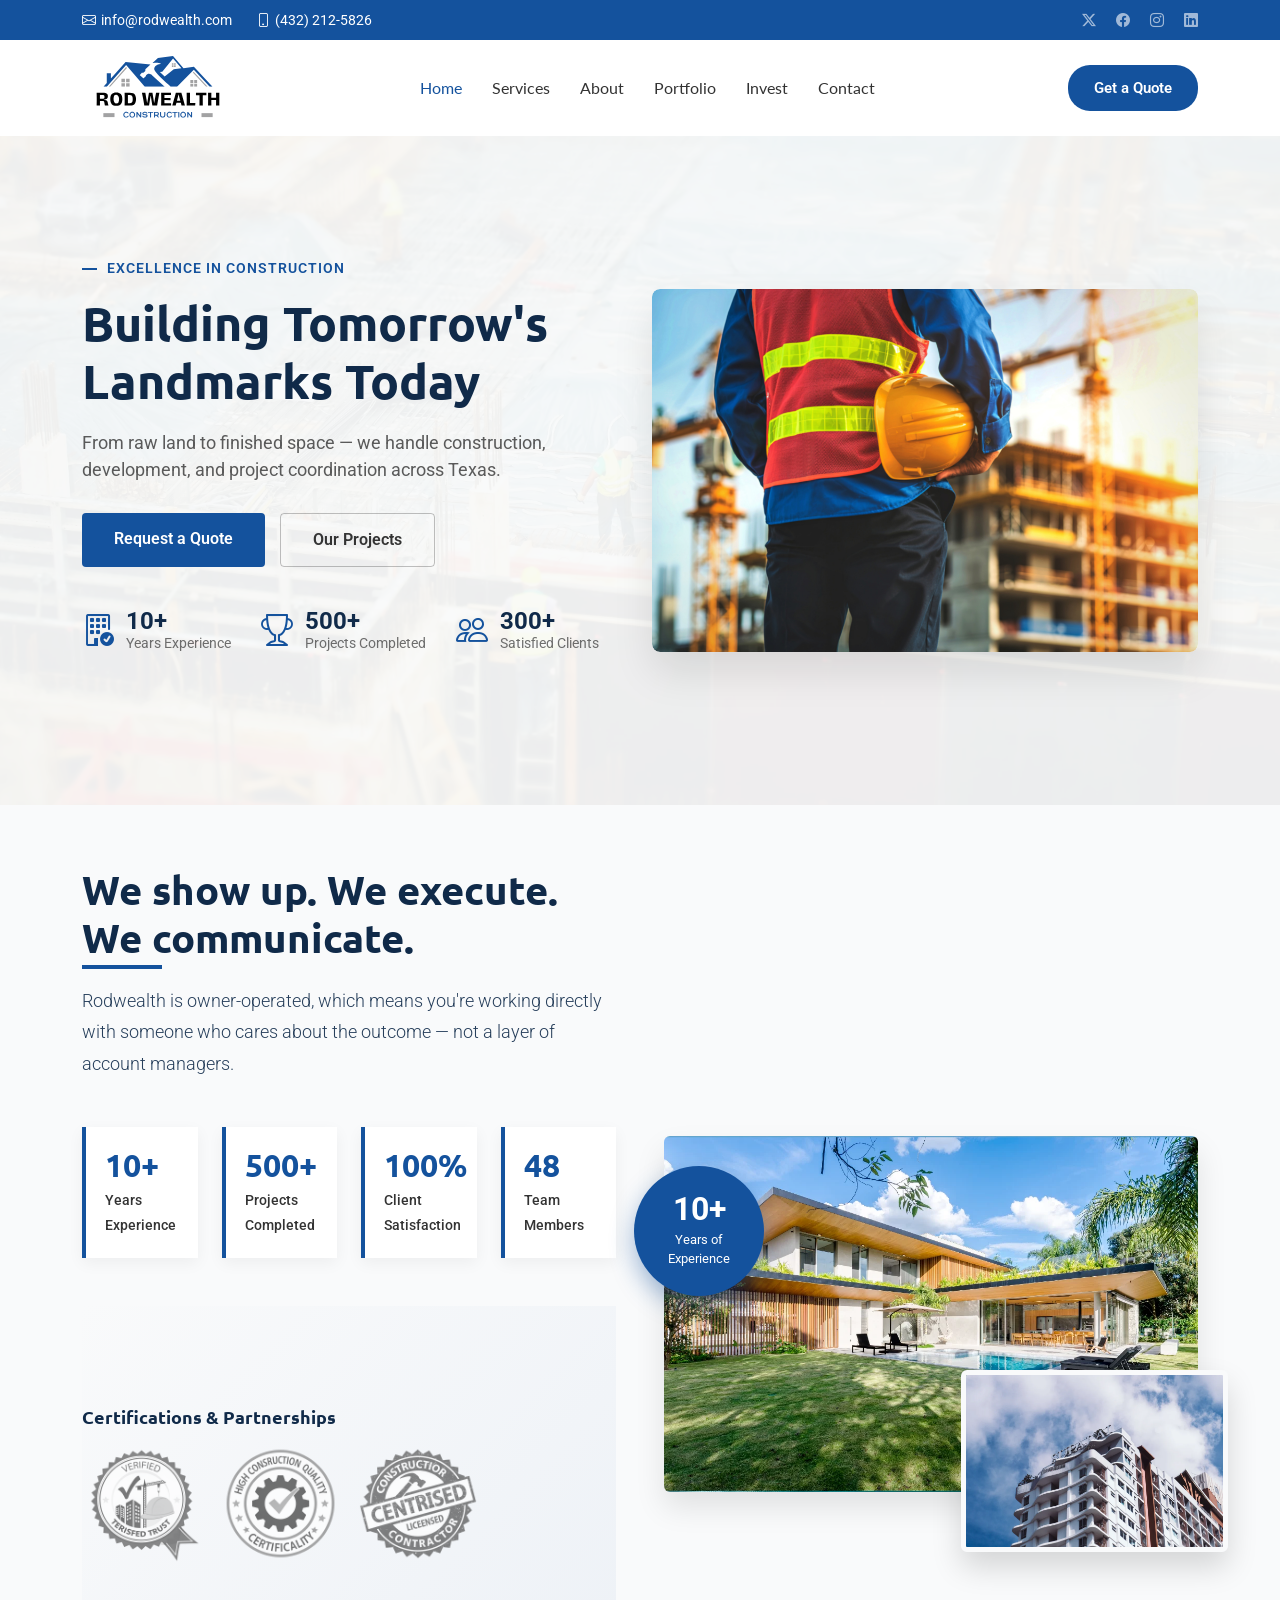
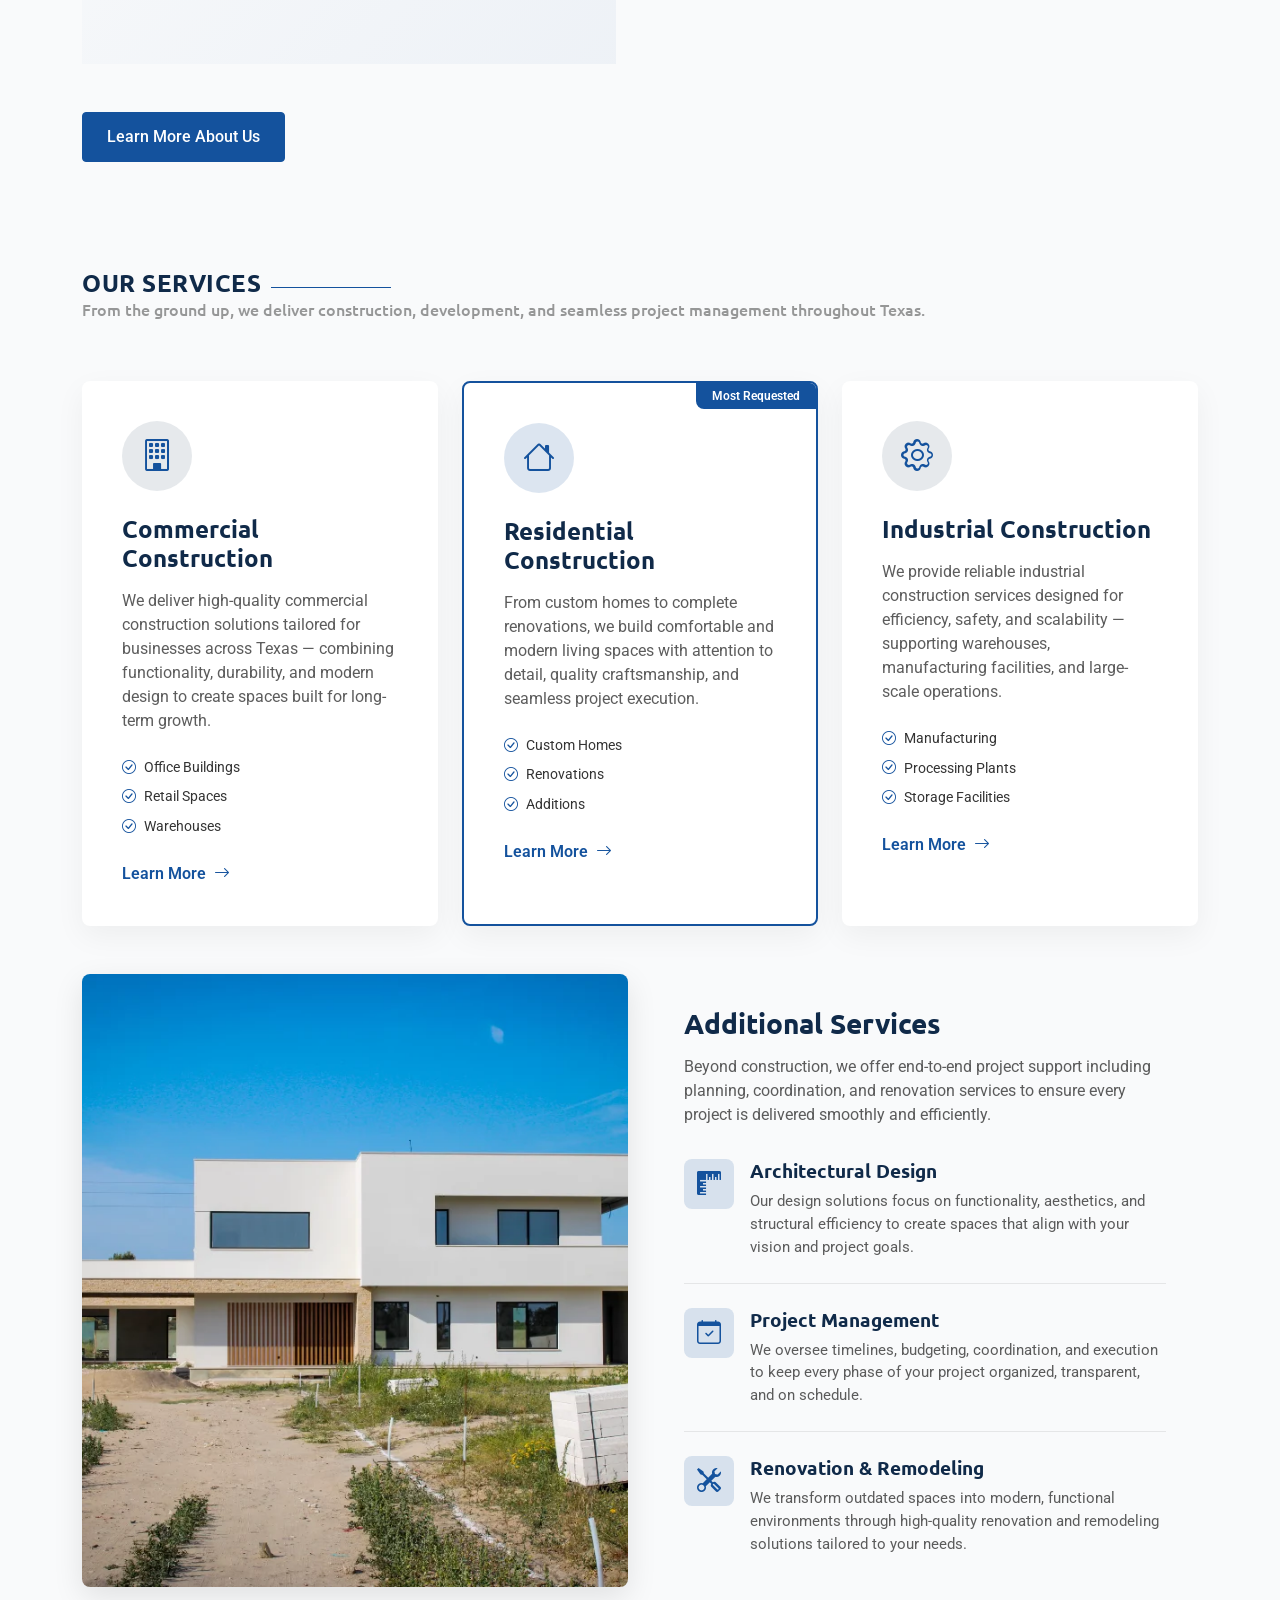
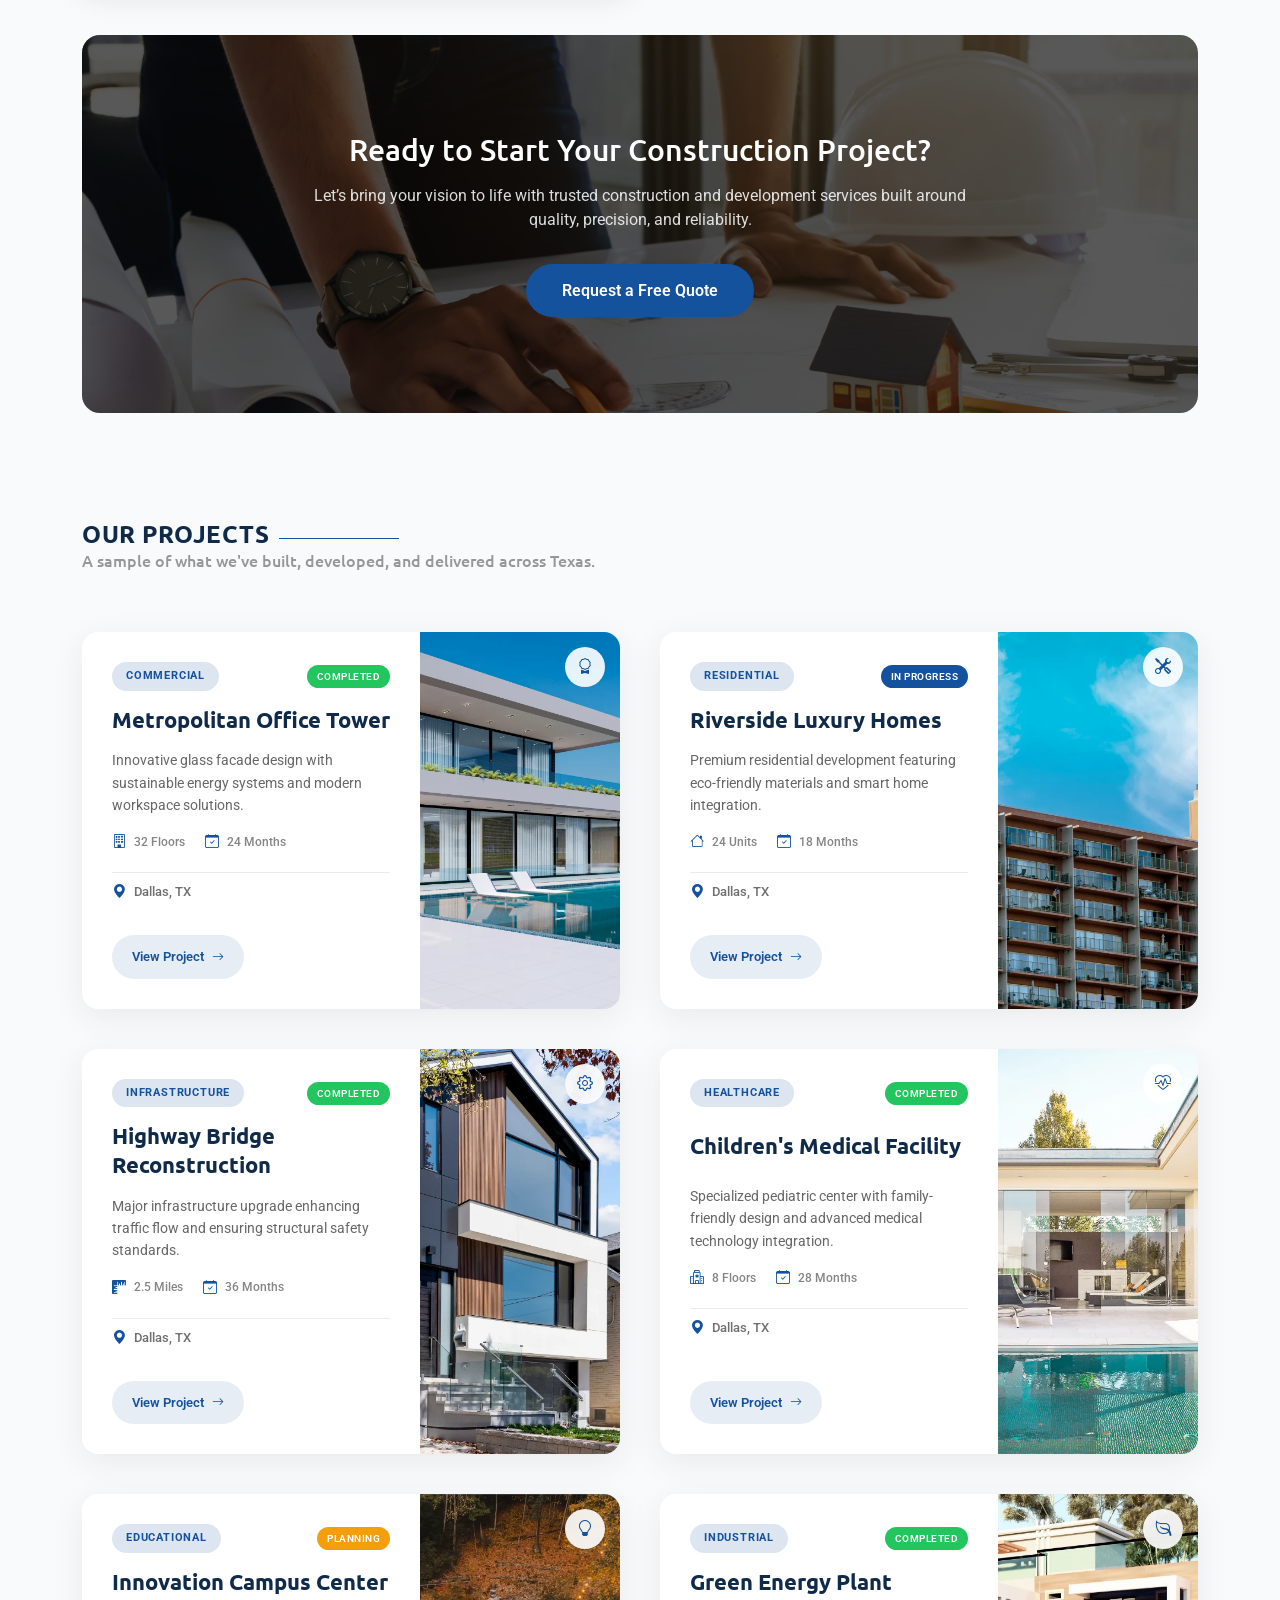
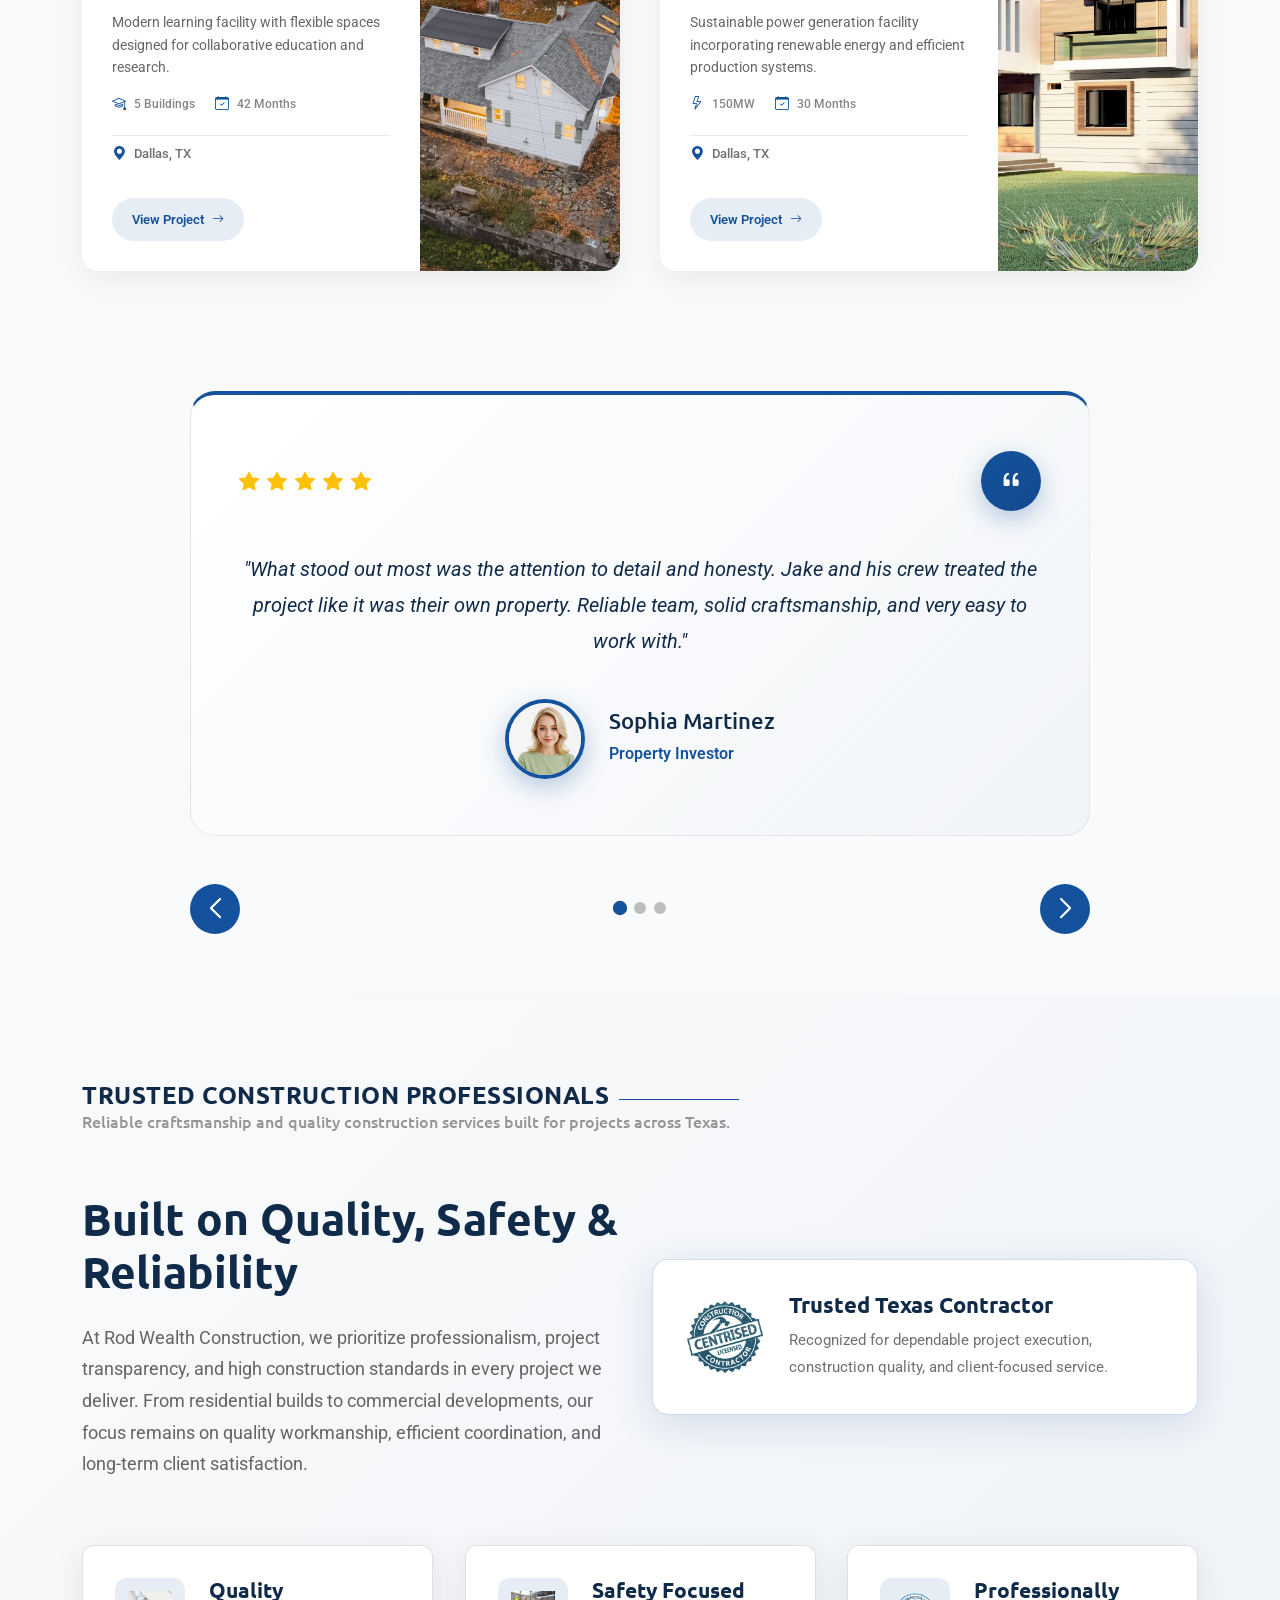
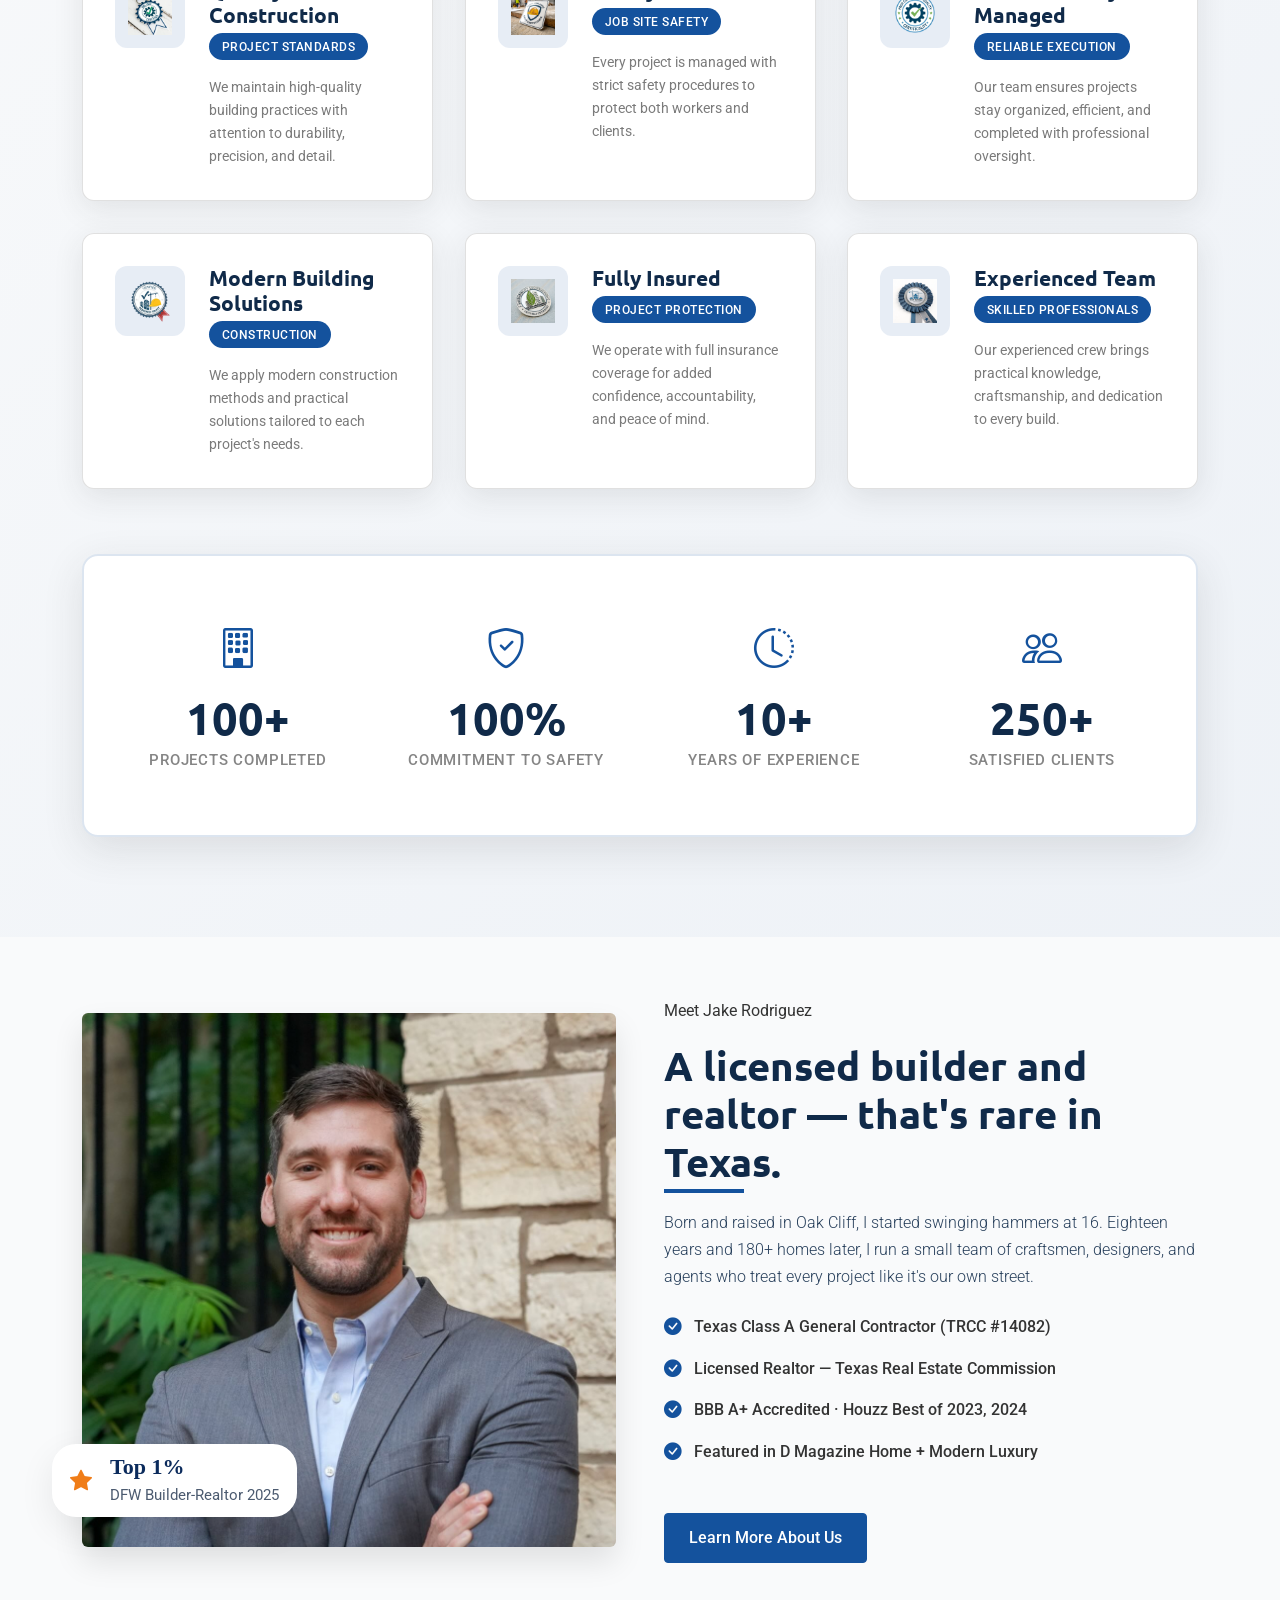
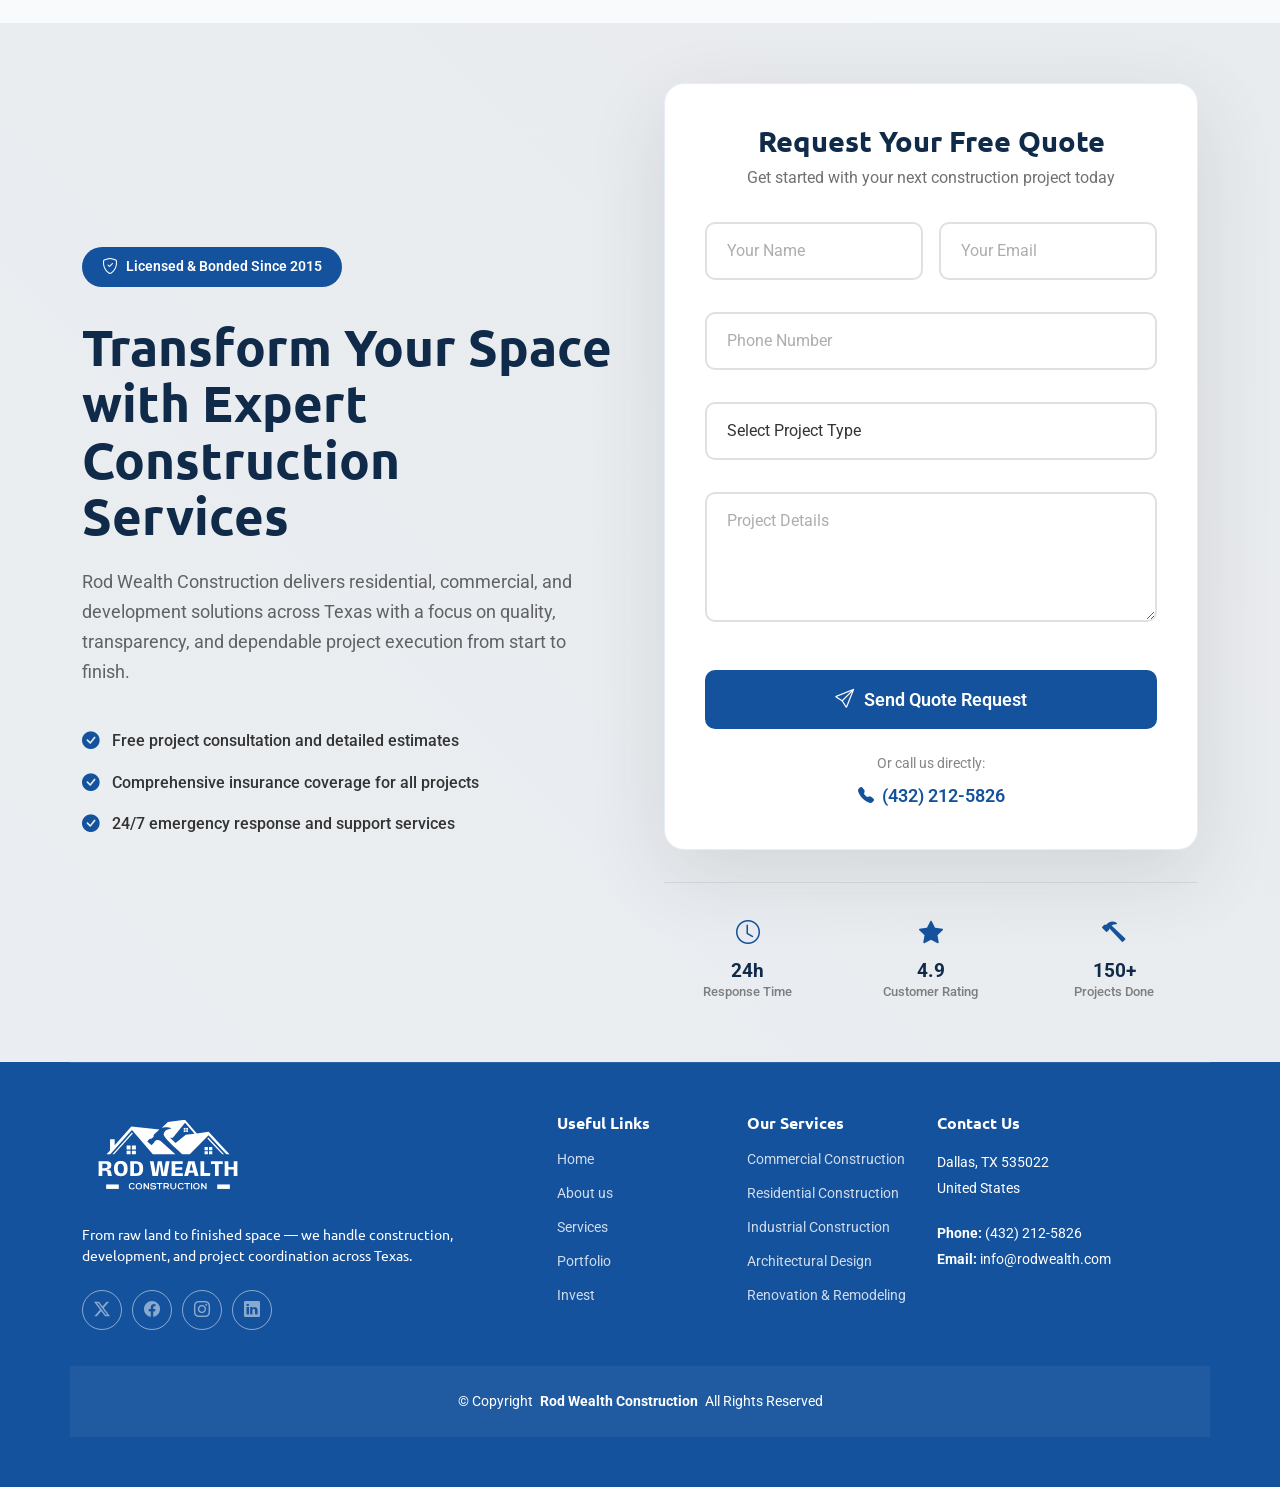
==== index.html @ e41c3160 "Initial Commit" ====
<!DOCTYPE html>
<html lang="en">

<head>
  <meta charset="utf-8">
  <meta content="width=device-width, initial-scale=1.0" name="viewport">
  <title>RodWealth - Construction & Development Texas</title>
  <meta name="description" content="">
  <meta name="keywords" content="">

  <!-- Favicons -->
  <link href="assets/img/RodWealth-Favicon.png" rel="icon">
  <link href="assets/img/RodWealth-Favicon.png" rel="apple-touch-icon">

  <!-- Fonts -->
  <link href="https://fonts.googleapis.com" rel="preconnect">
  <link href="https://fonts.gstatic.com" rel="preconnect" crossorigin>
  <link href="https://fonts.googleapis.com/css2?family=Roboto:ital,wght@0,100;0,300;0,400;0,500;0,700;0,900;1,100;1,300;1,400;1,500;1,700;1,900&family=Lato:ital,wght@0,100;0,300;0,400;0,700;0,900;1,100;1,300;1,400;1,700;1,900&family=Ubuntu:ital,wght@0,300;0,400;0,500;0,700;1,300;1,400;1,500;1,700&display=swap" rel="stylesheet">

  <!-- Vendor CSS Files -->
  <link href="assets/vendor/bootstrap/css/bootstrap.min.css" rel="stylesheet">
  <link href="assets/vendor/bootstrap-icons/bootstrap-icons.css" rel="stylesheet">
  <link href="assets/vendor/aos/aos.css" rel="stylesheet">
  <link href="assets/vendor/swiper/swiper-bundle.min.css" rel="stylesheet">
  <link href="assets/vendor/glightbox/css/glightbox.min.css" rel="stylesheet">

  <!-- Main CSS File -->
  <link href="assets/css/main.css" rel="stylesheet">

</head>

<body class="index-page">

  <header id="header" class="header sticky-top">

    <div class="topbar d-flex align-items-center dark-background">
      <div class="container d-flex justify-content-center justify-content-md-between">
        <div class="contact-info d-flex align-items-center">
          <i class="bi bi-envelope d-flex align-items-center"><a href="mailto:contact@example.com">info@rodwealth.com</a></i>
          <i class="bi bi-phone d-flex align-items-center ms-4"><span>(432) 212-5826</span></i>
        </div>
        <div class="social-links d-none d-md-flex align-items-center">
          <a href="#" class="twitter"><i class="bi bi-twitter-x"></i></a>
          <a href="#" class="facebook"><i class="bi bi-facebook"></i></a>
          <a href="#" class="instagram"><i class="bi bi-instagram"></i></a>
          <a href="#" class="linkedin"><i class="bi bi-linkedin"></i></a>
        </div>
      </div>
    </div><!-- End Top Bar -->

    <div class="branding d-flex align-items-center">

      <div class="container nav-wrapper">
        <a href="index.html" class="logo d-flex align-items-center">
          <!-- Uncomment the line below if you also wish to use an image logo -->
          <img src="assets/img/RodWealth-NavLogo.svg" alt="">
          <!-- <h1 class="sitename">Constructo</h1> -->
        </a>

        <nav id="navmenu" class="navmenu">
          <ul>
            <li><a href="index.html" class="active">Home</a></li>
            <li><a href="comingsoon.html">Services</a></li>
            <li><a href="comingsoon.html">About</a></li>
            <li><a href="comingsoon.html">Portfolio</a></li>
            <li><a href="comingsoon.html">Invest</a></li>
            <li><a href="comingsoon.html">Contact</a></li>
          </ul>
          <i class="mobile-nav-toggle d-xl-none bi bi-list"></i>
        </nav>

        <div class="quote-wrapper">
          <a href="#cta-container" class="btn-get-quote">Get a Quote</a>
        </div>

      </div>

    </div>

  </header>

  <main class="main">

    <!-- Hero Section -->
    <section id="hero" class="hero section">

      <div class="container" data-aos="fade-up" data-aos-delay="100">

        <div class="row align-items-center">
          <div class="col-lg-6">
            <div class="hero-content" data-aos="fade-right" data-aos-delay="200">
              <span class="subtitle">Excellence in Construction</span>
              <h1>Building Tomorrow's Landmarks Today</h1>
              <p>From raw land to finished space — we handle construction, development, and project coordination across Texas.</p>

              <div class="hero-buttons">
                <a href="#" class="btn-primary">Request a Quote</a>
                <a href="#" class="btn-secondary">Our Projects</a>
              </div>

              <div class="trust-badges">
                <div class="badge-item">
                  <i class="bi bi-building-check"></i>
                  <div class="badge-text">
                    <span class="count">10+</span>
                    <span class="label">Years Experience</span>
                  </div>
                </div>
                <div class="badge-item">
                  <i class="bi bi-trophy"></i>
                  <div class="badge-text">
                    <span class="count">500+</span>
                    <span class="label">Projects Completed</span>
                  </div>
                </div>
                <div class="badge-item">
                  <i class="bi bi-people"></i>
                  <div class="badge-text">
                    <span class="count">300+</span>
                    <span class="label">Satisfied Clients</span>
                  </div>
                </div>
              </div>
            </div>
          </div>

          <div class="col-lg-6" data-aos="fade-left" data-aos-delay="300">
            <div class="hero-image">
              <img src="assets/img/construction/hero-img.png" alt="Construction Project" class="img-fluid">
             <!--  <div class="image-badge">
                <span>100%</span>
                <p>Owner Operated</p>
              </div> -->
            </div>
          </div>
        </div>

      </div>

    </section><!-- /Hero Section -->

    <!-- About Section -->
    <section id="about" class="about section">

      <div class="container" data-aos="fade-up" data-aos-delay="100">

        <div class="row align-items-center g-5">
          <div class="col-lg-6">
            <div class="about-content" data-aos="fade-right" data-aos-delay="200">
              <h2>We show up. We execute. We communicate.</h2>
              <p class="lead">Rodwealth is owner-operated, which means you're working directly with someone who cares about the outcome — not a layer of account managers.</p>

              <div class="achievement-boxes row g-4 mt-4">
                <div class="col-6 col-md-3" data-aos="fade-up" data-aos-delay="300">
                  <div class="achievement-box">
                    <h3>10+</h3>
                    <p>Years Experience</p>
                  </div>
                </div>
                <div class="col-6 col-md-3" data-aos="fade-up" data-aos-delay="400">
                  <div class="achievement-box">
                    <h3>500+</h3>
                    <p>Projects Completed</p>
                  </div>
                </div>
                <div class="col-6 col-md-3" data-aos="fade-up" data-aos-delay="500">
                  <div class="achievement-box">
                    <h3>100%</h3>
                    <p>Client Satisfaction</p>
                  </div>
                </div>
                <div class="col-6 col-md-3" data-aos="fade-up" data-aos-delay="600">
                  <div class="achievement-box">
                    <h3>48</h3>
                    <p>Team Members</p>
                  </div>
                </div>
              </div>

              <div class="certifications mt-5" data-aos="fade-up" data-aos-delay="700">
                <h5>Certifications &amp; Partnerships</h5>
                <div class="row g-3 align-items-center">
                  <div class="col-4 col-md-3">
                    <img src="assets/img/construction/badge-4.webp" alt="Certification" class="img-fluid">
                  </div>
                  <div class="col-4 col-md-3">
                    <img src="assets/img/construction/badge-3.webp" alt="Certification" class="img-fluid">
                  </div>
                  <div class="col-4 col-md-3">
                    <img src="assets/img/construction/badge-5.webp" alt="Certification" class="img-fluid">
                  </div>
                </div>
              </div>

              <div class="cta-container mt-5" data-aos="fade-up" data-aos-delay="800">
                <a href="comingsoon.html" class="btn btn-primary">Learn More About Us</a>
              </div>
            </div>
          </div>

          <div class="col-lg-6">
            <div class="about-image position-relative" data-aos="fade-left" data-aos-delay="200">
              <img src="assets/img/construction/project-3.webp" alt="Construction Team" class="img-fluid main-image rounded">
              <div class="image-overlay">
                <img src="assets/img/construction/project-7.webp" alt="Construction Project" class="img-fluid rounded">
              </div>
              <div class="experience-badge" data-aos="zoom-in" data-aos-delay="500">
                <span>10+</span>
                <p>Years of Experience</p>
              </div>
            </div>
          </div>
        </div>

      </div>

    </section><!-- /About Section -->

    <!-- Services Section -->
    <section id="services" class="services section">

      <!-- Section Title -->
      <div class="container section-title">
        <h2>Our Services</h2>
        <p>From the ground up, we deliver construction, development, and seamless project management throughout Texas.</p>
      </div><!-- End Section Title -->

      <div class="container" data-aos="fade-up" data-aos-delay="100">

        <div class="row gy-4">
          <div class="col-lg-4" data-aos="fade-up" data-aos-delay="200">
            <div class="service-card">
              <div class="service-icon">
                <i class="bi bi-building"></i>
              </div>
              <h3>Commercial Construction</h3>
              <p>We deliver high-quality commercial construction solutions tailored for businesses across Texas — combining functionality, durability, and modern design to create spaces built for long-term growth.</p>
              <div class="service-features">
                <span><i class="bi bi-check-circle"></i> Office Buildings</span>
                <span><i class="bi bi-check-circle"></i> Retail Spaces</span>
                <span><i class="bi bi-check-circle"></i> Warehouses</span>
              </div>
              <a href="comingsoon.html" class="service-link">Learn More <i class="bi bi-arrow-right"></i></a>
            </div>
          </div><!-- End Service Item -->

          <div class="col-lg-4" data-aos="fade-up" data-aos-delay="300">
            <div class="service-card featured">
              <div class="service-badge">Most Requested</div>
              <div class="service-icon">
                <i class="bi bi-house"></i>
              </div>
              <h3>Residential Construction</h3>
              <p>From custom homes to complete renovations, we build comfortable and modern living spaces with attention to detail, quality craftsmanship, and seamless project execution.</p>
              <div class="service-features">
                <span><i class="bi bi-check-circle"></i> Custom Homes</span>
                <span><i class="bi bi-check-circle"></i> Renovations</span>
                <span><i class="bi bi-check-circle"></i> Additions</span>
              </div>
              <a href="comingsoon.html" class="service-link">Learn More <i class="bi bi-arrow-right"></i></a>
            </div>
          </div><!-- End Service Item -->

          <div class="col-lg-4" data-aos="fade-up" data-aos-delay="400">
            <div class="service-card">
              <div class="service-icon">
                <i class="bi bi-gear"></i>
              </div>
              <h3>Industrial Construction</h3>
              <p>We provide reliable industrial construction services designed for efficiency, safety, and scalability — supporting warehouses, manufacturing facilities, and large-scale operations.</p>
              <div class="service-features">
                <span><i class="bi bi-check-circle"></i> Manufacturing</span>
                <span><i class="bi bi-check-circle"></i> Processing Plants</span>
                <span><i class="bi bi-check-circle"></i> Storage Facilities</span>
              </div>
              <a href="comingsoon.html" class="service-link">Learn More <i class="bi bi-arrow-right"></i></a>
            </div>
          </div><!-- End Service Item -->
        </div>

        <div class="row mt-5">
          <div class="col-lg-6" data-aos="fade-up" data-aos-delay="100">
            <div class="service-image-block">
              <img src="assets/img/construction/project-1.webp" alt="Construction Services" class="img-fluid">
            </div>
          </div>

          <div class="col-lg-6" data-aos="fade-up" data-aos-delay="200">
            <div class="service-list-block">
              <h3>Additional Services</h3>
              <p>Beyond construction, we offer end-to-end project support including planning, coordination, and renovation services to ensure every project is delivered smoothly and efficiently.</p>

              <div class="service-list">
                <div class="service-list-item" data-aos="fade-up" data-aos-delay="100">
                  <div class="service-list-icon">
                    <i class="bi bi-rulers"></i>
                  </div>
                  <div class="service-list-content">
                    <h4>Architectural Design</h4>
                    <p>Our design solutions focus on functionality, aesthetics, and structural efficiency to create spaces that align with your vision and project goals.</p>
                  </div>
                </div><!-- End Service List Item -->

                <div class="service-list-item" data-aos="fade-up" data-aos-delay="200">
                  <div class="service-list-icon">
                    <i class="bi bi-calendar-check"></i>
                  </div>
                  <div class="service-list-content">
                    <h4>Project Management</h4>
                    <p>We oversee timelines, budgeting, coordination, and execution to keep every phase of your project organized, transparent, and on schedule.</p>
                  </div>
                </div><!-- End Service List Item -->

                <div class="service-list-item" data-aos="fade-up" data-aos-delay="300">
                  <div class="service-list-icon">
                    <i class="bi bi-tools"></i>
                  </div>
                  <div class="service-list-content">
                    <h4>Renovation &amp; Remodeling</h4>
                    <p>We transform outdated spaces into modern, functional environments through high-quality renovation and remodeling solutions tailored to your needs.</p>
                  </div>
                </div><!-- End Service List Item -->
              </div>
            </div>
          </div>
        </div>

        <div class="cta-container text-center mt-5" data-aos="fade-up" data-aos-delay="300">
          <h3>Ready to Start Your Construction Project?</h3>
          <p>Let’s bring your vision to life with trusted construction and development services built around quality, precision, and reliability.</p>
          <a href="#" class="btn btn-cta">Request a Free Quote</a>
        </div>

      </div>

    </section><!-- /Services Section -->

    <!-- Projects Section -->
    <section id="projects" class="projects section">

      <!-- Section Title -->
      <div class="container section-title">
        <h2>Our Projects</h2>
        <p>A sample of what we've built, developed, and delivered across Texas.</p>
      </div><!-- End Section Title -->

      <div class="container" data-aos="fade-up" data-aos-delay="100">

        <div class="projects-grid">

          <div class="project-item" data-aos="zoom-in" data-aos-delay="100">
            <div class="project-content">
              <div class="project-header">
                <span class="project-category">Commercial</span>
                <span class="project-status completed">Completed</span>
              </div>
              <h3 class="project-title">Metropolitan Office Tower</h3>
              <div class="project-details">
                <div class="project-info">
                  <p>Innovative glass facade design with sustainable energy systems and modern workspace solutions.</p>
                  <div class="project-specs">
                    <span class="spec-item">
                      <i class="bi bi-building"></i>
                      32 Floors
                    </span>
                    <span class="spec-item">
                      <i class="bi bi-calendar-check"></i>
                      24 Months
                    </span>
                  </div>
                </div>
                <div class="project-location">
                  <i class="bi bi-geo-alt-fill"></i>
                  <span>Dallas, TX</span>
                </div>
              </div>
              <a href="project-details.html" class="project-link">
                <span>View Project</span>
                <i class="bi bi-arrow-right"></i>
              </a>
            </div>
            <div class="project-visual">
              <img src="assets/img/construction/project-2.webp" alt="Metropolitan Office Tower" class="img-fluid">
              <div class="project-badge">
                <i class="bi bi-award"></i>
              </div>
            </div>
          </div><!-- End Project Item -->

          <div class="project-item" data-aos="zoom-in" data-aos-delay="200">
            <div class="project-content">
              <div class="project-header">
                <span class="project-category">Residential</span>
                <span class="project-status in-progress">In Progress</span>
              </div>
              <h3 class="project-title">Riverside Luxury Homes</h3>
              <div class="project-details">
                <div class="project-info">
                  <p>Premium residential development featuring eco-friendly materials and smart home integration.</p>
                  <div class="project-specs">
                    <span class="spec-item">
                      <i class="bi bi-house"></i>
                      24 Units
                    </span>
                    <span class="spec-item">
                      <i class="bi bi-calendar-check"></i>
                      18 Months
                    </span>
                  </div>
                </div>
                <div class="project-location">
                  <i class="bi bi-geo-alt-fill"></i>
                  <span>Dallas, TX</span>
                </div>
              </div>
              <a href="project-details.html" class="project-link">
                <span>View Project</span>
                <i class="bi bi-arrow-right"></i>
              </a>
            </div>
            <div class="project-visual">
              <img src="assets/img/construction/project-6.webp" alt="Riverside Luxury Homes" class="img-fluid">
              <div class="project-badge">
                <i class="bi bi-tools"></i>
              </div>
            </div>
          </div><!-- End Project Item -->

          <div class="project-item" data-aos="zoom-in" data-aos-delay="300">
            <div class="project-content">
              <div class="project-header">
                <span class="project-category">Infrastructure</span>
                <span class="project-status completed">Completed</span>
              </div>
              <h3 class="project-title">Highway Bridge Reconstruction</h3>
              <div class="project-details">
                <div class="project-info">
                  <p>Major infrastructure upgrade enhancing traffic flow and ensuring structural safety standards.</p>
                  <div class="project-specs">
                    <span class="spec-item">
                      <i class="bi bi-rulers"></i>
                      2.5 Miles
                    </span>
                    <span class="spec-item">
                      <i class="bi bi-calendar-check"></i>
                      36 Months
                    </span>
                  </div>
                </div>
                <div class="project-location">
                  <i class="bi bi-geo-alt-fill"></i>
                  <span>Dallas, TX</span>
                </div>
              </div>
              <a href="project-details.html" class="project-link">
                <span>View Project</span>
                <i class="bi bi-arrow-right"></i>
              </a>
            </div>
            <div class="project-visual">
              <img src="assets/img/construction/project-10.webp" alt="Highway Bridge Reconstruction" class="img-fluid">
              <div class="project-badge">
                <i class="bi bi-gear"></i>
              </div>
            </div>
          </div><!-- End Project Item -->

          <div class="project-item" data-aos="zoom-in" data-aos-delay="100">
            <div class="project-content">
              <div class="project-header">
                <span class="project-category">Healthcare</span>
                <span class="project-status completed">Completed</span>
              </div>
              <h3 class="project-title">Children's Medical Facility</h3>
              <div class="project-details">
                <div class="project-info">
                  <p>Specialized pediatric center with family-friendly design and advanced medical technology integration.</p>
                  <div class="project-specs">
                    <span class="spec-item">
                      <i class="bi bi-hospital"></i>
                      8 Floors
                    </span>
                    <span class="spec-item">
                      <i class="bi bi-calendar-check"></i>
                      28 Months
                    </span>
                  </div>
                </div>
                <div class="project-location">
                  <i class="bi bi-geo-alt-fill"></i>
                  <span>Dallas, TX</span>
                </div>
              </div>
              <a href="project-details.html" class="project-link">
                <span>View Project</span>
                <i class="bi bi-arrow-right"></i>
              </a>
            </div>
            <div class="project-visual">
              <img src="assets/img/construction/project-4.webp" alt="Children's Medical Facility" class="img-fluid">
              <div class="project-badge">
                <i class="bi bi-heart-pulse"></i>
              </div>
            </div>
          </div><!-- End Project Item -->

          <div class="project-item" data-aos="zoom-in" data-aos-delay="200">
            <div class="project-content">
              <div class="project-header">
                <span class="project-category">Educational</span>
                <span class="project-status planning">Planning</span>
              </div>
              <h3 class="project-title">Innovation Campus Center</h3>
              <div class="project-details">
                <div class="project-info">
                  <p>Modern learning facility with flexible spaces designed for collaborative education and research.</p>
                  <div class="project-specs">
                    <span class="spec-item">
                      <i class="bi bi-mortarboard"></i>
                      5 Buildings
                    </span>
                    <span class="spec-item">
                      <i class="bi bi-calendar-check"></i>
                      42 Months
                    </span>
                  </div>
                </div>
                <div class="project-location">
                  <i class="bi bi-geo-alt-fill"></i>
                  <span>Dallas, TX</span>
                </div>
              </div>
              <a href="project-details.html" class="project-link">
                <span>View Project</span>
                <i class="bi bi-arrow-right"></i>
              </a>
            </div>
            <div class="project-visual">
              <img src="assets/img/construction/project-8.webp" alt="Innovation Campus Center" class="img-fluid">
              <div class="project-badge">
                <i class="bi bi-lightbulb"></i>
              </div>
            </div>
          </div><!-- End Project Item -->

          <div class="project-item" data-aos="zoom-in" data-aos-delay="300">
            <div class="project-content">
              <div class="project-header">
                <span class="project-category">Industrial</span>
                <span class="project-status completed">Completed</span>
              </div>
              <h3 class="project-title">Green Energy Plant</h3>
              <div class="project-details">
                <div class="project-info">
                  <p>Sustainable power generation facility incorporating renewable energy and efficient production systems.</p>
                  <div class="project-specs">
                    <span class="spec-item">
                      <i class="bi bi-lightning"></i>
                      150MW
                    </span>
                    <span class="spec-item">
                      <i class="bi bi-calendar-check"></i>
                      30 Months
                    </span>
                  </div>
                </div>
                <div class="project-location">
                  <i class="bi bi-geo-alt-fill"></i>
                  <span>Dallas, TX</span>
                </div>
              </div>
              <a href="project-details.html" class="project-link">
                <span>View Project</span>
                <i class="bi bi-arrow-right"></i>
              </a>
            </div>
            <div class="project-visual">
              <img src="assets/img/construction/project-12.webp" alt="Green Energy Plant" class="img-fluid">
              <div class="project-badge">
                <i class="bi bi-leaf"></i>
              </div>
            </div>
          </div><!-- End Project Item -->

        </div>

      </div>

    </section><!-- /Projects Section -->

    <!-- Testimonials Section -->
    <section id="testimonials" class="testimonials section">

      <div class="container" data-aos="fade-up" data-aos-delay="100">

        <div class="testimonials-slider swiper init-swiper">
          <script type="application/json" class="swiper-config">
            {
              "loop": true,
              "speed": 600,
              "autoplay": {
                "delay": 5000
              },
              "slidesPerView": 1,
              "spaceBetween": 30,
              "pagination": {
                "el": ".swiper-pagination",
                "type": "bullets",
                "clickable": true
              },
              "navigation": {
                "nextEl": ".swiper-button-next",
                "prevEl": ".swiper-button-prev"
              }
            }
          </script>
          <div class="swiper-wrapper">

            <div class="swiper-slide">
              <div class="testimonial-slide" data-aos="fade-up" data-aos-delay="200">
                <div class="testimonial-header">
                  <div class="stars-rating">
                    <i class="bi bi-star-fill"></i>
                    <i class="bi bi-star-fill"></i>
                    <i class="bi bi-star-fill"></i>
                    <i class="bi bi-star-fill"></i>
                    <i class="bi bi-star-fill"></i>
                  </div>
                  <div class="quote-icon">
                    <i class="bi bi-quote"></i>
                  </div>
                </div>
                <div class="testimonial-body">
                  <p>"What stood out most was the attention to detail and honesty. Jake and his crew treated the project like it was their own property. Reliable team, solid craftsmanship, and very easy to work with."</p>
                </div>
                <div class="testimonial-footer">
                  <div class="author-info">
                    <img src="assets/img/person/person-f-12.webp" alt="Author" class="author-avatar">
                    <div class="author-details">
                      <h4>Sophia Martinez</h4>
                      <span class="role">Property Investor</span>
                    </div>
                  </div>
                </div>
              </div>
            </div>

            <div class="swiper-slide">
              <div class="testimonial-slide" data-aos="fade-up" data-aos-delay="300">
                <div class="testimonial-header">
                  <div class="stars-rating">
                    <i class="bi bi-star-fill"></i>
                    <i class="bi bi-star-fill"></i>
                    <i class="bi bi-star-fill"></i>
                    <i class="bi bi-star-fill"></i>
                    <i class="bi bi-star-fill"></i>
                  </div>
                  <div class="quote-icon">
                    <i class="bi bi-quote"></i>
                  </div>
                </div>
                <div class="testimonial-body">
                  <p>"Jake and the Rod Wealth Construction team made the entire process smooth from start to finish. Communication was clear, timelines were respected, and the final result honestly exceeded our expectations."</p>
                </div>
                <div class="testimonial-footer">
                  <div class="author-info">
                    <img src="assets/img/person/person-m-14.webp" alt="Author" class="author-avatar">
                    <div class="author-details">
                      <h4>Michael Anderson</h4>
                      <span class="role">Homeowner</span>
                    </div>
                  </div>
                </div>
              </div>
            </div>

            <div class="swiper-slide">
              <div class="testimonial-slide" data-aos="fade-up" data-aos-delay="400">
                <div class="testimonial-header">
                  <div class="stars-rating">
                    <i class="bi bi-star-fill"></i>
                    <i class="bi bi-star-fill"></i>
                    <i class="bi bi-star-fill"></i>
                    <i class="bi bi-star-fill"></i>
                    <i class="bi bi-star-fill"></i>
                  </div>
                  <div class="quote-icon">
                    <i class="bi bi-quote"></i>
                  </div>
                </div>
                <div class="testimonial-body">
                  <p>"We hired Rod Wealth Construction for a commercial renovation project in Texas, and the professionalism throughout the project was outstanding. Jake stayed involved, kept us updated, and delivered quality work on time."</p>
                </div>
                <div class="testimonial-footer">
                  <div class="author-info">
                    <img src="assets/img/person/person-f-11.webp" alt="Author" class="author-avatar">
                    <div class="author-details">
                      <h4>Jennifer Wilson</h4>
                      <span class="role">Business Owner</span>
                    </div>
                  </div>
                </div>
              </div>
            </div>

          </div>

          <div class="swiper-navigation-wrapper">
            <div class="swiper-button-prev"></div>
            <div class="swiper-pagination"></div>
            <div class="swiper-button-next"></div>
          </div>

        </div>

      </div>

    </section><!-- /Testimonials Section -->

    <!-- Certifications Section -->
    <!-- Certifications Section -->
<section id="certifications" class="certifications section">

  <!-- Section Title -->
  <div class="container section-title">
    <h2>Trusted Construction Professionals</h2>
    <p>Reliable craftsmanship and quality construction services built for projects across Texas.</p>
  </div><!-- End Section Title -->

  <div class="container" data-aos="fade-up" data-aos-delay="100">

    <div class="row align-items-center mb-5 content">
      <div class="col-lg-6" data-aos="fade-right" data-aos-delay="200">
        <h2>Built on Quality, Safety & Reliability</h2>
        <p>At Rod Wealth Construction, we prioritize professionalism, project transparency, and high construction standards in every project we deliver. From residential builds to commercial developments, our focus remains on quality workmanship, efficient coordination, and long-term client satisfaction.</p>
      </div>

      <div class="col-lg-6" data-aos="fade-left" data-aos-delay="300">
        <div class="badge-highlight">
          <img src="assets/img/construction/badge-5.webp" alt="Quality Excellence Badge" class="img-fluid">
          <div class="badge-content">
            <h4>Trusted Texas Contractor</h4>
            <p>Recognized for dependable project execution, construction quality, and client-focused service.</p>
          </div>
        </div>
      </div>
    </div>

    <div class="certification-grid" data-aos="fade-up" data-aos-delay="400">

      <div class="cert-card" data-aos="flip-left" data-aos-delay="100">
        <div class="cert-icon">
          <img src="assets/img/construction/badge-1.webp" alt="Quality Construction" class="img-fluid">
        </div>
        <div class="cert-details">
          <h5>Quality Construction</h5>
          <span class="cert-category">Project Standards</span>
          <p>We maintain high-quality building practices with attention to durability, precision, and detail.</p>
        </div>
      </div>

      <div class="cert-card" data-aos="flip-left" data-aos-delay="200">
        <div class="cert-icon">
          <img src="assets/img/construction/badge-2.webp" alt="Safety First" class="img-fluid">
        </div>
        <div class="cert-details">
          <h5>Safety Focused</h5>
          <span class="cert-category">Job Site Safety</span>
          <p>Every project is managed with strict safety procedures to protect both workers and clients.</p>
        </div>
      </div>

      <div class="cert-card" data-aos="flip-left" data-aos-delay="300">
        <div class="cert-icon">
          <img src="assets/img/construction/badge-3.webp" alt="Licensed Contractor" class="img-fluid">
        </div>
        <div class="cert-details">
          <h5>Professionally Managed</h5>
          <span class="cert-category">Reliable Execution</span>
          <p>Our team ensures projects stay organized, efficient, and completed with professional oversight.</p>
        </div>
      </div>

      <div class="cert-card" data-aos="flip-left" data-aos-delay="400">
        <div class="cert-icon">
          <img src="assets/img/construction/badge-4.webp" alt="Modern Solutions" class="img-fluid">
        </div>
        <div class="cert-details">
          <h5>Modern Building Solutions</h5>
          <span class="cert-category">Construction</span>
          <p>We apply modern construction methods and practical solutions tailored to each project's needs.</p>
        </div>
      </div>

      <div class="cert-card" data-aos="flip-left" data-aos-delay="500">
        <div class="cert-icon">
          <img src="assets/img/construction/badge-6.webp" alt="Fully Insured" class="img-fluid">
        </div>
        <div class="cert-details">
          <h5>Fully Insured</h5>
          <span class="cert-category">Project Protection</span>
          <p>We operate with full insurance coverage for added confidence, accountability, and peace of mind.</p>
        </div>
      </div>

      <div class="cert-card" data-aos="flip-left" data-aos-delay="600">
        <div class="cert-icon">
          <img src="assets/img/construction/badge-7.webp" alt="Experienced Team" class="img-fluid">
        </div>
        <div class="cert-details">
          <h5>Experienced Team</h5>
          <span class="cert-category">Skilled Professionals</span>
          <p>Our experienced crew brings practical knowledge, craftsmanship, and dedication to every build.</p>
        </div>
      </div>

    </div>

    <div class="achievements-banner" data-aos="zoom-in" data-aos-delay="700">
      <div class="row text-center">

        <div class="col-lg-3 col-sm-6">
          <div class="achievement-item">
            <i class="bi bi-building"></i>
            <h3>100+</h3>
            <p>Projects Completed</p>
          </div>
        </div>

        <div class="col-lg-3 col-sm-6">
          <div class="achievement-item">
            <i class="bi bi-shield-check"></i>
            <h3>100%</h3>
            <p>Commitment to Safety</p>
          </div>
        </div>

        <div class="col-lg-3 col-sm-6">
          <div class="achievement-item">
            <i class="bi bi-clock-history"></i>
            <h3>10+</h3>
            <p>Years of Experience</p>
          </div>
        </div>

        <div class="col-lg-3 col-sm-6">
          <div class="achievement-item">
            <i class="bi bi-people"></i>
            <h3>250+</h3>
            <p>Satisfied Clients</p>
          </div>
        </div>

      </div>
    </div>

  </div>

</section><!-- /Certifications Section -->
<!-- About Section -->
    <section id="about" class="about section">

      <div class="container" data-aos="fade-up" data-aos-delay="100">

        <div class="row align-items-center g-5">

          <div class="col-lg-6">
            <div class="about-image position-relative" data-aos="fade-left" data-aos-delay="200">
              <img src="assets/img/468243831_849362040722139_1659241121507608264_n.jpg" alt="Construction Team" class="img-fluid main-image rounded">
              <div class="experience-badge2" data-aos="zoom-in" data-aos-delay="500">
                <div class="badge-content">
                  <span>Top 1%</span>
                  <p>DFW Builder-Realtor 2025</p>
                </div>
              </div>
            </div>
          </div>

          <div class="col-lg-6">
            <div class="about-content" data-aos="fade-right" data-aos-delay="200">
              <p>Meet Jake Rodriguez</p>
              <h2>A licensed builder and realtor — that's rare in Texas.</h2>
              <p class="lead" style="font-size: 16px;">Born and raised in Oak Cliff, I started swinging hammers at 16. Eighteen years and 180+ homes later, I run a small team of craftsmen, designers, and agents who treat every project like it's our own street.</p>

              <div class="feature-highlights">
                <div class="highlight-item">
                  <i class="bi bi-check-circle-fill"></i>
                  <span>Texas Class A General Contractor (TRCC #14082)</span>
                </div>
                <div class="highlight-item">
                  <i class="bi bi-check-circle-fill"></i>
                  <span>Licensed Realtor — Texas Real Estate Commission</span>
                </div>
                <div class="highlight-item">
                  <i class="bi bi-check-circle-fill"></i>
                  <span>BBB A+ Accredited · Houzz Best of 2023, 2024</span>
                </div>
                <div class="highlight-item">
                  <i class="bi bi-check-circle-fill"></i>
                  <span>Featured in D Magazine Home + Modern Luxury</span>
                </div>
              </div>

              

              <div class="cta-container mt-5" data-aos="fade-up" data-aos-delay="800">
                <a href="about.html" class="btn btn-primary">Learn More About Us</a>
              </div>
            </div>
          </div>

          
        </div>

      </div>

    </section><!-- /About Section -->

    <!-- Call To Action Section -->
    <section id="call-to-action" class="call-to-action section light-background">

      <div class="container" data-aos="fade-up" data-aos-delay="100">

        <div class="row g-5 align-items-center">

          <div class="col-lg-6">
            <div class="cta-hero-content" data-aos="fade-right" data-aos-delay="200">
              <div class="badge-wrapper">
                <span class="cta-badge">
                  <i class="bi bi-shield-check"></i>
                  Licensed &amp; Bonded Since 2015
                </span>
              </div>

              <h2>Transform Your Space with Expert Construction Services</h2>
              <p>Rod Wealth Construction delivers residential, commercial, and development solutions across Texas with a focus on quality, transparency, and dependable project execution from start to finish.</p>

              <div class="feature-highlights">
                <div class="highlight-item">
                  <i class="bi bi-check-circle-fill"></i>
                  <span>Free project consultation and detailed estimates</span>
                </div>
                <div class="highlight-item">
                  <i class="bi bi-check-circle-fill"></i>
                  <span>Comprehensive insurance coverage for all projects</span>
                </div>
                <div class="highlight-item">
                  <i class="bi bi-check-circle-fill"></i>
                  <span>24/7 emergency response and support services</span>
                </div>
              </div>
            </div>
          </div>

          <div class="col-lg-6">
            <div class="cta-form-section" data-aos="fade-left" data-aos-delay="300">
              <div class="form-container">
                <div class="form-header">
                  <h3>Request Your Free Quote</h3>
                  <p>Get started with your next construction project today</p>
                </div>

                <form action="forms/get-a-quote.php" method="post" class="php-email-form">
                  <div class="row g-3">
                    <div class="col-md-6">
                      <div class="form-group">
                        <input type="text" name="name" class="form-control" placeholder="Your Name" required="">
                      </div>
                    </div>
                    <div class="col-md-6">
                      <div class="form-group">
                        <input type="email" name="email" class="form-control" placeholder="Your Email" required="">
                      </div>
                    </div>
                    <div class="col-12">
                      <div class="form-group">
                        <input type="tel" name="phone" class="form-control" placeholder="Phone Number" required="">
                      </div>
                    </div>
                    <div class="col-12">
                      <div class="form-group">
                        <select name="type" class="form-control" required="">
                          <option value="">Select Project Type</option>
                          <option value="residential">Residential Construction</option>
                          <option value="commercial">Commercial Building</option>
                          <option value="renovation">Renovation &amp; Remodeling</option>
                          <option value="industrial">Industrial Projects</option>
                          <option value="other">Other</option>
                        </select>
                      </div>
                    </div>
                    <div class="col-12">
                      <div class="form-group">
                        <textarea name="message" class="form-control" rows="4" placeholder="Project Details" required=""></textarea>
                      </div>
                    </div>
                  </div>

                  <div class="loading">Loading</div>
                  <div class="error-message"></div>
                  <div class="sent-message">Your quote request has been sent. Thank you!</div>

                  <div class="form-actions">
                    <button type="submit" class="btn btn-primary">
                      <i class="bi bi-send"></i>
                      Send Quote Request
                    </button>

                    <div class="contact-alternative">
                      <span>Or call us directly:</span>
                      <a href="tel:+15558921567" class="phone-link">
                        <i class="bi bi-telephone-fill"></i>
                        (432) 212-5826
                      </a>
                    </div>
                  </div>
                </form>
              </div>

              <div class="trust-indicators" data-aos="fade-up" data-aos-delay="400">
                <div class="row g-3">
                  <div class="col-4">
                    <div class="trust-item">
                      <div class="trust-icon">
                        <i class="bi bi-clock"></i>
                      </div>
                      <div class="trust-content">
                        <span class="trust-number">24h</span>
                        <span class="trust-label">Response Time</span>
                      </div>
                    </div>
                  </div>
                  <div class="col-4">
                    <div class="trust-item">
                      <div class="trust-icon">
                        <i class="bi bi-star-fill"></i>
                      </div>
                      <div class="trust-content">
                        <span class="trust-number">4.9</span>
                        <span class="trust-label">Customer Rating</span>
                      </div>
                    </div>
                  </div>
                  <div class="col-4">
                    <div class="trust-item">
                      <div class="trust-icon">
                        <i class="bi bi-hammer"></i>
                      </div>
                      <div class="trust-content">
                        <span class="trust-number">150+</span>
                        <span class="trust-label">Projects Done</span>
                      </div>
                    </div>
                  </div>
                </div>
              </div>
            </div>
          </div>

        </div>

      </div>

    </section><!-- /Call To Action Section -->

  </main>

  <footer id="footer" class="footer dark-background">

    <div class="container footer-top">
      <div class="row gy-4">
        <div class="col-lg-5 col-md-12 footer-about">
          <a href="index.html" class="logo d-flex align-items-center">
            <!-- <span class="sitename">MyWebsite</span> -->
            <img src="assets/img/RodWealth-FooterLogo.svg" alt="" style="max-height: 86px;">

          </a>
          <p>From raw land to finished space — we handle construction, development, and project coordination across Texas.</p>
          <div class="social-links d-flex mt-4">
            <a href=""><i class="bi bi-twitter-x"></i></a>
            <a href=""><i class="bi bi-facebook"></i></a>
            <a href=""><i class="bi bi-instagram"></i></a>
            <a href=""><i class="bi bi-linkedin"></i></a>
          </div>
        </div>

        <div class="col-lg-2 col-6 footer-links">
          <h4>Useful Links</h4>
          <ul>
            <li><a href="#">Home</a></li>
            <li><a href="#">About us</a></li>
            <li><a href="#">Services</a></li>
            <li><a href="#">Portfolio</a></li>
            <li><a href="#">Invest</a></li>
          </ul>
        </div>

        <div class="col-lg-2 col-6 footer-links">
          <h4>Our Services</h4>
          <ul>
            <li><a href="#">Commercial Construction</a></li>
            <li><a href="#">Residential Construction</a></li>
            <li><a href="#">Industrial Construction</a></li>
            <li><a href="#">Architectural Design</a></li>
            <li><a href="#">Renovation & Remodeling</a></li>
          </ul>
        </div>

        <div class="col-lg-3 col-md-12 footer-contact text-center text-md-start">
          <h4>Contact Us</h4>
          <p>Dallas, TX 535022</p>
          <p>United States</p>
          <p class="mt-4"><strong>Phone:</strong> <span>(432) 212-5826</span></p>
          <p><strong>Email:</strong> <span>info@rodwealth.com</span></p>
        </div>

      </div>
    </div>

    <div class="container copyright text-center mt-4">
      <p>© <span>Copyright</span> <strong class="px-1 sitename">Rod Wealth Construction</strong> <span>All Rights Reserved</span></p>
    </div>

  </footer>

  <!-- Scroll Top -->
  <a href="#" id="scroll-top" class="scroll-top d-flex align-items-center justify-content-center"><i class="bi bi-arrow-up-short"></i></a>

  <!-- Preloader -->
  <!-- <div id="preloader"></div> -->

  <!-- Vendor JS Files -->
  <script src="assets/vendor/bootstrap/js/bootstrap.bundle.min.js"></script>
  <script src="assets/vendor/php-email-form/validate.js"></script>
  <script src="assets/vendor/aos/aos.js"></script>
  <script src="assets/vendor/swiper/swiper-bundle.min.js"></script>
  <script src="assets/vendor/glightbox/js/glightbox.min.js"></script>

  <!-- Main JS File -->
  <script src="assets/js/main.js"></script>

</body>

</html>
---- assets/css/main.css ----
@charset "UTF-8";

/*--------------------------------------------------------------
# Font & Color Variables
# Help: https://bootstrapmade.com/color-system/
--------------------------------------------------------------*/
/* Fonts */
:root {
  --default-font: "Roboto",  system-ui, -apple-system, "Segoe UI", Roboto, "Helvetica Neue", Arial, "Noto Sans", "Liberation Sans", sans-serif, "Apple Color Emoji", "Segoe UI Emoji", "Segoe UI Symbol", "Noto Color Emoji";
  --heading-font: "Ubuntu",  sans-serif;
  --nav-font: "Lato",  sans-serif;
}

/* Global Colors - The following color variables are used throughout the website. Updating them here will change the color scheme of the entire website */
:root { 
  --background-color: #f9fafb; /* Background color for the entire website, including individual sections */
  --default-color: #333333; /* Default color used for the majority of the text content across the entire website */
  --heading-color: #102a49; /* Color for headings, subheadings and title throughout the website */
  --accent-color: #14529d; /* Accent color that represents your brand on the website. It's used for buttons, links, and other elements that need to stand out */
  --surface-color: #ffffff; /* The surface color is used as a background of boxed elements within sections, such as cards, icon boxes, or other elements that require a visual separation from the global background. */
  --contrast-color: #ffffff; /* Contrast color for text, ensuring readability against backgrounds of accent, heading, or default colors. */
}

/* Nav Menu Colors - The following color variables are used specifically for the navigation menu. They are separate from the global colors to allow for more customization options */
:root {
  --nav-color: #333333;  /* The default color of the main navmenu links */
  --nav-hover-color: #14529d; /* Applied to main navmenu links when they are hovered over or active */
  --nav-mobile-background-color: #ffffff; /* Used as the background color for mobile navigation menu */
  --nav-dropdown-background-color: #ffffff; /* Used as the background color for dropdown items that appear when hovering over primary navigation items */
  --nav-dropdown-color: #333333; /* Used for navigation links of the dropdown items in the navigation menu. */
  --nav-dropdown-hover-color: #14529d; /* Similar to --nav-hover-color, this color is applied to dropdown navigation links when they are hovered over. */
}

/* Color Presets - These classes override global colors when applied to any section or element, providing reuse of the sam color scheme. */

.light-background {
  --background-color: #eff1f3;
  --surface-color: #ffffff;
}

.dark-background {
  --background-color: #14529d;
  --default-color: #ffffff;
  --heading-color: #ffffff;
  --accent-color: #ffffff;
  --surface-color: #252525;
  --contrast-color: #ffffff;
}

/* Smooth scroll */
:root {
  scroll-behavior: smooth;
}

/*--------------------------------------------------------------
# General Styling & Shared Classes
--------------------------------------------------------------*/
body {
  color: var(--default-color);
  background-color: var(--background-color);
  font-family: var(--default-font);
}

a {
  color: var(--accent-color);
  text-decoration: none;
  transition: 0.3s;
}

a:hover {
  color: color-mix(in srgb, var(--accent-color), transparent 25%);
  text-decoration: none;
}

h1,
h2,
h3,
h4,
h5,
h6 {
  color: var(--heading-color);
  font-family: var(--heading-font);
}

/* PHP Email Form Messages
------------------------------*/
.php-email-form .error-message {
  display: none;
  background: #df1529;
  color: #ffffff;
  text-align: left;
  padding: 15px;
  margin-bottom: 24px;
  font-weight: 600;
}

.php-email-form .sent-message {
  display: none;
  color: #ffffff;
  background: #059652;
  text-align: center;
  padding: 15px;
  margin-bottom: 24px;
  font-weight: 600;
}

.php-email-form .loading {
  display: none;
  background: var(--surface-color);
  text-align: center;
  padding: 15px;
  margin-bottom: 24px;
}

.php-email-form .loading:before {
  content: "";
  display: inline-block;
  border-radius: 50%;
  width: 24px;
  height: 24px;
  margin: 0 10px -6px 0;
  border: 3px solid var(--accent-color);
  border-top-color: var(--surface-color);
  animation: php-email-form-loading 1s linear infinite;
}

@keyframes php-email-form-loading {
  0% {
    transform: rotate(0deg);
  }

  100% {
    transform: rotate(360deg);
  }
}

/*--------------------------------------------------------------
# Global Header
--------------------------------------------------------------*/
.header {
  --background-color: #ffffff;
  color: var(--default-color);
  transition: all 0.5s;
  z-index: 997;
  background-color: var(--background-color);
}

.header .topbar {
  background-color: var(--background-color);
  height: 40px;
  padding: 0;
  font-size: 14px;
  transition: all 0.5s;
}

.header .topbar .contact-info i {
  font-style: normal;
  color: var(--contrast-color);
}

.header .topbar .contact-info i a,
.header .topbar .contact-info i span {
  padding-left: 5px;
  color: var(--contrast-color);
}

@media (max-width: 575px) {

  .header .topbar .contact-info i a,
  .header .topbar .contact-info i span {
    font-size: 13px;
  }
}

.header .topbar .contact-info i a {
  line-height: 0;
  transition: 0.3s;
}

.header .topbar .contact-info i a:hover {
  color: var(--contrast-color);
  text-decoration: underline;
}

.header .topbar .social-links a {
  color: color-mix(in srgb, var(--contrast-color), transparent 40%);
  line-height: 0;
  transition: 0.3s;
  margin-left: 20px;
}

.header .topbar .social-links a:hover {
  color: var(--contrast-color);
}

.header .branding {
  min-height: 60px;
  padding: 10px 0;
}

.logo {
  line-height: 1;
}

.logo img {
  max-height: 76px;
  margin-right: 8px;
}

.logo h1 {
  font-size: 30px;
  margin: 0;
  font-weight: 700;
  color: var(--heading-color);
}

.scrolled .header {
  box-shadow: 0px 0 18px rgba(0, 0, 0, 0.1);
}

.scrolled .header .topbar {
  height: 0;
  visibility: hidden;
  overflow: hidden;
}
.btn-get-quote {
  display: inline-block;
  padding: 12px 26px;
  background-color: var(--accent-color);
  color: var(--contrast-color);
  border-radius: 22px;
  font-weight: 600;
  transition: all 0.3s ease;
  font-size: 15px !important;
}

.btn-get-quote:hover {
  background-color: color-mix(in srgb, var(--accent-color), black 15%);
  transform: translateY(-3px);
  box-shadow: 0 10px 20px rgba(0, 0, 0, 0.1);
  color: #fff;
}
/*--------------------------------------------------------------
# Navigation Menu
--------------------------------------------------------------*/
/* Navmenu - Desktop */
@media (min-width: 1200px) {
  .navmenu {
    padding: 0;
  }

  .navmenu ul {
    margin: 0;
    padding: 0;
    display: flex;
    list-style: none;
    align-items: center;
  }

  .navmenu li {
    position: relative;
  }

  .navmenu a,
  .navmenu a:focus {
    color: var(--nav-color);
    padding: 18px 15px;
    font-size: 16px;
    font-family: var(--nav-font);
    font-weight: 400;
    display: flex;
    align-items: center;
    justify-content: space-between;
    white-space: nowrap;
    transition: 0.3s;
  }

  .navmenu a i,
  .navmenu a:focus i {
    font-size: 12px;
    line-height: 0;
    margin-left: 5px;
    transition: 0.3s;
  }

  .navmenu li:last-child a {
    padding-right: 0;
  }

  .navmenu li:hover>a,
  .navmenu .active,
  .navmenu .active:focus {
    color: var(--nav-hover-color);
  }

  .navmenu .dropdown ul {
    margin: 0;
    padding: 10px 0;
    background: var(--nav-dropdown-background-color);
    display: block;
    position: absolute;
    visibility: hidden;
    left: 14px;
    top: 130%;
    opacity: 0;
    transition: 0.3s;
    border-radius: 4px;
    z-index: 99;
    box-shadow: 0px 0px 30px rgba(0, 0, 0, 0.1);
  }

  .navmenu .dropdown ul li {
    min-width: 200px;
  }

  .navmenu .dropdown ul a {
    padding: 10px 20px;
    font-size: 15px;
    text-transform: none;
    color: var(--nav-dropdown-color);
  }

  .navmenu .dropdown ul a i {
    font-size: 12px;
  }

  .navmenu .dropdown ul a:hover,
  .navmenu .dropdown ul .active:hover,
  .navmenu .dropdown ul li:hover>a {
    color: var(--nav-dropdown-hover-color);
  }

  .navmenu .dropdown:hover>ul {
    opacity: 1;
    top: 100%;
    visibility: visible;
  }

  .navmenu .dropdown .dropdown ul {
    top: 0;
    left: -90%;
    visibility: hidden;
  }

  .navmenu .dropdown .dropdown:hover>ul {
    opacity: 1;
    top: 0;
    left: -100%;
    visibility: visible;
  }
}

/* Navmenu - Mobile */
@media (max-width: 1199px) {
  .mobile-nav-toggle {
    color: var(--nav-color);
    font-size: 28px;
    line-height: 0;
    margin-right: 10px;
    cursor: pointer;
    transition: color 0.3s;
  }

  .navmenu {
    padding: 0;
    z-index: 9997;
  }

  .navmenu ul {
    display: none;
    list-style: none;
    position: absolute;
    inset: 60px 20px 20px 20px;
    padding: 10px 0;
    margin: 0;
    border-radius: 6px;
    background-color: var(--nav-mobile-background-color);
    overflow-y: auto;
    transition: 0.3s;
    z-index: 9998;
    box-shadow: 0px 0px 30px rgba(0, 0, 0, 0.1);
  }

  .navmenu a,
  .navmenu a:focus {
    color: var(--nav-dropdown-color);
    padding: 10px 20px;
    font-family: var(--nav-font);
    font-size: 17px;
    font-weight: 500;
    display: flex;
    align-items: center;
    justify-content: space-between;
    white-space: nowrap;
    transition: 0.3s;
  }

  .navmenu a i,
  .navmenu a:focus i {
    font-size: 12px;
    line-height: 0;
    margin-left: 5px;
    width: 30px;
    height: 30px;
    display: flex;
    align-items: center;
    justify-content: center;
    border-radius: 50%;
    transition: 0.3s;
    background-color: color-mix(in srgb, var(--accent-color), transparent 90%);
  }

  .navmenu a i:hover,
  .navmenu a:focus i:hover {
    background-color: var(--accent-color);
    color: var(--contrast-color);
  }

  .navmenu a:hover,
  .navmenu .active,
  .navmenu .active:focus {
    color: var(--nav-dropdown-hover-color);
  }

  .navmenu .active i,
  .navmenu .active:focus i {
    background-color: var(--accent-color);
    color: var(--contrast-color);
    transform: rotate(180deg);
  }

  .navmenu .dropdown ul {
    position: static;
    display: none;
    z-index: 99;
    padding: 10px 0;
    margin: 10px 20px;
    background-color: var(--nav-dropdown-background-color);
    border: 1px solid color-mix(in srgb, var(--default-color), transparent 90%);
    box-shadow: none;
    transition: all 0.5s ease-in-out;
  }

  .navmenu .dropdown ul ul {
    background-color: rgba(33, 37, 41, 0.1);
  }

  .navmenu .dropdown>.dropdown-active {
    display: block;
    background-color: rgba(33, 37, 41, 0.03);
  }

  .mobile-nav-active {
    overflow: hidden;
  }

  .mobile-nav-active .mobile-nav-toggle {
    color: #fff;
    position: absolute;
    font-size: 32px;
    top: 15px;
    right: 15px;
    margin-right: 0;
    z-index: 9999;
  }

  .mobile-nav-active .navmenu {
    position: fixed;
    overflow: hidden;
    inset: 0;
    background: rgba(33, 37, 41, 0.8);
    transition: 0.3s;
  }

  .mobile-nav-active .navmenu>ul {
    display: block;
  }
}
.nav-wrapper {
  display: flex;
  align-items: center;
}

/* Left */
.nav-wrapper .logo {
  flex: 1;
}

/* Center */
.nav-wrapper .navmenu {
  flex: 1;
  display: flex;
  justify-content: center;
}

/* Right */
.quote-wrapper {
  flex: 1;
  display: flex;
  justify-content: flex-end;
}
/*--------------------------------------------------------------
# Global Footer
--------------------------------------------------------------*/
.footer {
  color: var(--default-color);
  background-color: var(--background-color);
  font-size: 14px;
  padding-bottom: 50px;
  position: relative;
}

.footer .footer-top {
  padding-top: 50px;
  border-top: 1px solid color-mix(in srgb, var(--default-color), transparent 90%);
}

.footer .footer-about .logo {
  line-height: 1;
  margin-bottom: 25px;
}

.footer .footer-about .logo img {
  max-height: 40px;
  margin-right: 6px;
}

.footer .footer-about .logo span {
  color: var(--heading-color);
  font-size: 30px;
  font-weight: 700;
  letter-spacing: 1px;
  font-family: var(--heading-font);
}

.footer .footer-about p {
  font-size: 14px;
  font-family: var(--heading-font);
}

.footer .social-links a {
  display: flex;
  align-items: center;
  justify-content: center;
  width: 40px;
  height: 40px;
  border-radius: 50%;
  border: 1px solid color-mix(in srgb, var(--default-color), transparent 50%);
  font-size: 16px;
  color: color-mix(in srgb, var(--default-color), transparent 50%);
  margin-right: 10px;
  transition: 0.3s;
}

.footer .social-links a:hover {
  color: var(--accent-color);
  border-color: var(--accent-color);
}

.footer h4 {
  font-size: 16px;
  font-weight: bold;
  position: relative;
  padding-bottom: 12px;
}

.footer .footer-links {
  margin-bottom: 30px;
}

.footer .footer-links ul {
  list-style: none;
  padding: 0;
  margin: 0;
}

.footer .footer-links ul i {
  padding-right: 2px;
  font-size: 12px;
  line-height: 0;
}

.footer .footer-links ul li {
  padding: 10px 0;
  display: flex;
  align-items: center;
}

.footer .footer-links ul li:first-child {
  padding-top: 0;
}

.footer .footer-links ul a {
  color: color-mix(in srgb, var(--default-color), transparent 20%);
  display: inline-block;
  line-height: 1;
}

.footer .footer-links ul a:hover {
  color: var(--accent-color);
}

.footer .footer-contact p {
  margin-bottom: 5px;
}

.footer .copyright {
  padding-top: 25px;
  padding-bottom: 25px;
  background-color: color-mix(in srgb, var(--default-color), transparent 95%);
}

.footer .copyright p {
  margin-bottom: 0;
}

.footer .credits {
  margin-top: 6px;
  font-size: 13px;
}

/*--------------------------------------------------------------
# Preloader
--------------------------------------------------------------*/
#preloader {
  position: fixed;
  inset: 0;
  z-index: 999999;
  overflow: hidden;
  background: var(--background-color);
  transition: all 0.6s ease-out;
}

#preloader:before {
  content: "";
  position: fixed;
  top: calc(50% - 30px);
  left: calc(50% - 30px);
  border: 6px solid #ffffff;
  border-color: var(--accent-color) transparent var(--accent-color) transparent;
  border-radius: 50%;
  width: 60px;
  height: 60px;
  animation: animate-preloader 1.5s linear infinite;
}

@keyframes animate-preloader {
  0% {
    transform: rotate(0deg);
  }

  100% {
    transform: rotate(360deg);
  }
}

/*--------------------------------------------------------------
# Scroll Top Button
--------------------------------------------------------------*/
.scroll-top {
  position: fixed;
  visibility: hidden;
  opacity: 0;
  right: 15px;
  bottom: 15px;
  z-index: 99999;
  background-color: var(--accent-color);
  width: 40px;
  height: 40px;
  border-radius: 4px;
  transition: all 0.4s;
}

.scroll-top i {
  font-size: 24px;
  color: var(--contrast-color);
  line-height: 0;
}

.scroll-top:hover {
  background-color: color-mix(in srgb, var(--accent-color), transparent 20%);
  color: var(--contrast-color);
}

.scroll-top.active {
  visibility: visible;
  opacity: 1;
}

/*--------------------------------------------------------------
# Disable aos animation delay on mobile devices
--------------------------------------------------------------*/
@media screen and (max-width: 768px) {
  [data-aos-delay] {
    transition-delay: 0 !important;
  }
}

/*--------------------------------------------------------------
# Global Page Titles & Breadcrumbs
--------------------------------------------------------------*/
.page-title {
  color: var(--default-color);
  background-color: var(--background-color);
  padding: 25px 0;
  position: relative;
}

.page-title h1 {
  font-size: 24px;
  font-weight: 700;
}

.page-title .breadcrumbs ol {
  display: flex;
  flex-wrap: wrap;
  list-style: none;
  padding: 0;
  margin: 0;
  font-size: 14px;
  font-weight: 400;
}

.page-title .breadcrumbs ol li+li {
  padding-left: 10px;
}

.page-title .breadcrumbs ol li+li::before {
  content: "/";
  display: inline-block;
  padding-right: 10px;
  color: color-mix(in srgb, var(--default-color), transparent 70%);
}

/*--------------------------------------------------------------
# Global Sections
--------------------------------------------------------------*/
section,
.section {
  color: var(--default-color);
  background-color: var(--background-color);
  padding: 60px 0;
  scroll-margin-top: 90px;
  overflow: clip;
}

@media (max-width: 1199px) {

  section,
  .section {
    scroll-margin-top: 66px;
  }
}

/*--------------------------------------------------------------
# Global Section Titles
--------------------------------------------------------------*/
.section-title {
  padding-bottom: 60px;
  position: relative;
}

.section-title h2 {
  font-size: 24px;
  font-weight: 700;
  padding: 0;
  line-height: 1px;
  margin: 0;
  letter-spacing: 0.5px;
  text-transform: uppercase;
  position: relative;
}

.section-title h2::after {
  content: "";
  width: 120px;
  height: 1px;
  display: inline-block;
  background: var(--accent-color);
  margin: 4px 10px;
}

.section-title p {
  color: color-mix(in srgb, var(--default-color), transparent 50%);
  margin: 5px 0 0 0;
  font-size: 16px;
  font-weight: 500;
  font-family: var(--heading-font);
}

/*--------------------------------------------------------------
# Hero Section
--------------------------------------------------------------*/
.hero {
  position: relative;
  padding: 120px 0;
  background-color: var(--background-color);
  overflow: hidden;
}

.hero::before {
  content: "";
  position: absolute;
  top: 0;
  left: 0;
  width: 100%;
  height: 100%;
  background-image: url("../img/construction/showcase-5.webp");
  background-size: cover;
  background-position: center;
  opacity: 0.05;
  z-index: 0;
}

.hero .container {
  position: relative;
  z-index: 1;
}

.hero .hero-content {
  margin-bottom: 30px;
}

.hero .hero-content .subtitle {
  display: inline-block;
  font-weight: 600;
  font-size: 14px;
  text-transform: uppercase;
  color: var(--accent-color);
  margin-bottom: 15px;
  letter-spacing: 1px;
  position: relative;
  padding-left: 25px;
}

.hero .hero-content .subtitle::before {
  content: "";
  position: absolute;
  left: 0;
  top: 50%;
  width: 15px;
  height: 2px;
  background-color: var(--accent-color);
  transform: translateY(-50%);
}

.hero .hero-content h1 {
  font-size: 48px;
  font-weight: 700;
  margin-bottom: 20px;
  line-height: 1.2;
}

@media (max-width: 992px) {
  .hero .hero-content h1 {
    font-size: 36px;
  }
}

@media (max-width: 768px) {
  .hero .hero-content h1 {
    font-size: 32px;
  }
}

.hero .hero-content p {
  font-size: 18px;
  margin-bottom: 30px;
  color: color-mix(in srgb, var(--default-color), transparent 20%);
}

.hero .hero-buttons {
  display: flex;
  gap: 15px;
  margin-bottom: 40px;
}

@media (max-width: 576px) {
  .hero .hero-buttons {
    flex-direction: column;
    gap: 10px;
  }
}

.hero .hero-buttons .btn-primary {
  display: inline-block;
  padding: 14px 32px;
  background-color: var(--accent-color);
  color: var(--contrast-color);
  border-radius: 4px;
  font-weight: 600;
  transition: all 0.3s ease;
}

.hero .hero-buttons .btn-primary:hover {
  background-color: color-mix(in srgb, var(--accent-color), black 15%);
  transform: translateY(-3px);
  box-shadow: 0 10px 20px rgba(0, 0, 0, 0.1);
}

.hero .hero-buttons .btn-secondary {
  display: inline-block;
  padding: 14px 32px;
  background-color: transparent;
  color: var(--default-color);
  border: 1px solid color-mix(in srgb, var(--default-color), transparent 70%);
  border-radius: 4px;
  font-weight: 600;
  transition: all 0.3s ease;
}

.hero .hero-buttons .btn-secondary:hover {
  background-color: color-mix(in srgb, var(--default-color), transparent 95%);
  border-color: var(--default-color);
  transform: translateY(-3px);
}

.hero .trust-badges {
  display: flex;
  gap: 30px;
}

@media (max-width: 768px) {
  .hero .trust-badges {
    flex-wrap: wrap;
    gap: 20px;
  }
}

.hero .trust-badges .badge-item {
  display: flex;
  align-items: center;
  gap: 12px;
}

.hero .trust-badges .badge-item i {
  font-size: 32px;
  color: var(--accent-color);
}

.hero .trust-badges .badge-item .badge-text {
  display: flex;
  flex-direction: column;
}

.hero .trust-badges .badge-item .badge-text .count {
  font-size: 24px;
  font-weight: 700;
  color: var(--heading-color);
  line-height: 1;
}

.hero .trust-badges .badge-item .badge-text .label {
  font-size: 14px;
  color: color-mix(in srgb, var(--default-color), transparent 30%);
}

.hero .hero-image {
  position: relative;
  border-radius: 8px;
  overflow: hidden;
  box-shadow: 0 20px 40px rgba(0, 0, 0, 0.1);
}

.hero .hero-image img {
  width: 100%;
  height: auto;
  border-radius: 8px;
  transition: transform 0.5s ease;
}

.hero .hero-image:hover img {
  transform: scale(1.05);
}

.hero .hero-image .image-badge {
  position: absolute;
  bottom: 30px;
  left: 30px;
  background-color: var(--accent-color);
  color: var(--contrast-color);
  padding: 15px 20px;
  border-radius: 4px;
  box-shadow: 0 5px 15px rgba(0, 0, 0, 0.1);
}

.hero .hero-image .image-badge span {
  display: block;
  font-weight: 700;
  font-size: 18px;
}

.hero .hero-image .image-badge p {
  margin: 0;
  font-size: 14px;
  opacity: 0.9;
}

@media (max-width: 992px) {
  .hero {
    padding: 80px 0;
  }

  .hero .hero-content {
    margin-bottom: 50px;
  }
}

/*--------------------------------------------------------------
# About Section
--------------------------------------------------------------*/
.about {
  position: relative;
}

.about .about-content h2 {
  font-size: 2.5rem;
  font-weight: 700;
  margin-bottom: 1.5rem;
  position: relative;
}

.about .about-content h2:after {
  content: "";
  position: absolute;
  left: 0;
  bottom: -0.5rem;
  width: 80px;
  height: 4px;
  background-color: var(--accent-color);
}

.about .about-content .lead {
  font-size: 1.15rem;
  margin-bottom: 1.5rem;
  color: color-mix(in srgb, var(--heading-color), transparent 10%);
}

.about .about-content p {
  margin-bottom: 1rem;
  line-height: 1.7;
}

.about .achievement-boxes .achievement-box {
  background-color: var(--surface-color);
  border-left: 4px solid var(--accent-color);
  padding: 1.2rem;
  height: 100%;
  box-shadow: 0 5px 15px rgba(0, 0, 0, 0.05);
  transition: all 0.3s ease;
}

.about .achievement-boxes .achievement-box:hover {
  transform: translateY(-5px);
  box-shadow: 0 8px 20px rgba(0, 0, 0, 0.08);
}

.about .achievement-boxes .achievement-box h3 {
  font-size: 2rem;
  font-weight: 700;
  margin-bottom: 0.3rem;
  color: var(--accent-color);
}

.about .achievement-boxes .achievement-box p {
  margin-bottom: 0;
  font-size: 0.9rem;
  font-weight: 500;
}

.about .certifications h5 {
  font-size: 1.1rem;
  margin-bottom: 1rem;
  font-weight: 600;
}

.about .certifications img {
  transition: transform 0.3s ease;
  filter: grayscale(100%);
  opacity: 0.7;
}

.about .certifications img:hover {
  filter: grayscale(0);
  opacity: 1;
  transform: scale(1.05);
}

.about .cta-container .btn-primary {
  background-color: var(--accent-color);
  border-color: var(--accent-color);
  color: var(--contrast-color);
  padding: 0.75rem 1.5rem;
  font-weight: 500;
  border-radius: 4px;
  transition: all 0.3s ease;
}

.about .cta-container .btn-primary:hover {
  background-color: color-mix(in srgb, var(--accent-color), #000 10%);
  border-color: color-mix(in srgb, var(--accent-color), #000 10%);
  transform: translateY(-3px);
  box-shadow: 0 5px 15px color-mix(in srgb, var(--accent-color), transparent 70%);
}

.about .about-image {
  position: relative;
}

.about .about-image .main-image {
  border-radius: 8px;
  box-shadow: 0 15px 30px rgba(0, 0, 0, 0.1);
  width: 100%;
}

.about .about-image .image-overlay {
  position: absolute;
  bottom: -60px;
  right: -30px;
  width: 50%;
  z-index: 2;
  border-radius: 8px;
  box-shadow: 0 15px 30px rgba(0, 0, 0, 0.15);
}

.about .about-image .image-overlay img {
  border: 5px solid var(--background-color);
}

.about .about-image .experience-badge {
  position: absolute;
  top: 30px;
  left: -30px;
  background-color: var(--accent-color);
  color: var(--contrast-color);
  padding: 1.5rem;
  border-radius: 50%;
  width: 130px;
  height: 130px;
  display: flex;
  flex-direction: column;
  justify-content: center;
  align-items: center;
  text-align: center;
  box-shadow: 0 10px 25px color-mix(in srgb, var(--accent-color), transparent 60%);
}

.about .about-image .experience-badge span {
  font-size: 2rem;
  font-weight: 700;
  line-height: 1;
}

.about .about-image .experience-badge p {
  font-size: 0.8rem;
  margin-bottom: 0;
  margin-top: 0.3rem;
}

.about .about-image .experience-badge2 {
  position: absolute;
  bottom: 30px;
  left: -30px;
  background: #fff;
  padding: 12px 18px;
  border-radius: 24px;
  min-width: 140px;
  min-height: 70px;

  display: flex;
  flex-direction: row;
  align-items: center;
  gap: 18px;

  box-shadow: 0 12px 35px rgba(0, 0, 0, 0.08);
}

/* Icon */
.about .about-image .experience-badge2::before {
  content: "\F586";
  font-family: "bootstrap-icons";
  font-size: 22px;
  color: #f07d18;
  line-height: 1;
}

/* Text wrapper */
.about .about-image .experience-badge2 .badge-content {
  display: flex;
  flex-direction: column;
}

/* Top 1% */
.about .about-image .experience-badge2 span {
  font-size: 22px !important;
  font-weight: 700;
  line-height: 1;
  color: #0b2b5c;
  margin: 0;
  font-family: serif;
}

/* Subtitle */
.about .about-image .experience-badge2 p {
  font-size: 15px;
  color: #4c5b70;
  margin: 8px 0 0;
  line-height: 1.3;
}

@media (max-width: 991.98px) {
  .about .about-image {
    margin-top: 3rem;
  }

  .about .about-image .image-overlay {
    bottom: -40px;
    right: -20px;
  }

  .about .about-image .experience-badge {
    width: 100px;
    height: 100px;
    padding: 1rem;
    left: -20px;
  }

  .about .about-image .experience-badge span {
    font-size: 1.5rem;
  }

  .about .about-image .experience-badge p {
    font-size: 0.7rem;
  }
}

@media (max-width: 767.98px) {
  .about .achievement-boxes .achievement-box {
    padding: 1rem;
  }

  .about .achievement-boxes .achievement-box h3 {
    font-size: 1.8rem;
  }

  .about .achievement-boxes .achievement-box p {
    font-size: 0.8rem;
  }

  .about .about-image .image-overlay {
    bottom: -30px;
    right: 0;
    width: 40%;
  }
}

/*--------------------------------------------------------------
# Services Section
--------------------------------------------------------------*/
.services {
  position: relative;
}

.services .service-card {
  background-color: var(--surface-color);
  padding: 2.5rem;
  border-radius: 8px;
  box-shadow: 0 10px 30px rgba(0, 0, 0, 0.05);
  height: 100%;
  position: relative;
  transition: all 0.3s ease;
  overflow: hidden;
}

.services .service-card:hover {
  transform: translateY(-5px);
  box-shadow: 0 15px 35px rgba(0, 0, 0, 0.1);
}

.services .service-card.featured {
  border: 2px solid var(--accent-color);
}

.services .service-card.featured .service-icon {
  background-color: color-mix(in srgb, var(--accent-color), transparent 85%);
}

.services .service-card .service-badge {
  position: absolute;
  top: 0;
  right: 0;
  background-color: var(--accent-color);
  color: var(--contrast-color);
  font-size: 0.75rem;
  font-weight: 600;
  padding: 0.25rem 1rem;
  border-radius: 0 0 0 8px;
}

.services .service-card .service-icon {
  width: 70px;
  height: 70px;
  border-radius: 50%;
  display: flex;
  align-items: center;
  justify-content: center;
  margin-bottom: 1.5rem;
  background-color: color-mix(in srgb, var(--heading-color), transparent 90%);
  transition: all 0.3s ease;
}

.services .service-card .service-icon i {
  font-size: 2rem;
  color: var(--accent-color);
}

.services .service-card h3 {
  font-size: 1.5rem;
  margin-bottom: 1rem;
  font-weight: 700;
}

.services .service-card p {
  margin-bottom: 1.5rem;
  color: color-mix(in srgb, var(--default-color), transparent 20%);
}

.services .service-card .service-features {
  display: flex;
  flex-direction: column;
  gap: 0.5rem;
  margin-bottom: 1.5rem;
}

.services .service-card .service-features span {
  display: flex;
  align-items: center;
  gap: 0.5rem;
  font-size: 0.9rem;
}

.services .service-card .service-features span i {
  color: var(--accent-color);
}

.services .service-card .service-link {
  display: inline-flex;
  align-items: center;
  gap: 0.5rem;
  font-weight: 600;
  color: var(--accent-color);
  transition: all 0.3s ease;
}

.services .service-card .service-link:hover {
  gap: 0.75rem;
}

.services .service-image-block {
  height: 100%;
  border-radius: 8px;
  overflow: hidden;
  box-shadow: 0 10px 30px rgba(0, 0, 0, 0.1);
}

.services .service-image-block img {
  width: 100%;
  height: 100%;
  object-fit: cover;
}

.services .service-list-block {
  height: 100%;
  padding: 2rem;
  display: flex;
  flex-direction: column;
}

.services .service-list-block h3 {
  font-size: 1.75rem;
  margin-bottom: 1rem;
  font-weight: 700;
}

.services .service-list-block p {
  margin-bottom: 2rem;
  color: color-mix(in srgb, var(--default-color), transparent 20%);
}

.services .service-list {
  display: flex;
  flex-direction: column;
  gap: 1.5rem;
}

.services .service-list-item {
  display: flex;
  gap: 1rem;
  padding-bottom: 1.5rem;
  border-bottom: 1px solid color-mix(in srgb, var(--default-color), transparent 90%);
}

.services .service-list-item:last-child {
  border-bottom: none;
  padding-bottom: 0;
}

.services .service-list-item .service-list-icon {
  flex-shrink: 0;
  width: 50px;
  height: 50px;
  border-radius: 8px;
  display: flex;
  align-items: center;
  justify-content: center;
  background-color: color-mix(in srgb, var(--accent-color), transparent 85%);
}

.services .service-list-item .service-list-icon i {
  font-size: 1.5rem;
  color: var(--accent-color);
}

.services .service-list-item .service-list-content h4 {
  font-size: 1.2rem;
  margin-bottom: 0.5rem;
  font-weight: 600;
}

.services .service-list-item .service-list-content p {
  margin-bottom: 0;
  font-size: 0.95rem;
  color: color-mix(in srgb, var(--default-color), transparent 20%);
}

.services .cta-container {
  position: relative;
  margin-top: 5rem;
  padding: 6rem 3rem;
  border-radius: 18px;
  overflow: hidden;

  /* Updated background properties */
  background-image: url("../img/construction/cta-bg-img.png");
  background-size: 110%; /* Increased slightly to allow movement */
  background-position: center;
  background-repeat: no-repeat;
  
  /* Link the animation */
  animation: ambientDrift 5s ease-in-out infinite;
}

/* Dark Overlay (remains unchanged) */
.services .cta-container::before {
  content: "";
  position: absolute;
  inset: 0;
  background: rgba(0, 0, 0, 0.65);
  z-index: 1;
}

/* Keyframes for the ambient movement */
@keyframes ambientDrift {
  0% {
    background-position: 50% 50%;
  }
  25% {
    background-position: 55% 45%;
  }
  50% {
    background-position: 45% 55%;
  }
  75% {
    background-position: 52% 52%;
  }
  100% {
    background-position: 50% 50%;
  }
}

/* Keep content above overlay */
.services .cta-container h3,
.services .cta-container p,
.services .cta-container .btn-cta {
  position: relative;
  z-index: 2;
}

.services .cta-container h3 {
  font-size: 1.9rem;
  margin-bottom: 1rem;
  color: #fff;
}

.services .cta-container p {
  max-width: 700px;
  margin: 0 auto 2rem;
  color: rgba(255, 255, 255, 0.85);
}

.services .cta-container .btn-cta {
  background-color: var(--accent-color);
  color: var(--contrast-color);
  padding: 0.85rem 2.2rem;
  font-weight: 600;
  border-radius: 50px;
  transition: all 0.3s ease;
}

.services .cta-container .btn-cta:hover {
  background-color: color-mix(in srgb, var(--accent-color), #000 15%);
  transform: translateY(-3px);
}

@media (max-width: 992px) {
  .services .service-list-block {
    margin-top: 2rem;
  }

  .services .service-card {
    padding: 2rem;
  }

  .services .cta-container {
    padding: 2rem;
  }

  .services .cta-container h3 {
    font-size: 1.5rem;
  }
}

@media (max-width: 768px) {
  .services .service-list-item {
    flex-direction: column;
    gap: 1rem;
  }

  .services .service-list-item .service-list-icon {
    margin-bottom: 0.5rem;
  }
}

/*--------------------------------------------------------------
# Projects Section
--------------------------------------------------------------*/
.projects .projects-grid {
  display: grid;
  grid-template-columns: repeat(auto-fit, minmax(450px, 1fr));
  gap: 40px;
}

@media (max-width: 992px) {
  .projects .projects-grid {
    grid-template-columns: repeat(auto-fit, minmax(350px, 1fr));
    gap: 30px;
  }
}

@media (max-width: 576px) {
  .projects .projects-grid {
    grid-template-columns: 1fr;
    gap: 25px;
  }
}

.projects .project-item {
  display: flex;
  background: var(--surface-color);
  border-radius: 16px;
  overflow: hidden;
  box-shadow: 0 8px 32px color-mix(in srgb, var(--default-color), transparent 92%);
  transition: all 0.4s ease;
  min-height: 280px;
}

.projects .project-item:hover {
  transform: translateY(-5px);
  box-shadow: 0 20px 60px color-mix(in srgb, var(--default-color), transparent 85%);
}

.projects .project-item:hover .project-visual img {
  transform: scale(1.08);
}

.projects .project-item:hover .project-link {
  background: var(--accent-color);
  color: var(--contrast-color);
}

.projects .project-item:hover .project-link i {
  transform: translateX(5px);
}

@media (max-width: 768px) {
  .projects .project-item {
    flex-direction: column;
    min-height: auto;
  }
}

.projects .project-content {
  flex: 1;
  padding: 30px;
  display: flex;
  flex-direction: column;
  justify-content: space-between;
}

@media (max-width: 768px) {
  .projects .project-content {
    padding: 25px;
  }
}

.projects .project-header {
  display: flex;
  justify-content: space-between;
  align-items: center;
  margin-bottom: 15px;
}

.projects .project-category {
  background: color-mix(in srgb, var(--accent-color), transparent 85%);
  color: var(--accent-color);
  padding: 6px 14px;
  border-radius: 20px;
  font-size: 11px;
  font-weight: 700;
  text-transform: uppercase;
  letter-spacing: 0.8px;
}

.projects .project-status {
  padding: 4px 10px;
  border-radius: 12px;
  font-size: 10px;
  font-weight: 600;
  text-transform: uppercase;
  letter-spacing: 0.5px;
}

.projects .project-status.completed {
  background: #22c55e;
  color: #ffffff;
}

.projects .project-status.in-progress {
  background: var(--accent-color);
  color: #ffffff;
}

.projects .project-status.planning {
  background: #f59e0b;
  color: #ffffff;
}

.projects .project-title {
  font-size: 22px;
  font-weight: 700;
  color: var(--heading-color);
  margin-bottom: 15px;
  line-height: 1.3;
}

@media (max-width: 768px) {
  .projects .project-title {
    font-size: 20px;
  }
}

.projects .project-details {
  margin-bottom: 25px;
}

.projects .project-info {
  margin-bottom: 20px;
}

.projects .project-info p {
  color: color-mix(in srgb, var(--default-color), transparent 25%);
  font-size: 14px;
  line-height: 1.6;
  margin-bottom: 15px;
}

.projects .project-specs {
  display: flex;
  gap: 20px;
  margin-bottom: 15px;
}

@media (max-width: 576px) {
  .projects .project-specs {
    flex-direction: column;
    gap: 8px;
  }
}

.projects .spec-item {
  display: flex;
  align-items: center;
  gap: 8px;
  font-size: 12px;
  color: color-mix(in srgb, var(--default-color), transparent 40%);
  font-weight: 500;
}

.projects .spec-item i {
  color: var(--accent-color);
  font-size: 14px;
}

.projects .project-location {
  display: flex;
  align-items: center;
  gap: 8px;
  padding: 8px 0;
  border-top: 1px solid color-mix(in srgb, var(--default-color), transparent 90%);
}

.projects .project-location i {
  color: var(--accent-color);
  font-size: 14px;
}

.projects .project-location span {
  font-size: 13px;
  color: color-mix(in srgb, var(--default-color), transparent 30%);
  font-weight: 500;
}

.projects .project-link {
  display: inline-flex;
  align-items: center;
  gap: 8px;
  background: color-mix(in srgb, var(--accent-color), transparent 90%);
  color: var(--accent-color);
  padding: 12px 20px;
  border-radius: 25px;
  text-decoration: none;
  font-weight: 600;
  font-size: 13px;
  transition: all 0.3s ease;
  align-self: flex-start;
}

.projects .project-link i {
  font-size: 12px;
  transition: transform 0.3s ease;
}

.projects .project-visual {
  flex: 0 0 200px;
  position: relative;
  overflow: hidden;
}

@media (max-width: 768px) {
  .projects .project-visual {
    flex: none;
    height: 200px;
  }
}

.projects .project-visual img {
  width: 100%;
  height: 100%;
  object-fit: cover;
  transition: transform 0.4s ease;
}

.projects .project-badge {
  position: absolute;
  top: 15px;
  right: 15px;
  width: 40px;
  height: 40px;
  background: color-mix(in srgb, var(--surface-color), transparent 10%);
  border-radius: 50%;
  display: flex;
  align-items: center;
  justify-content: center;
  backdrop-filter: blur(10px);
}

.projects .project-badge i {
  color: var(--accent-color);
  font-size: 16px;
}

/*--------------------------------------------------------------
# Testimonials Section
--------------------------------------------------------------*/
.testimonials .testimonials-slider {
  max-width: 900px;
  margin: 0 auto;
  position: relative;
}

.testimonials .swiper-wrapper {
  height: auto !important;
}

.testimonials .testimonial-slide {
  padding: 3.5rem 3rem;
  text-align: center;
  position: relative;
  min-height: 400px;
  border-radius: 25px;
  background: linear-gradient(135deg, var(--surface-color), color-mix(in srgb, var(--accent-color), transparent 97%));
  border: 1px solid color-mix(in srgb, var(--default-color), transparent 90%);
  border-top: 4px solid var(--accent-color);
}

.testimonials .testimonial-header {
  display: flex;
  justify-content: space-between;
  align-items: center;
  margin-bottom: 2rem;
}

.testimonials .stars-rating {
  display: flex;
  gap: 0.5rem;
}

.testimonials .stars-rating i {
  color: #ffc107;
  font-size: 1.25rem;
}

.testimonials .quote-icon {
  width: 60px;
  height: 60px;
  background: linear-gradient(135deg, var(--accent-color), color-mix(in srgb, var(--accent-color), var(--heading-color) 20%));
  border-radius: 50%;
  display: flex;
  align-items: center;
  justify-content: center;
  box-shadow: 0 8px 25px color-mix(in srgb, var(--accent-color), transparent 70%);
}

.testimonials .quote-icon i {
  color: var(--contrast-color);
  font-size: 1.5rem;
}

.testimonials .testimonial-body {
  margin: 2.5rem 0;
}

.testimonials .testimonial-body p {
  font-size: 1.25rem;
  line-height: 1.8;
  font-style: italic;
  color: var(--heading-color);
  margin: 0;
  position: relative;
}

.testimonials .testimonial-footer {
  margin-top: 2.5rem;
}

.testimonials .author-info {
  display: flex;
  align-items: center;
  justify-content: center;
  gap: 1.5rem;
}

.testimonials .author-avatar {
  width: 80px;
  height: 80px;
  border-radius: 50%;
  object-fit: cover;
  border: 4px solid var(--accent-color);
  box-shadow: 0 8px 25px color-mix(in srgb, var(--accent-color), transparent 70%);
}

.testimonials .author-details {
  text-align: left;
}

.testimonials .author-details h4 {
  font-size: 1.375rem;
  margin-bottom: 0.5rem;
  color: var(--heading-color);
}

.testimonials .author-details .role {
  display: block;
  font-size: 1rem;
  color: var(--accent-color);
  font-weight: 600;
  margin-bottom: 0.25rem;
}

.testimonials .author-details .company {
  display: block;
  font-size: 0.9375rem;
  color: color-mix(in srgb, var(--heading-color), transparent 40%);
}

.testimonials .swiper-navigation-wrapper {
  display: flex;
  align-items: center;
  justify-content: center;
  gap: 2rem;
  margin-top: 3rem;
}

.testimonials .swiper-pagination {
  position: static !important;
  margin: 0;
}

.testimonials .swiper-pagination .swiper-pagination-bullet {
  width: 12px;
  height: 12px;
  background: color-mix(in srgb, var(--default-color), transparent 70%);
  opacity: 1;
  transition: all 0.3s ease;
}

.testimonials .swiper-pagination .swiper-pagination-bullet.swiper-pagination-bullet-active {
  background: var(--accent-color);
  transform: scale(1.2);
}

.testimonials .swiper-button-prev,
.testimonials .swiper-button-next {
  position: static !important;
  width: 50px;
  height: 50px;
  margin: 0;
  flex-shrink: 0;
  border-radius: 50%;
  background: var(--accent-color);
  transition: all 0.3s ease;
}

.testimonials .swiper-button-prev:after,
.testimonials .swiper-button-next:after {
  font-size: 1.25rem;
  color: var(--contrast-color);
  font-weight: bold;
}

.testimonials .swiper-button-prev:hover,
.testimonials .swiper-button-next:hover {
  transform: translateY(-2px);
}

@media (max-width: 991.98px) {
  .testimonials .testimonial-slide {
    padding: 2.5rem 2rem;
    min-height: 350px;
  }

  .testimonials .testimonial-body p {
    font-size: 1.125rem;
  }

  .testimonials .author-avatar {
    width: 70px;
    height: 70px;
  }

  .testimonials .author-details h4 {
    font-size: 1.25rem;
  }

  .testimonials .quote-icon {
    width: 50px;
    height: 50px;
  }

  .testimonials .quote-icon i {
    font-size: 1.25rem;
  }

  .testimonials .swiper-button-prev,
  .testimonials .swiper-button-next {
    width: 45px;
    height: 45px;
  }

  .testimonials .swiper-button-prev:after,
  .testimonials .swiper-button-next:after {
    font-size: 1.125rem;
  }
}

@media (max-width: 767.98px) {
  .testimonials .testimonial-slide {
    padding: 2rem 1.5rem;
    min-height: 300px;
  }

  .testimonials .testimonial-header {
    flex-direction: column;
    gap: 1.5rem;
    margin-bottom: 1.5rem;
  }

  .testimonials .testimonial-body {
    margin: 2rem 0;
  }

  .testimonials .testimonial-body p {
    font-size: 1rem;
    line-height: 1.6;
  }

  .testimonials .author-info {
    flex-direction: column;
    gap: 1rem;
    text-align: center;
  }

  .testimonials .author-details {
    text-align: center;
  }

  .testimonials .author-details h4 {
    font-size: 1.125rem;
  }

  .testimonials .author-details .role {
    font-size: 0.9375rem;
  }

  .testimonials .author-details .company {
    font-size: 0.875rem;
  }

  .testimonials .swiper-navigation-wrapper {
    gap: 1.5rem;
    margin-top: 2rem;
  }

  .testimonials .swiper-pagination .swiper-pagination-bullet {
    width: 10px;
    height: 10px;
  }

  .testimonials .swiper-button-prev,
  .testimonials .swiper-button-next {
    width: 40px;
    height: 40px;
  }

  .testimonials .swiper-button-prev:after,
  .testimonials .swiper-button-next:after {
    font-size: 1rem;
  }
}

/*--------------------------------------------------------------
# Certifications Section
--------------------------------------------------------------*/
.certifications {
  padding: 100px 0;
  background: linear-gradient(135deg, var(--background-color) 0%, color-mix(in srgb, var(--accent-color), transparent 95%) 100%);
}

.certifications .content h2 {
  font-size: 2.75rem;
  font-weight: 600;
  margin-bottom: 1.5rem;
  color: var(--heading-color);
  line-height: 1.2;
}

.certifications .content p {
  font-size: 1.1rem;
  line-height: 1.8;
  color: color-mix(in srgb, var(--default-color), transparent 25%);
  margin-bottom: 0;
}

.certifications .badge-highlight {
  display: flex;
  align-items: center;
  background: var(--surface-color);
  padding: 2rem;
  border-radius: 16px;
  box-shadow: 0 10px 40px color-mix(in srgb, var(--accent-color), transparent 85%);
  border: 1px solid color-mix(in srgb, var(--accent-color), transparent 80%);
}

.certifications .badge-highlight img {
  width: 80px;
  height: 80px;
  object-fit: contain;
  margin-right: 1.5rem;
  flex-shrink: 0;
}

.certifications .badge-highlight .badge-content h4 {
  font-size: 1.4rem;
  font-weight: 600;
  color: var(--heading-color);
  margin-bottom: 0.5rem;
}

.certifications .badge-highlight .badge-content p {
  font-size: 0.95rem;
  margin-bottom: 0;
  color: color-mix(in srgb, var(--default-color), transparent 30%);
}

.certifications .certification-grid {
  display: grid;
  grid-template-columns: repeat(auto-fit, minmax(350px, 1fr));
  gap: 2rem;
  margin: 4rem 0;
}

.certifications .certification-grid .cert-card {
  background: var(--surface-color);
  border-radius: 12px;
  padding: 2rem;
  box-shadow: 0 8px 30px color-mix(in srgb, var(--default-color), transparent 90%);
  border: 1px solid color-mix(in srgb, var(--default-color), transparent 85%);
  display: flex;
  align-items: flex-start;
  gap: 1.5rem;
  transition: all 0.4s ease;
  position: relative;
  overflow: hidden;
}

.certifications .certification-grid .cert-card::before {
  content: "";
  position: absolute;
  top: 0;
  left: 0;
  width: 4px;
  height: 100%;
  background: var(--accent-color);
  transform: scaleY(0);
  transform-origin: bottom;
  transition: transform 0.4s ease;
}

.certifications .certification-grid .cert-card:hover {
  transform: translateY(-8px);
  box-shadow: 0 15px 50px color-mix(in srgb, var(--accent-color), transparent 75%);
}

.certifications .certification-grid .cert-card:hover::before {
  transform: scaleY(1);
}

.certifications .certification-grid .cert-card:hover .cert-icon img {
  transform: scale(1.1);
}

.certifications .certification-grid .cert-card .cert-icon {
  width: 70px;
  height: 70px;
  background: color-mix(in srgb, var(--accent-color), transparent 90%);
  border-radius: 12px;
  display: flex;
  align-items: center;
  justify-content: center;
  flex-shrink: 0;
  padding: 0.8rem;
}

.certifications .certification-grid .cert-card .cert-icon img {
  max-width: 100%;
  max-height: 100%;
  object-fit: contain;
  transition: transform 0.4s ease;
}

.certifications .certification-grid .cert-card .cert-details {
  flex: 1;
}

.certifications .certification-grid .cert-card .cert-details h5 {
  font-size: 1.3rem;
  font-weight: 600;
  color: var(--heading-color);
  margin-bottom: 0.3rem;
}

.certifications .certification-grid .cert-card .cert-details .cert-category {
  display: inline-block;
  background: var(--accent-color);
  color: var(--contrast-color);
  font-size: 0.75rem;
  padding: 0.3rem 0.8rem;
  border-radius: 20px;
  font-weight: 500;
  text-transform: uppercase;
  letter-spacing: 0.5px;
  margin-bottom: 1rem;
}

.certifications .certification-grid .cert-card .cert-details p {
  font-size: 0.9rem;
  line-height: 1.6;
  color: color-mix(in srgb, var(--default-color), transparent 35%);
  margin-bottom: 0;
}

.certifications .achievements-banner {
  background: var(--surface-color);
  border-radius: 16px;
  padding: 3rem 2rem;
  box-shadow: 0 12px 40px color-mix(in srgb, var(--default-color), transparent 88%);
  border: 2px solid color-mix(in srgb, var(--accent-color), transparent 85%);
  margin-top: 3rem;
}

.certifications .achievements-banner .achievement-item {
  padding: 1rem;
}

.certifications .achievements-banner .achievement-item i {
  font-size: 2.5rem;
  color: var(--accent-color);
  margin-bottom: 1rem;
  display: block;
}

.certifications .achievements-banner .achievement-item h3 {
  font-size: 2.8rem;
  font-weight: 700;
  color: var(--heading-color);
  margin-bottom: 0.5rem;
  line-height: 1;
}

.certifications .achievements-banner .achievement-item p {
  font-size: 0.95rem;
  color: color-mix(in srgb, var(--default-color), transparent 40%);
  margin-bottom: 0;
  text-transform: uppercase;
  letter-spacing: 0.8px;
  font-weight: 500;
}

@media (max-width: 992px) {
  .certifications .certification-grid {
    grid-template-columns: 1fr;
    gap: 1.5rem;
  }

  .certifications .certification-grid .cert-card {
    padding: 1.5rem;
    gap: 1rem;
  }

  .certifications .certification-grid .cert-card .cert-icon {
    width: 60px;
    height: 60px;
  }
}

@media (max-width: 768px) {
  .certifications {
    padding: 80px 0;
  }

  .certifications h2 {
    font-size: 2.2rem;
  }

  .certifications .badge-highlight {
    flex-direction: column;
    text-align: center;
    padding: 1.5rem;
  }

  .certifications .badge-highlight img {
    margin-right: 0;
    margin-bottom: 1rem;
  }

  .certifications .cert-card {
    flex-direction: column;
    text-align: center;
  }

  .certifications .cert-card .cert-icon {
    margin: 0 auto;
  }

  .certifications .achievements-banner {
    padding: 2rem 1rem;
  }

  .certifications .achievements-banner .achievement-item {
    margin-bottom: 2rem;
  }

  .certifications .achievements-banner .achievement-item:last-child {
    margin-bottom: 0;
  }

  .certifications .achievements-banner .achievement-item h3 {
    font-size: 2.2rem;
  }
}

/*--------------------------------------------------------------
# Team Section
--------------------------------------------------------------*/
.team .team-card {
  background: var(--surface-color);
  border-radius: 15px;
  overflow: hidden;
  box-shadow: 0 5px 25px color-mix(in srgb, var(--default-color), transparent 92%);
  transition: all 0.4s ease-in-out;
  height: 100%;
}

.team .team-card:hover {
  transform: translateY(-8px);
  box-shadow: 0 15px 40px color-mix(in srgb, var(--default-color), transparent 85%);
}

.team .team-card.featured .team-header {
  display: flex;
  padding: 30px;
  gap: 25px;
  align-items: flex-start;
}

.team .team-card.featured .team-header .team-image {
  position: relative;
  flex-shrink: 0;
}

.team .team-card.featured .team-header .team-image img {
  width: 120px;
  height: 120px;
  object-fit: cover;
  border-radius: 15px;
}

.team .team-card.featured .team-header .team-image .experience-badge {
  position: absolute;
  top: -10px;
  right: -10px;
  background: var(--accent-color);
  color: var(--contrast-color);
  font-size: 12px;
  font-weight: 600;
  padding: 5px 10px;
  border-radius: 20px;
  white-space: nowrap;
}

.team .team-card.featured .team-header .team-info {
  flex: 1;
}

.team .team-card.featured .team-header .team-info h4 {
  color: var(--heading-color);
  font-size: 24px;
  font-weight: 700;
  margin: 0 0 8px 0;
}

.team .team-card.featured .team-header .team-info .position {
  color: var(--accent-color);
  font-size: 16px;
  font-weight: 600;
  display: block;
  margin-bottom: 15px;
  text-transform: uppercase;
  letter-spacing: 0.5px;
}

.team .team-card.featured .team-header .team-info .contact-info {
  display: flex;
  flex-direction: column;
  gap: 8px;
}

.team .team-card.featured .team-header .team-info .contact-info a {
  color: var(--default-color);
  font-size: 14px;
  text-decoration: none;
  display: flex;
  align-items: center;
  gap: 8px;
  transition: all 0.3s ease;
}

.team .team-card.featured .team-header .team-info .contact-info a i {
  color: var(--accent-color);
  font-size: 16px;
}

.team .team-card.featured .team-header .team-info .contact-info a:hover {
  color: var(--accent-color);
}

.team .team-card.featured .team-details {
  padding: 0 30px 30px 30px;
}

.team .team-card.featured .team-details p {
  color: var(--default-color);
  font-size: 15px;
  line-height: 1.6;
  margin-bottom: 20px;
}

.team .team-card.featured .team-details .credentials {
  display: flex;
  gap: 15px;
  margin-bottom: 20px;
  flex-wrap: wrap;
}

.team .team-card.featured .team-details .credentials .cred-item {
  display: flex;
  align-items: center;
  gap: 8px;
  background: color-mix(in srgb, var(--accent-color), transparent 90%);
  padding: 8px 15px;
  border-radius: 25px;
  border: 1px solid color-mix(in srgb, var(--accent-color), transparent 80%);
}

.team .team-card.featured .team-details .credentials .cred-item i {
  color: var(--accent-color);
  font-size: 14px;
}

.team .team-card.featured .team-details .credentials .cred-item span {
  color: var(--accent-color);
  font-size: 13px;
  font-weight: 500;
}

.team .team-card.featured .team-details .social-links {
  display: flex;
  gap: 12px;
}

.team .team-card.featured .team-details .social-links a {
  background: color-mix(in srgb, var(--default-color), transparent 90%);
  color: var(--default-color);
  width: 40px;
  height: 40px;
  border-radius: 50%;
  display: flex;
  align-items: center;
  justify-content: center;
  font-size: 16px;
  transition: all 0.3s ease-in-out;
  text-decoration: none;
}

.team .team-card.featured .team-details .social-links a:hover {
  background: var(--accent-color);
  color: var(--contrast-color);
  transform: translateY(-2px);
}

.team .team-card.compact .member-photo {
  position: relative;
  overflow: hidden;
}

.team .team-card.compact .member-photo img {
  width: 100%;
  height: 220px;
  object-fit: cover;
  transition: all 0.4s ease-in-out;
}

.team .team-card.compact .member-photo .hover-overlay {
  position: absolute;
  top: 0;
  left: 0;
  width: 100%;
  height: 100%;
  background: linear-gradient(135deg, color-mix(in srgb, var(--accent-color), transparent 10%) 0%, color-mix(in srgb, var(--heading-color), transparent 20%) 100%);
  opacity: 0;
  transition: all 0.4s ease-in-out;
  display: flex;
  align-items: center;
  justify-content: center;
}

.team .team-card.compact .member-photo .hover-overlay .overlay-content {
  text-align: center;
  color: var(--contrast-color);
  transform: translateY(20px);
  transition: all 0.4s ease-in-out;
}

.team .team-card.compact .member-photo .hover-overlay .overlay-content h5 {
  font-size: 20px;
  font-weight: 700;
  margin: 0 0 5px 0;
  color: var(--contrast-color);
}

.team .team-card.compact .member-photo .hover-overlay .overlay-content span {
  font-size: 14px;
  margin-bottom: 15px;
  display: block;
  text-transform: uppercase;
  letter-spacing: 0.5px;
}

.team .team-card.compact .member-photo .hover-overlay .overlay-content .quick-contact {
  display: flex;
  gap: 10px;
  justify-content: center;
}

.team .team-card.compact .member-photo .hover-overlay .overlay-content .quick-contact a {
  background: var(--contrast-color);
  color: var(--accent-color);
  width: 35px;
  height: 35px;
  border-radius: 50%;
  display: flex;
  align-items: center;
  justify-content: center;
  font-size: 14px;
  transition: all 0.3s ease;
  text-decoration: none;
}

.team .team-card.compact .member-photo .hover-overlay .overlay-content .quick-contact a:hover {
  transform: scale(1.1);
  background: color-mix(in srgb, var(--contrast-color), transparent 10%);
}

.team .team-card.compact .member-photo:hover .hover-overlay {
  opacity: 1;
}

.team .team-card.compact .member-photo:hover .hover-overlay .overlay-content {
  transform: translateY(0);
}

.team .team-card.compact .member-photo:hover img {
  transform: scale(1.05);
}

.team .team-card.compact .member-summary {
  padding: 20px;
  text-align: center;
}

.team .team-card.compact .member-summary h5 {
  color: var(--heading-color);
  font-size: 18px;
  font-weight: 600;
  margin: 0 0 5px 0;
}

.team .team-card.compact .member-summary span {
  color: var(--accent-color);
  font-size: 14px;
  font-weight: 500;
  text-transform: uppercase;
  letter-spacing: 0.5px;
  margin-bottom: 15px;
  display: block;
}

.team .team-card.compact .member-summary .skills {
  display: flex;
  gap: 8px;
  justify-content: center;
  flex-wrap: wrap;
}

.team .team-card.compact .member-summary .skills .skill-tag {
  background: color-mix(in srgb, var(--accent-color), transparent 88%);
  color: var(--accent-color);
  font-size: 11px;
  font-weight: 500;
  padding: 4px 10px;
  border-radius: 12px;
  text-transform: none;
  letter-spacing: 0;
  margin: 0;
  border: 1px solid color-mix(in srgb, var(--accent-color), transparent 75%);
}

@media (max-width: 992px) {
  .team .team-card.featured .team-header {
    flex-direction: column;
    text-align: center;
    gap: 20px;
  }

  .team .team-card.featured .team-header .team-image {
    align-self: center;
  }
}

@media (max-width: 768px) {
  .team .team-card.featured .team-header {
    padding: 25px 20px;
  }

  .team .team-card.featured .team-header .team-image img {
    width: 100px;
    height: 100px;
  }

  .team .team-card.featured .team-header .team-info h4 {
    font-size: 20px;
  }

  .team .team-card.featured .team-header .team-info .contact-info a {
    font-size: 13px;
  }

  .team .team-card.featured .team-details {
    padding: 0 20px 25px 20px;
  }

  .team .team-card.featured .team-details .credentials {
    justify-content: center;
  }

  .team .team-card.featured .team-details .credentials .cred-item {
    font-size: 12px;
    padding: 6px 12px;
  }

  .team .team-card.featured .team-details .social-links {
    justify-content: center;
  }

  .team .team-card.featured .team-details .social-links a {
    width: 36px;
    height: 36px;
    font-size: 14px;
  }

  .team .team-card.compact .member-photo img {
    height: 200px;
  }

  .team .team-card.compact .member-photo .hover-overlay .overlay-content h5 {
    font-size: 18px;
  }

  .team .team-card.compact .member-photo .hover-overlay .overlay-content .quick-contact a {
    width: 32px;
    height: 32px;
    font-size: 13px;
  }

  .team .team-card.compact .member-summary {
    padding: 15px;
  }

  .team .team-card.compact .member-summary h5 {
    font-size: 16px;
  }

  .team .team-card.compact .member-summary .skills .skill-tag {
    font-size: 10px;
    padding: 3px 8px;
  }
}

/*--------------------------------------------------------------
# Call To Action Section
--------------------------------------------------------------*/
.call-to-action {
  position: relative;
}

.call-to-action::before {
  content: "";
  position: absolute;
  top: 0;
  left: 0;
  right: 0;
  bottom: 0;
  background: linear-gradient(45deg, color-mix(in srgb, var(--accent-color), transparent 98%) 0%, color-mix(in srgb, var(--heading-color), transparent 97%) 100%);
  z-index: 1;
}

.call-to-action .container {
  position: relative;
  z-index: 2;
}

.call-to-action .cta-hero-content .badge-wrapper {
  margin-bottom: 2rem;
}

.call-to-action .cta-hero-content .badge-wrapper .cta-badge {
  display: inline-flex;
  align-items: center;
  gap: 8px;
  background: var(--accent-color);
  color: var(--contrast-color);
  padding: 8px 20px;
  border-radius: 25px;
  font-size: 0.9rem;
  font-weight: 600;
}

.call-to-action .cta-hero-content .badge-wrapper .cta-badge i {
  font-size: 1rem;
}

.call-to-action .cta-hero-content h2 {
  font-size: 3.2rem;
  font-weight: 800;
  line-height: 1.1;
  margin-bottom: 1.5rem;
  color: var(--heading-color);
}

@media (max-width: 992px) {
  .call-to-action .cta-hero-content h2 {
    font-size: 2.8rem;
  }
}

@media (max-width: 768px) {
  .call-to-action .cta-hero-content h2 {
    font-size: 2.2rem;
  }
}

.call-to-action .cta-hero-content p {
  font-size: 1.1rem;
  line-height: 1.7;
  color: color-mix(in srgb, var(--default-color), transparent 25%);
  margin-bottom: 2.5rem;
}

.feature-highlights {
  display: flex;
  flex-direction: column;
  gap: 15px;
}

.feature-highlights .highlight-item {
  display: flex;
  align-items: center;
  gap: 12px;
}

.feature-highlights .highlight-item i {
  color: var(--accent-color);
  font-size: 1.1rem;
  flex-shrink: 0;
}

.feature-highlights .highlight-item span {
  font-size: 1rem;
  color: var(--default-color);
  font-weight: 500;
}

.call-to-action .cta-form-section .form-container {
  background: var(--surface-color);
  border-radius: 20px;
  padding: 40px;
  box-shadow: 0 25px 80px color-mix(in srgb, var(--default-color), transparent 88%);
  border: 1px solid color-mix(in srgb, var(--accent-color), transparent 90%);
}

@media (max-width: 768px) {
  .call-to-action .cta-form-section .form-container {
    padding: 30px 25px;
  }
}

.call-to-action .cta-form-section .form-header {
  text-align: center;
  margin-bottom: 2rem;
}

.call-to-action .cta-form-section .form-header h3 {
  font-size: 1.8rem;
  font-weight: 700;
  color: var(--heading-color);
  margin-bottom: 0.5rem;
}

.call-to-action .cta-form-section .form-header p {
  color: color-mix(in srgb, var(--default-color), transparent 30%);
  font-size: 1rem;
  margin: 0;
}

.call-to-action .cta-form-section .form-group {
  margin-bottom: 1rem;
}

.call-to-action .cta-form-section .form-group input,
.call-to-action .cta-form-section .form-group select,
.call-to-action .cta-form-section .form-group textarea {
  width: 100%;
  padding: 15px 20px;
  border: 2px solid color-mix(in srgb, var(--default-color), transparent 85%);
  border-radius: 10px;
  font-size: 1rem;
  transition: all 0.3s ease;
  color: var(--default-color);
  background-color: var(--surface-color);
}

.call-to-action .cta-form-section .form-group input:focus,
.call-to-action .cta-form-section .form-group select:focus,
.call-to-action .cta-form-section .form-group textarea:focus {
  outline: none;
  border-color: var(--accent-color);
  box-shadow: 0 0 0 3px color-mix(in srgb, var(--accent-color), transparent 90%);
}

.call-to-action .cta-form-section .form-group input::placeholder,
.call-to-action .cta-form-section .form-group select::placeholder,
.call-to-action .cta-form-section .form-group textarea::placeholder {
  color: color-mix(in srgb, var(--default-color), transparent 60%);
}

.call-to-action .cta-form-section .form-group select {
  cursor: pointer;
}

.call-to-action .cta-form-section .form-group textarea {
  resize: vertical;
  min-height: 100px;
}

.call-to-action .cta-form-section .form-actions {
  margin-top: 2rem;
  text-align: center;
}

.call-to-action .cta-form-section .form-actions .btn-primary {
  display: inline-flex;
  align-items: center;
  gap: 10px;
  background: var(--accent-color);
  color: var(--contrast-color);
  border: none;
  padding: 15px 35px;
  border-radius: 10px;
  font-size: 1.1rem;
  font-weight: 600;
  transition: all 0.3s ease;
  text-decoration: none;
  width: 100%;
  justify-content: center;
  margin-bottom: 1.5rem;
}

.call-to-action .cta-form-section .form-actions .btn-primary:hover {
  background: color-mix(in srgb, var(--accent-color), black 15%);
  transform: translateY(-2px);
  box-shadow: 0 8px 25px color-mix(in srgb, var(--accent-color), transparent 60%);
}

.call-to-action .cta-form-section .form-actions .btn-primary i {
  font-size: 1.2rem;
}

.call-to-action .cta-form-section .form-actions .contact-alternative {
  display: flex;
  flex-direction: column;
  align-items: center;
  gap: 8px;
}

.call-to-action .cta-form-section .form-actions .contact-alternative span {
  font-size: 0.9rem;
  color: color-mix(in srgb, var(--default-color), transparent 40%);
}

.call-to-action .cta-form-section .form-actions .contact-alternative .phone-link {
  display: flex;
  align-items: center;
  gap: 8px;
  color: var(--accent-color);
  font-weight: 600;
  font-size: 1.1rem;
  text-decoration: none;
  transition: all 0.3s ease;
}

.call-to-action .cta-form-section .form-actions .contact-alternative .phone-link:hover {
  color: color-mix(in srgb, var(--accent-color), black 15%);
}

.call-to-action .cta-form-section .form-actions .contact-alternative .phone-link i {
  font-size: 1rem;
}

.call-to-action .cta-form-section .trust-indicators {
  margin-top: 2rem;
  padding-top: 2rem;
  border-top: 1px solid color-mix(in srgb, var(--default-color), transparent 90%);
}

.call-to-action .cta-form-section .trust-indicators .trust-item {
  text-align: center;
}

.call-to-action .cta-form-section .trust-indicators .trust-item .trust-icon {
  margin-bottom: 10px;
}

.call-to-action .cta-form-section .trust-indicators .trust-item .trust-icon i {
  font-size: 1.5rem;
  color: var(--accent-color);
}

.call-to-action .cta-form-section .trust-indicators .trust-item .trust-content {
  display: flex;
  flex-direction: column;
  gap: 2px;
}

.call-to-action .cta-form-section .trust-indicators .trust-item .trust-content .trust-number {
  font-size: 1.2rem;
  font-weight: 700;
  color: var(--heading-color);
  line-height: 1;
}

.call-to-action .cta-form-section .trust-indicators .trust-item .trust-content .trust-label {
  font-size: 0.8rem;
  color: color-mix(in srgb, var(--default-color), transparent 40%);
  font-weight: 500;
}

@media (max-width: 992px) {
  .call-to-action .cta-hero-content {
    margin-bottom: 3rem;
    text-align: center;
  }
}

/*--------------------------------------------------------------
# Service Details Section
--------------------------------------------------------------*/
.service-details .service-sidebar {
  position: sticky;
  top: 120px;
}

.service-details .service-sidebar .service-overview-card,
.service-details .service-sidebar .quick-info-card,
.service-details .service-sidebar .contact-action-card {
  background-color: var(--surface-color);
  border-radius: 15px;
  padding: 2rem;
  margin-bottom: 2rem;
  box-shadow: 0 10px 40px rgba(0, 0, 0, 0.08);
  border: 1px solid color-mix(in srgb, var(--default-color), transparent 95%);
}

.service-details .service-sidebar .service-overview-card {
  text-align: center;
}

.service-details .service-sidebar .service-overview-card .service-icon {
  width: 80px;
  height: 80px;
  background: linear-gradient(135deg, var(--accent-color), color-mix(in srgb, var(--accent-color), black 20%));
  border-radius: 50%;
  display: flex;
  align-items: center;
  justify-content: center;
  margin: 0 auto 1.5rem;
}

.service-details .service-sidebar .service-overview-card .service-icon i {
  font-size: 2rem;
  color: var(--contrast-color);
}

.service-details .service-sidebar .service-overview-card h3 {
  color: var(--heading-color);
  font-size: 1.5rem;
  font-weight: 700;
  margin-bottom: 1rem;
}

.service-details .service-sidebar .service-overview-card p {
  color: var(--default-color);
  font-size: 0.95rem;
  line-height: 1.6;
  margin-bottom: 2rem;
}

.service-details .service-sidebar .service-overview-card .service-stats {
  display: grid;
  grid-template-columns: 1fr 1fr;
  gap: 1.5rem;
}

.service-details .service-sidebar .service-overview-card .service-stats .stat-item {
  text-align: center;
}

.service-details .service-sidebar .service-overview-card .service-stats .stat-item .stat-number {
  display: block;
  font-size: 1.8rem;
  font-weight: 700;
  color: var(--accent-color);
  line-height: 1;
}

.service-details .service-sidebar .service-overview-card .service-stats .stat-item .stat-label {
  font-size: 0.85rem;
  color: color-mix(in srgb, var(--default-color), transparent 30%);
  margin-top: 0.5rem;
}

.service-details .service-sidebar .quick-info-card h4 {
  color: var(--heading-color);
  font-size: 1.3rem;
  font-weight: 600;
  margin-bottom: 1.5rem;
}

.service-details .service-sidebar .quick-info-card .info-grid .info-row {
  display: flex;
  justify-content: space-between;
  align-items: center;
  padding: 1rem 0;
  border-bottom: 1px solid color-mix(in srgb, var(--default-color), transparent 92%);
}

.service-details .service-sidebar .quick-info-card .info-grid .info-row:last-child {
  border-bottom: none;
}

.service-details .service-sidebar .quick-info-card .info-grid .info-row .label {
  color: var(--default-color);
  font-weight: 500;
  font-size: 0.95rem;
}

.service-details .service-sidebar .quick-info-card .info-grid .info-row .value {
  color: var(--accent-color);
  font-weight: 600;
  font-size: 0.95rem;
}

.service-details .service-sidebar .contact-action-card h4 {
  color: var(--heading-color);
  font-size: 1.3rem;
  font-weight: 600;
  margin-bottom: 1rem;
}

.service-details .service-sidebar .contact-action-card .contact-text {
  color: var(--default-color);
  font-size: 0.95rem;
  line-height: 1.6;
  margin-bottom: 1.5rem;
}

.service-details .service-sidebar .contact-action-card .contact-methods {
  display: grid;
  grid-template-columns: 1fr 1fr;
  gap: 1rem;
  margin-bottom: 1.5rem;
}

.service-details .service-sidebar .contact-action-card .contact-methods .contact-btn {
  display: flex;
  flex-direction: column;
  align-items: center;
  padding: 1rem;
  background-color: color-mix(in srgb, var(--accent-color), transparent 95%);
  border-radius: 10px;
  text-decoration: none;
  transition: all 0.3s ease;
}

.service-details .service-sidebar .contact-action-card .contact-methods .contact-btn i {
  font-size: 1.5rem;
  color: var(--accent-color);
  margin-bottom: 0.5rem;
}

.service-details .service-sidebar .contact-action-card .contact-methods .contact-btn span {
  color: var(--default-color);
  font-weight: 500;
  font-size: 0.9rem;
}

.service-details .service-sidebar .contact-action-card .contact-methods .contact-btn:hover {
  background-color: var(--accent-color);
  transform: translateY(-2px);
}

.service-details .service-sidebar .contact-action-card .contact-methods .contact-btn:hover i,
.service-details .service-sidebar .contact-action-card .contact-methods .contact-btn:hover span {
  color: var(--contrast-color);
}

.service-details .service-sidebar .contact-action-card .btn {
  background-color: var(--accent-color);
  border-color: var(--accent-color);
  color: var(--contrast-color);
  font-weight: 600;
  padding: 0.8rem 1.5rem;
  border-radius: 10px;
  transition: all 0.3s ease;
}

.service-details .service-sidebar .contact-action-card .btn:hover {
  background-color: color-mix(in srgb, var(--accent-color), black 15%);
  border-color: color-mix(in srgb, var(--accent-color), black 15%);
  transform: translateY(-2px);
}

.service-details .service-main-content .hero-section {
  position: relative;
  border-radius: 20px;
  overflow: hidden;
  margin-bottom: 3rem;
}

.service-details .service-main-content .hero-section img {
  width: 100%;
  height: 350px;
  object-fit: cover;
}

.service-details .service-main-content .hero-section .hero-overlay {
  position: absolute;
  top: 0;
  left: 0;
  right: 0;
  bottom: 0;
  background: linear-gradient(135deg, rgba(0, 0, 0, 0.3), rgba(0, 0, 0, 0.1));
  display: flex;
  align-items: flex-end;
  padding: 2rem;
}

.service-details .service-main-content .hero-section .hero-overlay .hero-badge {
  background-color: var(--accent-color);
  color: var(--contrast-color);
  padding: 0.75rem 1.5rem;
  border-radius: 50px;
  display: flex;
  align-items: center;
  gap: 0.5rem;
  font-weight: 600;
}

.service-details .service-main-content .hero-section .hero-overlay .hero-badge i {
  font-size: 1.1rem;
}

.service-details .service-main-content .content-section {
  margin-bottom: 3rem;
}

.service-details .service-main-content .content-section h1 {
  color: var(--heading-color);
  font-size: 2.5rem;
  font-weight: 700;
  margin-bottom: 2rem;
  line-height: 1.2;
}

.service-details .service-main-content .content-section .content-intro p {
  font-size: 1.1rem;
  line-height: 1.8;
  color: var(--default-color);
  margin-bottom: 1.5rem;
}

.service-details .service-main-content .content-section .content-intro p:last-child {
  margin-bottom: 0;
}

.service-details .service-main-content .capabilities-grid {
  margin-bottom: 4rem;
}

.service-details .service-main-content .capabilities-grid h2 {
  color: var(--heading-color);
  font-size: 2rem;
  font-weight: 600;
  margin-bottom: 2.5rem;
  text-align: center;
}

.service-details .service-main-content .capabilities-grid .capability-card {
  background-color: var(--surface-color);
  padding: 2rem;
  border-radius: 15px;
  text-align: center;
  height: 100%;
  box-shadow: 0 5px 25px rgba(0, 0, 0, 0.08);
  border: 1px solid color-mix(in srgb, var(--default-color), transparent 95%);
  transition: all 0.3s ease;
}

.service-details .service-main-content .capabilities-grid .capability-card:hover {
  transform: translateY(-5px);
  box-shadow: 0 15px 35px rgba(0, 0, 0, 0.12);
}

.service-details .service-main-content .capabilities-grid .capability-card .capability-icon {
  width: 70px;
  height: 70px;
  background: linear-gradient(135deg, var(--accent-color), color-mix(in srgb, var(--accent-color), black 20%));
  border-radius: 50%;
  display: flex;
  align-items: center;
  justify-content: center;
  margin: 0 auto 1.5rem;
}

.service-details .service-main-content .capabilities-grid .capability-card .capability-icon i {
  font-size: 1.8rem;
  color: var(--contrast-color);
}

.service-details .service-main-content .capabilities-grid .capability-card h4 {
  color: var(--heading-color);
  font-size: 1.3rem;
  font-weight: 600;
  margin-bottom: 1rem;
}

.service-details .service-main-content .capabilities-grid .capability-card p {
  color: var(--default-color);
  font-size: 0.95rem;
  line-height: 1.6;
  margin: 0;
}

.service-details .service-main-content .methodology-section h2 {
  color: var(--heading-color);
  font-size: 2rem;
  font-weight: 600;
  margin-bottom: 3rem;
  text-align: center;
}

.service-details .service-main-content .methodology-section .methodology-timeline {
  position: relative;
}

.service-details .service-main-content .methodology-section .methodology-timeline::before {
  content: "";
  position: absolute;
  left: 40px;
  top: 0;
  bottom: 0;
  width: 2px;
  background: linear-gradient(to bottom, var(--accent-color), color-mix(in srgb, var(--accent-color), transparent 50%));
}

.service-details .service-main-content .methodology-section .methodology-timeline .timeline-item {
  position: relative;
  padding-left: 120px;
  margin-bottom: 3rem;
}

.service-details .service-main-content .methodology-section .methodology-timeline .timeline-item:last-child {
  margin-bottom: 0;
}

.service-details .service-main-content .methodology-section .methodology-timeline .timeline-item .timeline-marker {
  position: absolute;
  left: 0;
  top: 0;
  width: 80px;
  height: 80px;
  background: linear-gradient(135deg, var(--accent-color), color-mix(in srgb, var(--accent-color), black 20%));
  border-radius: 50%;
  display: flex;
  align-items: center;
  justify-content: center;
  box-shadow: 0 5px 20px rgba(0, 0, 0, 0.15);
}

.service-details .service-main-content .methodology-section .methodology-timeline .timeline-item .timeline-marker .phase-number {
  color: var(--contrast-color);
  font-size: 1.5rem;
  font-weight: 700;
}

.service-details .service-main-content .methodology-section .methodology-timeline .timeline-item .timeline-content {
  background-color: var(--surface-color);
  padding: 2rem;
  border-radius: 15px;
  box-shadow: 0 5px 25px rgba(0, 0, 0, 0.08);
  border: 1px solid color-mix(in srgb, var(--default-color), transparent 95%);
}

.service-details .service-main-content .methodology-section .methodology-timeline .timeline-item .timeline-content h4 {
  color: var(--heading-color);
  font-size: 1.4rem;
  font-weight: 600;
  margin-bottom: 1rem;
}

.service-details .service-main-content .methodology-section .methodology-timeline .timeline-item .timeline-content p {
  color: var(--default-color);
  font-size: 1rem;
  line-height: 1.7;
  margin-bottom: 1.5rem;
}

.service-details .service-main-content .methodology-section .methodology-timeline .timeline-item .timeline-content .phase-features {
  list-style: none;
  padding: 0;
  margin: 0;
}

.service-details .service-main-content .methodology-section .methodology-timeline .timeline-item .timeline-content .phase-features li {
  color: var(--default-color);
  font-size: 0.95rem;
  padding: 0.4rem 0;
  position: relative;
  padding-left: 1.5rem;
}

.service-details .service-main-content .methodology-section .methodology-timeline .timeline-item .timeline-content .phase-features li::before {
  content: "✓";
  position: absolute;
  left: 0;
  color: var(--accent-color);
  font-weight: 600;
}

.service-details .portfolio-showcase .showcase-header {
  margin-bottom: 2rem;
}

.service-details .portfolio-showcase .showcase-header h2 {
  color: var(--heading-color);
  font-size: 2rem;
  font-weight: 600;
  margin-bottom: 1rem;
}

.service-details .portfolio-showcase .showcase-header p {
  color: var(--default-color);
  font-size: 1.1rem;
  max-width: 600px;
  margin: 0 auto;
}

.service-details .portfolio-showcase .project-showcase-item {
  position: relative;
  border-radius: 15px;
  overflow: hidden;
  height: 100%;
}

.service-details .portfolio-showcase .project-showcase-item .project-image {
  position: relative;
  height: 100%;
  min-height: 250px;
}

.service-details .portfolio-showcase .project-showcase-item .project-image img {
  width: 100%;
  height: 100%;
  object-fit: cover;
  transition: transform 0.3s ease;
}

.service-details .portfolio-showcase .project-showcase-item .project-image .project-overlay {
  position: absolute;
  top: 0;
  left: 0;
  right: 0;
  bottom: 0;
  background: linear-gradient(135deg, rgba(0, 0, 0, 0.7), rgba(0, 0, 0, 0.4));
  opacity: 0;
  transition: opacity 0.3s ease;
  display: flex;
  align-items: center;
  justify-content: center;
}

.service-details .portfolio-showcase .project-showcase-item .project-image .project-overlay .project-info {
  text-align: center;
  color: var(--contrast-color);
  padding: 1.5rem;
}

.service-details .portfolio-showcase .project-showcase-item .project-image .project-overlay .project-info h4 {
  font-size: 1.3rem;
  font-weight: 600;
  margin-bottom: 0.5rem;
}

.service-details .portfolio-showcase .project-showcase-item .project-image .project-overlay .project-info p {
  font-size: 0.95rem;
  opacity: 0.9;
  margin-bottom: 1.5rem;
}

.service-details .portfolio-showcase .project-showcase-item .project-image .project-overlay .project-info .view-btn {
  display: inline-flex;
  align-items: center;
  justify-content: center;
  width: 50px;
  height: 50px;
  background-color: var(--accent-color);
  color: var(--contrast-color);
  border-radius: 50%;
  text-decoration: none;
  transition: all 0.3s ease;
}

.service-details .portfolio-showcase .project-showcase-item .project-image .project-overlay .project-info .view-btn i {
  font-size: 1.2rem;
}

.service-details .portfolio-showcase .project-showcase-item .project-image .project-overlay .project-info .view-btn:hover {
  background-color: color-mix(in srgb, var(--accent-color), white 20%);
  transform: scale(1.1);
}

.service-details .portfolio-showcase .project-showcase-item:hover .project-image img {
  transform: scale(1.05);
}

.service-details .portfolio-showcase .project-showcase-item:hover .project-image .project-overlay {
  opacity: 1;
}

@media (max-width: 992px) {
  .service-details .service-sidebar {
    position: static;
    margin-top: 3rem;
  }

  .service-details .service-main-content .content-section h1 {
    font-size: 2rem;
  }

  .service-details .service-main-content .methodology-section .methodology-timeline::before {
    left: 30px;
  }

  .service-details .service-main-content .methodology-section .methodology-timeline .timeline-item {
    padding-left: 100px;
  }

  .service-details .service-main-content .methodology-section .methodology-timeline .timeline-item .timeline-marker {
    width: 60px;
    height: 60px;
  }

  .service-details .service-main-content .methodology-section .methodology-timeline .timeline-item .timeline-marker .phase-number {
    font-size: 1.2rem;
  }
}

@media (max-width: 768px) {
  .service-details .service-sidebar .contact-action-card .contact-methods {
    grid-template-columns: 1fr;
  }

  .service-details .service-main-content .hero-section img {
    height: 250px;
  }

  .service-details .service-main-content .hero-section .hero-overlay {
    padding: 1.5rem;
  }

  .service-details .service-main-content .capabilities-grid .row {
    --bs-gutter-y: 2rem;
  }

  .service-details .service-main-content .methodology-section .methodology-timeline::before {
    display: none;
  }

  .service-details .service-main-content .methodology-section .methodology-timeline .timeline-item {
    padding-left: 0;
    text-align: center;
  }

  .service-details .service-main-content .methodology-section .methodology-timeline .timeline-item .timeline-marker {
    position: relative;
    margin: 0 auto 1.5rem;
  }
}

/*--------------------------------------------------------------
# Project Details Section
--------------------------------------------------------------*/
.project-details .project-header {
  margin-bottom: 60px;
}

.project-details .project-header .project-banner {
  position: relative;
  border-radius: 12px;
  overflow: hidden;
  box-shadow: 0 15px 35px color-mix(in srgb, var(--default-color), transparent 85%);
}

.project-details .project-header .project-banner img {
  width: 100%;
  height: 450px;
  object-fit: cover;
}

.project-details .project-header .project-banner .banner-badge {
  position: absolute;
  top: 25px;
  left: 25px;
}

.project-details .project-header .project-banner .banner-badge .status-indicator {
  background: linear-gradient(135deg, var(--accent-color), color-mix(in srgb, var(--accent-color), #1e40af 30%));
  color: var(--contrast-color);
  padding: 10px 24px;
  border-radius: 25px;
  font-size: 13px;
  font-weight: 600;
  text-transform: uppercase;
  letter-spacing: 1px;
  box-shadow: 0 4px 15px color-mix(in srgb, var(--accent-color), transparent 60%);
}

.project-details .project-header .project-summary {
  padding-left: 50px;
}

.project-details .project-header .project-summary .project-tags {
  display: flex;
  gap: 15px;
  margin-bottom: 25px;
}

.project-details .project-header .project-summary .project-tags .tag {
  background: color-mix(in srgb, var(--accent-color), transparent 90%);
  color: var(--accent-color);
  padding: 6px 16px;
  border-radius: 15px;
  font-size: 13px;
  font-weight: 500;
  text-transform: uppercase;
  letter-spacing: 0.5px;
}

.project-details .project-header .project-summary .main-title {
  font-size: 2.8rem;
  font-weight: 200;
  line-height: 1.2;
  margin-bottom: 30px;
  color: var(--heading-color);
}

.project-details .project-header .project-summary .summary-text {
  font-size: 17px;
  line-height: 1.7;
  color: color-mix(in srgb, var(--default-color), transparent 25%);
  margin-bottom: 45px;
}

.project-details .project-header .project-summary .key-metrics .metric-row {
  display: flex;
  gap: 40px;
  margin-bottom: 20px;
}

.project-details .project-header .project-summary .key-metrics .metric-row:last-child {
  margin-bottom: 0;
}

.project-details .project-header .project-summary .key-metrics .metric {
  flex: 1;
  padding: 20px;
  background: var(--surface-color);
  border-radius: 8px;
  border-left: 4px solid var(--accent-color);
}

.project-details .project-header .project-summary .key-metrics .metric .metric-title {
  display: block;
  color: color-mix(in srgb, var(--default-color), transparent 50%);
  font-size: 13px;
  font-weight: 500;
  text-transform: uppercase;
  letter-spacing: 0.5px;
  margin-bottom: 8px;
}

.project-details .project-header .project-summary .key-metrics .metric .metric-data {
  display: block;
  color: var(--heading-color);
  font-size: 18px;
  font-weight: 700;
}

@media (max-width: 992px) {
  .project-details .project-header .project-summary {
    padding-left: 0;
    margin-top: 40px;
  }

  .project-details .project-header .project-banner img {
    height: 350px;
  }

  .project-details .project-header .main-title {
    font-size: 2.2rem;
  }

  .project-details .project-header .key-metrics .metric-row {
    flex-direction: column;
    gap: 15px;
  }
}

@media (max-width: 768px) {
  .project-details .project-header .project-tags {
    flex-wrap: wrap;
  }
}

.project-details .visual-showcase {
  margin-bottom: 80px;
}

.project-details .visual-showcase .showcase-grid {
  display: grid;
  grid-template-columns: 2fr 1fr 1fr;
  grid-template-rows: repeat(2, 250px);
  gap: 20px;
}

.project-details .visual-showcase .showcase-grid .showcase-item {
  position: relative;
  border-radius: 10px;
  overflow: hidden;
  transition: all 0.4s ease;
}

.project-details .visual-showcase .showcase-grid .showcase-item:hover {
  transform: scale(1.02);
  box-shadow: 0 20px 40px color-mix(in srgb, var(--default-color), transparent 80%);
}

.project-details .visual-showcase .showcase-grid .showcase-item.large {
  grid-row: span 2;
}

.project-details .visual-showcase .showcase-grid .showcase-item.tall {
  grid-row: span 2;
}

.project-details .visual-showcase .showcase-grid .showcase-item img {
  width: 100%;
  height: 100%;
  object-fit: cover;
  transition: all 0.4s ease;
}

.project-details .visual-showcase .showcase-grid .showcase-item .item-overlay {
  position: absolute;
  bottom: 0;
  left: 0;
  right: 0;
  background: linear-gradient(transparent, rgba(0, 0, 0, 0.3));
  padding: 30px 20px 20px;
}

.project-details .visual-showcase .showcase-grid .showcase-item .item-overlay .overlay-label {
  color: var(--contrast-color);
  font-size: 14px;
  font-weight: 600;
  text-transform: uppercase;
  letter-spacing: 0.5px;
}

@media (max-width: 768px) {
  .project-details .visual-showcase .showcase-grid {
    grid-template-columns: 1fr;
    grid-template-rows: repeat(4, 200px);
  }

  .project-details .visual-showcase .showcase-grid .showcase-item.large,
  .project-details .visual-showcase .showcase-grid .showcase-item.tall {
    grid-row: span 1;
  }
}

.project-details .detailed-breakdown {
  margin-bottom: 80px;
}

.project-details .detailed-breakdown .breakdown-content h3 {
  font-size: 1.9rem;
  font-weight: 300;
  margin-bottom: 25px;
  color: var(--heading-color);
}

.project-details .detailed-breakdown .breakdown-content p {
  font-size: 16px;
  line-height: 1.8;
  color: color-mix(in srgb, var(--default-color), transparent 20%);
  margin-bottom: 25px;
}

.project-details .detailed-breakdown .breakdown-content .achievement-list {
  margin-top: 40px;
}

.project-details .detailed-breakdown .breakdown-content .achievement-list .achievement-point {
  display: flex;
  align-items: flex-start;
  margin-bottom: 35px;
}

.project-details .detailed-breakdown .breakdown-content .achievement-list .achievement-point:last-child {
  margin-bottom: 0;
}

.project-details .detailed-breakdown .breakdown-content .achievement-list .achievement-point .achievement-marker {
  width: 45px;
  height: 45px;
  background: color-mix(in srgb, var(--accent-color), transparent 90%);
  border-radius: 50%;
  display: flex;
  align-items: center;
  justify-content: center;
  margin-right: 20px;
  flex-shrink: 0;
}

.project-details .detailed-breakdown .breakdown-content .achievement-list .achievement-point .achievement-marker i {
  color: var(--accent-color);
  font-size: 18px;
}

.project-details .detailed-breakdown .breakdown-content .achievement-list .achievement-point .achievement-details h5 {
  font-size: 1.2rem;
  font-weight: 600;
  margin-bottom: 10px;
  color: var(--heading-color);
}

.project-details .detailed-breakdown .breakdown-content .achievement-list .achievement-point .achievement-details p {
  margin-bottom: 0;
  color: color-mix(in srgb, var(--default-color), transparent 30%);
  font-size: 15px;
}

.project-details .detailed-breakdown .specifications-panel {
  background: var(--surface-color);
  padding: 40px;
  border-radius: 15px;
  border: 1px solid color-mix(in srgb, var(--default-color), transparent 90%);
}

.project-details .detailed-breakdown .specifications-panel h4 {
  font-size: 1.4rem;
  font-weight: 600;
  margin-bottom: 30px;
  color: var(--heading-color);
}

.project-details .detailed-breakdown .specifications-panel .spec-table {
  margin-bottom: 40px;
}

.project-details .detailed-breakdown .specifications-panel .spec-table .spec-row {
  display: flex;
  justify-content: space-between;
  align-items: center;
  padding: 15px 0;
  border-bottom: 1px solid color-mix(in srgb, var(--default-color), transparent 92%);
}

.project-details .detailed-breakdown .specifications-panel .spec-table .spec-row:last-child {
  border-bottom: none;
}

.project-details .detailed-breakdown .specifications-panel .spec-table .spec-row .spec-name {
  color: color-mix(in srgb, var(--default-color), transparent 40%);
  font-weight: 500;
  font-size: 14px;
}

.project-details .detailed-breakdown .specifications-panel .spec-table .spec-row .spec-detail {
  color: var(--heading-color);
  font-weight: 600;
  font-size: 14px;
}

.project-details .detailed-breakdown .specifications-panel .progress-indicator .progress-header {
  display: flex;
  justify-content: space-between;
  align-items: center;
  margin-bottom: 15px;
}

.project-details .detailed-breakdown .specifications-panel .progress-indicator .progress-header .progress-label {
  color: var(--heading-color);
  font-weight: 600;
  font-size: 15px;
}

.project-details .detailed-breakdown .specifications-panel .progress-indicator .progress-header .progress-percentage {
  color: var(--accent-color);
  font-weight: 700;
  font-size: 16px;
}

.project-details .detailed-breakdown .specifications-panel .progress-indicator .progress-bar-container {
  height: 8px;
  background: color-mix(in srgb, var(--default-color), transparent 90%);
  border-radius: 4px;
  overflow: hidden;
}

.project-details .detailed-breakdown .specifications-panel .progress-indicator .progress-bar-container .progress-bar {
  height: 100%;
  background: linear-gradient(90deg, var(--accent-color), color-mix(in srgb, var(--accent-color), #10b981 40%));
  border-radius: 4px;
  transition: width 0.8s ease;
}

@media (max-width: 992px) {
  .project-details .detailed-breakdown .specifications-panel {
    margin-top: 50px;
  }
}

@media (max-width: 768px) {
  .project-details .detailed-breakdown .specifications-panel {
    padding: 30px 25px;
  }
}

.project-details .technical-gallery .gallery-header {
  text-align: center;
  margin-bottom: 50px;
}

.project-details .technical-gallery .gallery-header h3 {
  font-size: 1.9rem;
  font-weight: 300;
  margin-bottom: 15px;
  color: var(--heading-color);
}

.project-details .technical-gallery .gallery-header p {
  color: color-mix(in srgb, var(--default-color), transparent 30%);
  font-size: 16px;
  max-width: 600px;
  margin: 0 auto;
}

.project-details .technical-gallery .tech-item {
  position: relative;
  border-radius: 8px;
  overflow: hidden;
  transition: all 0.3s ease;
}

.project-details .technical-gallery .tech-item:hover {
  transform: translateY(-8px);
}

.project-details .technical-gallery .tech-item:hover .tech-caption {
  background: var(--accent-color);
}

.project-details .technical-gallery .tech-item img {
  width: 100%;
  height: 220px;
  object-fit: cover;
}

.project-details .technical-gallery .tech-item .tech-caption {
  position: absolute;
  bottom: 0;
  left: 0;
  right: 0;
  background: color-mix(in srgb, var(--default-color), transparent 15%);
  color: var(--contrast-color);
  padding: 15px 20px;
  font-size: 14px;
  font-weight: 600;
  text-align: center;
  transition: all 0.3s ease;
}

@media (max-width: 768px) {
  .project-details .technical-gallery .tech-item {
    margin-bottom: 20px;
  }

  .project-details .technical-gallery .tech-item img {
    height: 180px;
  }
}

/*--------------------------------------------------------------
# Quote Section
--------------------------------------------------------------*/
.quote .quote-form-container {
  background: var(--surface-color);
  border-radius: 15px;
  box-shadow: 0 15px 40px rgba(0, 0, 0, 0.1);
  overflow: hidden;
}

.quote .quote-info {
  background: linear-gradient(135deg, var(--accent-color) 0%, color-mix(in srgb, var(--accent-color), #000 20%) 100%);
  padding: 60px 40px;
  color: var(--contrast-color);
  display: flex;
  align-items: center;
  min-height: 100%;
}

@media (max-width: 992px) {
  .quote .quote-info {
    padding: 40px 30px;
  }
}

.quote .quote-info .quote-content {
  width: 100%;
}

.quote .quote-info h3 {
  color: var(--contrast-color);
  font-size: 28px;
  font-weight: 700;
  margin-bottom: 20px;
  line-height: 1.3;
}

.quote .quote-info>p {
  color: color-mix(in srgb, var(--contrast-color), transparent 15%);
  font-size: 16px;
  line-height: 1.6;
  margin-bottom: 30px;
}

.quote .contact-items {
  margin-bottom: 30px;
}

.quote .contact-item {
  display: flex;
  align-items: center;
  margin-bottom: 20px;
}

.quote .contact-item:last-child {
  margin-bottom: 0;
}

.quote .contact-item .contact-icon {
  width: 50px;
  height: 50px;
  background: color-mix(in srgb, var(--contrast-color), transparent 85%);
  border-radius: 10px;
  display: flex;
  align-items: center;
  justify-content: center;
  margin-right: 15px;
}

.quote .contact-item .contact-icon i {
  font-size: 20px;
  color: var(--contrast-color);
}

.quote .contact-item .contact-details h4 {
  color: var(--contrast-color);
  font-size: 16px;
  font-weight: 600;
  margin-bottom: 5px;
}

.quote .contact-item .contact-details p {
  color: color-mix(in srgb, var(--contrast-color), transparent 15%);
  font-size: 14px;
  margin: 0;
}

.quote .trust-badges {
  display: flex;
  flex-wrap: wrap;
  gap: 15px;
}

.quote .trust-badges .trust-badge {
  display: flex;
  align-items: center;
  background: color-mix(in srgb, var(--contrast-color), transparent 85%);
  padding: 10px 15px;
  border-radius: 25px;
}

.quote .trust-badges .trust-badge i {
  color: var(--contrast-color);
  font-size: 16px;
  margin-right: 8px;
}

.quote .trust-badges .trust-badge span {
  color: var(--contrast-color);
  font-size: 13px;
  font-weight: 600;
}

.quote .quote-form-wrapper {
  padding: 60px 40px;
}

@media (max-width: 992px) {
  .quote .quote-form-wrapper {
    padding: 40px 30px;
  }
}

.quote .form-header {
  margin-bottom: 30px;
}

.quote .form-header h4 {
  color: var(--heading-color);
  font-size: 24px;
  font-weight: 700;
  margin-bottom: 10px;
}

.quote .form-header p {
  color: color-mix(in srgb, var(--default-color), transparent 30%);
  font-size: 14px;
  margin: 0;
}

.quote .php-email-form .form-group {
  margin-bottom: 20px;
}

.quote .php-email-form input[type=text],
.quote .php-email-form input[type=email],
.quote .php-email-form input[type=tel],
.quote .php-email-form select,
.quote .php-email-form textarea {
  width: 100%;
  padding: 14px 18px;
  border: 1px solid color-mix(in srgb, var(--default-color), transparent 80%);
  border-radius: 8px;
  font-size: 14px;
  transition: all 0.3s ease;
  color: var(--default-color);
  background-color: var(--surface-color);
}

.quote .php-email-form input[type=text]:focus,
.quote .php-email-form input[type=email]:focus,
.quote .php-email-form input[type=tel]:focus,
.quote .php-email-form select:focus,
.quote .php-email-form textarea:focus {
  outline: none;
  border-color: var(--accent-color);
  box-shadow: 0 0 0 3px color-mix(in srgb, var(--accent-color), transparent 85%);
}

.quote .php-email-form input[type=text]::placeholder,
.quote .php-email-form input[type=email]::placeholder,
.quote .php-email-form input[type=tel]::placeholder,
.quote .php-email-form select::placeholder,
.quote .php-email-form textarea::placeholder {
  color: color-mix(in srgb, var(--default-color), transparent 50%);
}

.quote .php-email-form select {
  background-image: url("data:image/svg+xml;charset=UTF-8,%3csvg xmlns='http://www.w3.org/2000/svg' viewBox='0 0 24 24' fill='none' stroke='%23666' stroke-width='2' stroke-linecap='round' stroke-linejoin='round'%3e%3cpolyline points='6,9 12,15 18,9'%3e%3c/polyline%3e%3c/svg%3e");
  background-repeat: no-repeat;
  background-position: right 16px center;
  background-size: 16px;
  padding-right: 50px;
  appearance: none;
}

.quote .php-email-form textarea {
  resize: vertical;
  min-height: 120px;
}

.quote .php-email-form button[type=submit] {
  background: var(--accent-color);
  color: var(--contrast-color);
  padding: 14px 40px;
  border: none;
  border-radius: 8px;
  font-size: 16px;
  font-weight: 600;
  cursor: pointer;
  transition: all 0.3s ease;
}

.quote .php-email-form button[type=submit]:hover {
  background: color-mix(in srgb, var(--accent-color), #000 10%);
  transform: translateY(-2px);
  box-shadow: 0 8px 25px color-mix(in srgb, var(--accent-color), transparent 60%);
}

@media (max-width: 992px) {
  .quote .quote-info {
    text-align: center;
  }

  .quote .quote-info .contact-items {
    max-width: 400px;
    margin: 30px auto;
  }

  .quote .quote-info .trust-badges {
    justify-content: center;
  }
}

@media (max-width: 576px) {
  .quote .quote-form-container {
    border-radius: 10px;
  }

  .quote .quote-info {
    padding: 30px 20px;
  }

  .quote .quote-info h3 {
    font-size: 24px;
  }

  .quote .quote-form-wrapper {
    padding: 30px 20px;
  }

  .quote .form-header h4 {
    font-size: 20px;
  }
}

/*--------------------------------------------------------------
# Contact Section
--------------------------------------------------------------*/
.contact .container {
  max-width: 1280px;
}

.contact .contact-wrapper {
  display: grid;
  grid-template-columns: 1fr;
  gap: 40px;
}

@media (min-width: 992px) {
  .contact .contact-wrapper {
    grid-template-columns: 38% 62%;
    gap: 30px;
  }
}

.contact .contact-info-panel {
  background: linear-gradient(145deg, var(--accent-color), color-mix(in srgb, var(--accent-color), #1a4372 40%));
  color: var(--contrast-color);
  border-radius: 20px;
  padding: 40px 30px;
  height: 100%;
  display: flex;
  flex-direction: column;
  box-shadow: 0 15px 35px rgba(0, 0, 0, 0.1);
}

.contact .contact-info-panel .contact-info-header {
  margin-bottom: 30px;
}

.contact .contact-info-panel .contact-info-header h3 {
  font-size: 28px;
  font-weight: 700;
  margin-bottom: 15px;
  color: var(--contrast-color);
}

.contact .contact-info-panel .contact-info-header p {
  font-size: 15px;
  opacity: 0.85;
  line-height: 1.6;
}

.contact .contact-info-cards {
  display: grid;
  grid-template-columns: 1fr;
  gap: 20px;
  margin-bottom: auto;
}

@media (min-width: 576px) and (max-width: 991px) {
  .contact .contact-info-cards {
    grid-template-columns: repeat(2, 1fr);
  }
}

.contact .info-card {
  background-color: rgba(255, 255, 255, 0.1);
  border-radius: 12px;
  padding: 20px;
  display: flex;
  align-items: center;
  gap: 15px;
  backdrop-filter: blur(5px);
  transition: all 0.3s ease;
}

.contact .info-card:hover {
  background-color: rgba(255, 255, 255, 0.2);
  transform: translateY(-5px);
}

.contact .info-card .icon-container {
  width: 45px;
  height: 45px;
  flex-shrink: 0;
  background-color: rgba(255, 255, 255, 0.25);
  border-radius: 50%;
  display: flex;
  align-items: center;
  justify-content: center;
}

.contact .info-card .icon-container i {
  font-size: 20px;
  color: var(--contrast-color);
}

.contact .info-card .card-content h4 {
  font-size: 16px;
  font-weight: 600;
  margin-bottom: 5px;
  color: var(--contrast-color);
}

.contact .info-card .card-content p {
  font-size: 14px;
  margin-bottom: 0;
  opacity: 0.8;
}

.contact .social-links-panel {
  margin-top: 35px;
}

.contact .social-links-panel h5 {
  font-size: 18px;
  font-weight: 600;
  margin-bottom: 15px;
  color: var(--contrast-color);
}

.contact .social-links-panel .social-icons {
  display: flex;
  gap: 12px;
}

.contact .social-links-panel .social-icons a {
  display: flex;
  align-items: center;
  justify-content: center;
  width: 42px;
  height: 42px;
  border-radius: 50%;
  background-color: rgba(255, 255, 255, 0.15);
  color: var(--contrast-color);
  font-size: 18px;
  transition: all 0.3s ease;
}

.contact .social-links-panel .social-icons a:hover {
  background-color: rgba(255, 255, 255, 0.3);
  transform: translateY(-5px);
}

.contact .contact-form-panel {
  display: flex;
  flex-direction: column;
  gap: 30px;
}

.contact .map-container {
  width: 100%;
  height: 280px;
  border-radius: 15px;
  overflow: hidden;
  box-shadow: 0 5px 20px rgba(0, 0, 0, 0.08);
}

.contact .form-container {
  background-color: var(--surface-color);
  border-radius: 20px;
  padding: 35px;
  box-shadow: 0 5px 25px rgba(0, 0, 0, 0.06);
}

.contact .form-container h3 {
  font-size: 26px;
  font-weight: 700;
  margin-bottom: 15px;
  color: var(--heading-color);
  background: linear-gradient(120deg, var(--heading-color), color-mix(in srgb, var(--heading-color), var(--accent-color) 30%));
  -webkit-background-clip: text;
  -webkit-text-fill-color: transparent;
  background-clip: text;
  text-fill-color: transparent;
}

.contact .form-container p {
  font-size: 15px;
  color: color-mix(in srgb, var(--default-color), transparent 15%);
  margin-bottom: 25px;
}

.contact .form-container .form-floating {
  margin-bottom: 20px;
}

.contact .form-container .form-floating .form-control {
  border-radius: 12px;
  border: 1px solid color-mix(in srgb, var(--default-color), transparent 80%);
  padding: 24px 20px 8px 20px;
  height: calc(3.5rem + 3px);
  background-color: var(--surface-color);
  color: var(--default-color);
  transition: all 0.3s ease;
}

.contact .form-container .form-floating .form-control:focus {
  box-shadow: 0 0 0 4px color-mix(in srgb, var(--accent-color), transparent 85%);
  border-color: color-mix(in srgb, var(--accent-color), transparent 40%);
  background-color: var(--surface-color);
}

.contact .form-container .form-floating .form-control::placeholder {
  color: transparent;
}

.contact .form-container .form-floating label {
  color: color-mix(in srgb, var(--default-color), transparent 40%);
  padding: 1rem 1.25rem 2.5rem 1.25rem;
}

.contact .form-container .form-floating label::after {
  background-color: transparent;
}

.contact .form-container .btn-submit {
  background: linear-gradient(145deg, var(--accent-color), color-mix(in srgb, var(--accent-color), #1a4372 30%));
  color: var(--contrast-color);
  border: none;
  padding: 15px 25px;
  border-radius: 12px;
  font-weight: 600;
  font-size: 16px;
  transition: all 0.3s ease;
  display: flex;
  align-items: center;
  justify-content: center;
}

.contact .form-container .btn-submit:hover {
  transform: translateY(-3px);
  box-shadow: 0 10px 20px color-mix(in srgb, var(--accent-color), transparent 75%);
}

.contact .form-container .btn-submit i {
  transition: transform 0.3s ease;
}

.contact .form-container .btn-submit:hover i {
  transform: translateX(5px);
}

@media (max-width: 768px) {
  .contact .contact-info-panel {
    padding: 30px 25px;
  }

  .contact .form-container {
    padding: 30px 25px;
  }
}

@media (max-width: 576px) {
  .contact .social-links-panel .social-icons {
    flex-wrap: wrap;
  }
}

/*--------------------------------------------------------------
# Terms Of Service Section
--------------------------------------------------------------*/
.terms-of-service .tos-header {
  margin-bottom: 60px;
}

.terms-of-service .tos-header .last-updated {
  display: inline-block;
  padding: 8px 20px;
  background-color: color-mix(in srgb, var(--accent-color), transparent 90%);
  border-radius: 30px;
  color: var(--accent-color);
  font-size: 0.95rem;
  margin-bottom: 20px;
}

.terms-of-service .tos-header h2 {
  font-size: 2.5rem;
  margin-bottom: 15px;
}

.terms-of-service .tos-header p {
  color: color-mix(in srgb, var(--default-color), transparent 30%);
  font-size: 1.1rem;
  max-width: 700px;
  margin: 0 auto;
}

.terms-of-service .tos-content .content-section {
  margin-bottom: 50px;
  scroll-margin-top: 100px;
}

.terms-of-service .tos-content .content-section:last-child {
  margin-bottom: 0;
}

.terms-of-service .tos-content .content-section h3 {
  font-size: 1.8rem;
  margin-bottom: 20px;
  color: var(--heading-color);
}

.terms-of-service .tos-content .content-section p {
  color: color-mix(in srgb, var(--default-color), transparent 20%);
  line-height: 1.7;
  margin-bottom: 20px;
}

.terms-of-service .tos-content .content-section p:last-child {
  margin-bottom: 0;
}

.terms-of-service .tos-content .content-section .info-box {
  display: flex;
  align-items: flex-start;
  gap: 15px;
  padding: 20px;
  background-color: color-mix(in srgb, var(--accent-color), transparent 95%);
  border-radius: 15px;
  margin-top: 20px;
}

.terms-of-service .tos-content .content-section .info-box i {
  font-size: 1.5rem;
  color: var(--accent-color);
  flex-shrink: 0;
}

.terms-of-service .tos-content .content-section .info-box p {
  margin: 0;
  font-size: 0.95rem;
}

.terms-of-service .tos-content .content-section .list-items {
  list-style: none;
  padding: 0;
  margin: 20px 0;
}

.terms-of-service .tos-content .content-section .list-items li {
  position: relative;
  padding-left: 25px;
  margin-bottom: 12px;
  color: color-mix(in srgb, var(--default-color), transparent 20%);
}

.terms-of-service .tos-content .content-section .list-items li:last-child {
  margin-bottom: 0;
}

.terms-of-service .tos-content .content-section .list-items li::before {
  content: "";
  position: absolute;
  left: 0;
  top: 10px;
  width: 6px;
  height: 6px;
  border-radius: 50%;
  background-color: var(--accent-color);
}

.terms-of-service .tos-content .content-section .alert-box {
  display: flex;
  gap: 20px;
  padding: 25px;
  background-color: var(--surface-color);
  border-radius: 15px;
  border-left: 4px solid var(--accent-color);
  margin-top: 20px;
}

.terms-of-service .tos-content .content-section .alert-box i {
  font-size: 2rem;
  color: var(--accent-color);
  flex-shrink: 0;
}

.terms-of-service .tos-content .content-section .alert-box .alert-content h5 {
  font-size: 1.1rem;
  margin-bottom: 8px;
}

.terms-of-service .tos-content .content-section .alert-box .alert-content p {
  margin: 0;
  font-size: 0.95rem;
}

.terms-of-service .tos-content .content-section .prohibited-list {
  display: grid;
  grid-template-columns: repeat(2, 1fr);
  gap: 20px;
  margin-top: 20px;
}

@media (max-width: 576px) {
  .terms-of-service .tos-content .content-section .prohibited-list {
    grid-template-columns: 1fr;
  }
}

.terms-of-service .tos-content .content-section .prohibited-list .prohibited-item {
  display: flex;
  align-items: center;
  gap: 12px;
  padding: 15px;
  background-color: var(--surface-color);
  border-radius: 12px;
}

.terms-of-service .tos-content .content-section .prohibited-list .prohibited-item i {
  color: #dc3545;
  font-size: 1.2rem;
}

.terms-of-service .tos-content .content-section .prohibited-list .prohibited-item span {
  font-size: 0.95rem;
  color: color-mix(in srgb, var(--default-color), transparent 20%);
}

.terms-of-service .tos-content .content-section .disclaimer-box {
  background-color: var(--surface-color);
  padding: 25px;
  border-radius: 15px;
  margin-top: 20px;
}

.terms-of-service .tos-content .content-section .disclaimer-box p {
  margin-bottom: 15px;
  font-weight: 500;
}

.terms-of-service .tos-content .content-section .disclaimer-box ul {
  list-style: none;
  padding: 0;
  margin: 0;
}

.terms-of-service .tos-content .content-section .disclaimer-box ul li {
  position: relative;
  padding-left: 25px;
  margin-bottom: 12px;
  color: color-mix(in srgb, var(--default-color), transparent 20%);
  font-size: 0.95rem;
}

.terms-of-service .tos-content .content-section .disclaimer-box ul li:last-child {
  margin-bottom: 0;
}

.terms-of-service .tos-content .content-section .disclaimer-box ul li::before {
  content: "•";
  position: absolute;
  left: 8px;
  color: var(--accent-color);
}

.terms-of-service .tos-content .content-section .notice-box {
  display: flex;
  align-items: center;
  gap: 15px;
  padding: 20px;
  background-color: color-mix(in srgb, var(--accent-color), transparent 95%);
  border-radius: 15px;
  margin-top: 20px;
}

.terms-of-service .tos-content .content-section .notice-box i {
  font-size: 1.5rem;
  color: var(--accent-color);
  flex-shrink: 0;
}

.terms-of-service .tos-content .content-section .notice-box p {
  margin: 0;
  font-size: 0.95rem;
}

.terms-of-service .tos-contact {
  margin-top: 60px;
}

.terms-of-service .tos-contact .contact-box {
  background: linear-gradient(135deg, color-mix(in srgb, var(--accent-color), transparent 95%) 0%, color-mix(in srgb, var(--accent-color), transparent 98%) 100%);
  border-radius: 20px;
  padding: 40px;
  display: flex;
  align-items: center;
  gap: 30px;
}

@media (max-width: 576px) {
  .terms-of-service .tos-contact .contact-box {
    flex-direction: column;
    text-align: center;
  }
}

.terms-of-service .tos-contact .contact-box .contact-icon {
  width: 60px;
  height: 60px;
  background-color: var(--accent-color);
  border-radius: 15px;
  display: flex;
  align-items: center;
  justify-content: center;
  flex-shrink: 0;
}

.terms-of-service .tos-contact .contact-box .contact-icon i {
  font-size: 1.8rem;
  color: var(--contrast-color);
}

.terms-of-service .tos-contact .contact-box .contact-content {
  flex: 1;
}

.terms-of-service .tos-contact .contact-box .contact-content h4 {
  font-size: 1.4rem;
  margin-bottom: 8px;
}

.terms-of-service .tos-contact .contact-box .contact-content p {
  color: color-mix(in srgb, var(--default-color), transparent 30%);
  margin-bottom: 15px;
}

.terms-of-service .tos-contact .contact-box .contact-content .contact-link {
  display: inline-flex;
  align-items: center;
  gap: 8px;
  padding: 12px 25px;
  background-color: var(--accent-color);
  color: var(--contrast-color);
  border-radius: 30px;
  text-decoration: none;
  font-weight: 500;
  transition: all 0.3s;
}

.terms-of-service .tos-contact .contact-box .contact-content .contact-link:hover {
  transform: translateY(-2px);
  box-shadow: 0 5px 15px rgba(0, 0, 0, 0.1);
}

@media print {
  .terms-of-service .tos-contact {
    display: none;
  }

  .terms-of-service .content-section {
    page-break-inside: avoid;
  }
}

/*--------------------------------------------------------------
# Privacy Section
--------------------------------------------------------------*/
.privacy {
  font-size: 1rem;
  line-height: 1.7;
}

.privacy .privacy-header {
  margin-bottom: 60px;
  text-align: center;
  border-bottom: 1px solid color-mix(in srgb, var(--default-color), transparent 90%);
  padding-bottom: 40px;
}

.privacy .privacy-header .header-content {
  max-width: 800px;
  margin: 0 auto;
}

.privacy .privacy-header .header-content .last-updated {
  font-size: 0.95rem;
  color: color-mix(in srgb, var(--default-color), transparent 40%);
  margin-bottom: 20px;
}

.privacy .privacy-header .header-content h1 {
  font-size: 2.8rem;
  color: var(--heading-color);
  margin-bottom: 20px;
  font-weight: 600;
}

.privacy .privacy-header .header-content .intro-text {
  font-size: 1.2rem;
  color: color-mix(in srgb, var(--default-color), transparent 20%);
  line-height: 1.6;
}

.privacy .privacy-content {
  margin: 0 auto 60px;
}

.privacy .privacy-content .content-section {
  margin-bottom: 50px;
}

.privacy .privacy-content .content-section:last-child {
  margin-bottom: 0;
}

.privacy .privacy-content .content-section h2 {
  font-size: 1.8rem;
  color: var(--heading-color);
  margin-bottom: 25px;
  font-weight: 600;
}

.privacy .privacy-content .content-section h3 {
  font-size: 1.4rem;
  color: var(--heading-color);
  margin: 30px 0 20px;
  font-weight: 500;
}

.privacy .privacy-content .content-section p {
  margin-bottom: 20px;
}

.privacy .privacy-content .content-section p:last-child {
  margin-bottom: 0;
}

.privacy .privacy-content .content-section ul {
  list-style: none;
  padding: 0;
  margin: 0 0 20px;
}

.privacy .privacy-content .content-section ul li {
  position: relative;
  padding-left: 25px;
  margin-bottom: 12px;
}

.privacy .privacy-content .content-section ul li:last-child {
  margin-bottom: 0;
}

.privacy .privacy-content .content-section ul li::before {
  content: "•";
  position: absolute;
  left: 8px;
  color: var(--accent-color);
}

.privacy .privacy-contact {
  max-width: 800px;
  margin: 0 auto;
  padding-top: 40px;
  border-top: 1px solid color-mix(in srgb, var(--default-color), transparent 90%);
}

.privacy .privacy-contact h2 {
  font-size: 1.8rem;
  color: var(--heading-color);
  margin-bottom: 20px;
  font-weight: 600;
}

.privacy .privacy-contact p {
  margin-bottom: 20px;
}

.privacy .privacy-contact .contact-details {
  background-color: var(--surface-color);
  padding: 25px;
  border-radius: 10px;
}

.privacy .privacy-contact .contact-details p {
  margin-bottom: 10px;
}

.privacy .privacy-contact .contact-details p:last-child {
  margin-bottom: 0;
}

.privacy .privacy-contact .contact-details p strong {
  color: var(--heading-color);
  font-weight: 600;
}

@media print {
  .privacy {
    font-size: 12pt;
    line-height: 1.5;
  }

  .privacy .privacy-header {
    text-align: left;
    border-bottom: 1pt solid #000;
    padding-bottom: 20pt;
    margin-bottom: 30pt;
  }

  .privacy h1 {
    font-size: 24pt;
  }

  .privacy h2 {
    font-size: 18pt;
    page-break-after: avoid;
  }

  .privacy h3 {
    font-size: 14pt;
    page-break-after: avoid;
  }

  .privacy p,
  .privacy ul {
    page-break-inside: avoid;
  }

  .privacy .contact-details {
    border: 1pt solid #000;
    padding: 15pt;
  }
}

@media (max-width: 767px) {
  .privacy .privacy-header {
    margin-bottom: 40px;
    padding-bottom: 30px;
  }

  .privacy .privacy-header .header-content h1 {
    font-size: 2.2rem;
  }

  .privacy .privacy-header .header-content .intro-text {
    font-size: 1.1rem;
  }

  .privacy .privacy-content .content-section {
    margin-bottom: 40px;
  }

  .privacy .privacy-content .content-section h2 {
    font-size: 1.6rem;
  }

  .privacy .privacy-content .content-section h3 {
    font-size: 1.3rem;
  }
}

/*--------------------------------------------------------------
# Error 404 Section
--------------------------------------------------------------*/
.error-404 {
  padding: 80px 0;
  margin: 0 auto;
}

.error-404 .error-icon {
  font-size: 5rem;
  color: color-mix(in srgb, var(--accent-color), transparent 15%);
}

.error-404 .error-code {
  font-size: clamp(6rem, 15vw, 12rem);
  font-weight: 800;
  color: color-mix(in srgb, var(--heading-color), transparent 10%);
  font-family: var(--heading-font);
  line-height: 1;
}

.error-404 .error-title {
  font-size: 2rem;
  color: var(--heading-color);
  font-weight: 600;
}

.error-404 .error-text {
  font-size: 1.1rem;
  color: color-mix(in srgb, var(--default-color), transparent 20%);
  max-width: 600px;
  margin: 0 auto;
}

.error-404 .search-box {
  max-width: 500px;
  margin: 0 auto;
}

.error-404 .search-box .input-group {
  border-radius: 50px;
  overflow: hidden;
  box-shadow: 0 5px 15px rgba(0, 0, 0, 0.05);
}

.error-404 .search-box .form-control {
  border: 1px solid color-mix(in srgb, var(--default-color), transparent 90%);
  padding: 0.75rem 1.5rem;
  font-size: 1rem;
  color: var(--default-color);
  background-color: var(--surface-color);
  border-radius: 50px;
}

.error-404 .search-box .form-control:focus {
  box-shadow: none;
  border-color: var(--accent-color);
}

.error-404 .search-box .form-control::placeholder {
  color: color-mix(in srgb, var(--default-color), transparent 60%);
}

.error-404 .search-box .search-btn {
  background-color: var(--accent-color);
  color: var(--contrast-color);
  border: none;
  padding: 0.75rem 1.5rem;
  transition: all 0.3s ease;
}

.error-404 .search-box .search-btn:hover {
  background-color: color-mix(in srgb, var(--accent-color), transparent 15%);
}

.error-404 .error-action .btn-primary {
  padding: 0.75rem 2rem;
  font-size: 1.1rem;
  background-color: var(--accent-color);
  border: none;
  color: var(--contrast-color);
  border-radius: 50px;
  transition: all 0.3s ease;
}

.error-404 .error-action .btn-primary:hover {
  background-color: color-mix(in srgb, var(--accent-color), transparent 15%);
  transform: translateY(-2px);
}

@media (max-width: 768px) {
  .error-404 {
    padding: 60px 0;
  }

  .error-404 .error-code {
    font-size: clamp(4rem, 12vw, 8rem);
  }

  .error-404 .error-title {
    font-size: 1.5rem;
  }

  .error-404 .error-text {
    font-size: 1rem;
    padding: 0 20px;
  }

  .error-404 .search-box {
    margin: 0 20px;
  }
}

/*--------------------------------------------------------------
# Starter Section Section
--------------------------------------------------------------*/
.starter-section {
  /* Add your styles here */
}
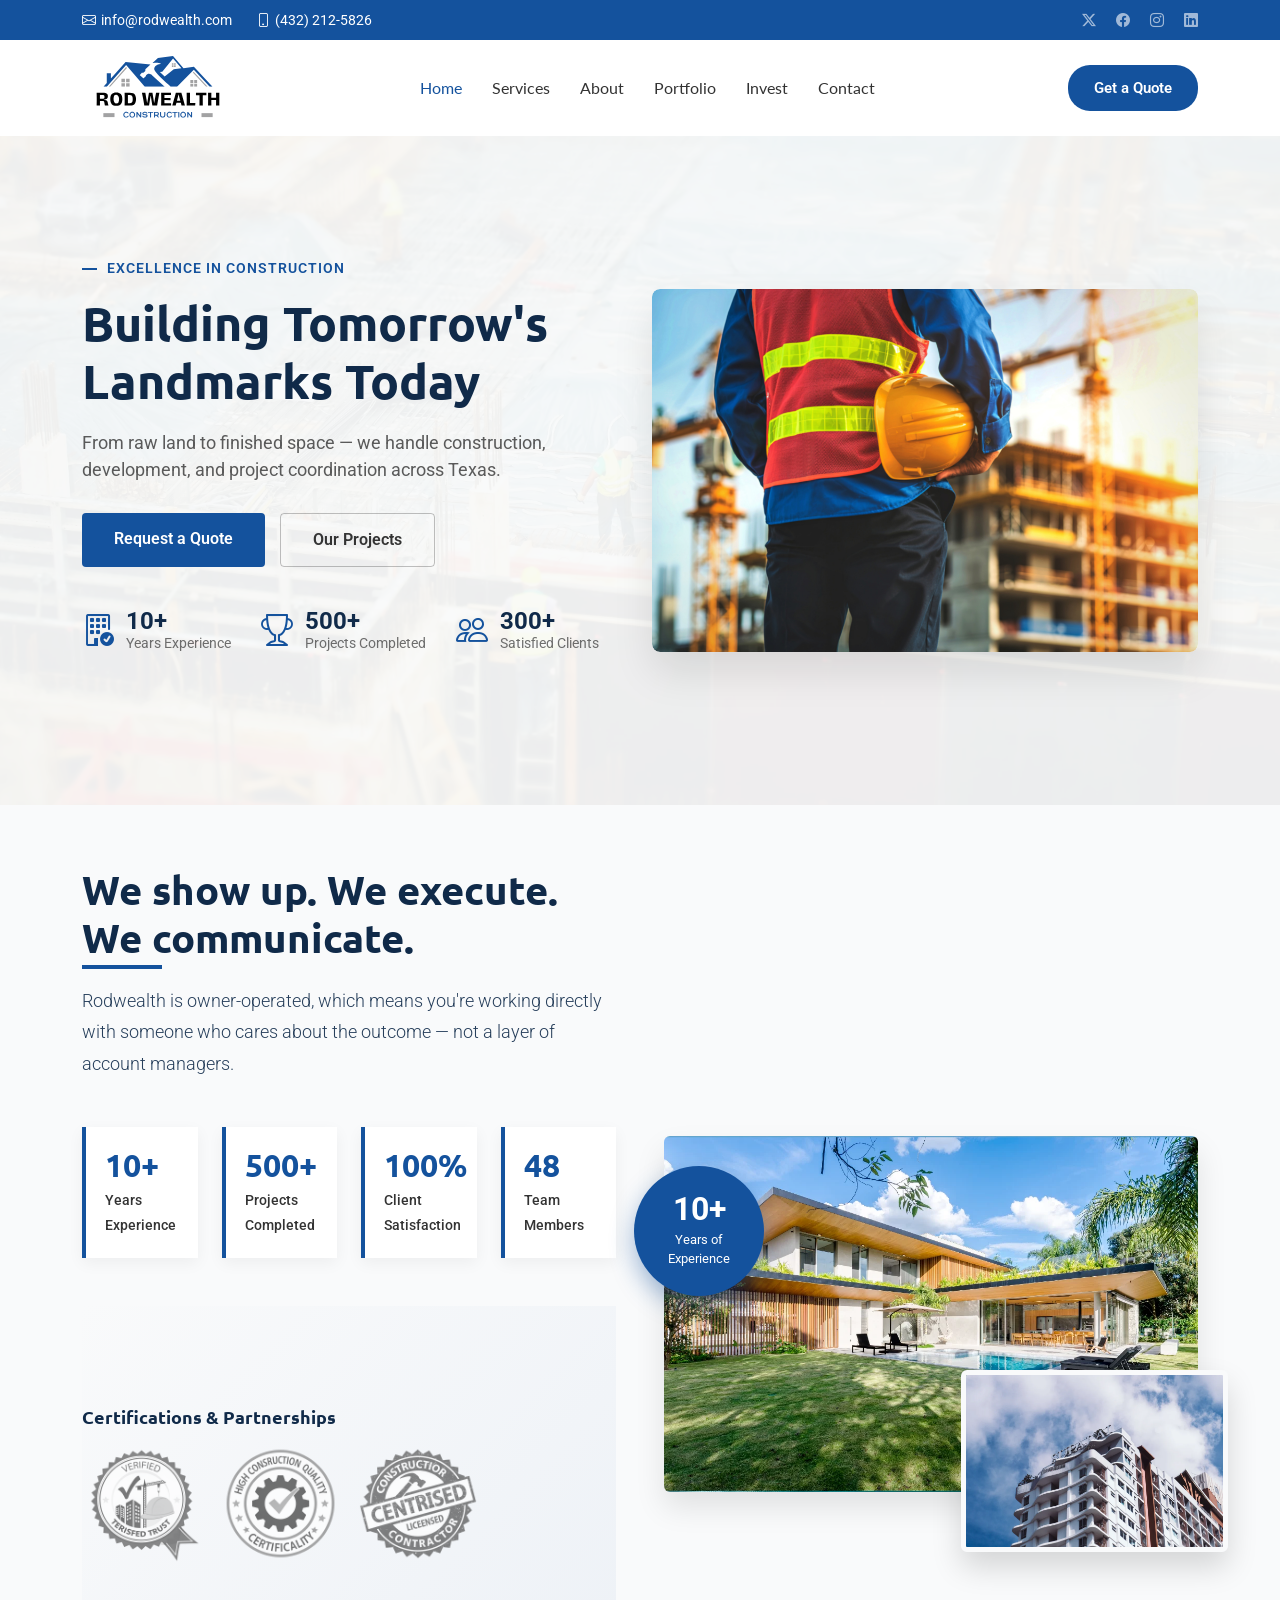
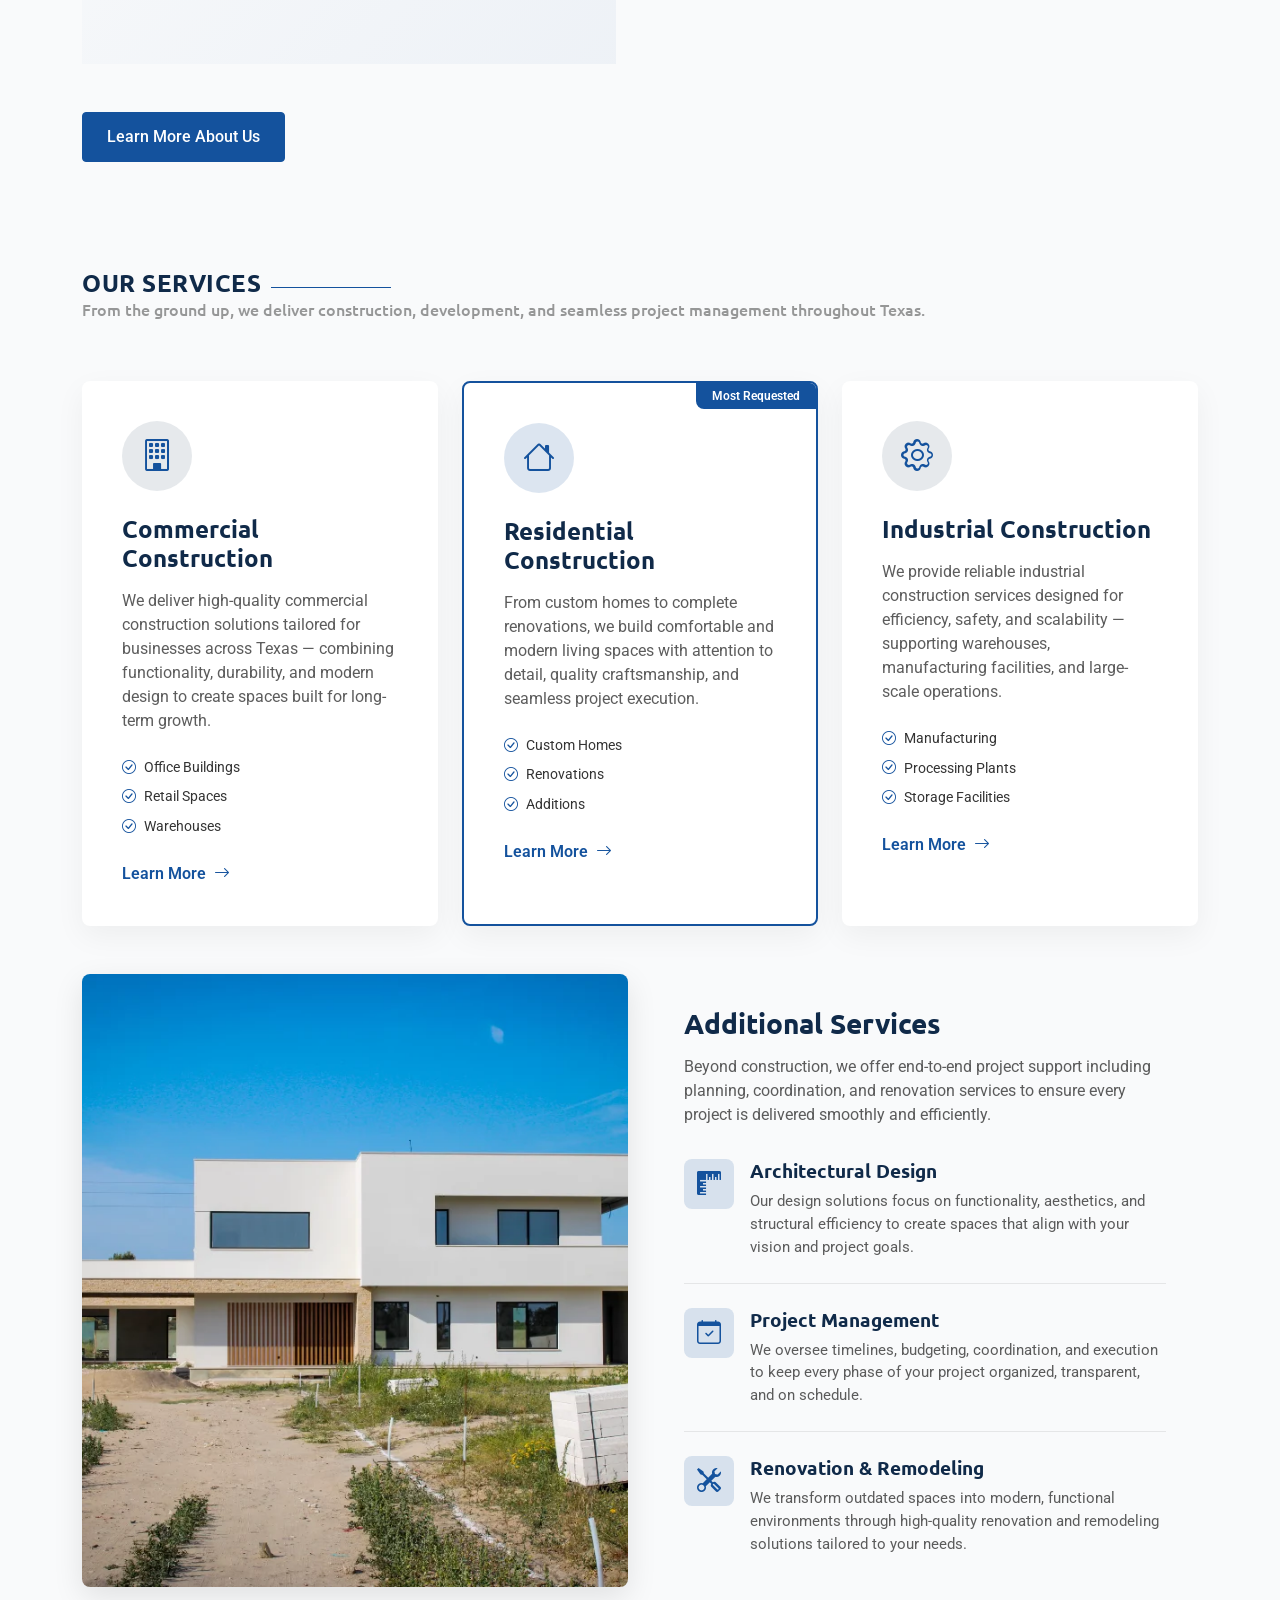
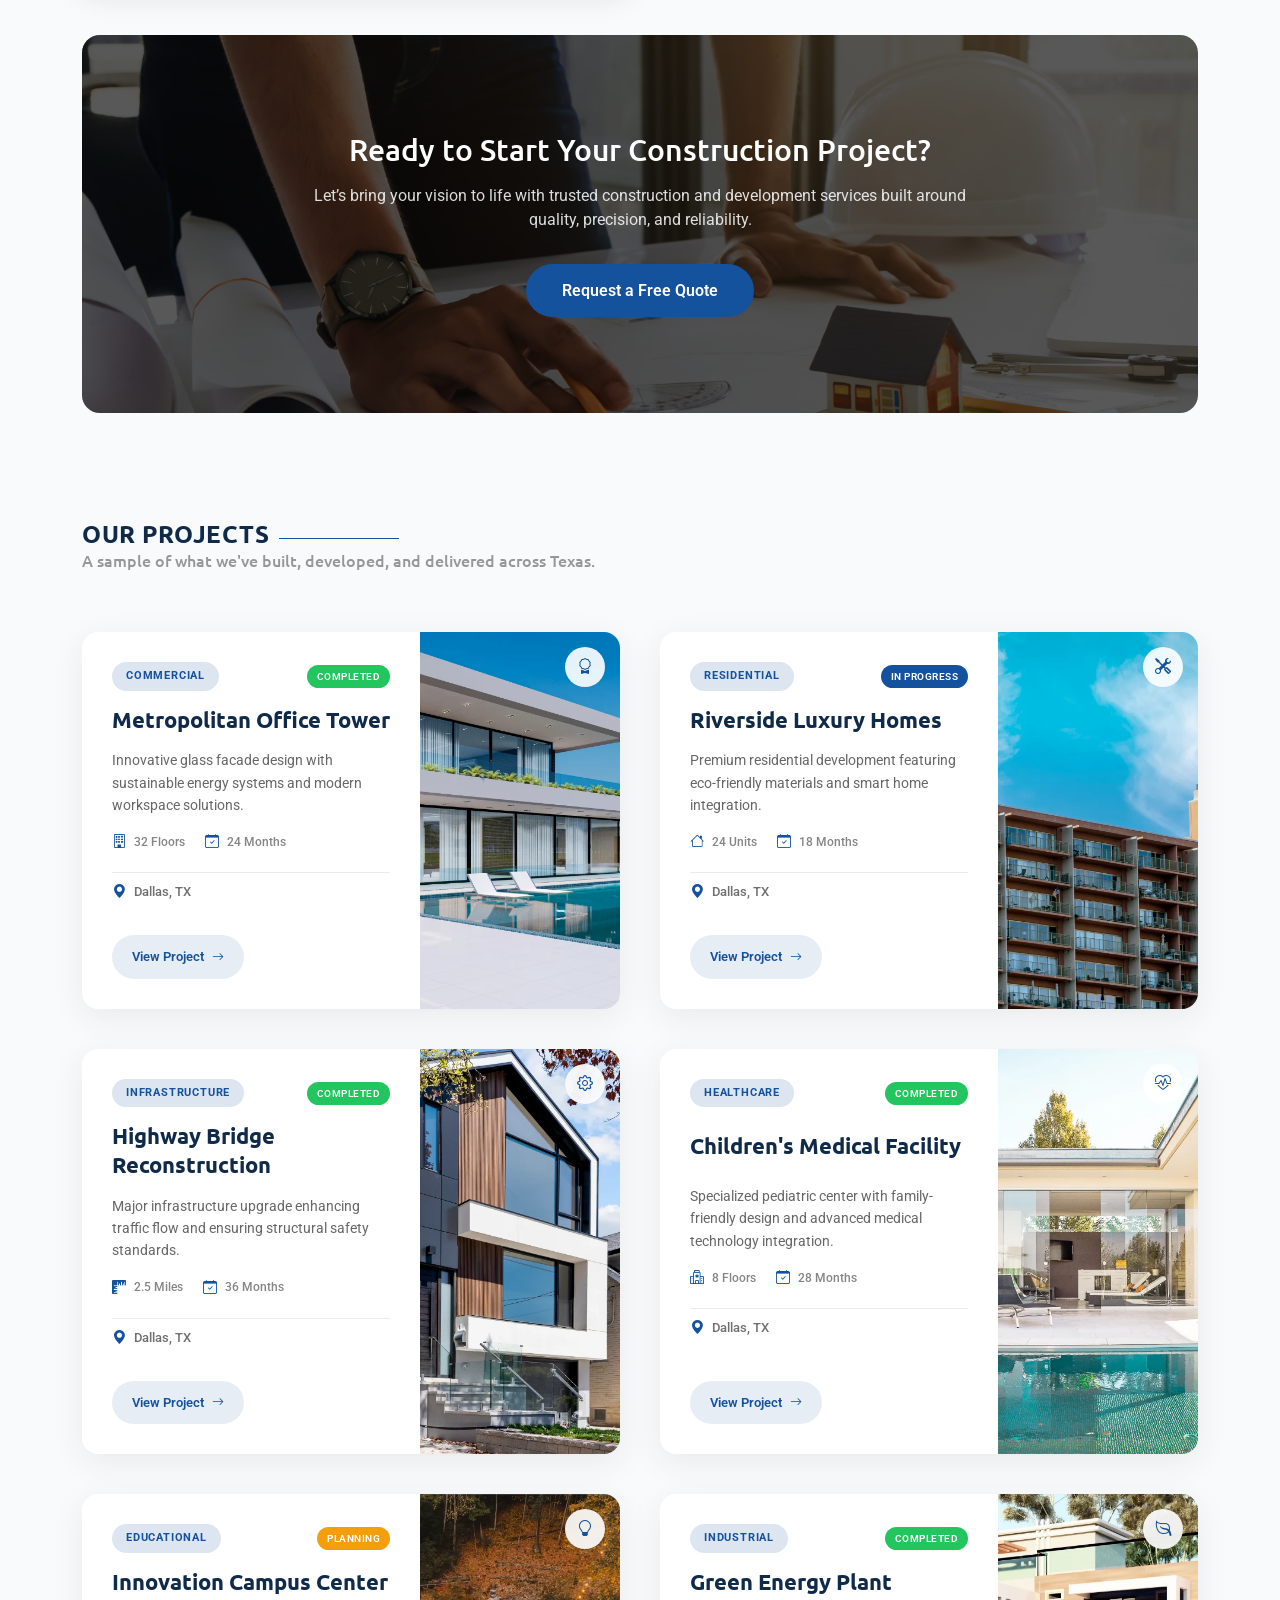
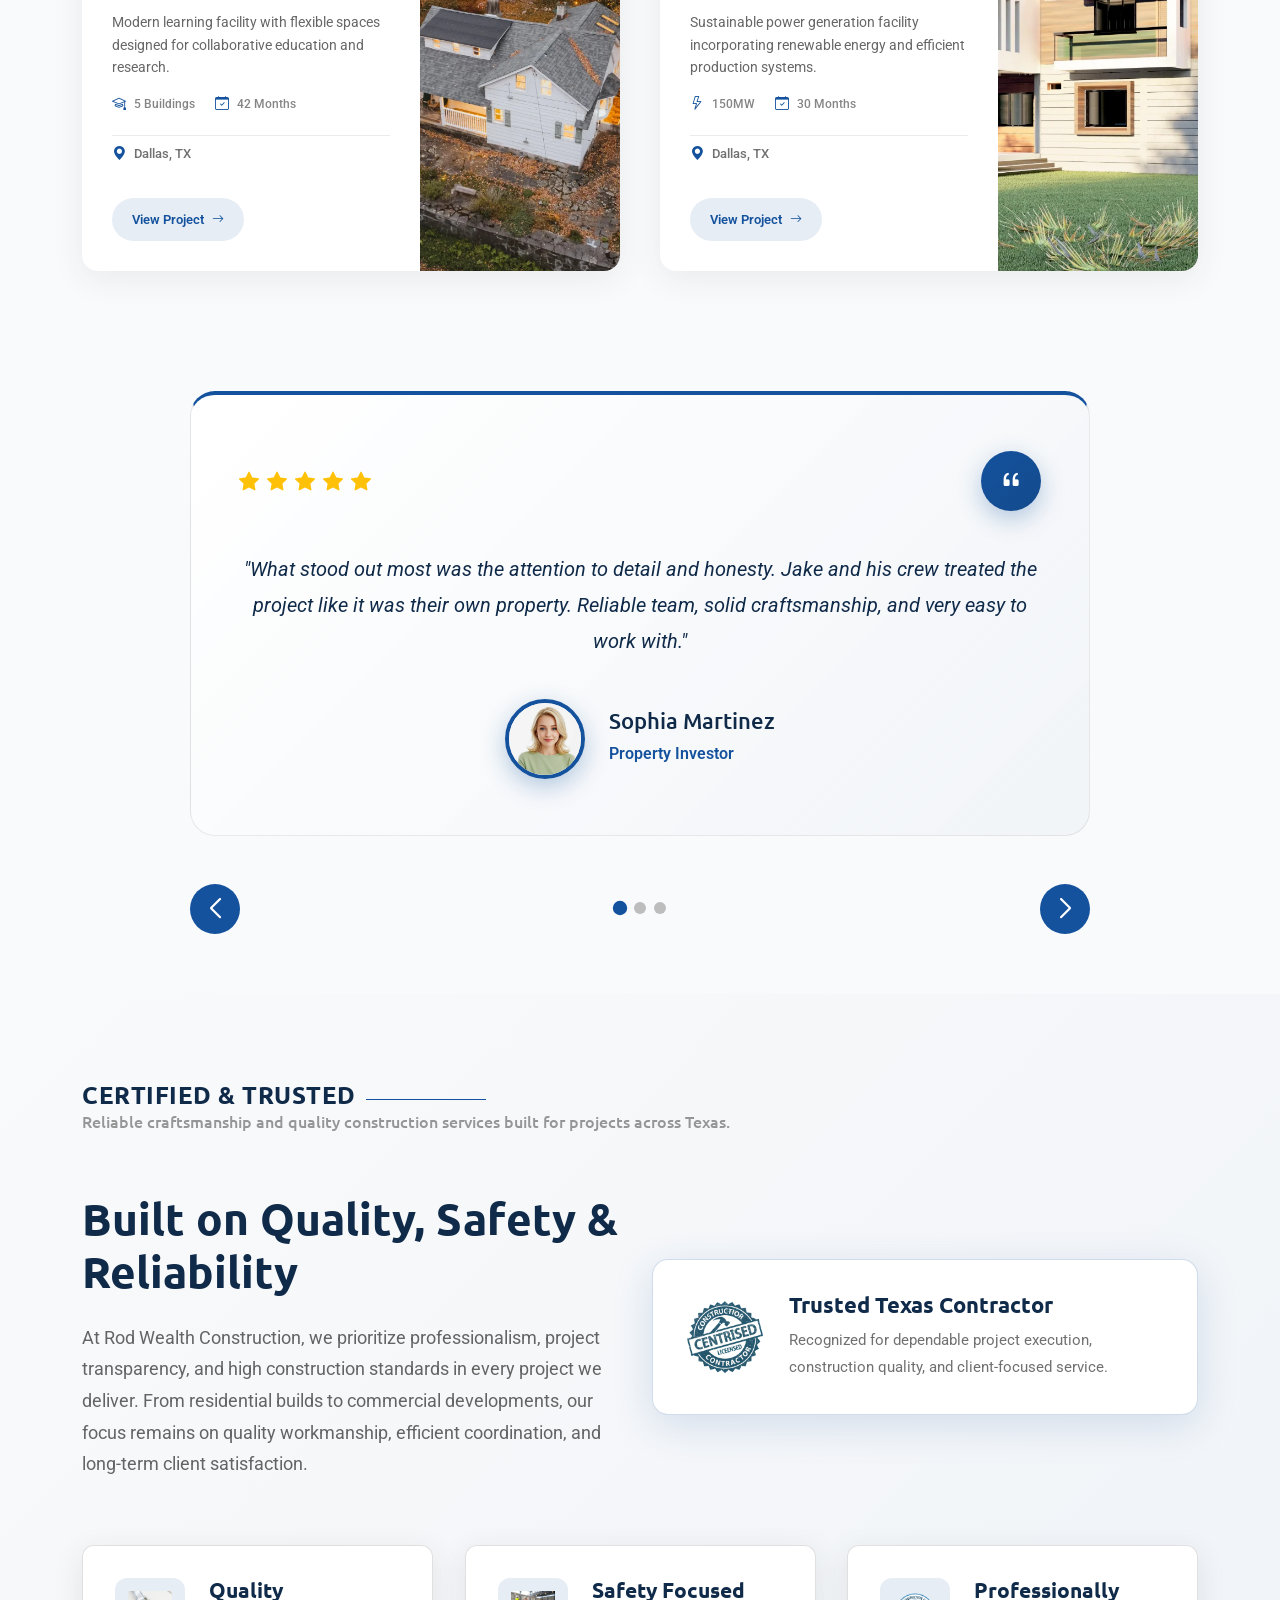
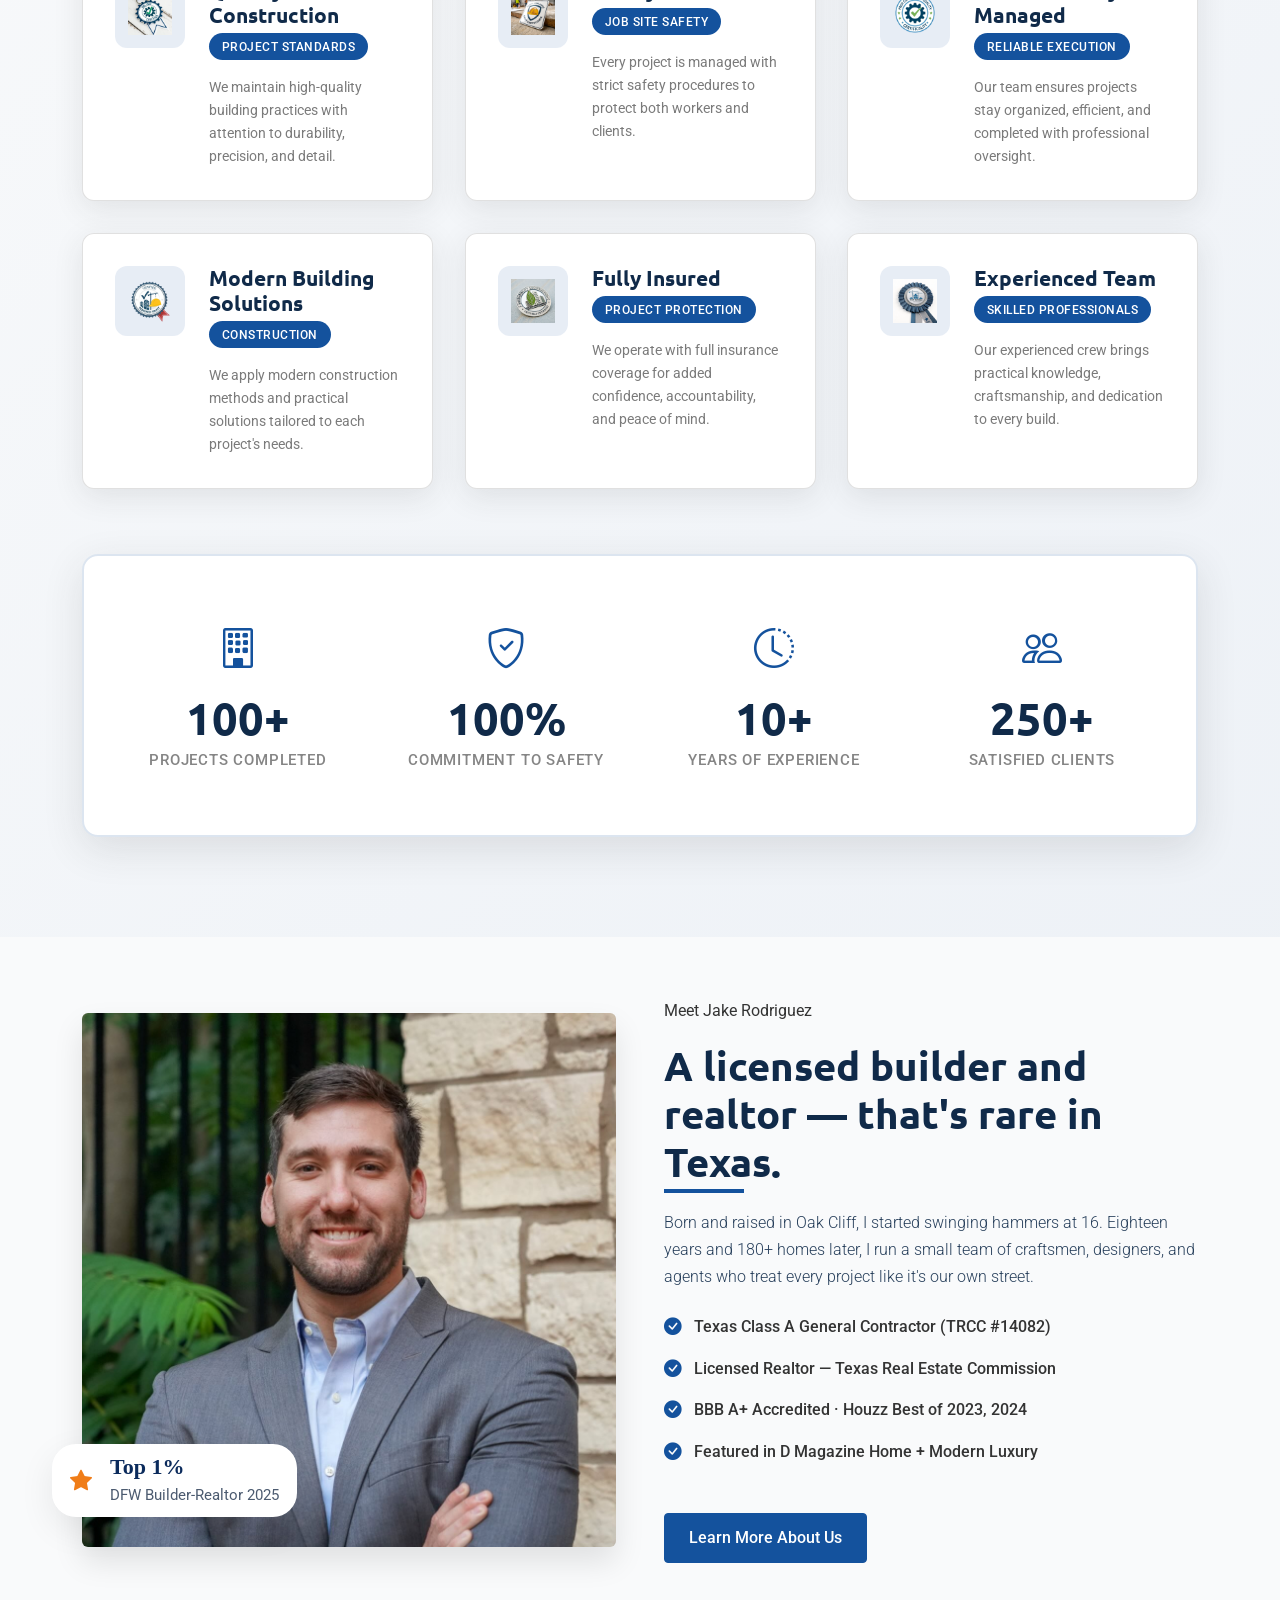
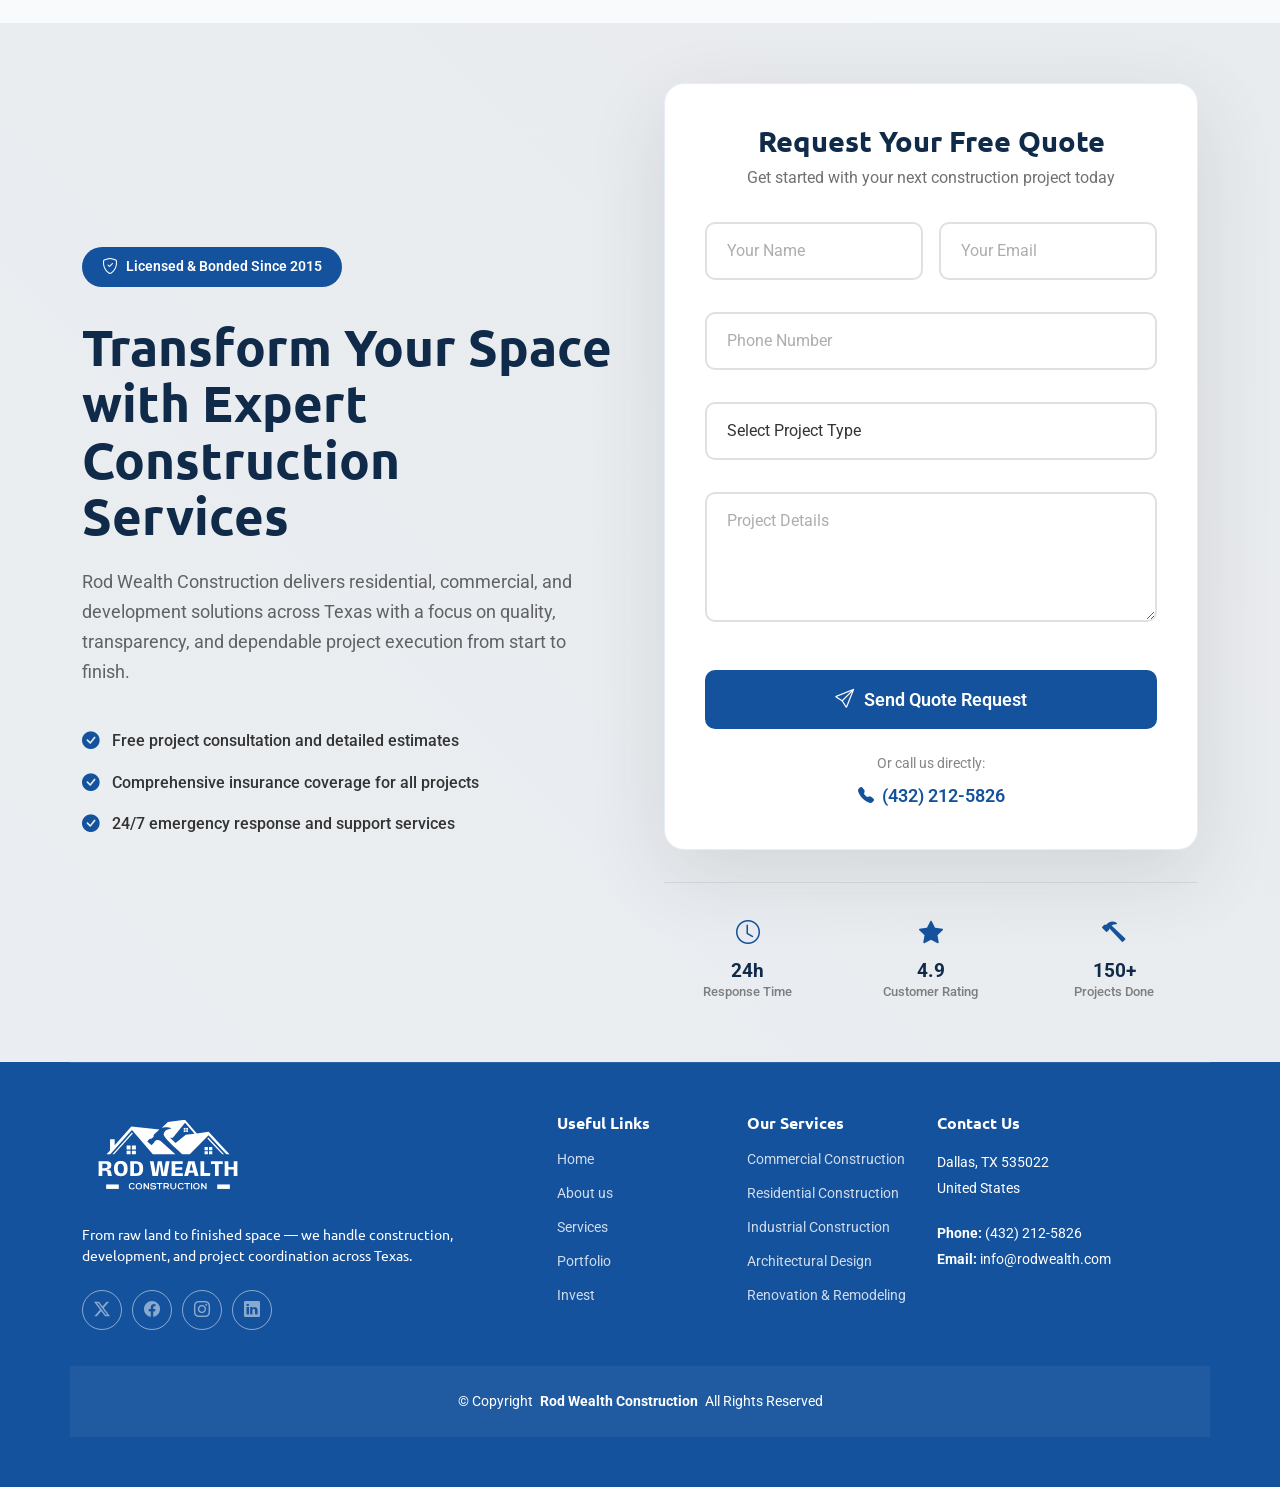
==== commit 657b5e48: "Second Commit" ====
--- a/index.html
+++ b/index.html
@@ -723,7 +723,7 @@
 
   <!-- Section Title -->
   <div class="container section-title">
-    <h2>Trusted Construction Professionals</h2>
+    <h2>Certified &amp; Trusted</h2>
     <p>Reliable craftsmanship and quality construction services built for projects across Texas.</p>
   </div><!-- End Section Title -->
 
--- a/assets/css/main.css
+++ b/assets/css/main.css
@@ -241,6 +241,12 @@
   transform: translateY(-3px);
   box-shadow: 0 10px 20px rgba(0, 0, 0, 0.1);
   color: #fff;
+}
+@media (max-width: 768px){
+  .btn-get-quote{
+    font-size: 11px !important;
+    padding: 8px 10px;
+  }
 }
 /*--------------------------------------------------------------
 # Navigation Menu
@@ -879,8 +885,8 @@
 
 @media (max-width: 576px) {
   .hero .hero-buttons {
-    flex-direction: column;
-    gap: 10px;
+    flex-direction: row;
+    gap: 8px;
   }
 }
 
@@ -921,7 +927,32 @@
   display: flex;
   gap: 30px;
 }
-
+/* Mobile Responsive Buttons */
+@media (max-width: 768px) {
+  .hero .hero-buttons {
+    display: flex;
+    flex-direction: row;
+    gap: 12px;
+    align-items: stretch;
+  }
+
+  .hero .hero-buttons .btn-primary,
+  .hero .hero-buttons .btn-secondary {
+    width: 100%;
+    text-align: center;
+    padding: 12px 20px;
+    font-size: 0.95rem;
+  }
+}
+
+/* Extra small screens */
+@media (max-width: 480px) {
+  .hero .hero-buttons .btn-primary,
+  .hero .hero-buttons .btn-secondary {
+    padding: 10px 18px;
+    font-size: 0.9rem;
+  }
+}
 @media (max-width: 768px) {
   .hero .trust-badges {
     flex-wrap: wrap;
@@ -1233,6 +1264,11 @@
 
   .about .about-image .experience-badge p {
     font-size: 0.7rem;
+  }
+  .about .about-image .experience-badge2{
+    scale: 0.65;
+    bottom: 10px;
+    left: -30px;
   }
 }
 
@@ -2271,7 +2307,7 @@
   }
 
   .certifications h2 {
-    font-size: 2.2rem;
+    font-size: 1.3rem;
   }
 
   .certifications .badge-highlight {
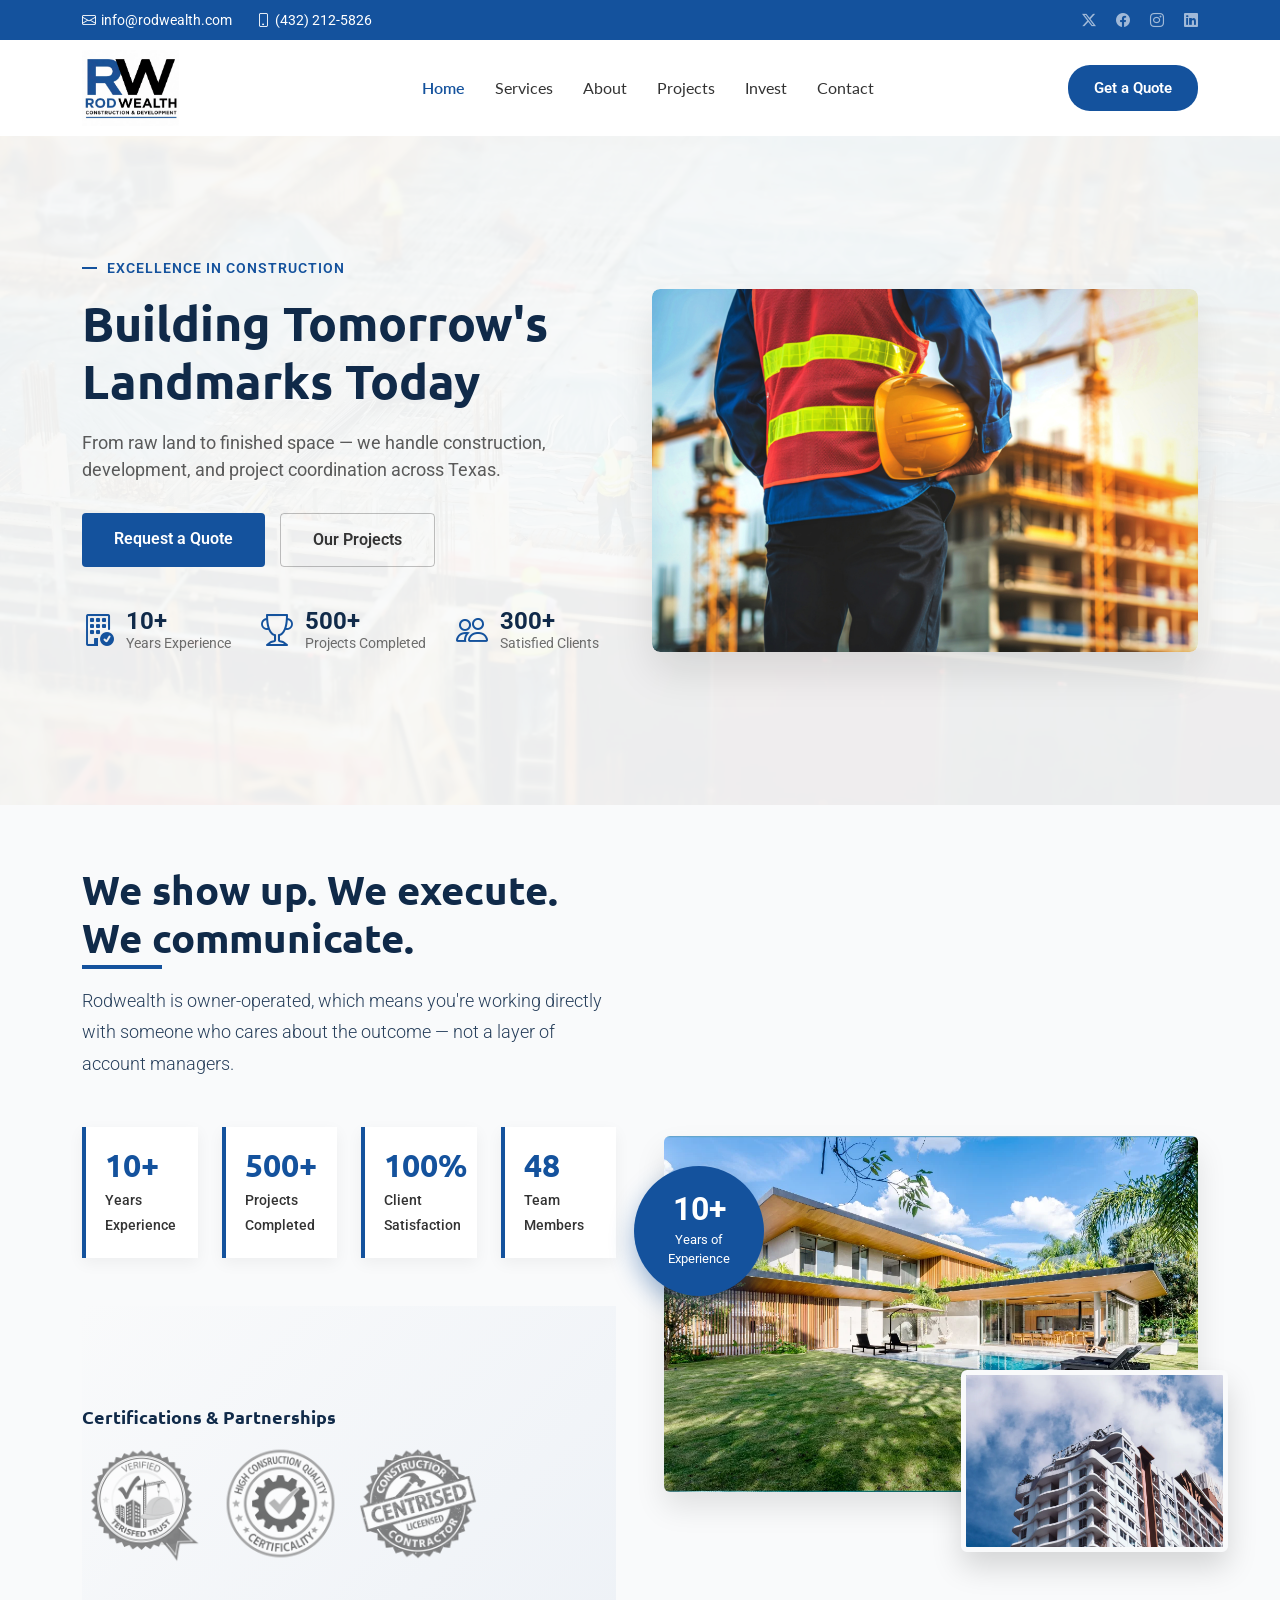
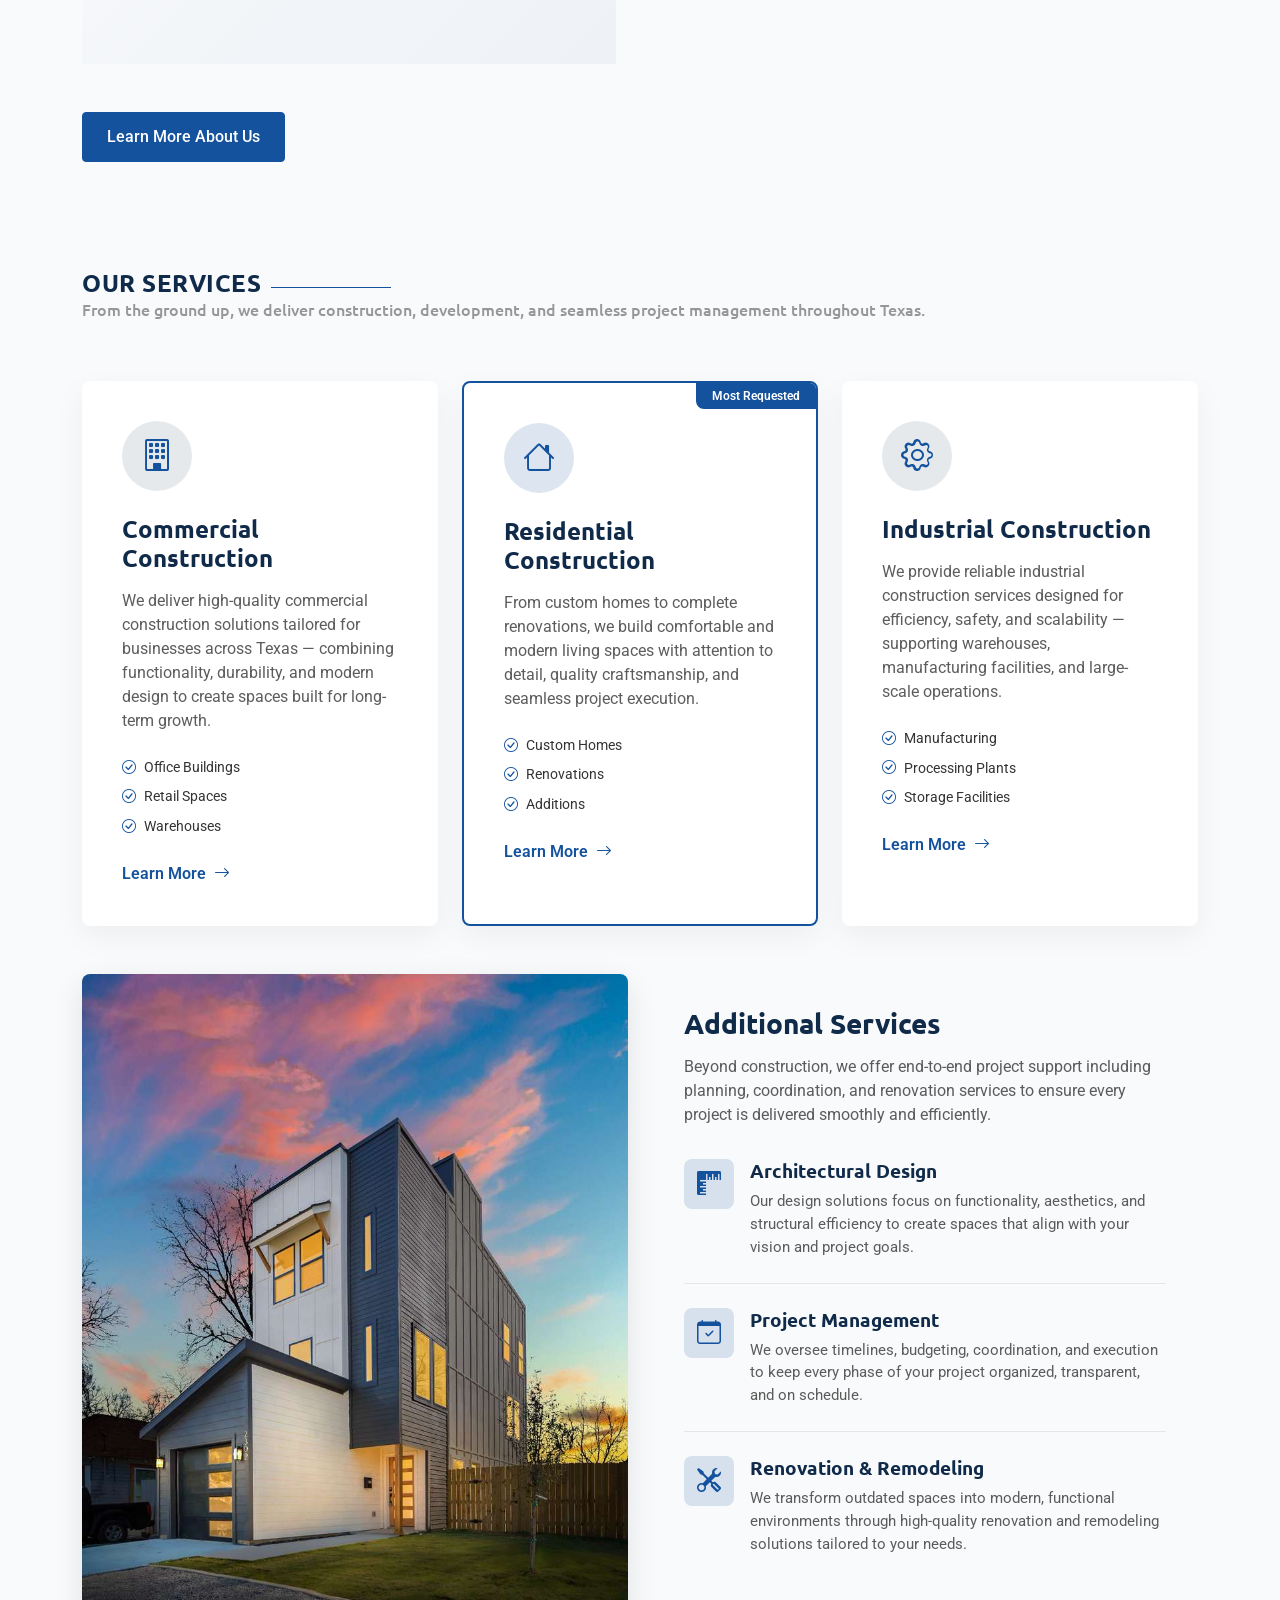
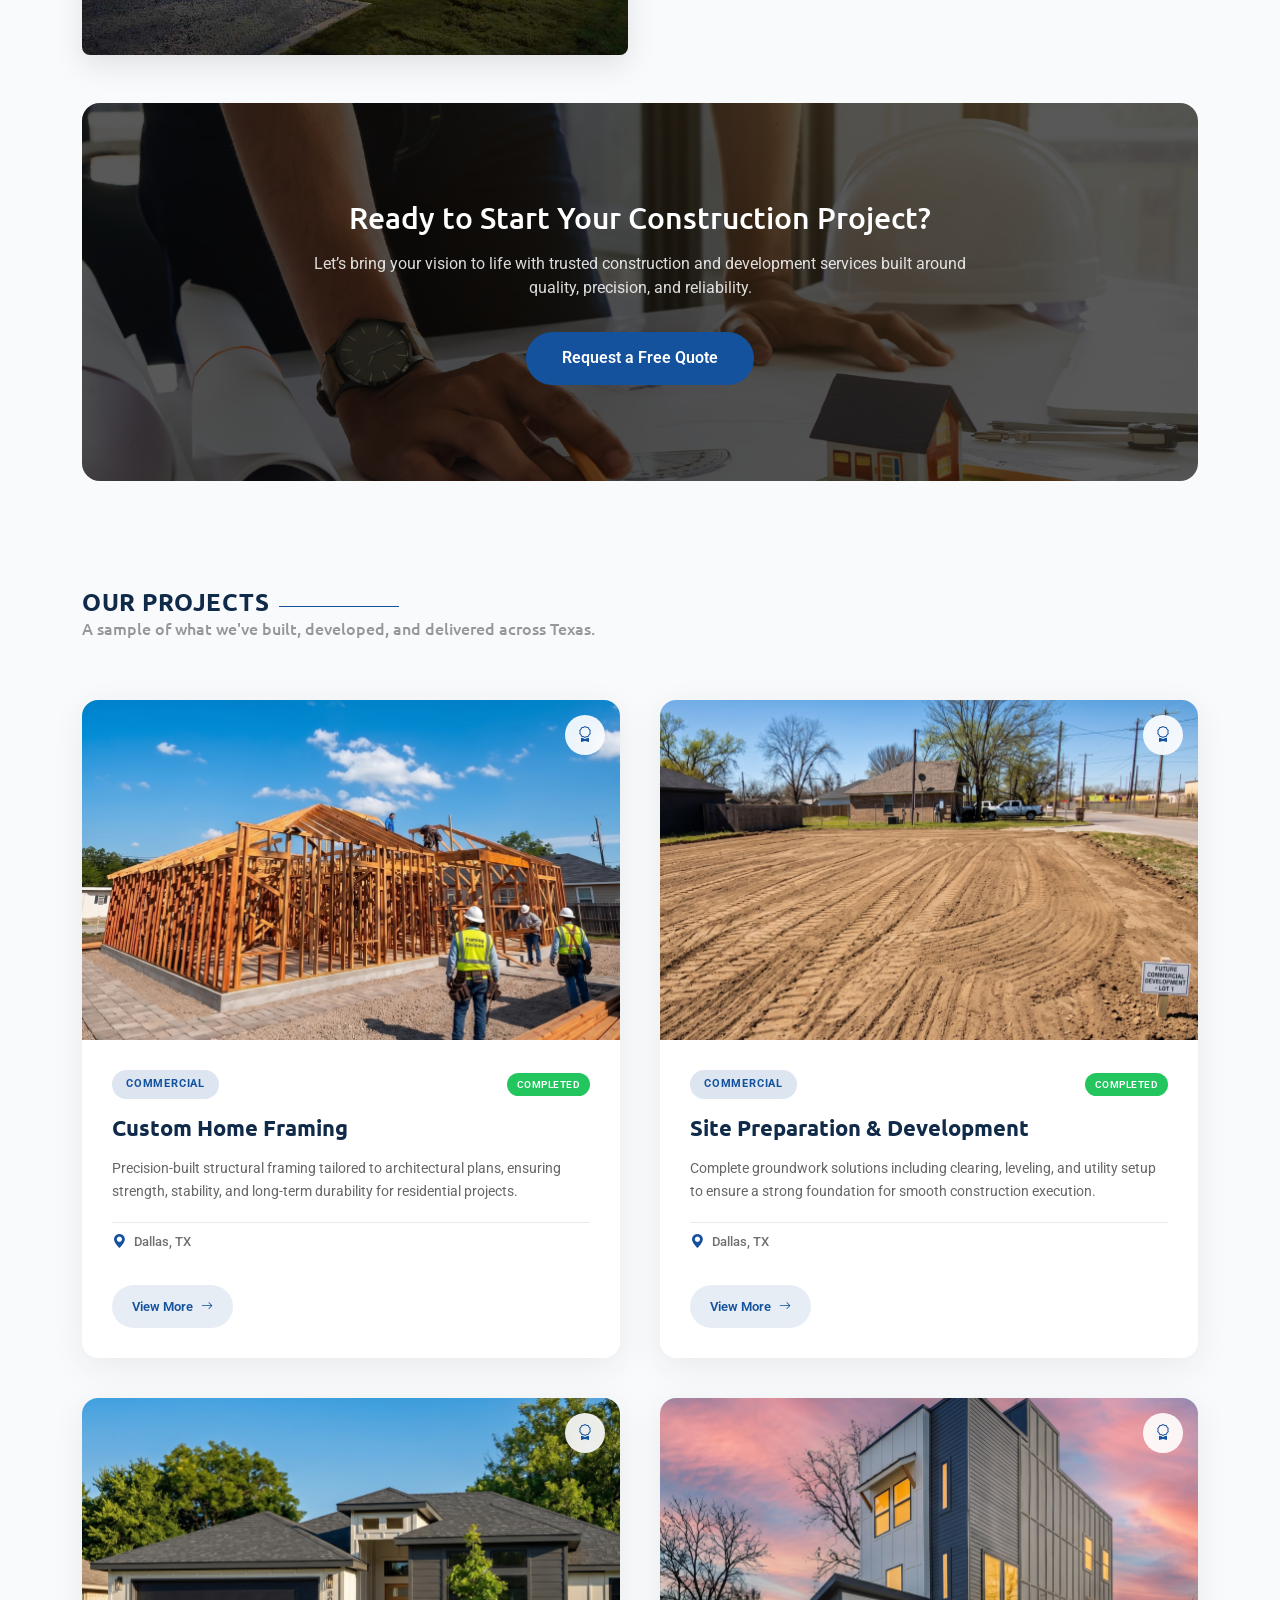
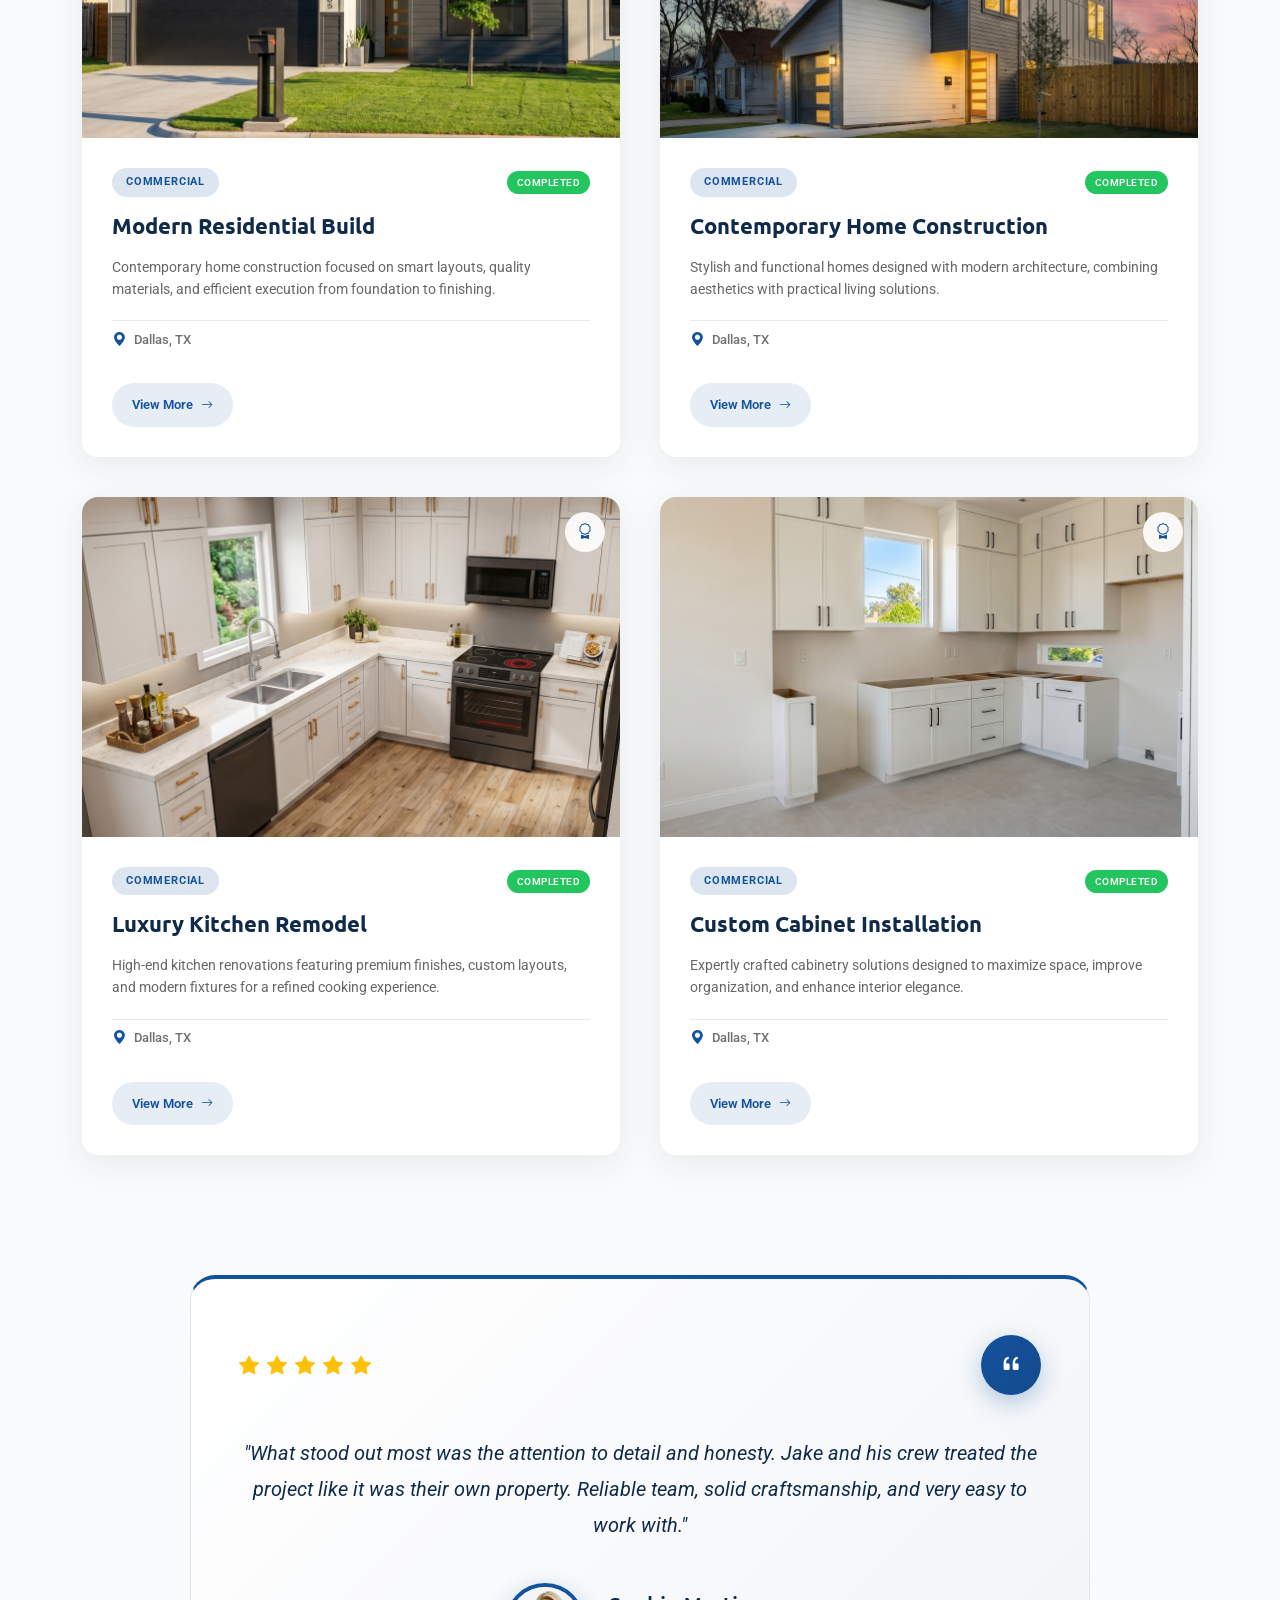
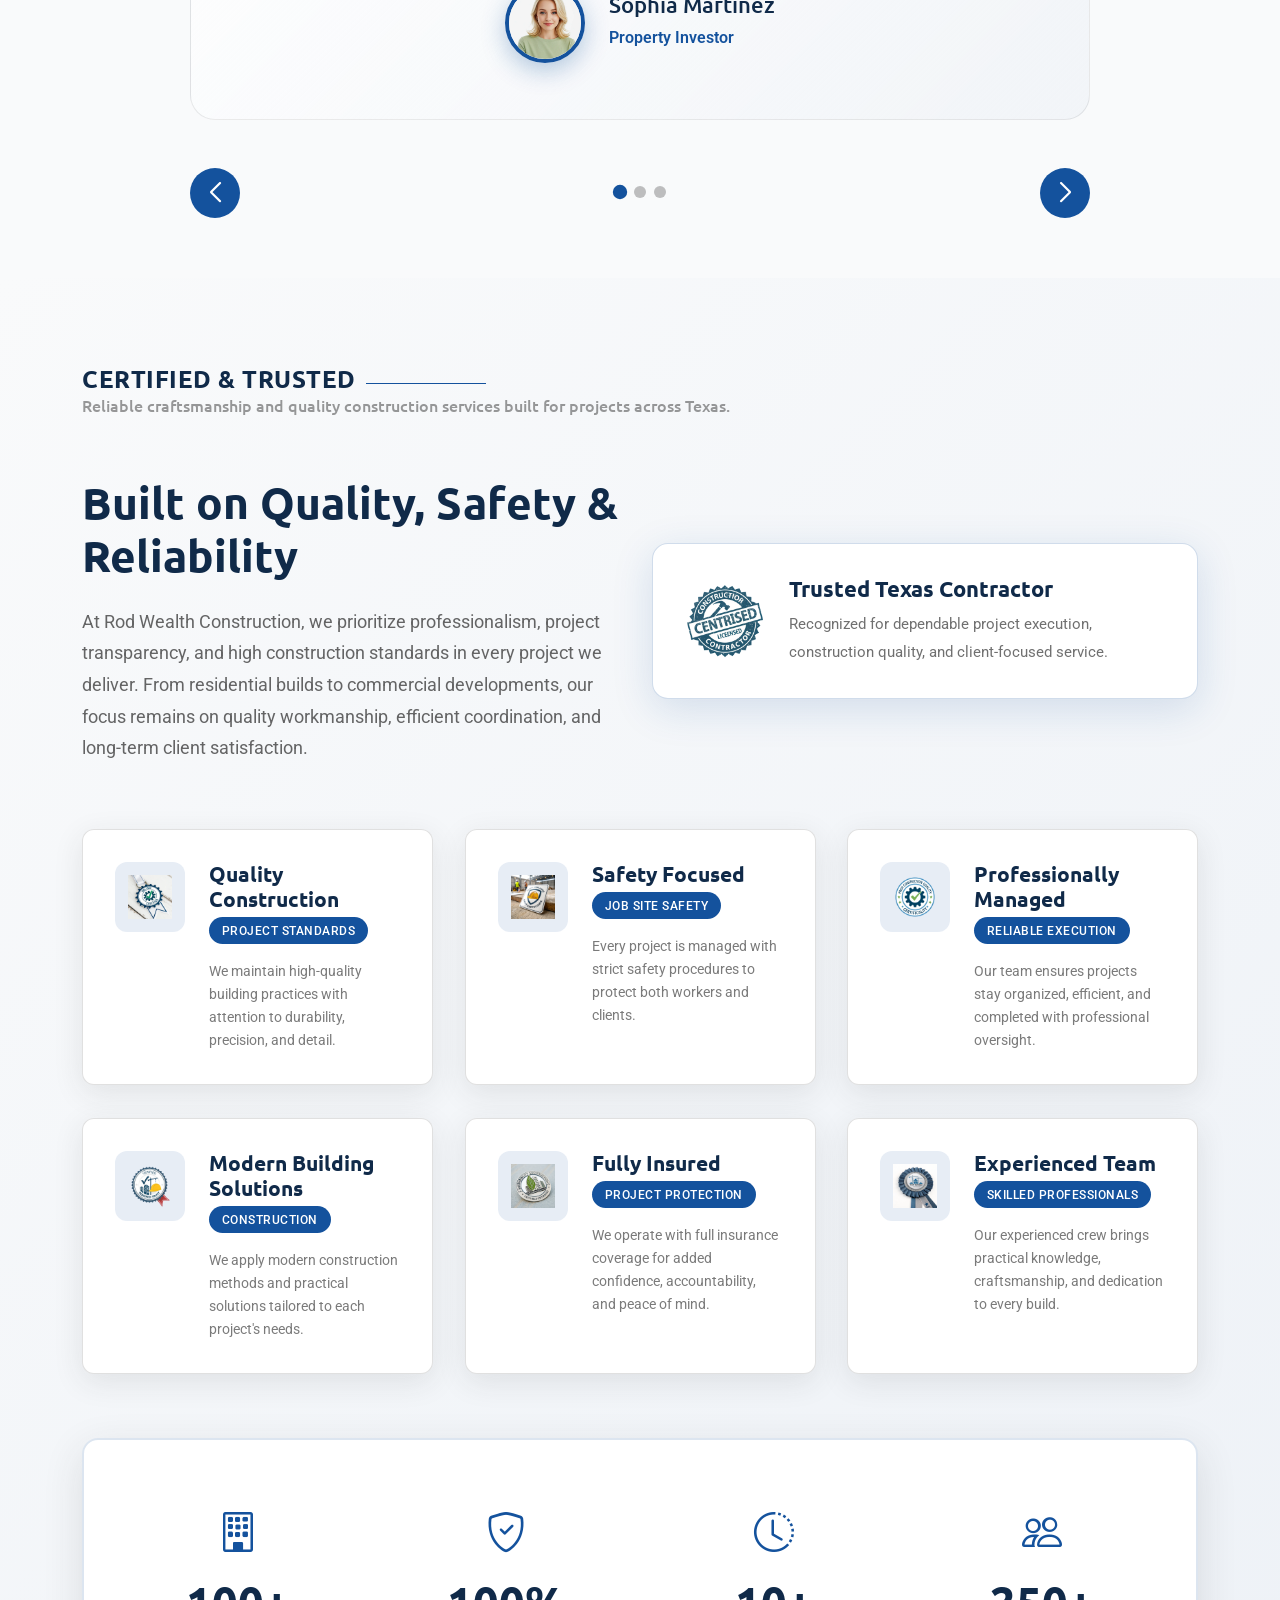
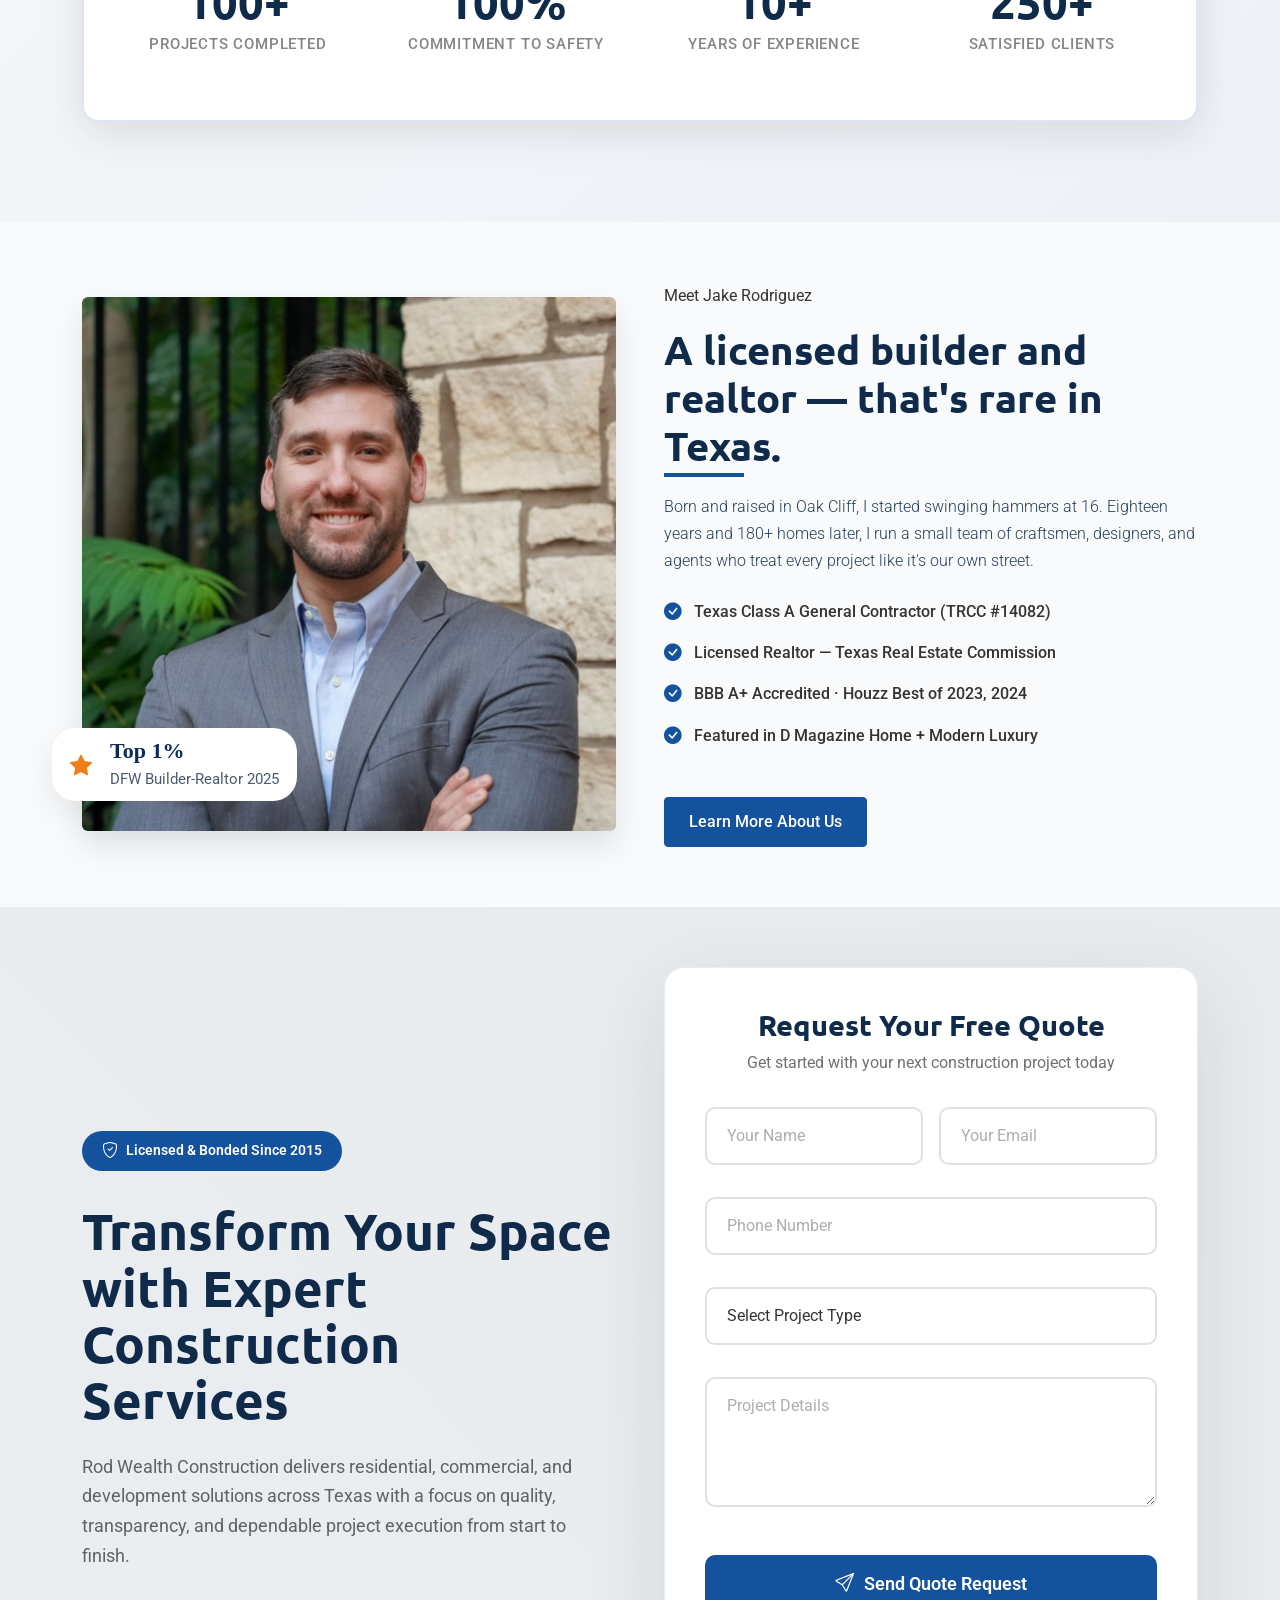
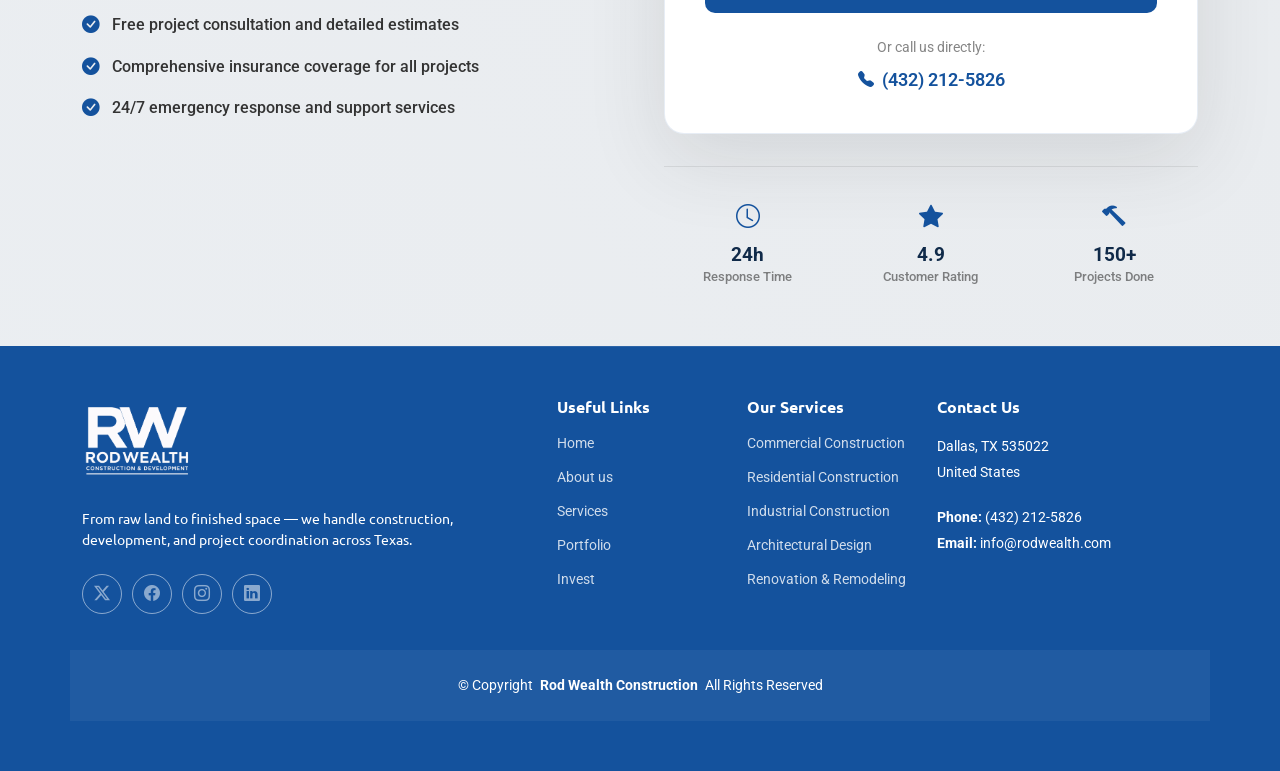
==== commit badbf831: "Full Frontend Commit" ====
--- a/index.html
+++ b/index.html
@@ -53,24 +53,24 @@
       <div class="container nav-wrapper">
         <a href="index.html" class="logo d-flex align-items-center">
           <!-- Uncomment the line below if you also wish to use an image logo -->
-          <img src="assets/img/RodWealth-NavLogo.svg" alt="">
+          <img src="assets/img/RodWealth-NavLogo.png" alt="">
           <!-- <h1 class="sitename">Constructo</h1> -->
         </a>
 
         <nav id="navmenu" class="navmenu">
           <ul>
             <li><a href="index.html" class="active">Home</a></li>
-            <li><a href="comingsoon.html">Services</a></li>
-            <li><a href="comingsoon.html">About</a></li>
-            <li><a href="comingsoon.html">Portfolio</a></li>
-            <li><a href="comingsoon.html">Invest</a></li>
-            <li><a href="comingsoon.html">Contact</a></li>
+            <li><a href="services.html">Services</a></li>
+            <li><a href="about.html">About</a></li>
+            <li><a href="projects.html">Projects</a></li>
+            <li><a href="invest.html">Invest</a></li>
+            <li><a href="contact.html">Contact</a></li>
           </ul>
           <i class="mobile-nav-toggle d-xl-none bi bi-list"></i>
         </nav>
 
         <div class="quote-wrapper">
-          <a href="#cta-container" class="btn-get-quote">Get a Quote</a>
+          <a href="contact" class="btn-get-quote">Get a Quote</a>
         </div>
 
       </div>
@@ -240,7 +240,7 @@
                 <span><i class="bi bi-check-circle"></i> Retail Spaces</span>
                 <span><i class="bi bi-check-circle"></i> Warehouses</span>
               </div>
-              <a href="comingsoon.html" class="service-link">Learn More <i class="bi bi-arrow-right"></i></a>
+              <a href="about.html" class="service-link">Learn More <i class="bi bi-arrow-right"></i></a>
             </div>
           </div><!-- End Service Item -->
 
@@ -257,7 +257,7 @@
                 <span><i class="bi bi-check-circle"></i> Renovations</span>
                 <span><i class="bi bi-check-circle"></i> Additions</span>
               </div>
-              <a href="comingsoon.html" class="service-link">Learn More <i class="bi bi-arrow-right"></i></a>
+              <a href="about.html" class="service-link">Learn More <i class="bi bi-arrow-right"></i></a>
             </div>
           </div><!-- End Service Item -->
 
@@ -273,7 +273,7 @@
                 <span><i class="bi bi-check-circle"></i> Processing Plants</span>
                 <span><i class="bi bi-check-circle"></i> Storage Facilities</span>
               </div>
-              <a href="comingsoon.html" class="service-link">Learn More <i class="bi bi-arrow-right"></i></a>
+              <a href="about.html" class="service-link">Learn More <i class="bi bi-arrow-right"></i></a>
             </div>
           </div><!-- End Service Item -->
         </div>
@@ -281,7 +281,7 @@
         <div class="row mt-5">
           <div class="col-lg-6" data-aos="fade-up" data-aos-delay="100">
             <div class="service-image-block">
-              <img src="assets/img/construction/project-1.webp" alt="Construction Services" class="img-fluid">
+              <img src="assets/img/construction/hero-img2.jpeg" alt="Construction Services" class="img-fluid">
             </div>
           </div>
 
@@ -354,113 +354,83 @@
                 <span class="project-category">Commercial</span>
                 <span class="project-status completed">Completed</span>
               </div>
-              <h3 class="project-title">Metropolitan Office Tower</h3>
+              <h3 class="project-title">Custom Home Framing</h3>
               <div class="project-details">
                 <div class="project-info">
-                  <p>Innovative glass facade design with sustainable energy systems and modern workspace solutions.</p>
-                  <div class="project-specs">
-                    <span class="spec-item">
-                      <i class="bi bi-building"></i>
-                      32 Floors
-                    </span>
-                    <span class="spec-item">
-                      <i class="bi bi-calendar-check"></i>
-                      24 Months
-                    </span>
-                  </div>
+                  <p>Precision-built structural framing tailored to architectural plans, ensuring strength, stability, and long-term durability for residential projects.</p>
                 </div>
                 <div class="project-location">
                   <i class="bi bi-geo-alt-fill"></i>
                   <span>Dallas, TX</span>
                 </div>
               </div>
-              <a href="project-details.html" class="project-link">
-                <span>View Project</span>
+              <a href="portfolio.html" class="project-link">
+                <span>View More</span>
                 <i class="bi bi-arrow-right"></i>
               </a>
             </div>
             <div class="project-visual">
-              <img src="assets/img/construction/project-2.webp" alt="Metropolitan Office Tower" class="img-fluid">
+              <img src="assets/img/projects/1.png" alt="Metropolitan Office Tower" class="img-fluid">
               <div class="project-badge">
                 <i class="bi bi-award"></i>
               </div>
             </div>
           </div><!-- End Project Item -->
 
-          <div class="project-item" data-aos="zoom-in" data-aos-delay="200">
+          <div class="project-item" data-aos="zoom-in" data-aos-delay="100">
             <div class="project-content">
               <div class="project-header">
-                <span class="project-category">Residential</span>
-                <span class="project-status in-progress">In Progress</span>
-              </div>
-              <h3 class="project-title">Riverside Luxury Homes</h3>
+                <span class="project-category">Commercial</span>
+                <span class="project-status completed">Completed</span>
+              </div>
+              <h3 class="project-title">Site Preparation & Development</h3>
               <div class="project-details">
                 <div class="project-info">
-                  <p>Premium residential development featuring eco-friendly materials and smart home integration.</p>
-                  <div class="project-specs">
-                    <span class="spec-item">
-                      <i class="bi bi-house"></i>
-                      24 Units
-                    </span>
-                    <span class="spec-item">
-                      <i class="bi bi-calendar-check"></i>
-                      18 Months
-                    </span>
-                  </div>
+                  <p>Complete groundwork solutions including clearing, leveling, and utility setup to ensure a strong foundation for smooth construction execution.</p>
                 </div>
                 <div class="project-location">
                   <i class="bi bi-geo-alt-fill"></i>
                   <span>Dallas, TX</span>
                 </div>
               </div>
-              <a href="project-details.html" class="project-link">
-                <span>View Project</span>
+              <a href="portfolio.html" class="project-link">
+                <span>View More</span>
                 <i class="bi bi-arrow-right"></i>
               </a>
             </div>
             <div class="project-visual">
-              <img src="assets/img/construction/project-6.webp" alt="Riverside Luxury Homes" class="img-fluid">
+              <img src="assets/img/projects/2.png" alt="Metropolitan Office Tower" class="img-fluid">
               <div class="project-badge">
-                <i class="bi bi-tools"></i>
+                <i class="bi bi-award"></i>
               </div>
             </div>
           </div><!-- End Project Item -->
 
-          <div class="project-item" data-aos="zoom-in" data-aos-delay="300">
+          <div class="project-item" data-aos="zoom-in" data-aos-delay="100">
             <div class="project-content">
               <div class="project-header">
-                <span class="project-category">Infrastructure</span>
+                <span class="project-category">Commercial</span>
                 <span class="project-status completed">Completed</span>
               </div>
-              <h3 class="project-title">Highway Bridge Reconstruction</h3>
+              <h3 class="project-title">Modern Residential Build</h3>
               <div class="project-details">
                 <div class="project-info">
-                  <p>Major infrastructure upgrade enhancing traffic flow and ensuring structural safety standards.</p>
-                  <div class="project-specs">
-                    <span class="spec-item">
-                      <i class="bi bi-rulers"></i>
-                      2.5 Miles
-                    </span>
-                    <span class="spec-item">
-                      <i class="bi bi-calendar-check"></i>
-                      36 Months
-                    </span>
-                  </div>
+                  <p>Contemporary home construction focused on smart layouts, quality materials, and efficient execution from foundation to finishing.</p>
                 </div>
                 <div class="project-location">
                   <i class="bi bi-geo-alt-fill"></i>
                   <span>Dallas, TX</span>
                 </div>
               </div>
-              <a href="project-details.html" class="project-link">
-                <span>View Project</span>
+              <a href="portfolio.html" class="project-link">
+                <span>View More</span>
                 <i class="bi bi-arrow-right"></i>
               </a>
             </div>
             <div class="project-visual">
-              <img src="assets/img/construction/project-10.webp" alt="Highway Bridge Reconstruction" class="img-fluid">
+              <img src="assets/img/projects/3.png" alt="Metropolitan Office Tower" class="img-fluid">
               <div class="project-badge">
-                <i class="bi bi-gear"></i>
+                <i class="bi bi-award"></i>
               </div>
             </div>
           </div><!-- End Project Item -->
@@ -468,119 +438,91 @@
           <div class="project-item" data-aos="zoom-in" data-aos-delay="100">
             <div class="project-content">
               <div class="project-header">
-                <span class="project-category">Healthcare</span>
+                <span class="project-category">Commercial</span>
                 <span class="project-status completed">Completed</span>
               </div>
-              <h3 class="project-title">Children's Medical Facility</h3>
+              <h3 class="project-title">Contemporary Home Construction</h3>
               <div class="project-details">
                 <div class="project-info">
-                  <p>Specialized pediatric center with family-friendly design and advanced medical technology integration.</p>
-                  <div class="project-specs">
-                    <span class="spec-item">
-                      <i class="bi bi-hospital"></i>
-                      8 Floors
-                    </span>
-                    <span class="spec-item">
-                      <i class="bi bi-calendar-check"></i>
-                      28 Months
-                    </span>
-                  </div>
+                  <p>Stylish and functional homes designed with modern architecture, combining aesthetics with practical living solutions.</p>
                 </div>
                 <div class="project-location">
                   <i class="bi bi-geo-alt-fill"></i>
                   <span>Dallas, TX</span>
                 </div>
               </div>
-              <a href="project-details.html" class="project-link">
-                <span>View Project</span>
+              <a href="portfolio.html" class="project-link">
+                <span>View More</span>
                 <i class="bi bi-arrow-right"></i>
               </a>
             </div>
             <div class="project-visual">
-              <img src="assets/img/construction/project-4.webp" alt="Children's Medical Facility" class="img-fluid">
+              <img src="assets/img/projects/4.png" alt="Metropolitan Office Tower" class="img-fluid">
               <div class="project-badge">
-                <i class="bi bi-heart-pulse"></i>
+                <i class="bi bi-award"></i>
               </div>
             </div>
           </div><!-- End Project Item -->
 
-          <div class="project-item" data-aos="zoom-in" data-aos-delay="200">
+          <div class="project-item" data-aos="zoom-in" data-aos-delay="100">
             <div class="project-content">
               <div class="project-header">
-                <span class="project-category">Educational</span>
-                <span class="project-status planning">Planning</span>
-              </div>
-              <h3 class="project-title">Innovation Campus Center</h3>
+                <span class="project-category">Commercial</span>
+                <span class="project-status completed">Completed</span>
+              </div>
+              <h3 class="project-title">Luxury Kitchen Remodel</h3>
               <div class="project-details">
                 <div class="project-info">
-                  <p>Modern learning facility with flexible spaces designed for collaborative education and research.</p>
-                  <div class="project-specs">
-                    <span class="spec-item">
-                      <i class="bi bi-mortarboard"></i>
-                      5 Buildings
-                    </span>
-                    <span class="spec-item">
-                      <i class="bi bi-calendar-check"></i>
-                      42 Months
-                    </span>
-                  </div>
+                  <p>High-end kitchen renovations featuring premium finishes, custom layouts, and modern fixtures for a refined cooking experience.</p>
                 </div>
                 <div class="project-location">
                   <i class="bi bi-geo-alt-fill"></i>
                   <span>Dallas, TX</span>
                 </div>
               </div>
-              <a href="project-details.html" class="project-link">
-                <span>View Project</span>
+              <a href="portfolio.html" class="project-link">
+                <span>View More</span>
                 <i class="bi bi-arrow-right"></i>
               </a>
             </div>
             <div class="project-visual">
-              <img src="assets/img/construction/project-8.webp" alt="Innovation Campus Center" class="img-fluid">
+              <img src="assets/img/projects/5.png" alt="Metropolitan Office Tower" class="img-fluid">
               <div class="project-badge">
-                <i class="bi bi-lightbulb"></i>
+                <i class="bi bi-award"></i>
               </div>
             </div>
           </div><!-- End Project Item -->
 
-          <div class="project-item" data-aos="zoom-in" data-aos-delay="300">
+          <div class="project-item" data-aos="zoom-in" data-aos-delay="100">
             <div class="project-content">
               <div class="project-header">
-                <span class="project-category">Industrial</span>
+                <span class="project-category">Commercial</span>
                 <span class="project-status completed">Completed</span>
               </div>
-              <h3 class="project-title">Green Energy Plant</h3>
+              <h3 class="project-title">Custom Cabinet Installation</h3>
               <div class="project-details">
                 <div class="project-info">
-                  <p>Sustainable power generation facility incorporating renewable energy and efficient production systems.</p>
-                  <div class="project-specs">
-                    <span class="spec-item">
-                      <i class="bi bi-lightning"></i>
-                      150MW
-                    </span>
-                    <span class="spec-item">
-                      <i class="bi bi-calendar-check"></i>
-                      30 Months
-                    </span>
-                  </div>
+                  <p>Expertly crafted cabinetry solutions designed to maximize space, improve organization, and enhance interior elegance.</p>
                 </div>
                 <div class="project-location">
                   <i class="bi bi-geo-alt-fill"></i>
                   <span>Dallas, TX</span>
                 </div>
               </div>
-              <a href="project-details.html" class="project-link">
-                <span>View Project</span>
+              <a href="portfolio.html" class="project-link">
+                <span>View More</span>
                 <i class="bi bi-arrow-right"></i>
               </a>
             </div>
             <div class="project-visual">
-              <img src="assets/img/construction/project-12.webp" alt="Green Energy Plant" class="img-fluid">
+              <img src="assets/img/projects/6.png" alt="Metropolitan Office Tower" class="img-fluid">
               <div class="project-badge">
-                <i class="bi bi-leaf"></i>
+                <i class="bi bi-award"></i>
               </div>
             </div>
           </div><!-- End Project Item -->
+
+          
 
         </div>
 
@@ -865,7 +807,7 @@
         <div class="row align-items-center g-5">
 
           <div class="col-lg-6">
-            <div class="about-image position-relative" data-aos="fade-left" data-aos-delay="200">
+            <div class="about-image position-relative" data-aos="fade-right" data-aos-delay="200">
               <img src="assets/img/468243831_849362040722139_1659241121507608264_n.jpg" alt="Construction Team" class="img-fluid main-image rounded">
               <div class="experience-badge2" data-aos="zoom-in" data-aos-delay="500">
                 <div class="badge-content">
@@ -877,7 +819,7 @@
           </div>
 
           <div class="col-lg-6">
-            <div class="about-content" data-aos="fade-right" data-aos-delay="200">
+            <div class="about-content" data-aos="fade-left" data-aos-delay="200">
               <p>Meet Jake Rodriguez</p>
               <h2>A licensed builder and realtor — that's rare in Texas.</h2>
               <p class="lead" style="font-size: 16px;">Born and raised in Oak Cliff, I started swinging hammers at 16. Eighteen years and 180+ homes later, I run a small team of craftsmen, designers, and agents who treat every project like it's our own street.</p>
@@ -1072,7 +1014,7 @@
         <div class="col-lg-5 col-md-12 footer-about">
           <a href="index.html" class="logo d-flex align-items-center">
             <!-- <span class="sitename">MyWebsite</span> -->
-            <img src="assets/img/RodWealth-FooterLogo.svg" alt="" style="max-height: 86px;">
+            <img src="assets/img/RodWealth-FooterLogo.png" alt="" style="max-height: 86px;">
 
           </a>
           <p>From raw land to finished space — we handle construction, development, and project coordination across Texas.</p>
--- a/assets/css/main.css
+++ b/assets/css/main.css
@@ -299,6 +299,7 @@
   .navmenu .active,
   .navmenu .active:focus {
     color: var(--nav-hover-color);
+    font-weight: 600;
   }
 
   .navmenu .dropdown ul {
@@ -712,6 +713,7 @@
   background-color: var(--background-color);
   padding: 25px 0;
   position: relative;
+  display: none;
 }
 
 .page-title h1 {
@@ -789,6 +791,32 @@
 }
 
 .section-title p {
+  color: color-mix(in srgb, var(--default-color), transparent 50%);
+  margin: 5px 0 0 0;
+  font-size: 16px;
+  font-weight: 500;
+  font-family: var(--heading-font);
+}
+
+
+.section-title-page {
+  padding-bottom: 60px;
+  text-align: center;
+}
+
+.section-title-page h2 {
+  font-size: 34px;
+  font-weight: 700;
+  padding: 0;
+  margin: 0;
+  letter-spacing: 0.3px;
+  text-transform: uppercase;
+}
+
+.section-title-page h2 span{
+  color: #18529b;
+}
+.section-title-page p {
   color: color-mix(in srgb, var(--default-color), transparent 50%);
   margin: 5px 0 0 0;
   font-size: 16px;
@@ -1604,12 +1632,13 @@
 
 .projects .project-item {
   display: flex;
+  flex-direction: column-reverse;
   background: var(--surface-color);
   border-radius: 16px;
   overflow: hidden;
   box-shadow: 0 8px 32px color-mix(in srgb, var(--default-color), transparent 92%);
   transition: all 0.4s ease;
-  min-height: 280px;
+  height: 100%;
 }
 
 .projects .project-item:hover {
@@ -1630,24 +1659,55 @@
   transform: translateX(5px);
 }
 
-@media (max-width: 768px) {
-  .projects .project-item {
-    flex-direction: column;
-    min-height: auto;
-  }
-}
-
+/* Image on Top */
+.projects .project-visual {
+  position: relative;
+  width: 100%;
+  height: 340px;
+  overflow: hidden;
+}
+
+.projects .project-visual img {
+  width: 100%;
+  height: 100%;
+  object-fit: cover;
+  transition: transform 0.4s ease;
+}
+
+.projects .project-badge {
+  position: absolute;
+  top: 15px;
+  right: 15px;
+  width: 40px;
+  height: 40px;
+  background: color-mix(in srgb, var(--surface-color), transparent 10%);
+  border-radius: 50%;
+  display: flex;
+  align-items: center;
+  justify-content: center;
+  backdrop-filter: blur(10px);
+}
+
+.projects .project-badge i {
+  color: var(--accent-color);
+  font-size: 16px;
+}
+
+/* Content Below Image */
 .projects .project-content {
+  padding: 30px;
+  display: flex;
+  flex-direction: column;
   flex: 1;
-  padding: 30px;
-  display: flex;
-  flex-direction: column;
-  justify-content: space-between;
 }
 
 @media (max-width: 768px) {
   .projects .project-content {
     padding: 25px;
+  }
+
+  .projects .project-visual {
+    height: 220px;
   }
 }
 
@@ -1701,12 +1761,6 @@
   line-height: 1.3;
 }
 
-@media (max-width: 768px) {
-  .projects .project-title {
-    font-size: 20px;
-  }
-}
-
 .projects .project-details {
   margin-bottom: 25px;
 }
@@ -1781,50 +1835,12 @@
   font-size: 13px;
   transition: all 0.3s ease;
   align-self: flex-start;
+  margin-top: auto;
 }
 
 .projects .project-link i {
   font-size: 12px;
   transition: transform 0.3s ease;
-}
-
-.projects .project-visual {
-  flex: 0 0 200px;
-  position: relative;
-  overflow: hidden;
-}
-
-@media (max-width: 768px) {
-  .projects .project-visual {
-    flex: none;
-    height: 200px;
-  }
-}
-
-.projects .project-visual img {
-  width: 100%;
-  height: 100%;
-  object-fit: cover;
-  transition: transform 0.4s ease;
-}
-
-.projects .project-badge {
-  position: absolute;
-  top: 15px;
-  right: 15px;
-  width: 40px;
-  height: 40px;
-  background: color-mix(in srgb, var(--surface-color), transparent 10%);
-  border-radius: 50%;
-  display: flex;
-  align-items: center;
-  justify-content: center;
-  backdrop-filter: blur(10px);
-}
-
-.projects .project-badge i {
-  color: var(--accent-color);
-  font-size: 16px;
 }
 
 /*--------------------------------------------------------------
@@ -4209,7 +4225,8 @@
 # Contact Section
 --------------------------------------------------------------*/
 .contact .container {
-  max-width: 1280px;
+  max-width: 100%;
+  margin: auto auto;
 }
 
 .contact .contact-wrapper {
@@ -4220,7 +4237,7 @@
 
 @media (min-width: 992px) {
   .contact .contact-wrapper {
-    grid-template-columns: 38% 62%;
+    grid-template-columns: 36% 60%;
     gap: 30px;
   }
 }
@@ -4351,13 +4368,6 @@
   gap: 30px;
 }
 
-.contact .map-container {
-  width: 100%;
-  height: 280px;
-  border-radius: 15px;
-  overflow: hidden;
-  box-shadow: 0 5px 20px rgba(0, 0, 0, 0.08);
-}
 
 .contact .form-container {
   background-color: var(--surface-color);
@@ -4376,12 +4386,14 @@
   -webkit-text-fill-color: transparent;
   background-clip: text;
   text-fill-color: transparent;
+  text-align: center;
 }
 
 .contact .form-container p {
   font-size: 15px;
   color: color-mix(in srgb, var(--default-color), transparent 15%);
   margin-bottom: 25px;
+  text-align: center;
 }
 
 .contact .form-container .form-floating {
@@ -4406,6 +4418,7 @@
 
 .contact .form-container .form-floating .form-control::placeholder {
   color: transparent;
+  font-size: 14px !important;
 }
 
 .contact .form-container .form-floating label {
@@ -4444,6 +4457,37 @@
   transform: translateX(5px);
 }
 
+.contact .form-label {
+  font-size: 14px;
+  font-weight: 600;
+  margin-bottom: 8px;
+  color: var(--heading-color);
+}
+
+.contact .custom-input {
+  border-radius: 12px;
+  border: 1px solid color-mix(in srgb, var(--default-color), transparent 80%);
+  padding: 14px 18px;
+  min-height: 56px;
+  background-color: var(--surface-color);
+  color: var(--default-color);
+  transition: all 0.3s ease;
+}
+
+.contact textarea.custom-input {
+  min-height: 150px;
+  resize: vertical;
+}
+
+.contact .custom-input:focus {
+  box-shadow: 0 0 0 4px color-mix(in srgb, var(--accent-color), transparent 85%);
+  border-color: color-mix(in srgb, var(--accent-color), transparent 40%);
+  background-color: var(--surface-color);
+}
+
+.contact .custom-input::placeholder {
+  color: color-mix(in srgb, var(--default-color), transparent 45%);
+}
 @media (max-width: 768px) {
   .contact .contact-info-panel {
     padding: 30px 25px;
@@ -5073,4 +5117,712 @@
 --------------------------------------------------------------*/
 .starter-section {
   /* Add your styles here */
+}
+
+
+/*--------------------------------------------------------------
+# Home About Section
+--------------------------------------------------------------*/
+.home-about .image-gallery {
+  position: relative;
+  height: 100%;
+}
+
+.home-about .image-gallery .primary-image {
+  position: relative;
+  border-radius: 20px;
+  overflow: hidden;
+  box-shadow: 0 25px 50px rgba(0, 0, 0, 0.12);
+}
+
+.home-about .image-gallery .primary-image img {
+  width: 100%;
+  height: 400px;
+  object-fit: cover;
+}
+
+@media (max-width: 768px) {
+  .home-about .image-gallery .primary-image img {
+    height: 300px;
+  }
+}
+
+.home-about .image-gallery .primary-image .experience-badge {
+  position: absolute;
+  top: 2rem;
+  left: 2rem;
+  background: linear-gradient(135deg, var(--accent-color), color-mix(in srgb, var(--accent-color), black 20%));
+  border-radius: 16px;
+  padding: 1.5rem;
+  color: var(--contrast-color);
+  box-shadow: 0 15px 30px rgba(0, 0, 0, 0.2);
+}
+
+@media (max-width: 768px) {
+  .home-about .image-gallery .primary-image .experience-badge {
+    top: 1rem;
+    left: 1rem;
+    padding: 1rem;
+  }
+}
+
+.home-about .image-gallery .primary-image .experience-badge .badge-content {
+  text-align: center;
+}
+
+.home-about .image-gallery .primary-image .experience-badge .badge-content .number {
+  font-size: 2rem;
+  font-weight: 700;
+  line-height: 1;
+  margin-bottom: 0.25rem;
+}
+
+@media (max-width: 768px) {
+  .home-about .image-gallery .primary-image .experience-badge .badge-content .number {
+    font-size: 1.5rem;
+  }
+}
+
+.home-about .image-gallery .primary-image .experience-badge .badge-content .text {
+  font-size: 0.8rem;
+  font-weight: 500;
+  line-height: 1.2;
+  opacity: 0.9;
+}
+
+.home-about .image-gallery .secondary-image {
+  position: absolute;
+  bottom: -2rem;
+  right: -2rem;
+  width: 60%;
+  border-radius: 16px;
+  overflow: hidden;
+  border: 4px solid var(--surface-color);
+  box-shadow: 0 20px 40px rgba(0, 0, 0, 0.15);
+}
+
+@media (max-width: 992px) {
+  .home-about .image-gallery .secondary-image {
+    display: none;
+  }
+}
+
+.home-about .image-gallery .secondary-image img {
+  width: 100%;
+  height: 180px;
+  object-fit: cover;
+}
+
+.home-about .content {
+  padding-left: 2rem;
+}
+
+@media (max-width: 992px) {
+  .home-about .content {
+    padding-left: 0;
+    margin-top: 2rem;
+  }
+}
+
+.home-about .content .section-header {
+  margin-bottom: 2rem;
+}
+
+.home-about .content .section-header .section-label {
+  display: inline-block;
+  background-color: color-mix(in srgb, var(--accent-color), transparent 90%);
+  color: var(--accent-color);
+  padding: 0.5rem 1rem;
+  border-radius: 20px;
+  font-size: 0.9rem;
+  font-weight: 600;
+  margin-bottom: 1rem;
+}
+
+.home-about .content .section-header h2 {
+  font-size: 2.2rem;
+  line-height: 1.3;
+  font-weight: 700;
+  margin: 0;
+}
+
+@media (max-width: 768px) {
+  .home-about .content .section-header h2 {
+    font-size: 1.8rem;
+  }
+}
+
+.home-about .content p {
+  font-size: 1.05rem;
+  line-height: 1.7;
+  margin-bottom: 2rem;
+  color: color-mix(in srgb, var(--default-color), transparent 25%);
+}
+
+.home-about .content .achievements-list {
+  margin-bottom: 2.5rem;
+}
+
+.home-about .content .achievements-list .achievement-item {
+  display: flex;
+  align-items: flex-start;
+  gap: 1rem;
+  margin-bottom: 1.5rem;
+}
+
+.home-about .content .achievements-list .achievement-item:last-child {
+  margin-bottom: 0;
+}
+
+.home-about .content .achievements-list .achievement-item .achievement-icon {
+  flex-shrink: 0;
+  width: 50px;
+  height: 50px;
+  background-color: color-mix(in srgb, var(--accent-color), transparent 90%);
+  border-radius: 12px;
+  display: flex;
+  align-items: center;
+  justify-content: center;
+}
+
+.home-about .content .achievements-list .achievement-item .achievement-icon i {
+  font-size: 1.4rem;
+  color: var(--accent-color);
+}
+
+.home-about .content .achievements-list .achievement-item .achievement-content h4 {
+  font-size: 1.1rem;
+  font-weight: 700;
+  margin-bottom: 0.25rem;
+  color: var(--heading-color);
+}
+
+.home-about .content .achievements-list .achievement-item .achievement-content p {
+  font-size: 0.9rem;
+  margin: 0;
+  color: color-mix(in srgb, var(--default-color), transparent 40%);
+}
+
+.home-about .content .action-section {
+  display: flex;
+  align-items: center;
+  gap: 2rem;
+}
+
+@media (max-width: 768px) {
+  .home-about .content .action-section {
+    flex-direction: column;
+    align-items: flex-start;
+    gap: 1.5rem;
+  }
+}
+
+.home-about .content .action-section .btn-cta {
+  display: inline-flex;
+  align-items: center;
+  gap: 0.75rem;
+  background: linear-gradient(135deg, var(--accent-color), color-mix(in srgb, var(--accent-color), black 15%));
+  color: var(--contrast-color);
+  padding: 1rem 2rem;
+  border-radius: 50px;
+  text-decoration: none;
+  font-weight: 600;
+  transition: all 0.3s ease;
+  box-shadow: 0 8px 25px rgba(0, 0, 0, 0.1);
+}
+
+.home-about .content .action-section .btn-cta:hover {
+  transform: translateY(-3px);
+  box-shadow: 0 15px 35px rgba(0, 0, 0, 0.2);
+  color: var(--contrast-color);
+}
+
+.home-about .content .action-section .btn-cta:hover i {
+  transform: translateX(3px);
+}
+
+.home-about .content .action-section .btn-cta i {
+  transition: transform 0.3s ease;
+}
+
+.home-about .content .action-section .contact-info {
+  display: flex;
+  align-items: center;
+  gap: 1rem;
+}
+
+.home-about .content .action-section .contact-info .contact-icon {
+  width: 40px;
+  height: 40px;
+  background-color: var(--surface-color);
+  border: 2px solid color-mix(in srgb, var(--accent-color), transparent 80%);
+  border-radius: 50%;
+  display: flex;
+  align-items: center;
+  justify-content: center;
+}
+
+.home-about .content .action-section .contact-info .contact-icon i {
+  color: var(--accent-color);
+  font-size: 1.1rem;
+}
+
+.home-about .content .action-section .contact-info .contact-details {
+  display: flex;
+  flex-direction: column;
+}
+
+.home-about .content .action-section .contact-info .contact-details span {
+  font-size: 0.85rem;
+  color: color-mix(in srgb, var(--default-color), transparent 40%);
+  margin-bottom: 0.1rem;
+}
+
+.home-about .content .action-section .contact-info .contact-details strong {
+  font-size: 1rem;
+  color: var(--heading-color);
+  font-weight: 700;
+}
+
+
+
+/*--------------------------------------------------------------
+# Steps Section
+--------------------------------------------------------------*/
+.steps .steps-wrapper {
+  position: relative;
+  padding: 20px 0;
+}
+
+.steps .steps-wrapper::before {
+  content: "";
+  position: absolute;
+  width: 2px;
+  background-color: color-mix(in srgb, var(--accent-color), transparent 85%);
+  top: 0;
+  bottom: 0;
+  left: 50%;
+  transform: translateX(-50%);
+}
+
+.steps .step-item {
+  margin-bottom: 50px;
+  width: 100%;
+  position: relative;
+}
+
+.steps .step-item:last-child {
+  margin-bottom: 0;
+}
+
+.steps .step-item:nth-child(even) .step-content {
+  flex-direction: row-reverse;
+}
+
+.steps .step-content {
+  display: flex;
+  align-items: center;
+  gap: 30px;
+}
+
+.steps .step-icon {
+  flex-shrink: 0;
+  width: 80px;
+  height: 80px;
+  background-color: var(--surface-color);
+  border-radius: 50%;
+  display: flex;
+  align-items: center;
+  justify-content: center;
+  position: relative;
+  z-index: 1;
+  box-shadow: 0 0 20px rgba(0, 0, 0, 0.1);
+  border: 2px solid color-mix(in srgb, var(--accent-color), transparent 85%);
+  transition: all 0.3s ease-in-out;
+}
+
+.steps .step-icon i {
+  font-size: 32px;
+  color: var(--accent-color);
+  transition: transform 0.3s ease-in-out;
+}
+
+.steps .step-info {
+  flex: 1;
+  background-color: var(--surface-color);
+  padding: 30px;
+  border-radius: 8px;
+  box-shadow: 0 5px 25px rgba(0, 0, 0, 0.05);
+  transition: transform 0.3s ease-in-out;
+}
+
+.steps .step-info:hover {
+  transform: translateY(-5px);
+}
+
+.steps .step-number {
+  display: inline-block;
+  font-family: var(--heading-font);
+  font-size: 0.9rem;
+  font-weight: 600;
+  color: var(--accent-color);
+  text-transform: uppercase;
+  letter-spacing: 1px;
+  margin-bottom: 10px;
+}
+
+.steps h3 {
+  font-size: 1.3rem;
+  margin-bottom: 15px;
+  font-weight: 600;
+  color: var(--heading-color);
+}
+
+.steps p {
+  color: color-mix(in srgb, var(--default-color), transparent 20%);
+  font-size: 1rem;
+  line-height: 1.6;
+  margin-bottom: 0;
+}
+
+@media (max-width: 991px) {
+  .steps .steps-wrapper::before {
+    left: 25px;
+  }
+
+  .steps .step-item .step-content {
+    flex-direction: row !important;
+  }
+
+  .steps .step-icon {
+    width: 60px;
+    height: 60px;
+  }
+
+  .steps .step-icon i {
+    font-size: 24px;
+  }
+
+  .steps .step-info {
+    padding: 20px;
+  }
+
+  .steps h3 {
+    font-size: 1.3rem;
+  }
+}
+
+@media (max-width: 767px) {
+  .steps .step-content {
+    gap: 20px;
+  }
+
+  .steps .step-icon {
+    width: 50px;
+    height: 50px;
+  }
+
+  .steps .step-icon i {
+    font-size: 20px;
+  }
+
+  .steps .step-info {
+    padding: 15px;
+  }
+
+  .steps h3 {
+    font-size: 1.2rem;
+  }
+
+  .steps p {
+    font-size: 0.95rem;
+  }
+}
+
+
+
+/*Why Us sseciton*/
+
+.why-us .container {
+  position: relative;
+  z-index: 2;
+}
+
+.why-us .service-card {
+  background: var(--surface-color);
+  border-radius: 20px;
+  padding: 40px 30px;
+  height: 100%;
+  position: relative;
+  overflow: hidden;
+  transition: all 0.4s cubic-bezier(0.25, 0.46, 0.45, 0.94);
+  border: 1px solid color-mix(in srgb, var(--accent-color), transparent 90%);
+  box-shadow: 0 10px 40px color-mix(in srgb, var(--heading-color), transparent 90%);
+}
+
+.why-us .service-card:hover {
+  transform: translateY(-15px);
+  box-shadow: 0 25px 60px color-mix(in srgb, var(--accent-color), transparent 80%);
+}
+
+.why-us .service-card:hover .service-bg {
+  opacity: 1;
+  transform: scale(1.2) rotate(15deg);
+}
+
+.why-us .service-card:hover .service-icon {
+  transform: scale(1.1) rotate(5deg);
+  background: linear-gradient(135deg, var(--accent-color), color-mix(in srgb, var(--accent-color), #1c6fd4 30%));
+}
+
+.why-us .service-card:hover .btn-cta {
+  background: linear-gradient(135deg, var(--accent-color), color-mix(in srgb, var(--accent-color), #1c6fd4 30%));
+  transform: translateX(5px);
+}
+
+.why-us .service-card.featured {
+  background: linear-gradient(135deg, var(--surface-color), color-mix(in srgb, var(--accent-color), transparent 95%));
+  border: 2px solid var(--accent-color);
+  transform: scale(1.02);
+}
+
+.why-us .service-card.featured .service-icon {
+  background: linear-gradient(135deg, var(--accent-color), color-mix(in srgb, var(--accent-color), #ff6b35 20%));
+  width: 80px;
+  height: 80px;
+}
+
+.why-us .service-card.featured .service-icon i {
+  font-size: 40px;
+}
+
+.why-us .service-card.featured .service-content h3 {
+  font-size: 28px;
+  margin-bottom: 20px;
+}
+
+.why-us .service-card.featured .service-meta {
+  margin: 25px 0;
+}
+
+.why-us .service-card.compact {
+  padding: 30px 25px;
+}
+
+.why-us .service-card.compact .service-icon {
+  width: 60px;
+  height: 60px;
+}
+
+.why-us .service-card.compact .service-icon i {
+  font-size: 28px;
+}
+
+.why-us .service-card .service-bg {
+  position: absolute;
+  top: -50%;
+  right: -30%;
+  width: 200px;
+  height: 200px;
+  background: linear-gradient(135deg, color-mix(in srgb, var(--accent-color), transparent 85%), color-mix(in srgb, var(--accent-color), transparent 95%));
+  border-radius: 50%;
+  opacity: 0;
+  transition: all 0.5s ease;
+  z-index: 1;
+}
+
+.why-us .service-card .service-icon {
+  width: 70px;
+  height: 70px;
+  background: linear-gradient(135deg, color-mix(in srgb, var(--accent-color), transparent 10%), var(--accent-color));
+  border-radius: 18px;
+  display: flex;
+  align-items: center;
+  justify-content: center;
+  margin-bottom: 25px;
+  transition: all 0.3s ease;
+  position: relative;
+  z-index: 2;
+  box-shadow: 0 8px 25px color-mix(in srgb, var(--accent-color), transparent 70%);
+}
+
+.why-us .service-card .service-icon i {
+  font-size: 32px;
+  color: var(--contrast-color);
+  transition: all 0.3s ease;
+}
+
+.why-us .service-card .service-content {
+  position: relative;
+  z-index: 2;
+}
+
+.why-us .service-card .service-content h3 {
+  font-size: 24px;
+  font-weight: 700;
+  margin-bottom: 15px;
+  line-height: 1.3;
+}
+
+.why-us .service-card .service-content h3 a {
+  color: var(--heading-color);
+  text-decoration: none;
+  transition: all 0.3s ease;
+}
+
+.why-us .service-card .service-content h3 a:hover {
+  color: var(--accent-color);
+}
+
+.why-us .service-card .service-content p {
+  color: color-mix(in srgb, var(--default-color), transparent 20%);
+  line-height: 1.6;
+  margin-bottom: 25px;
+  font-size: 15px;
+}
+
+.why-us .service-card .service-meta {
+  display: flex;
+  align-items: center;
+  gap: 15px;
+  margin: 20px 0 25px;
+  flex-wrap: wrap;
+}
+
+.why-us .service-card .service-meta .badge {
+  background: linear-gradient(135deg, #ff6b35, #f7931e);
+  color: var(--contrast-color);
+  padding: 5px 12px;
+  border-radius: 20px;
+  font-size: 12px;
+  font-weight: 600;
+  text-transform: uppercase;
+  letter-spacing: 0.5px;
+}
+
+.why-us .service-card .service-meta .badge.popular {
+  background: linear-gradient(135deg, #28a745, #20c997);
+}
+
+.why-us .service-card .service-meta .price {
+  color: var(--accent-color);
+  font-weight: 700;
+  font-size: 16px;
+}
+
+.why-us .service-card .btn-cta {
+  display: inline-flex;
+  align-items: center;
+  gap: 8px;
+  background: linear-gradient(135deg, color-mix(in srgb, var(--accent-color), transparent 10%), var(--accent-color));
+  color: var(--contrast-color);
+  padding: 12px 25px;
+  border-radius: 50px;
+  text-decoration: none;
+  font-weight: 600;
+  font-size: 14px;
+  transition: all 0.3s ease;
+  box-shadow: 0 5px 20px color-mix(in srgb, var(--accent-color), transparent 70%);
+}
+
+.why-us .service-card .btn-cta:hover {
+  color: var(--contrast-color);
+  box-shadow: 0 8px 30px color-mix(in srgb, var(--accent-color), transparent 60%);
+}
+
+.why-us .service-card .btn-cta i {
+  transition: all 0.3s ease;
+}
+
+.why-us .stats-highlight {
+  background: var(--accent-color);
+  border-radius: 25px;
+  padding: 50px 30px;
+  margin-top: 60px;
+  position: relative;
+  overflow: hidden;
+}
+
+.why-us .stats-highlight::before {
+  content: "";
+  position: absolute;
+  top: 0;
+  left: 0;
+  right: 0;
+  bottom: 0;
+  background: linear-gradient(135deg, transparent, color-mix(in srgb, var(--accent-color), transparent 90%));
+  z-index: 1;
+}
+
+.why-us .stats-highlight .row {
+  position: relative;
+  z-index: 2;
+}
+
+.why-us .stats-highlight .stat-item {
+  text-align: center;
+  color: var(--contrast-color);
+}
+
+.why-us .stats-highlight .stat-item .stat-number {
+  font-size: 48px;
+  font-weight: 900;
+  color: var(--contrast-color);
+  margin-bottom: 10px;
+  background: linear-gradient(135deg, var(--contrast-color), color-mix(in srgb, var(--accent-color), var(--contrast-color) 70%));
+  background-clip: text;
+  -webkit-background-clip: text;
+  -webkit-text-fill-color: transparent;
+}
+
+@media (max-width: 768px) {
+  .why-us .stats-highlight .stat-item .stat-number {
+    font-size: 36px;
+  }
+}
+
+.why-us .stats-highlight .stat-item .stat-label {
+  font-size: 16px;
+  font-weight: 500;
+  opacity: 0.9;
+}
+
+@media (max-width: 768px) {
+  .why-us .stats-highlight .stat-item .stat-label {
+    font-size: 14px;
+  }
+}
+
+@media (max-width: 768px) {
+  .why-us .service-card {
+    padding: 30px 25px;
+    margin-bottom: 30px;
+  }
+
+  .why-us .service-card.featured {
+    transform: none;
+    margin-bottom: 30px;
+  }
+
+  .why-us .service-card.featured .service-content h3 {
+    font-size: 24px;
+  }
+
+  .why-us .service-card .service-icon {
+    width: 60px;
+    height: 60px;
+  }
+
+  .why-us .service-card .service-icon i {
+    font-size: 28px;
+  }
+
+  .why-us .service-card .service-content h3 {
+    font-size: 20px;
+  }
+
+  .why-us .stats-highlight {
+    padding: 40px 20px;
+    margin-top: 40px;
+  }
 }
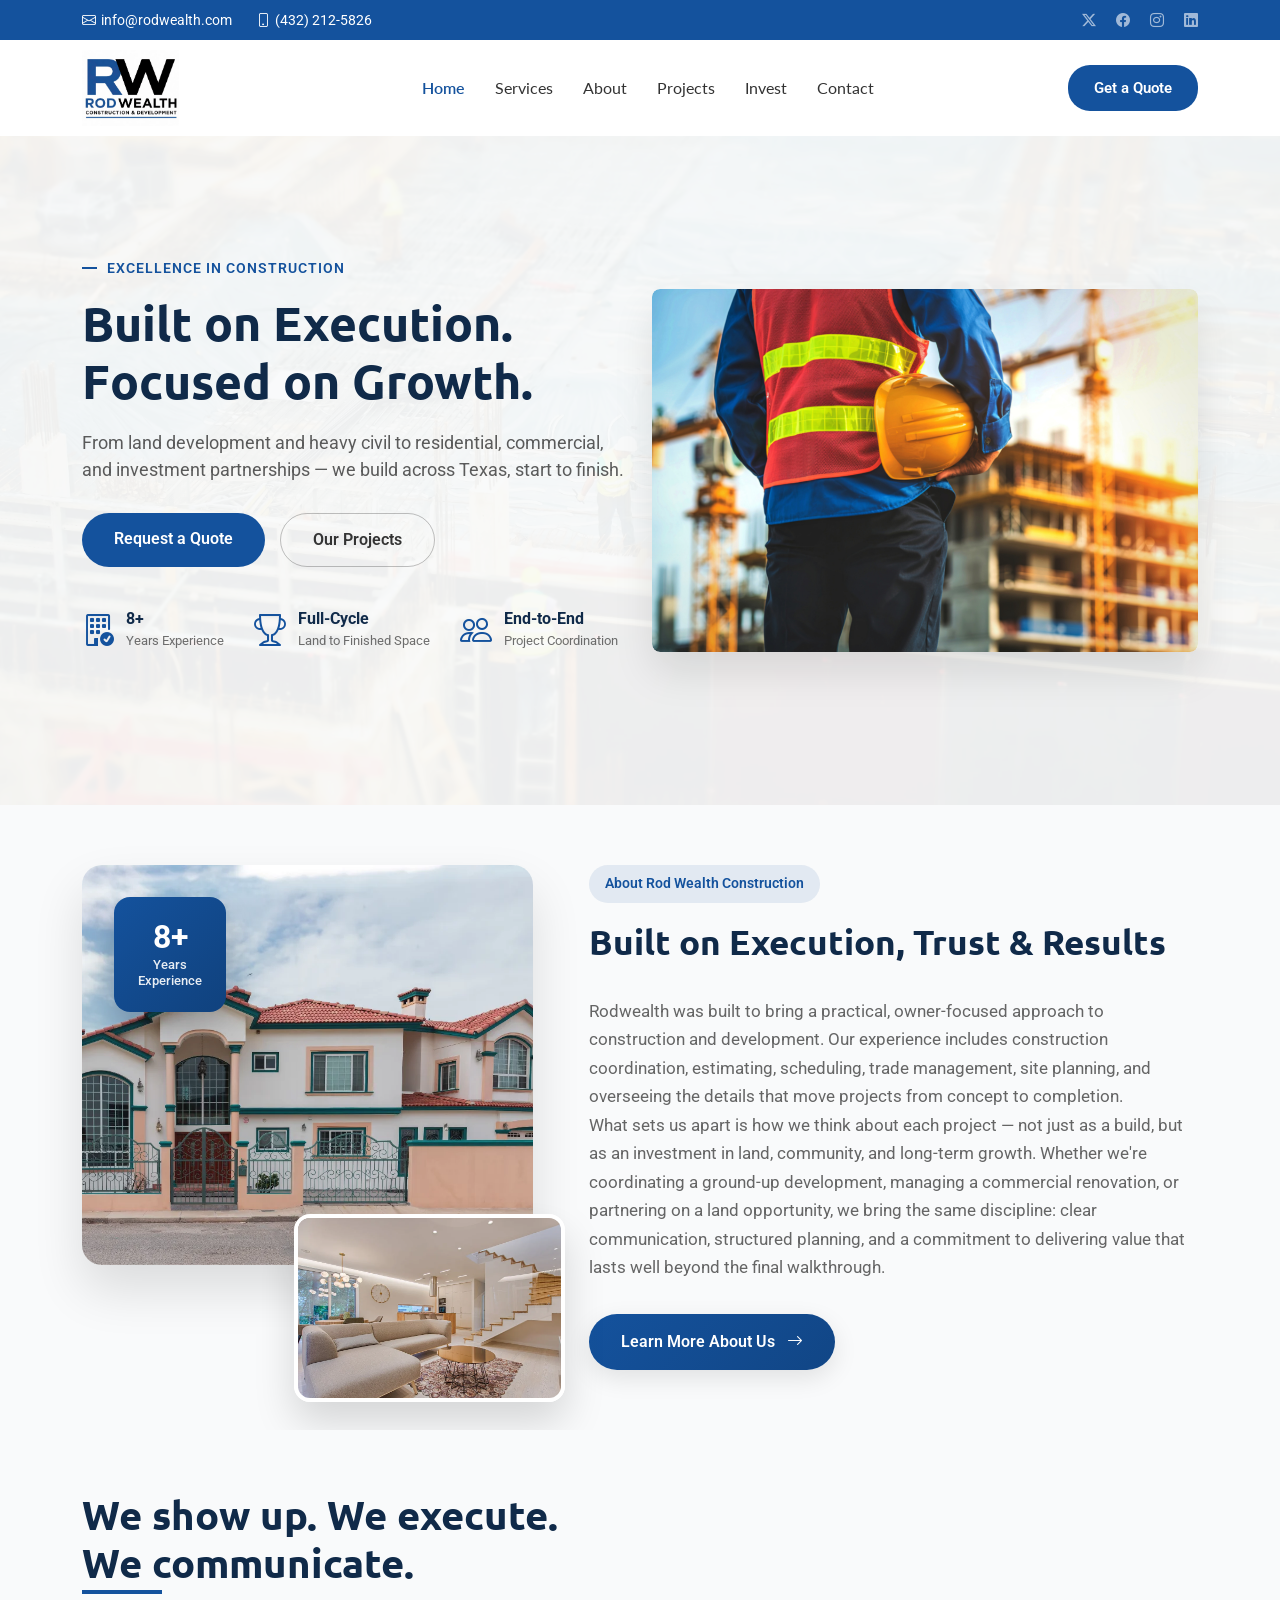
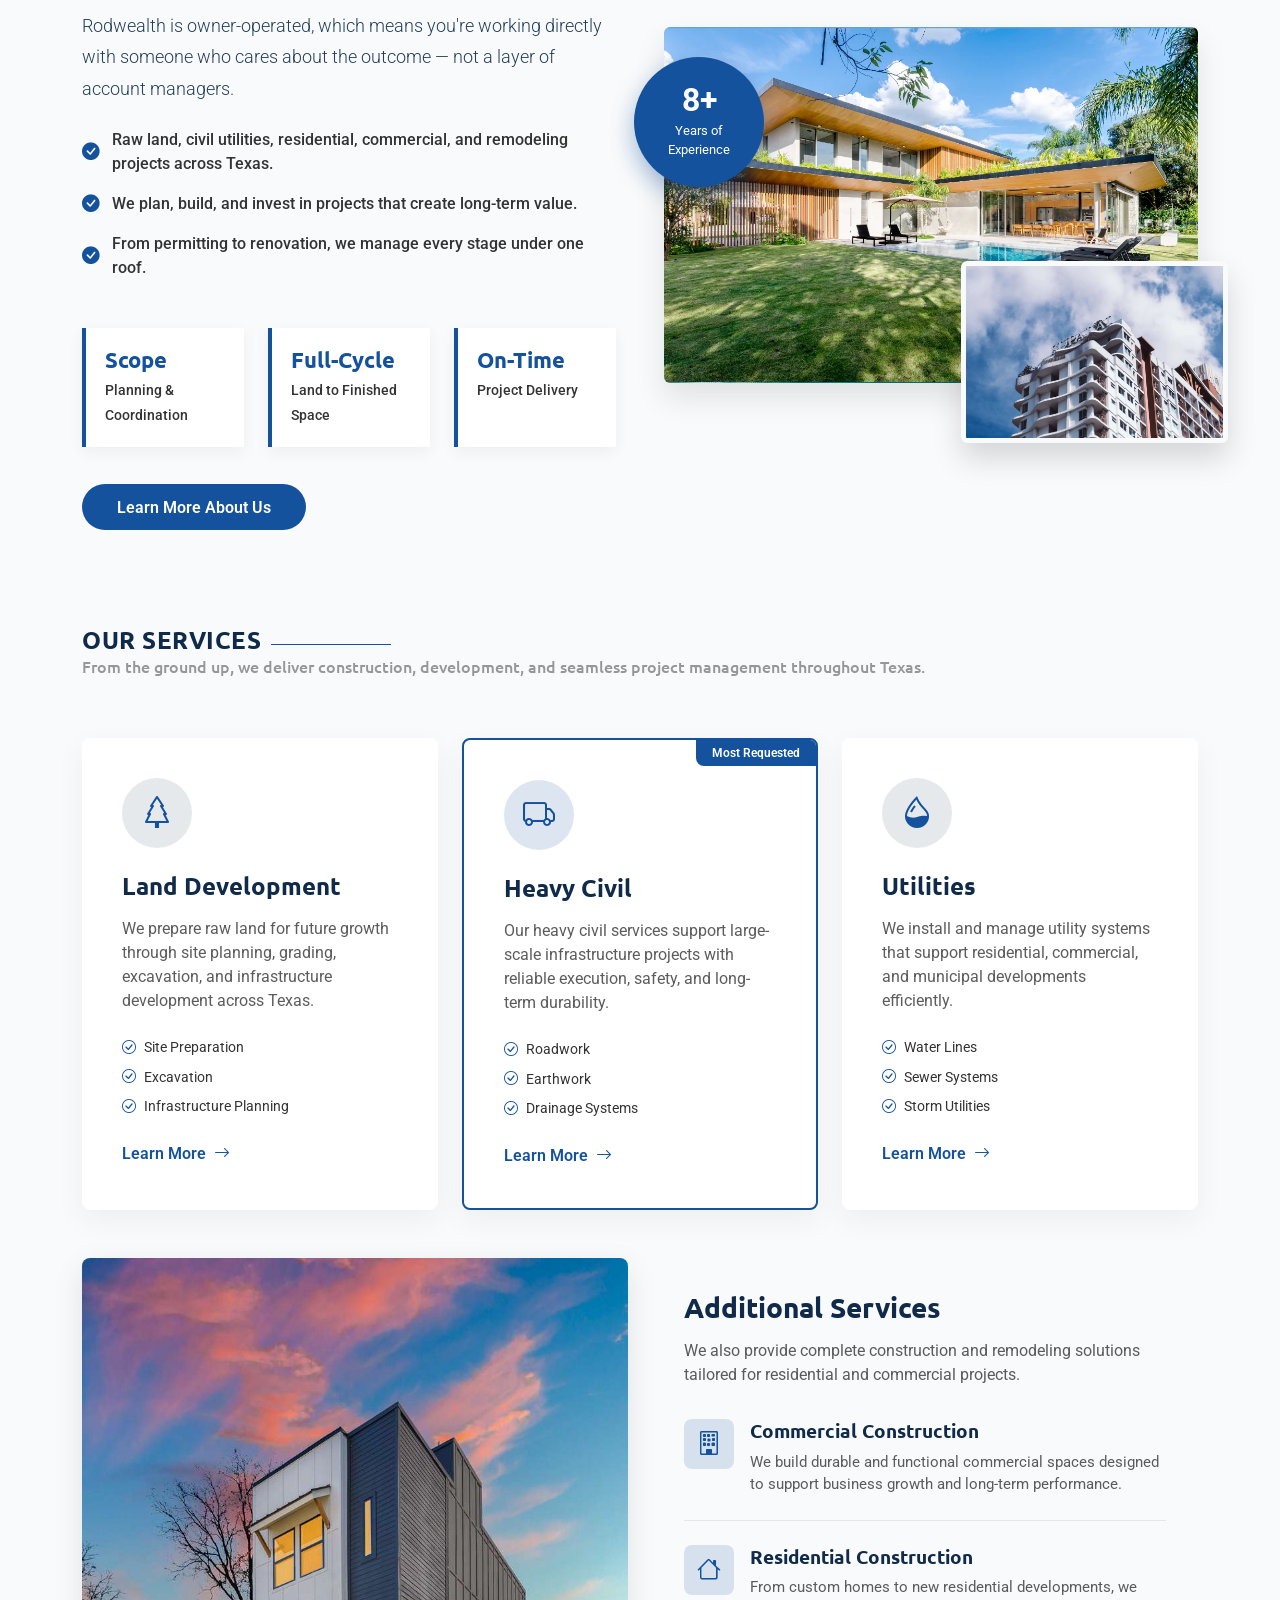
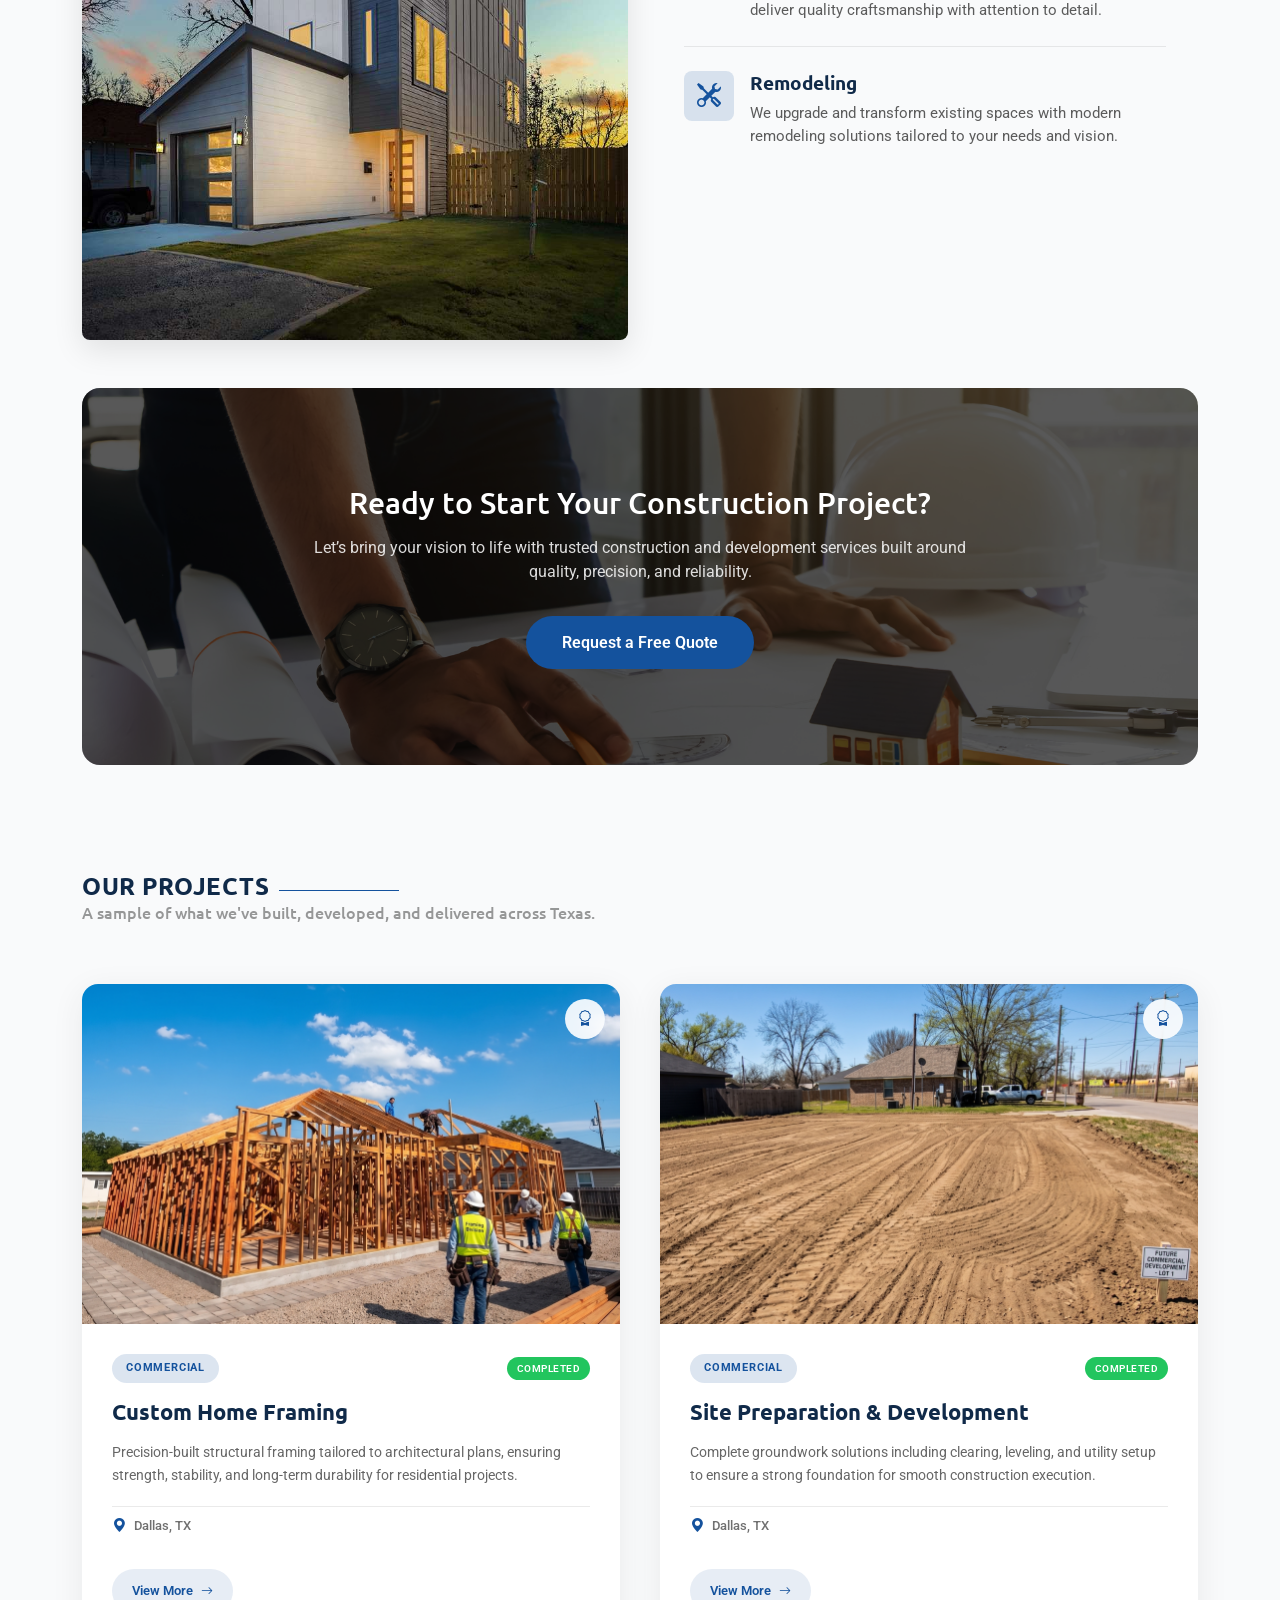
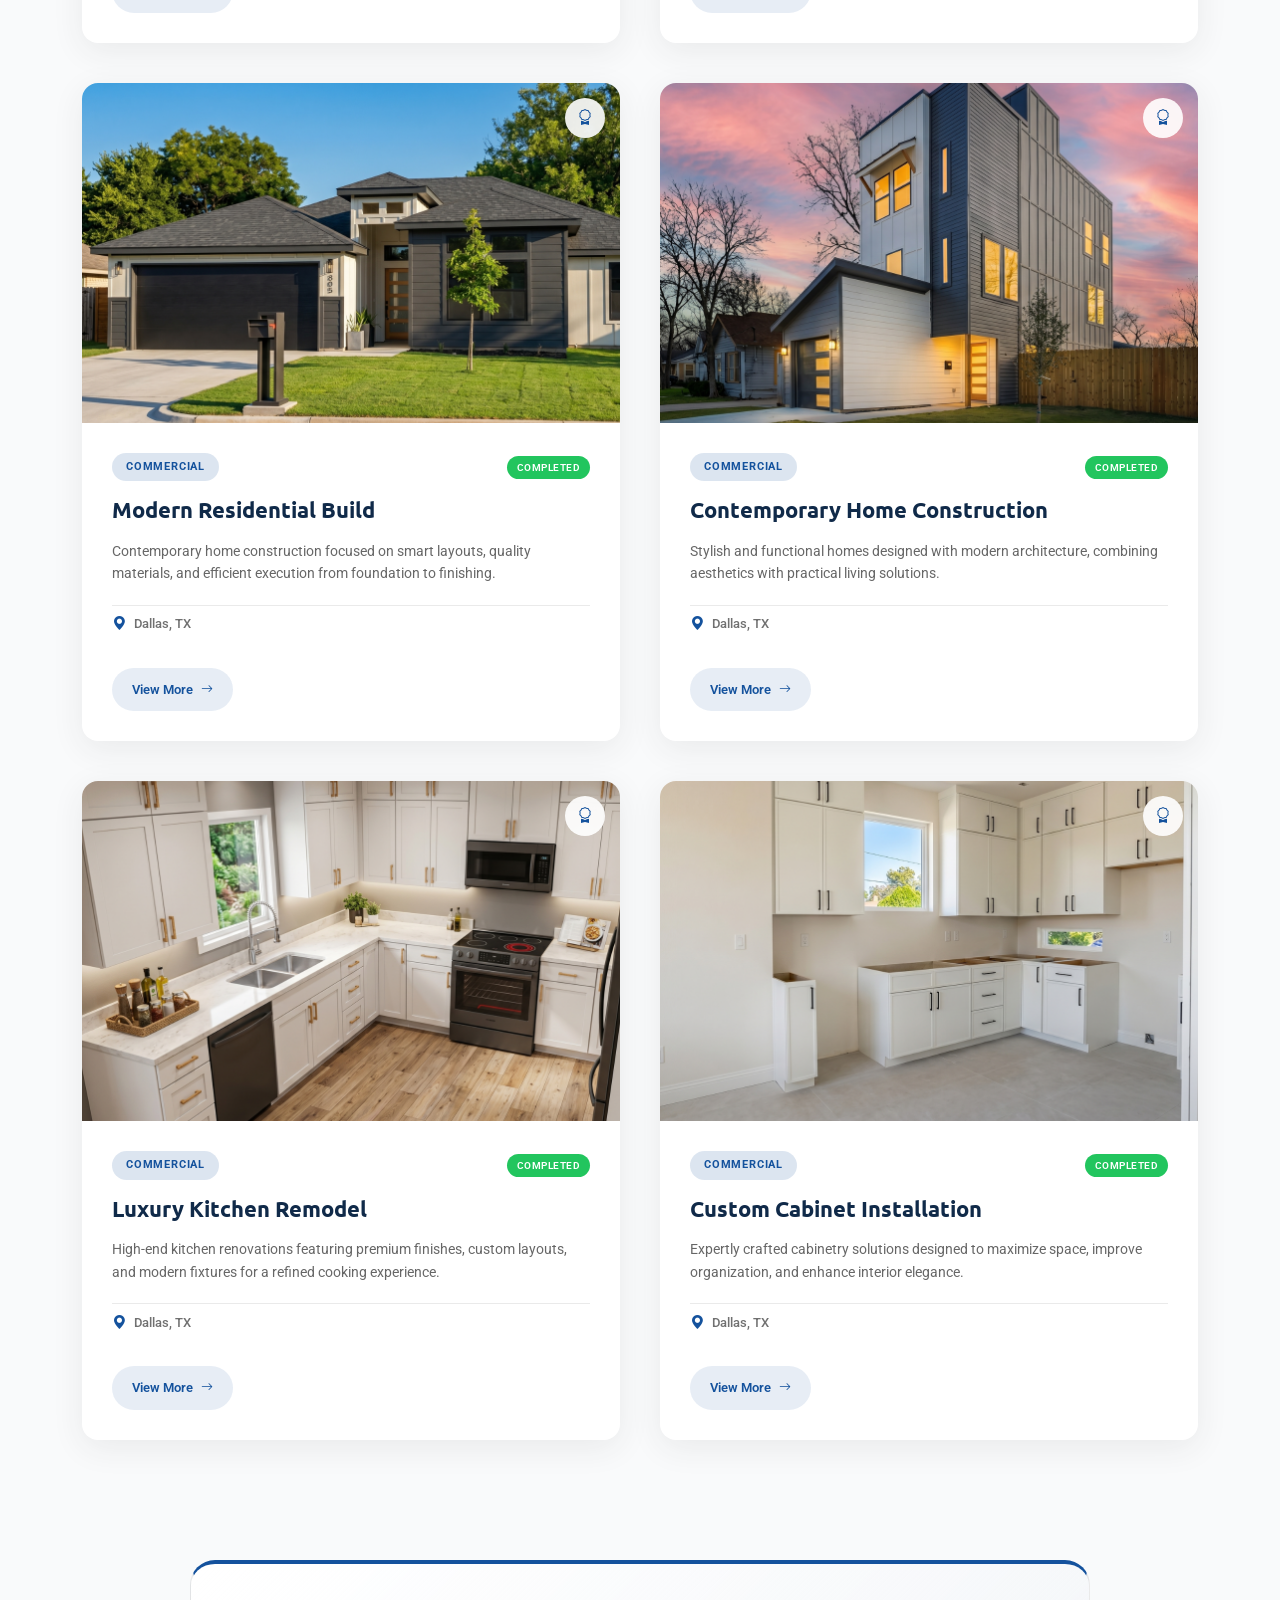
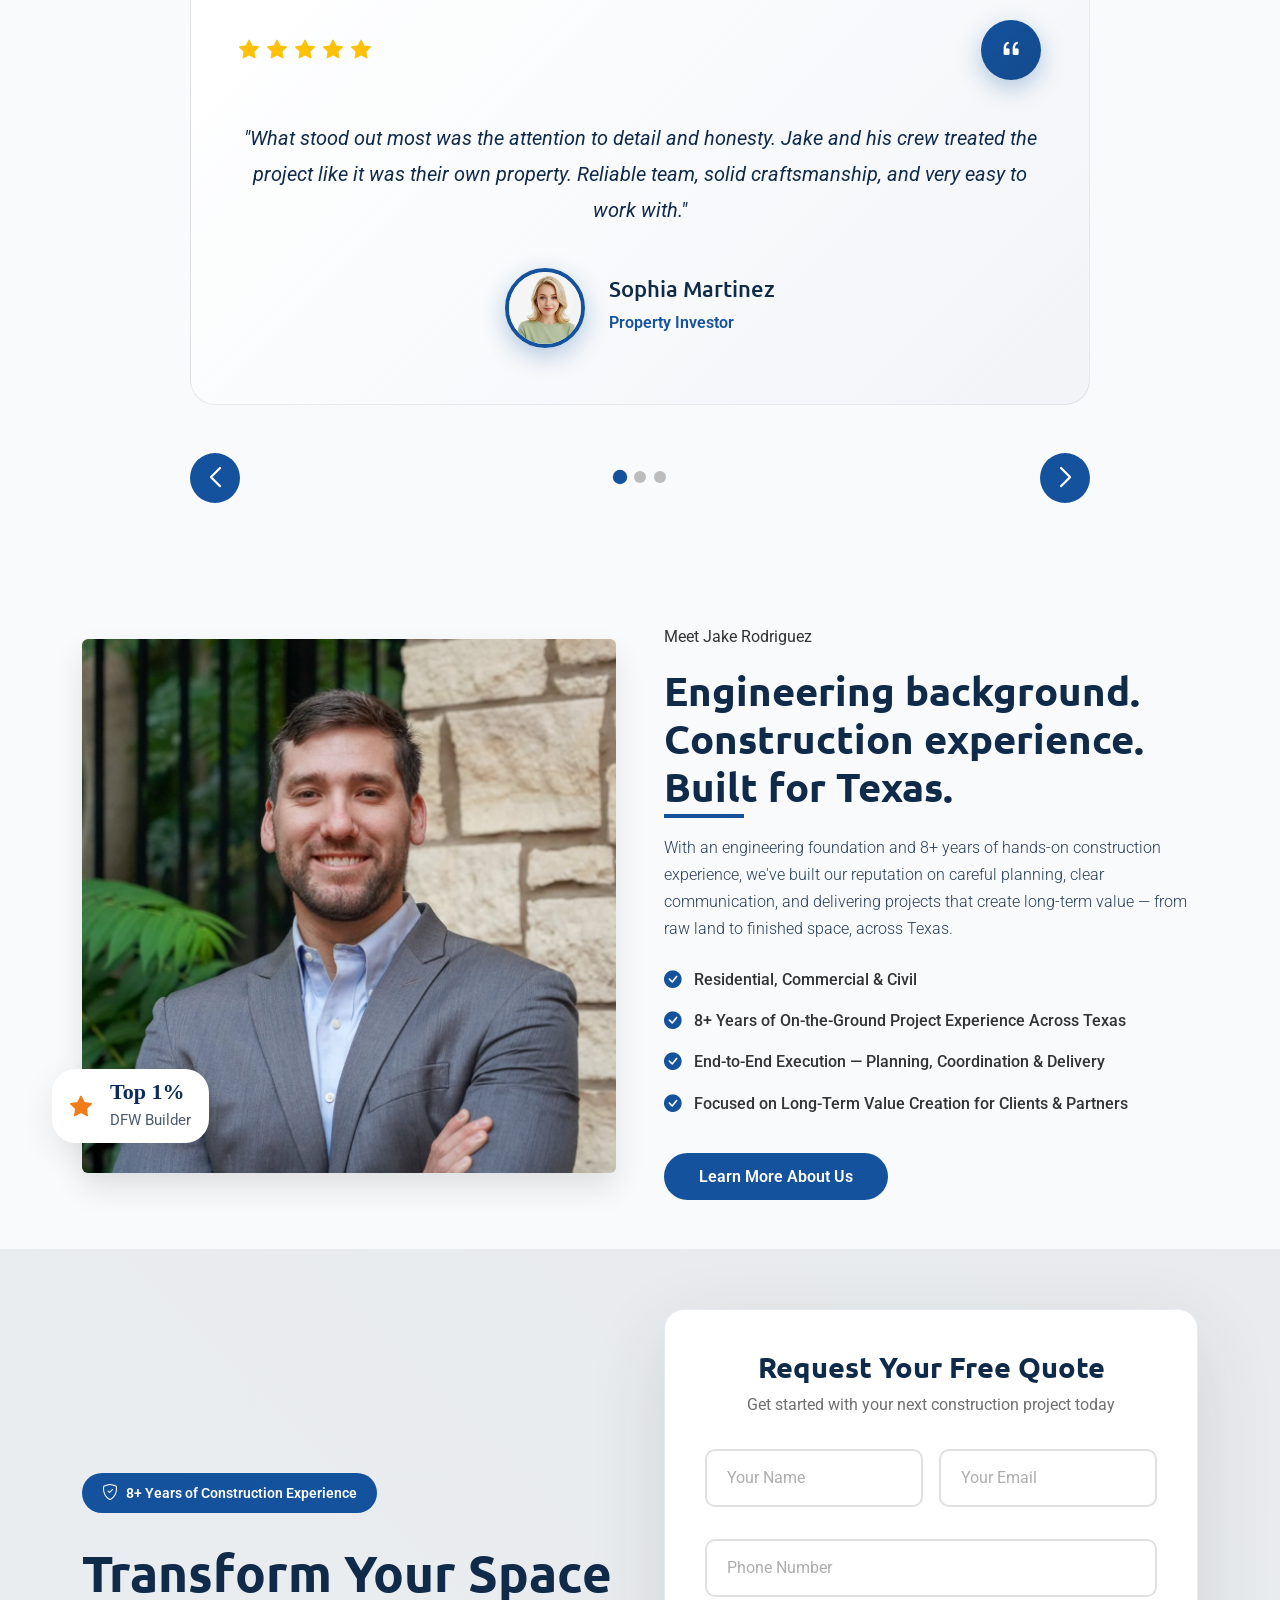
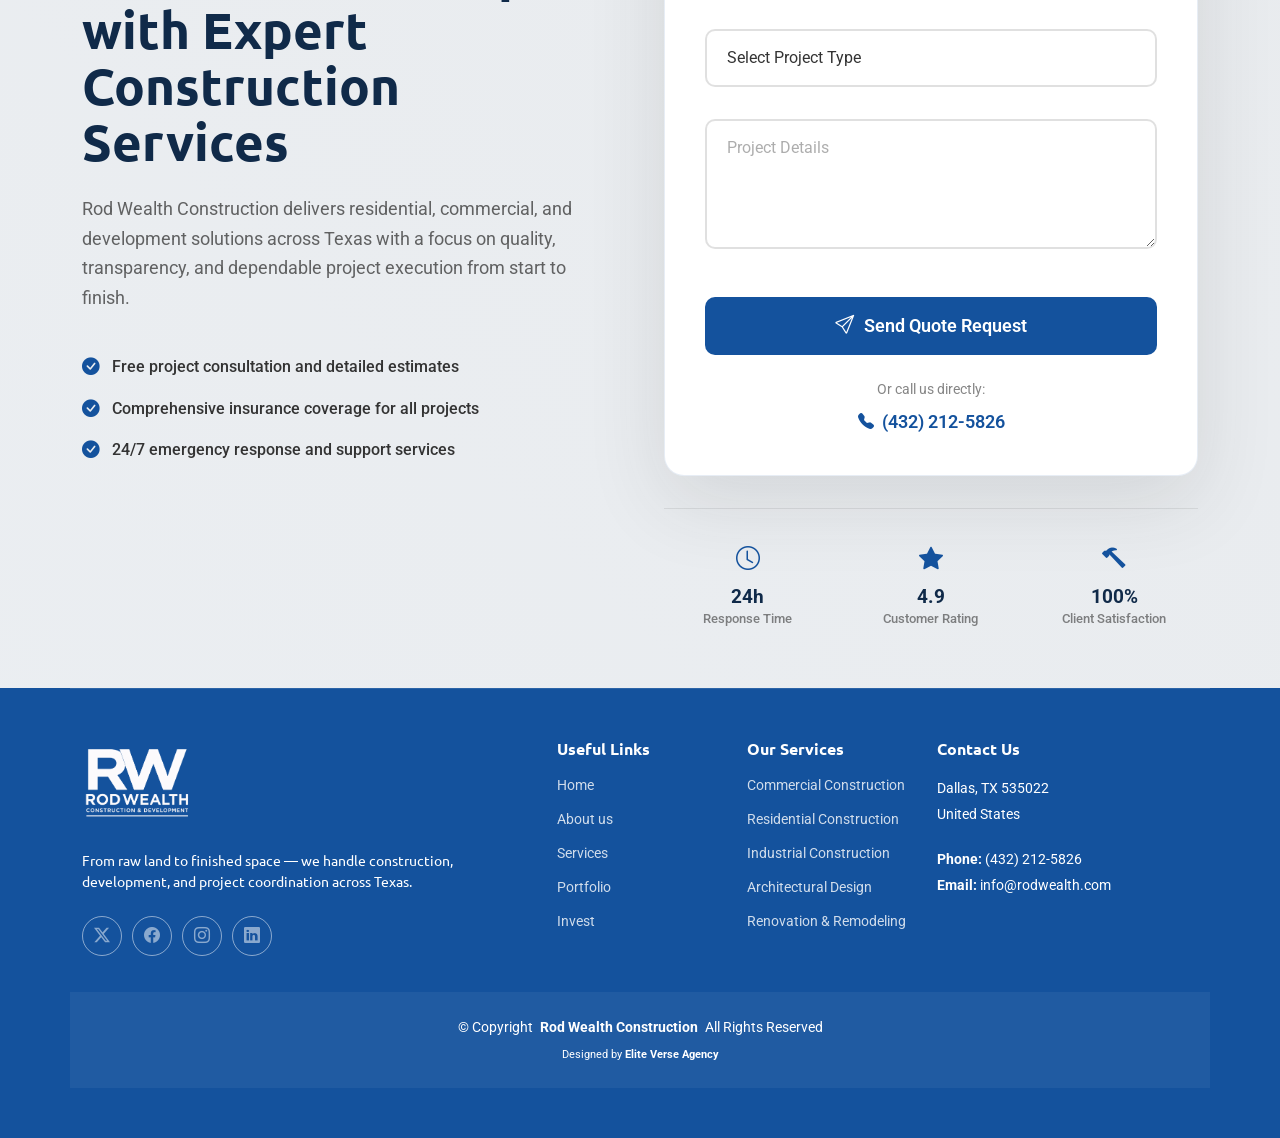
==== commit 34f5ddb6: "third commit" ====
--- a/index.html
+++ b/index.html
@@ -3,10 +3,48 @@
 
 <head>
   <meta charset="utf-8">
-  <meta content="width=device-width, initial-scale=1.0" name="viewport">
-  <title>RodWealth - Construction & Development Texas</title>
-  <meta name="description" content="">
-  <meta name="keywords" content="">
+<meta content="width=device-width, initial-scale=1.0" name="viewport">
+
+<!-- Primary Meta -->
+<title>RodWealth Construction & Development | Dallas, Texas</title>
+<meta name="description" content="RodWealth delivers residential, commercial, and land development projects across Texas. Expert construction, project planning, and investment partnerships — built for long-term value.">
+<meta name="keywords" content="construction company Dallas TX, land development Texas, residential construction Dallas, commercial construction Texas, general contractor Dallas, home remodeling Dallas, civil construction Texas, real estate development Dallas, construction project management Texas, RodWealth">
+<meta name="author" content="RodWealth">
+<meta name="robots" content="index, follow">
+<link rel="canonical" href="https://www.rodwealth.com/">
+
+<!-- Open Graph (Facebook, LinkedIn previews) -->
+<meta property="og:type" content="website">
+<meta property="og:url" content="https://www.rodwealth.com/">
+<meta property="og:title" content="RodWealth Construction & Development | Dallas, Texas">
+<meta property="og:description" content="From raw land to finished space — residential, commercial, and land development projects across Texas. Built on execution, planning, and long-term value.">
+<meta property="og:image" content="https://www.rodwealth.com/assets/img/og-image.jpg">
+
+<!-- Twitter Card -->
+<meta name="twitter:card" content="summary_large_image">
+<meta name="twitter:url" content="https://www.rodwealth.com/">
+<meta name="twitter:title" content="RodWealth Construction & Development | Dallas, Texas">
+<meta name="twitter:description" content="From raw land to finished space — residential, commercial, and land development projects across Texas.">
+<meta name="twitter:image" content="https://www.rodwealth.com/assets/img/og-image.jpg">
+
+<!-- Local Business Schema (Google) -->
+<script type="application/ld+json">
+{
+  "@context": "https://schema.org",
+  "@type": "GeneralContractor",
+  "name": "RodWealth Construction & Development",
+  "url": "https://www.rodwealth.com",
+  "description": "RodWealth delivers residential, commercial, and land development projects across Texas with a focus on execution, planning, and long-term value creation.",
+  "address": {
+    "@type": "PostalAddress",
+    "addressLocality": "Dallas",
+    "addressRegion": "TX",
+    "addressCountry": "US"
+  },
+  "areaServed": "Texas",
+  "serviceType": ["Residential Construction", "Commercial Construction", "Land Development", "Heavy Civil", "Remodeling", "Investment Partnerships"]
+}
+</script>
 
   <!-- Favicons -->
   <link href="assets/img/RodWealth-Favicon.png" rel="icon">
@@ -15,7 +53,9 @@
   <!-- Fonts -->
   <link href="https://fonts.googleapis.com" rel="preconnect">
   <link href="https://fonts.gstatic.com" rel="preconnect" crossorigin>
-  <link href="https://fonts.googleapis.com/css2?family=Roboto:ital,wght@0,100;0,300;0,400;0,500;0,700;0,900;1,100;1,300;1,400;1,500;1,700;1,900&family=Lato:ital,wght@0,100;0,300;0,400;0,700;0,900;1,100;1,300;1,400;1,700;1,900&family=Ubuntu:ital,wght@0,300;0,400;0,500;0,700;1,300;1,400;1,500;1,700&display=swap" rel="stylesheet">
+  <link
+    href="https://fonts.googleapis.com/css2?family=Roboto:ital,wght@0,100;0,300;0,400;0,500;0,700;0,900;1,100;1,300;1,400;1,500;1,700;1,900&family=Lato:ital,wght@0,100;0,300;0,400;0,700;0,900;1,100;1,300;1,400;1,700;1,900&family=Ubuntu:ital,wght@0,300;0,400;0,500;0,700;1,300;1,400;1,500;1,700&display=swap"
+    rel="stylesheet">
 
   <!-- Vendor CSS Files -->
   <link href="assets/vendor/bootstrap/css/bootstrap.min.css" rel="stylesheet">
@@ -36,7 +76,8 @@
     <div class="topbar d-flex align-items-center dark-background">
       <div class="container d-flex justify-content-center justify-content-md-between">
         <div class="contact-info d-flex align-items-center">
-          <i class="bi bi-envelope d-flex align-items-center"><a href="mailto:contact@example.com">info@rodwealth.com</a></i>
+          <i class="bi bi-envelope d-flex align-items-center"><a
+              href="mailto:contact@example.com">info@rodwealth.com</a></i>
           <i class="bi bi-phone d-flex align-items-center ms-4"><span>(432) 212-5826</span></i>
         </div>
         <div class="social-links d-none d-md-flex align-items-center">
@@ -70,7 +111,7 @@
         </nav>
 
         <div class="quote-wrapper">
-          <a href="contact" class="btn-get-quote">Get a Quote</a>
+          <a href="contact.html" class="btn-get-quote">Get a Quote</a>
         </div>
 
       </div>
@@ -90,34 +131,35 @@
           <div class="col-lg-6">
             <div class="hero-content" data-aos="fade-right" data-aos-delay="200">
               <span class="subtitle">Excellence in Construction</span>
-              <h1>Building Tomorrow's Landmarks Today</h1>
-              <p>From raw land to finished space — we handle construction, development, and project coordination across Texas.</p>
+              <h1>Built on Execution. Focused on Growth.</h1>
+              <p>From land development and heavy civil to residential, commercial, and investment partnerships — we
+                build across Texas, start to finish.</p>
 
               <div class="hero-buttons">
-                <a href="#" class="btn-primary">Request a Quote</a>
-                <a href="#" class="btn-secondary">Our Projects</a>
+                <a href="contact.html" class="btn-primary">Request a Quote</a>
+                <a href="projects.html" class="btn-secondary">Our Projects</a>
               </div>
 
               <div class="trust-badges">
                 <div class="badge-item">
                   <i class="bi bi-building-check"></i>
                   <div class="badge-text">
-                    <span class="count">10+</span>
+                    <span class="count">8+</span>
                     <span class="label">Years Experience</span>
                   </div>
                 </div>
                 <div class="badge-item">
                   <i class="bi bi-trophy"></i>
                   <div class="badge-text">
-                    <span class="count">500+</span>
-                    <span class="label">Projects Completed</span>
+                    <span class="count">Full-Cycle</span>
+                    <span class="label">Land to Finished Space</span>
                   </div>
                 </div>
                 <div class="badge-item">
                   <i class="bi bi-people"></i>
                   <div class="badge-text">
-                    <span class="count">300+</span>
-                    <span class="label">Satisfied Clients</span>
+                    <span class="count">End-to-End</span>
+                    <span class="label">Project Coordination</span>
                   </div>
                 </div>
               </div>
@@ -127,7 +169,7 @@
           <div class="col-lg-6" data-aos="fade-left" data-aos-delay="300">
             <div class="hero-image">
               <img src="assets/img/construction/hero-img.png" alt="Construction Project" class="img-fluid">
-             <!--  <div class="image-badge">
+              <!--  <div class="image-badge">
                 <span>100%</span>
                 <p>Owner Operated</p>
               </div> -->
@@ -138,6 +180,58 @@
       </div>
 
     </section><!-- /Hero Section -->
+
+    <!-- Home About Section -->
+    <section id="home-about" class="home-about section">
+
+      <div class="container" data-aos="fade-up" data-aos-delay="100">
+
+        <div class="row gy-5">
+
+          <div class="col-lg-5" data-aos="zoom-in" data-aos-delay="200">
+            <div class="image-gallery">
+              <div class="primary-image">
+                <img src="assets/img/real-estate/property-exterior-1.webp" alt="Modern Property" class="img-fluid">
+                <div class="experience-badge">
+                  <div class="badge-content">
+                    <div class="number"><span class="purecounter"></span>8+</div>
+                    <div class="text">Years<br>Experience</div>
+                  </div>
+                </div>
+              </div>
+              <div class="secondary-image">
+                <img src="assets/img/real-estate/property-interior-4.webp" alt="Luxury Interior" class="img-fluid">
+              </div>
+            </div>
+          </div>
+
+          <div class="col-lg-7" data-aos="fade-left" data-aos-delay="300">
+            <div class="content">
+              <div class="section-header">
+                <span class="section-label">About Rod Wealth Construction</span>
+                <h2>Built on Execution, Trust & Results</h2>
+              </div>
+
+              <p>Rodwealth was built to bring a practical, owner-focused approach to construction and development. Our experience includes construction coordination, estimating, scheduling, trade management, site planning, and overseeing the details that move projects from concept to completion.<br>What sets us apart is how we think about each project — not just as a build, but as an investment in 
+              land, community, and long-term growth. Whether we're coordinating a ground-up development, managing a 
+              commercial renovation, or partnering on a land opportunity, we bring the same discipline: clear 
+              communication, structured planning, and a commitment to delivering value that lasts well beyond the 
+              final walkthrough.</p>
+
+              <div class="action-section">
+                <a href="about.html" class="btn-cta">
+                  <span>Learn More About Us</span>
+                  <i class="bi bi-arrow-right"></i>
+                </a>
+              </div>
+            </div>
+          </div>
+
+        </div>
+
+      </div>
+
+    </section><!-- /Home About Section -->
 
     <!-- About Section -->
     <section id="about" class="about section">
@@ -148,64 +242,64 @@
           <div class="col-lg-6">
             <div class="about-content" data-aos="fade-right" data-aos-delay="200">
               <h2>We show up. We execute. We communicate.</h2>
-              <p class="lead">Rodwealth is owner-operated, which means you're working directly with someone who cares about the outcome — not a layer of account managers.</p>
+              <p class="lead">Rodwealth is owner-operated, which means you're working directly with someone who cares
+                about the outcome — not a layer of account managers.</p>
+
+              <div class="feature-highlights">
+                <div class="highlight-item">
+                  <i class="bi bi-check-circle-fill"></i>
+                  <span>Raw land, civil utilities, residential, commercial, and remodeling projects across Texas.</span>
+                </div>
+
+                <div class="highlight-item">
+                  <i class="bi bi-check-circle-fill"></i>
+                  <span>We plan, build, and invest in projects that create long-term value.</span>
+                </div>
+
+                <div class="highlight-item">
+                  <i class="bi bi-check-circle-fill"></i>
+                  <span>From permitting to renovation, we manage every stage under one roof.</span>
+                </div>
+              </div>
 
               <div class="achievement-boxes row g-4 mt-4">
-                <div class="col-6 col-md-3" data-aos="fade-up" data-aos-delay="300">
+                <div class="col-6 col-md-4" data-aos="fade-up" data-aos-delay="200">
                   <div class="achievement-box">
-                    <h3>10+</h3>
-                    <p>Years Experience</p>
-                  </div>
-                </div>
-                <div class="col-6 col-md-3" data-aos="fade-up" data-aos-delay="400">
+                    <h3>Scope</h3>
+                    <p>Planning & Coordination</p>
+                  </div>
+                </div>
+                <div class="col-6 col-md-4" data-aos="fade-up" data-aos-delay="300">
                   <div class="achievement-box">
-                    <h3>500+</h3>
-                    <p>Projects Completed</p>
-                  </div>
-                </div>
-                <div class="col-6 col-md-3" data-aos="fade-up" data-aos-delay="500">
+                    <h3>Full-Cycle</h3>
+                    <p>Land to Finished Space</p>
+                  </div>
+                </div>
+                <div class="col-6 col-md-4" data-aos="fade-up" data-aos-delay="400">
                   <div class="achievement-box">
-                    <h3>100%</h3>
-                    <p>Client Satisfaction</p>
-                  </div>
-                </div>
-                <div class="col-6 col-md-3" data-aos="fade-up" data-aos-delay="600">
-                  <div class="achievement-box">
-                    <h3>48</h3>
-                    <p>Team Members</p>
-                  </div>
-                </div>
-              </div>
-
-              <div class="certifications mt-5" data-aos="fade-up" data-aos-delay="700">
-                <h5>Certifications &amp; Partnerships</h5>
-                <div class="row g-3 align-items-center">
-                  <div class="col-4 col-md-3">
-                    <img src="assets/img/construction/badge-4.webp" alt="Certification" class="img-fluid">
-                  </div>
-                  <div class="col-4 col-md-3">
-                    <img src="assets/img/construction/badge-3.webp" alt="Certification" class="img-fluid">
-                  </div>
-                  <div class="col-4 col-md-3">
-                    <img src="assets/img/construction/badge-5.webp" alt="Certification" class="img-fluid">
-                  </div>
-                </div>
-              </div>
-
-              <div class="cta-container mt-5" data-aos="fade-up" data-aos-delay="800">
-                <a href="comingsoon.html" class="btn btn-primary">Learn More About Us</a>
+                    <h3>On-Time</h3>
+                    <p>Project Delivery</p>
+                  </div>
+                </div>
+              </div>
+
+
+
+              <div class="cta-container mt-5" data-aos="fade-up" data-aos-delay="200">
+                <a href="about.html" class="btn-cta">Learn More About Us</a>
               </div>
             </div>
           </div>
 
           <div class="col-lg-6">
             <div class="about-image position-relative" data-aos="fade-left" data-aos-delay="200">
-              <img src="assets/img/construction/project-3.webp" alt="Construction Team" class="img-fluid main-image rounded">
+              <img src="assets/img/construction/project-3.webp" alt="Construction Team"
+                class="img-fluid main-image rounded">
               <div class="image-overlay">
                 <img src="assets/img/construction/project-7.webp" alt="Construction Project" class="img-fluid rounded">
               </div>
               <div class="experience-badge" data-aos="zoom-in" data-aos-delay="500">
-                <span>10+</span>
+                <span>8+</span>
                 <p>Years of Experience</p>
               </div>
             </div>
@@ -222,7 +316,8 @@
       <!-- Section Title -->
       <div class="container section-title">
         <h2>Our Services</h2>
-        <p>From the ground up, we deliver construction, development, and seamless project management throughout Texas.</p>
+        <p>From the ground up, we deliver construction, development, and seamless project management throughout Texas.
+        </p>
       </div><!-- End Section Title -->
 
       <div class="container" data-aos="fade-up" data-aos-delay="100">
@@ -231,49 +326,63 @@
           <div class="col-lg-4" data-aos="fade-up" data-aos-delay="200">
             <div class="service-card">
               <div class="service-icon">
-                <i class="bi bi-building"></i>
-              </div>
-              <h3>Commercial Construction</h3>
-              <p>We deliver high-quality commercial construction solutions tailored for businesses across Texas — combining functionality, durability, and modern design to create spaces built for long-term growth.</p>
+                <i class="bi bi-tree"></i>
+              </div>
+              <h3>Land Development</h3>
+              <p>We prepare raw land for future growth through site planning, grading, excavation, and infrastructure
+                development across Texas.</p>
+
               <div class="service-features">
-                <span><i class="bi bi-check-circle"></i> Office Buildings</span>
-                <span><i class="bi bi-check-circle"></i> Retail Spaces</span>
-                <span><i class="bi bi-check-circle"></i> Warehouses</span>
-              </div>
-              <a href="about.html" class="service-link">Learn More <i class="bi bi-arrow-right"></i></a>
+                <span><i class="bi bi-check-circle"></i> Site Preparation</span>
+                <span><i class="bi bi-check-circle"></i> Excavation</span>
+                <span><i class="bi bi-check-circle"></i> Infrastructure Planning</span>
+              </div>
+
+              <a href="services.html" class="service-link">Learn More <i class="bi bi-arrow-right"></i></a>
             </div>
           </div><!-- End Service Item -->
 
           <div class="col-lg-4" data-aos="fade-up" data-aos-delay="300">
             <div class="service-card featured">
               <div class="service-badge">Most Requested</div>
+
               <div class="service-icon">
-                <i class="bi bi-house"></i>
-              </div>
-              <h3>Residential Construction</h3>
-              <p>From custom homes to complete renovations, we build comfortable and modern living spaces with attention to detail, quality craftsmanship, and seamless project execution.</p>
+                <i class="bi bi-truck"></i>
+              </div>
+
+              <h3>Heavy Civil</h3>
+
+              <p>Our heavy civil services support large-scale infrastructure projects with reliable execution, safety,
+                and long-term durability.</p>
+
               <div class="service-features">
-                <span><i class="bi bi-check-circle"></i> Custom Homes</span>
-                <span><i class="bi bi-check-circle"></i> Renovations</span>
-                <span><i class="bi bi-check-circle"></i> Additions</span>
-              </div>
-              <a href="about.html" class="service-link">Learn More <i class="bi bi-arrow-right"></i></a>
+                <span><i class="bi bi-check-circle"></i> Roadwork</span>
+                <span><i class="bi bi-check-circle"></i> Earthwork</span>
+                <span><i class="bi bi-check-circle"></i> Drainage Systems</span>
+              </div>
+
+              <a href="services.html" class="service-link">Learn More <i class="bi bi-arrow-right"></i></a>
             </div>
           </div><!-- End Service Item -->
 
           <div class="col-lg-4" data-aos="fade-up" data-aos-delay="400">
             <div class="service-card">
               <div class="service-icon">
-                <i class="bi bi-gear"></i>
-              </div>
-              <h3>Industrial Construction</h3>
-              <p>We provide reliable industrial construction services designed for efficiency, safety, and scalability — supporting warehouses, manufacturing facilities, and large-scale operations.</p>
+                <i class="bi bi-droplet-half"></i>
+              </div>
+
+              <h3>Utilities</h3>
+
+              <p>We install and manage utility systems that support residential, commercial, and municipal developments
+                efficiently.</p>
+
               <div class="service-features">
-                <span><i class="bi bi-check-circle"></i> Manufacturing</span>
-                <span><i class="bi bi-check-circle"></i> Processing Plants</span>
-                <span><i class="bi bi-check-circle"></i> Storage Facilities</span>
-              </div>
-              <a href="about.html" class="service-link">Learn More <i class="bi bi-arrow-right"></i></a>
+                <span><i class="bi bi-check-circle"></i> Water Lines</span>
+                <span><i class="bi bi-check-circle"></i> Sewer Systems</span>
+                <span><i class="bi bi-check-circle"></i> Storm Utilities</span>
+              </div>
+
+              <a href="services.html" class="service-link">Learn More <i class="bi bi-arrow-right"></i></a>
             </div>
           </div><!-- End Service Item -->
         </div>
@@ -288,26 +397,32 @@
           <div class="col-lg-6" data-aos="fade-up" data-aos-delay="200">
             <div class="service-list-block">
               <h3>Additional Services</h3>
-              <p>Beyond construction, we offer end-to-end project support including planning, coordination, and renovation services to ensure every project is delivered smoothly and efficiently.</p>
+
+              <p>We also provide complete construction and remodeling solutions tailored for residential and commercial
+                projects.</p>
 
               <div class="service-list">
                 <div class="service-list-item" data-aos="fade-up" data-aos-delay="100">
                   <div class="service-list-icon">
-                    <i class="bi bi-rulers"></i>
-                  </div>
+                    <i class="bi bi-building"></i>
+                  </div>
+
                   <div class="service-list-content">
-                    <h4>Architectural Design</h4>
-                    <p>Our design solutions focus on functionality, aesthetics, and structural efficiency to create spaces that align with your vision and project goals.</p>
+                    <h4>Commercial Construction</h4>
+                    <p>We build durable and functional commercial spaces designed to support business growth and
+                      long-term performance.</p>
                   </div>
                 </div><!-- End Service List Item -->
 
                 <div class="service-list-item" data-aos="fade-up" data-aos-delay="200">
                   <div class="service-list-icon">
-                    <i class="bi bi-calendar-check"></i>
-                  </div>
+                    <i class="bi bi-house"></i>
+                  </div>
+
                   <div class="service-list-content">
-                    <h4>Project Management</h4>
-                    <p>We oversee timelines, budgeting, coordination, and execution to keep every phase of your project organized, transparent, and on schedule.</p>
+                    <h4>Residential Construction</h4>
+                    <p>From custom homes to new residential developments, we deliver quality craftsmanship with
+                      attention to detail.</p>
                   </div>
                 </div><!-- End Service List Item -->
 
@@ -315,9 +430,11 @@
                   <div class="service-list-icon">
                     <i class="bi bi-tools"></i>
                   </div>
+
                   <div class="service-list-content">
-                    <h4>Renovation &amp; Remodeling</h4>
-                    <p>We transform outdated spaces into modern, functional environments through high-quality renovation and remodeling solutions tailored to your needs.</p>
+                    <h4>Remodeling</h4>
+                    <p>We upgrade and transform existing spaces with modern remodeling solutions tailored to your needs
+                      and vision.</p>
                   </div>
                 </div><!-- End Service List Item -->
               </div>
@@ -327,8 +444,9 @@
 
         <div class="cta-container text-center mt-5" data-aos="fade-up" data-aos-delay="300">
           <h3>Ready to Start Your Construction Project?</h3>
-          <p>Let’s bring your vision to life with trusted construction and development services built around quality, precision, and reliability.</p>
-          <a href="#" class="btn btn-cta">Request a Free Quote</a>
+          <p>Let’s bring your vision to life with trusted construction and development services built around quality,
+            precision, and reliability.</p>
+          <a href="contact.html" class="btn btn-cta">Request a Free Quote</a>
         </div>
 
       </div>
@@ -357,14 +475,15 @@
               <h3 class="project-title">Custom Home Framing</h3>
               <div class="project-details">
                 <div class="project-info">
-                  <p>Precision-built structural framing tailored to architectural plans, ensuring strength, stability, and long-term durability for residential projects.</p>
+                  <p>Precision-built structural framing tailored to architectural plans, ensuring strength, stability,
+                    and long-term durability for residential projects.</p>
                 </div>
                 <div class="project-location">
                   <i class="bi bi-geo-alt-fill"></i>
                   <span>Dallas, TX</span>
                 </div>
               </div>
-              <a href="portfolio.html" class="project-link">
+              <a href="projects.html" class="project-link">
                 <span>View More</span>
                 <i class="bi bi-arrow-right"></i>
               </a>
@@ -386,14 +505,15 @@
               <h3 class="project-title">Site Preparation & Development</h3>
               <div class="project-details">
                 <div class="project-info">
-                  <p>Complete groundwork solutions including clearing, leveling, and utility setup to ensure a strong foundation for smooth construction execution.</p>
+                  <p>Complete groundwork solutions including clearing, leveling, and utility setup to ensure a strong
+                    foundation for smooth construction execution.</p>
                 </div>
                 <div class="project-location">
                   <i class="bi bi-geo-alt-fill"></i>
                   <span>Dallas, TX</span>
                 </div>
               </div>
-              <a href="portfolio.html" class="project-link">
+              <a href="projects.html" class="project-link">
                 <span>View More</span>
                 <i class="bi bi-arrow-right"></i>
               </a>
@@ -415,14 +535,15 @@
               <h3 class="project-title">Modern Residential Build</h3>
               <div class="project-details">
                 <div class="project-info">
-                  <p>Contemporary home construction focused on smart layouts, quality materials, and efficient execution from foundation to finishing.</p>
+                  <p>Contemporary home construction focused on smart layouts, quality materials, and efficient execution
+                    from foundation to finishing.</p>
                 </div>
                 <div class="project-location">
                   <i class="bi bi-geo-alt-fill"></i>
                   <span>Dallas, TX</span>
                 </div>
               </div>
-              <a href="portfolio.html" class="project-link">
+              <a href="projects.html" class="project-link">
                 <span>View More</span>
                 <i class="bi bi-arrow-right"></i>
               </a>
@@ -444,14 +565,15 @@
               <h3 class="project-title">Contemporary Home Construction</h3>
               <div class="project-details">
                 <div class="project-info">
-                  <p>Stylish and functional homes designed with modern architecture, combining aesthetics with practical living solutions.</p>
+                  <p>Stylish and functional homes designed with modern architecture, combining aesthetics with practical
+                    living solutions.</p>
                 </div>
                 <div class="project-location">
                   <i class="bi bi-geo-alt-fill"></i>
                   <span>Dallas, TX</span>
                 </div>
               </div>
-              <a href="portfolio.html" class="project-link">
+              <a href="projects.html" class="project-link">
                 <span>View More</span>
                 <i class="bi bi-arrow-right"></i>
               </a>
@@ -473,14 +595,15 @@
               <h3 class="project-title">Luxury Kitchen Remodel</h3>
               <div class="project-details">
                 <div class="project-info">
-                  <p>High-end kitchen renovations featuring premium finishes, custom layouts, and modern fixtures for a refined cooking experience.</p>
+                  <p>High-end kitchen renovations featuring premium finishes, custom layouts, and modern fixtures for a
+                    refined cooking experience.</p>
                 </div>
                 <div class="project-location">
                   <i class="bi bi-geo-alt-fill"></i>
                   <span>Dallas, TX</span>
                 </div>
               </div>
-              <a href="portfolio.html" class="project-link">
+              <a href="projects.html" class="project-link">
                 <span>View More</span>
                 <i class="bi bi-arrow-right"></i>
               </a>
@@ -502,14 +625,15 @@
               <h3 class="project-title">Custom Cabinet Installation</h3>
               <div class="project-details">
                 <div class="project-info">
-                  <p>Expertly crafted cabinetry solutions designed to maximize space, improve organization, and enhance interior elegance.</p>
+                  <p>Expertly crafted cabinetry solutions designed to maximize space, improve organization, and enhance
+                    interior elegance.</p>
                 </div>
                 <div class="project-location">
                   <i class="bi bi-geo-alt-fill"></i>
                   <span>Dallas, TX</span>
                 </div>
               </div>
-              <a href="portfolio.html" class="project-link">
+              <a href="projects.html" class="project-link">
                 <span>View More</span>
                 <i class="bi bi-arrow-right"></i>
               </a>
@@ -522,13 +646,15 @@
             </div>
           </div><!-- End Project Item -->
 
-          
+
 
         </div>
 
       </div>
 
     </section><!-- /Projects Section -->
+
+    
 
     <!-- Testimonials Section -->
     <section id="testimonials" class="testimonials section">
@@ -573,7 +699,8 @@
                   </div>
                 </div>
                 <div class="testimonial-body">
-                  <p>"What stood out most was the attention to detail and honesty. Jake and his crew treated the project like it was their own property. Reliable team, solid craftsmanship, and very easy to work with."</p>
+                  <p>"What stood out most was the attention to detail and honesty. Jake and his crew treated the project
+                    like it was their own property. Reliable team, solid craftsmanship, and very easy to work with."</p>
                 </div>
                 <div class="testimonial-footer">
                   <div class="author-info">
@@ -602,7 +729,9 @@
                   </div>
                 </div>
                 <div class="testimonial-body">
-                  <p>"Jake and the Rod Wealth Construction team made the entire process smooth from start to finish. Communication was clear, timelines were respected, and the final result honestly exceeded our expectations."</p>
+                  <p>"Jake and the Rod Wealth Construction team made the entire process smooth from start to finish.
+                    Communication was clear, timelines were respected, and the final result honestly exceeded our
+                    expectations."</p>
                 </div>
                 <div class="testimonial-footer">
                   <div class="author-info">
@@ -631,7 +760,9 @@
                   </div>
                 </div>
                 <div class="testimonial-body">
-                  <p>"We hired Rod Wealth Construction for a commercial renovation project in Texas, and the professionalism throughout the project was outstanding. Jake stayed involved, kept us updated, and delivered quality work on time."</p>
+                  <p>"We hired Rod Wealth Construction for a commercial renovation project in Texas, and the
+                    professionalism throughout the project was outstanding. Jake stayed involved, kept us updated, and
+                    delivered quality work on time."</p>
                 </div>
                 <div class="testimonial-footer">
                   <div class="author-info">
@@ -659,147 +790,8 @@
 
     </section><!-- /Testimonials Section -->
 
-    <!-- Certifications Section -->
-    <!-- Certifications Section -->
-<section id="certifications" class="certifications section">
-
-  <!-- Section Title -->
-  <div class="container section-title">
-    <h2>Certified &amp; Trusted</h2>
-    <p>Reliable craftsmanship and quality construction services built for projects across Texas.</p>
-  </div><!-- End Section Title -->
-
-  <div class="container" data-aos="fade-up" data-aos-delay="100">
-
-    <div class="row align-items-center mb-5 content">
-      <div class="col-lg-6" data-aos="fade-right" data-aos-delay="200">
-        <h2>Built on Quality, Safety & Reliability</h2>
-        <p>At Rod Wealth Construction, we prioritize professionalism, project transparency, and high construction standards in every project we deliver. From residential builds to commercial developments, our focus remains on quality workmanship, efficient coordination, and long-term client satisfaction.</p>
-      </div>
-
-      <div class="col-lg-6" data-aos="fade-left" data-aos-delay="300">
-        <div class="badge-highlight">
-          <img src="assets/img/construction/badge-5.webp" alt="Quality Excellence Badge" class="img-fluid">
-          <div class="badge-content">
-            <h4>Trusted Texas Contractor</h4>
-            <p>Recognized for dependable project execution, construction quality, and client-focused service.</p>
-          </div>
-        </div>
-      </div>
-    </div>
-
-    <div class="certification-grid" data-aos="fade-up" data-aos-delay="400">
-
-      <div class="cert-card" data-aos="flip-left" data-aos-delay="100">
-        <div class="cert-icon">
-          <img src="assets/img/construction/badge-1.webp" alt="Quality Construction" class="img-fluid">
-        </div>
-        <div class="cert-details">
-          <h5>Quality Construction</h5>
-          <span class="cert-category">Project Standards</span>
-          <p>We maintain high-quality building practices with attention to durability, precision, and detail.</p>
-        </div>
-      </div>
-
-      <div class="cert-card" data-aos="flip-left" data-aos-delay="200">
-        <div class="cert-icon">
-          <img src="assets/img/construction/badge-2.webp" alt="Safety First" class="img-fluid">
-        </div>
-        <div class="cert-details">
-          <h5>Safety Focused</h5>
-          <span class="cert-category">Job Site Safety</span>
-          <p>Every project is managed with strict safety procedures to protect both workers and clients.</p>
-        </div>
-      </div>
-
-      <div class="cert-card" data-aos="flip-left" data-aos-delay="300">
-        <div class="cert-icon">
-          <img src="assets/img/construction/badge-3.webp" alt="Licensed Contractor" class="img-fluid">
-        </div>
-        <div class="cert-details">
-          <h5>Professionally Managed</h5>
-          <span class="cert-category">Reliable Execution</span>
-          <p>Our team ensures projects stay organized, efficient, and completed with professional oversight.</p>
-        </div>
-      </div>
-
-      <div class="cert-card" data-aos="flip-left" data-aos-delay="400">
-        <div class="cert-icon">
-          <img src="assets/img/construction/badge-4.webp" alt="Modern Solutions" class="img-fluid">
-        </div>
-        <div class="cert-details">
-          <h5>Modern Building Solutions</h5>
-          <span class="cert-category">Construction</span>
-          <p>We apply modern construction methods and practical solutions tailored to each project's needs.</p>
-        </div>
-      </div>
-
-      <div class="cert-card" data-aos="flip-left" data-aos-delay="500">
-        <div class="cert-icon">
-          <img src="assets/img/construction/badge-6.webp" alt="Fully Insured" class="img-fluid">
-        </div>
-        <div class="cert-details">
-          <h5>Fully Insured</h5>
-          <span class="cert-category">Project Protection</span>
-          <p>We operate with full insurance coverage for added confidence, accountability, and peace of mind.</p>
-        </div>
-      </div>
-
-      <div class="cert-card" data-aos="flip-left" data-aos-delay="600">
-        <div class="cert-icon">
-          <img src="assets/img/construction/badge-7.webp" alt="Experienced Team" class="img-fluid">
-        </div>
-        <div class="cert-details">
-          <h5>Experienced Team</h5>
-          <span class="cert-category">Skilled Professionals</span>
-          <p>Our experienced crew brings practical knowledge, craftsmanship, and dedication to every build.</p>
-        </div>
-      </div>
-
-    </div>
-
-    <div class="achievements-banner" data-aos="zoom-in" data-aos-delay="700">
-      <div class="row text-center">
-
-        <div class="col-lg-3 col-sm-6">
-          <div class="achievement-item">
-            <i class="bi bi-building"></i>
-            <h3>100+</h3>
-            <p>Projects Completed</p>
-          </div>
-        </div>
-
-        <div class="col-lg-3 col-sm-6">
-          <div class="achievement-item">
-            <i class="bi bi-shield-check"></i>
-            <h3>100%</h3>
-            <p>Commitment to Safety</p>
-          </div>
-        </div>
-
-        <div class="col-lg-3 col-sm-6">
-          <div class="achievement-item">
-            <i class="bi bi-clock-history"></i>
-            <h3>10+</h3>
-            <p>Years of Experience</p>
-          </div>
-        </div>
-
-        <div class="col-lg-3 col-sm-6">
-          <div class="achievement-item">
-            <i class="bi bi-people"></i>
-            <h3>250+</h3>
-            <p>Satisfied Clients</p>
-          </div>
-        </div>
-
-      </div>
-    </div>
-
-  </div>
-
-</section><!-- /Certifications Section -->
-<!-- About Section -->
+    
+    <!-- About Section -->
     <section id="about" class="about section">
 
       <div class="container" data-aos="fade-up" data-aos-delay="100">
@@ -808,11 +800,12 @@
 
           <div class="col-lg-6">
             <div class="about-image position-relative" data-aos="fade-right" data-aos-delay="200">
-              <img src="assets/img/468243831_849362040722139_1659241121507608264_n.jpg" alt="Construction Team" class="img-fluid main-image rounded">
+              <img src="assets/img/468243831_849362040722139_1659241121507608264_n.jpg" alt="Construction Team"
+                class="img-fluid main-image rounded">
               <div class="experience-badge2" data-aos="zoom-in" data-aos-delay="500">
                 <div class="badge-content">
                   <span>Top 1%</span>
-                  <p>DFW Builder-Realtor 2025</p>
+                  <p>DFW Builder</p>
                 </div>
               </div>
             </div>
@@ -821,37 +814,38 @@
           <div class="col-lg-6">
             <div class="about-content" data-aos="fade-left" data-aos-delay="200">
               <p>Meet Jake Rodriguez</p>
-              <h2>A licensed builder and realtor — that's rare in Texas.</h2>
-              <p class="lead" style="font-size: 16px;">Born and raised in Oak Cliff, I started swinging hammers at 16. Eighteen years and 180+ homes later, I run a small team of craftsmen, designers, and agents who treat every project like it's our own street.</p>
+              <h2>Engineering background. Construction experience. Built for Texas.</h2>
+              <p class="lead" style="font-size: 16px;">With an engineering foundation and 8+ years of hands-on
+                construction
+                experience, we've built our reputation on careful planning, clear communication, and delivering projects
+                that create long-term value — from raw land to finished space, across Texas.</p>
 
               <div class="feature-highlights">
                 <div class="highlight-item">
                   <i class="bi bi-check-circle-fill"></i>
-                  <span>Texas Class A General Contractor (TRCC #14082)</span>
+                  <span>Residential, Commercial & Civil</span>
                 </div>
                 <div class="highlight-item">
                   <i class="bi bi-check-circle-fill"></i>
-                  <span>Licensed Realtor — Texas Real Estate Commission</span>
+                  <span>8+ Years of On-the-Ground Project Experience Across Texas</span>
                 </div>
                 <div class="highlight-item">
                   <i class="bi bi-check-circle-fill"></i>
-                  <span>BBB A+ Accredited · Houzz Best of 2023, 2024</span>
+                  <span>End-to-End Execution — Planning, Coordination & Delivery</span>
                 </div>
                 <div class="highlight-item">
                   <i class="bi bi-check-circle-fill"></i>
-                  <span>Featured in D Magazine Home + Modern Luxury</span>
-                </div>
-              </div>
-
-              
+                  <span>Focused on Long-Term Value Creation for Clients & Partners</span>
+                </div>
+              </div>
 
               <div class="cta-container mt-5" data-aos="fade-up" data-aos-delay="800">
-                <a href="about.html" class="btn btn-primary">Learn More About Us</a>
-              </div>
-            </div>
-          </div>
-
-          
+                <a href="about.html" class="btn-cta">Learn More About Us</a>
+              </div>
+            </div>
+          </div>
+
+
         </div>
 
       </div>
@@ -870,12 +864,13 @@
               <div class="badge-wrapper">
                 <span class="cta-badge">
                   <i class="bi bi-shield-check"></i>
-                  Licensed &amp; Bonded Since 2015
+                  8+ Years of Construction Experience
                 </span>
               </div>
 
               <h2>Transform Your Space with Expert Construction Services</h2>
-              <p>Rod Wealth Construction delivers residential, commercial, and development solutions across Texas with a focus on quality, transparency, and dependable project execution from start to finish.</p>
+              <p>Rod Wealth Construction delivers residential, commercial, and development solutions across Texas with a
+                focus on quality, transparency, and dependable project execution from start to finish.</p>
 
               <div class="feature-highlights">
                 <div class="highlight-item">
@@ -902,7 +897,7 @@
                   <p>Get started with your next construction project today</p>
                 </div>
 
-                <form action="forms/get-a-quote.php" method="post" class="php-email-form">
+                <form action="" method="post" class="custom-email-form">
                   <div class="row g-3">
                     <div class="col-md-6">
                       <div class="form-group">
@@ -933,7 +928,8 @@
                     </div>
                     <div class="col-12">
                       <div class="form-group">
-                        <textarea name="message" class="form-control" rows="4" placeholder="Project Details" required=""></textarea>
+                        <textarea name="message" class="form-control" rows="4" placeholder="Project Details"
+                          required=""></textarea>
                       </div>
                     </div>
                   </div>
@@ -989,8 +985,8 @@
                         <i class="bi bi-hammer"></i>
                       </div>
                       <div class="trust-content">
-                        <span class="trust-number">150+</span>
-                        <span class="trust-label">Projects Done</span>
+                        <span class="trust-number">100%</span>
+                        <span class="trust-label">Client Satisfaction</span>
                       </div>
                     </div>
                   </div>
@@ -1017,7 +1013,8 @@
             <img src="assets/img/RodWealth-FooterLogo.png" alt="" style="max-height: 86px;">
 
           </a>
-          <p>From raw land to finished space — we handle construction, development, and project coordination across Texas.</p>
+          <p>From raw land to finished space — we handle construction, development, and project coordination across
+            Texas.</p>
           <div class="social-links d-flex mt-4">
             <a href=""><i class="bi bi-twitter-x"></i></a>
             <a href=""><i class="bi bi-facebook"></i></a>
@@ -1029,22 +1026,22 @@
         <div class="col-lg-2 col-6 footer-links">
           <h4>Useful Links</h4>
           <ul>
-            <li><a href="#">Home</a></li>
-            <li><a href="#">About us</a></li>
-            <li><a href="#">Services</a></li>
-            <li><a href="#">Portfolio</a></li>
-            <li><a href="#">Invest</a></li>
+            <li><a href="index.html">Home</a></li>
+            <li><a href="about.html">About us</a></li>
+            <li><a href="services.html">Services</a></li>
+            <li><a href="projects.html">Portfolio</a></li>
+            <li><a href="invest.html">Invest</a></li>
           </ul>
         </div>
 
         <div class="col-lg-2 col-6 footer-links">
           <h4>Our Services</h4>
           <ul>
-            <li><a href="#">Commercial Construction</a></li>
-            <li><a href="#">Residential Construction</a></li>
-            <li><a href="#">Industrial Construction</a></li>
-            <li><a href="#">Architectural Design</a></li>
-            <li><a href="#">Renovation & Remodeling</a></li>
+            <li><a href="services.html">Commercial Construction</a></li>
+            <li><a href="services.html">Residential Construction</a></li>
+            <li><a href="services.html">Industrial Construction</a></li>
+            <li><a href="services.html">Architectural Design</a></li>
+            <li><a href="services.html">Renovation & Remodeling</a></li>
           </ul>
         </div>
 
@@ -1060,20 +1057,24 @@
     </div>
 
     <div class="container copyright text-center mt-4">
-      <p>© <span>Copyright</span> <strong class="px-1 sitename">Rod Wealth Construction</strong> <span>All Rights Reserved</span></p>
+      <p>© <span>Copyright</span> <strong class="px-1 sitename">Rod Wealth Construction</strong> <span>All Rights
+          Reserved</span></p>
+      <div class="credits">
+        Designed by <a href="https://elite-verse.com/" target="_blank"><b>Elite Verse Agency</b></a>
+      </div>
     </div>
 
   </footer>
 
   <!-- Scroll Top -->
-  <a href="#" id="scroll-top" class="scroll-top d-flex align-items-center justify-content-center"><i class="bi bi-arrow-up-short"></i></a>
+  <a href="#" id="scroll-top" class="scroll-top d-flex align-items-center justify-content-center"><i
+      class="bi bi-arrow-up-short"></i></a>
 
   <!-- Preloader -->
   <!-- <div id="preloader"></div> -->
 
   <!-- Vendor JS Files -->
   <script src="assets/vendor/bootstrap/js/bootstrap.bundle.min.js"></script>
-  <script src="assets/vendor/php-email-form/validate.js"></script>
   <script src="assets/vendor/aos/aos.js"></script>
   <script src="assets/vendor/swiper/swiper-bundle.min.js"></script>
   <script src="assets/vendor/glightbox/js/glightbox.min.js"></script>
@@ -1081,6 +1082,8 @@
   <!-- Main JS File -->
   <script src="assets/js/main.js"></script>
 
+  <script src="form-integration.js"></script>
+
 </body>
 
 </html>
--- a/assets/css/main.css
+++ b/assets/css/main.css
@@ -86,7 +86,7 @@
 
 /* PHP Email Form Messages
 ------------------------------*/
-.php-email-form .error-message {
+.custom-email-form .error-message {
   display: none;
   background: #df1529;
   color: #ffffff;
@@ -96,7 +96,7 @@
   font-weight: 600;
 }
 
-.php-email-form .sent-message {
+.custom-email-form .sent-message {
   display: none;
   color: #ffffff;
   background: #059652;
@@ -106,7 +106,7 @@
   font-weight: 600;
 }
 
-.php-email-form .loading {
+.custom-email-form .loading {
   display: none;
   background: var(--surface-color);
   text-align: center;
@@ -114,7 +114,7 @@
   margin-bottom: 24px;
 }
 
-.php-email-form .loading:before {
+.custom-email-form .loading:before {
   content: "";
   display: inline-block;
   border-radius: 50%;
@@ -123,10 +123,10 @@
   margin: 0 10px -6px 0;
   border: 3px solid var(--accent-color);
   border-top-color: var(--surface-color);
-  animation: php-email-form-loading 1s linear infinite;
-}
-
-@keyframes php-email-form-loading {
+  animation: custom-email-form-loading 1s linear infinite;
+}
+
+@keyframes custom-email-form-loading {
   0% {
     transform: rotate(0deg);
   }
@@ -624,8 +624,8 @@
 }
 
 .footer .credits {
-  margin-top: 6px;
-  font-size: 13px;
+  margin-top: 9px;
+  font-size: 11px;
 }
 
 /*--------------------------------------------------------------
@@ -923,7 +923,7 @@
   padding: 14px 32px;
   background-color: var(--accent-color);
   color: var(--contrast-color);
-  border-radius: 4px;
+  border-radius: 50px;
   font-weight: 600;
   transition: all 0.3s ease;
 }
@@ -940,7 +940,7 @@
   background-color: transparent;
   color: var(--default-color);
   border: 1px solid color-mix(in srgb, var(--default-color), transparent 70%);
-  border-radius: 4px;
+  border-radius: 50px;
   font-weight: 600;
   transition: all 0.3s ease;
 }
@@ -1005,14 +1005,15 @@
 }
 
 .hero .trust-badges .badge-item .badge-text .count {
-  font-size: 24px;
+  font-size: 16px;
   font-weight: 700;
   color: var(--heading-color);
   line-height: 1;
+  margin-bottom: 4px;
 }
 
 .hero .trust-badges .badge-item .badge-text .label {
-  font-size: 14px;
+  font-size: 13px;
   color: color-mix(in srgb, var(--default-color), transparent 30%);
 }
 
@@ -1117,7 +1118,7 @@
 }
 
 .about .achievement-boxes .achievement-box h3 {
-  font-size: 2rem;
+  font-size: 1.4rem;
   font-weight: 700;
   margin-bottom: 0.3rem;
   color: var(--accent-color);
@@ -1564,7 +1565,7 @@
   color: rgba(255, 255, 255, 0.85);
 }
 
-.services .cta-container .btn-cta {
+.btn-cta {
   background-color: var(--accent-color);
   color: var(--contrast-color);
   padding: 0.85rem 2.2rem;
@@ -1573,9 +1574,10 @@
   transition: all 0.3s ease;
 }
 
-.services .cta-container .btn-cta:hover {
+.btn-cta:hover {
   background-color: color-mix(in srgb, var(--accent-color), #000 15%);
   transform: translateY(-3px);
+  color: #fff;
 }
 
 @media (max-width: 992px) {
@@ -4115,15 +4117,15 @@
   margin: 0;
 }
 
-.quote .php-email-form .form-group {
+.quote .custom-email-form .form-group {
   margin-bottom: 20px;
 }
 
-.quote .php-email-form input[type=text],
-.quote .php-email-form input[type=email],
-.quote .php-email-form input[type=tel],
-.quote .php-email-form select,
-.quote .php-email-form textarea {
+.quote .custom-email-form input[type=text],
+.quote .custom-email-form input[type=email],
+.quote .custom-email-form input[type=tel],
+.quote .custom-email-form select,
+.quote .custom-email-form textarea {
   width: 100%;
   padding: 14px 18px;
   border: 1px solid color-mix(in srgb, var(--default-color), transparent 80%);
@@ -4134,25 +4136,25 @@
   background-color: var(--surface-color);
 }
 
-.quote .php-email-form input[type=text]:focus,
-.quote .php-email-form input[type=email]:focus,
-.quote .php-email-form input[type=tel]:focus,
-.quote .php-email-form select:focus,
-.quote .php-email-form textarea:focus {
+.quote .custom-email-form input[type=text]:focus,
+.quote .custom-email-form input[type=email]:focus,
+.quote .custom-email-form input[type=tel]:focus,
+.quote .custom-email-form select:focus,
+.quote .custom-email-form textarea:focus {
   outline: none;
   border-color: var(--accent-color);
   box-shadow: 0 0 0 3px color-mix(in srgb, var(--accent-color), transparent 85%);
 }
 
-.quote .php-email-form input[type=text]::placeholder,
-.quote .php-email-form input[type=email]::placeholder,
-.quote .php-email-form input[type=tel]::placeholder,
-.quote .php-email-form select::placeholder,
-.quote .php-email-form textarea::placeholder {
+.quote .custom-email-form input[type=text]::placeholder,
+.quote .custom-email-form input[type=email]::placeholder,
+.quote .custom-email-form input[type=tel]::placeholder,
+.quote .custom-email-form select::placeholder,
+.quote .custom-email-form textarea::placeholder {
   color: color-mix(in srgb, var(--default-color), transparent 50%);
 }
 
-.quote .php-email-form select {
+.quote .custom-email-form select {
   background-image: url("data:image/svg+xml;charset=UTF-8,%3csvg xmlns='http://www.w3.org/2000/svg' viewBox='0 0 24 24' fill='none' stroke='%23666' stroke-width='2' stroke-linecap='round' stroke-linejoin='round'%3e%3cpolyline points='6,9 12,15 18,9'%3e%3c/polyline%3e%3c/svg%3e");
   background-repeat: no-repeat;
   background-position: right 16px center;
@@ -4161,12 +4163,12 @@
   appearance: none;
 }
 
-.quote .php-email-form textarea {
+.quote .custom-email-form textarea {
   resize: vertical;
   min-height: 120px;
 }
 
-.quote .php-email-form button[type=submit] {
+.quote .custom-email-form button[type=submit] {
   background: var(--accent-color);
   color: var(--contrast-color);
   padding: 14px 40px;
@@ -4178,7 +4180,7 @@
   transition: all 0.3s ease;
 }
 
-.quote .php-email-form button[type=submit]:hover {
+.quote .custom-email-form button[type=submit]:hover {
   background: color-mix(in srgb, var(--accent-color), #000 10%);
   transform: translateY(-2px);
   box-shadow: 0 8px 25px color-mix(in srgb, var(--accent-color), transparent 60%);
@@ -5825,4 +5827,145 @@
     padding: 40px 20px;
     margin-top: 40px;
   }
+}
+
+/*--------------------------------------------------------------
+# Gallery Slider Section
+--------------------------------------------------------------*/
+.gallery-slider {
+  overflow: hidden;
+}
+
+.gallery-slider .gallery-container {
+  padding: 0px 0 0px;
+  position: relative;
+}
+
+.gallery-slider .swiper-wrapper {
+  height: auto !important;
+  align-items: center;
+  padding: 30px 0;
+}
+
+.gallery-slider .gallery-item {
+  position: relative;
+  border-radius: 15px;
+  overflow: hidden;
+  box-shadow: 0 10px 30px rgba(0, 0, 0, 0.2);
+  transition: all 0.4s ease;
+}
+
+.gallery-slider .gallery-img {
+  position: relative;
+  overflow: hidden;
+}
+
+.gallery-slider .gallery-img img {
+  transition: transform 0.6s ease;
+  width: 100%;
+  aspect-ratio: 4/3;
+  object-fit: cover;
+}
+
+.gallery-slider .gallery-img .gallery-overlay {
+  position: absolute;
+  top: 0;
+  left: 0;
+  width: 100%;
+  height: 100%;
+  background: color-mix(in srgb, var(--accent-color), transparent 70%);
+  display: flex;
+  align-items: center;
+  justify-content: center;
+  opacity: 0;
+  transition: all 0.4s ease;
+}
+
+.gallery-slider .gallery-img .gallery-overlay i {
+  color: var(--contrast-color);
+  font-size: 3rem;
+  transform: scale(0.5);
+  transition: all 0.3s ease;
+}
+
+.gallery-slider .gallery-img:hover img {
+  transform: scale(1.1);
+}
+
+.gallery-slider .gallery-img:hover .gallery-overlay {
+  opacity: 1;
+}
+
+.gallery-slider .gallery-img:hover .gallery-overlay i {
+  transform: scale(1);
+}
+
+.gallery-slider .swiper-pagination {
+  position: relative;
+  margin-top: 20px;
+}
+
+.gallery-slider .swiper-pagination .swiper-pagination-bullet {
+  width: 12px;
+  height: 12px;
+  background: transparent;
+  border: 2px solid var(--accent-color);
+  opacity: 0.7;
+  transition: all 0.3s ease;
+}
+
+.gallery-slider .swiper-pagination .swiper-pagination-bullet-active {
+  background: var(--accent-color);
+  opacity: 1;
+  transform: scale(1.2);
+}
+
+.gallery-slider .swiper-button-next,
+.gallery-slider .swiper-button-prev {
+  color: var(--accent-color);
+  background: var(--surface-color);
+  width: 40px;
+  height: 40px;
+  border-radius: 50%;
+  box-shadow: 0 4px 10px rgba(0, 0, 0, 0.1);
+  opacity: 0;
+  transition: all 0.3s ease;
+}
+
+.gallery-slider .swiper-button-next:after,
+.gallery-slider .swiper-button-prev:after {
+  font-size: 16px;
+  font-weight: bold;
+}
+
+.gallery-slider:hover .swiper-button-next,
+.gallery-slider:hover .swiper-button-prev {
+  opacity: 0.9;
+}
+
+.gallery-slider:hover .swiper-button-next:hover,
+.gallery-slider:hover .swiper-button-prev:hover {
+  background: var(--accent-color);
+  color: var(--contrast-color);
+}
+
+@media (max-width: 991px) {
+  .gallery-slider .gallery-item {
+    box-shadow: 0 5px 15px rgba(0, 0, 0, 0.15);
+  }
+
+  .gallery-slider .swiper-button-next,
+  .gallery-slider .swiper-button-prev {
+    display: none;
+  }
+}
+
+@media (max-width: 767px) {
+  .gallery-slider .swiper-wrapper {
+    padding: 15px 0;
+  }
+
+  .gallery-slider .gallery-img .gallery-overlay i {
+    font-size: 2rem;
+  }
 }
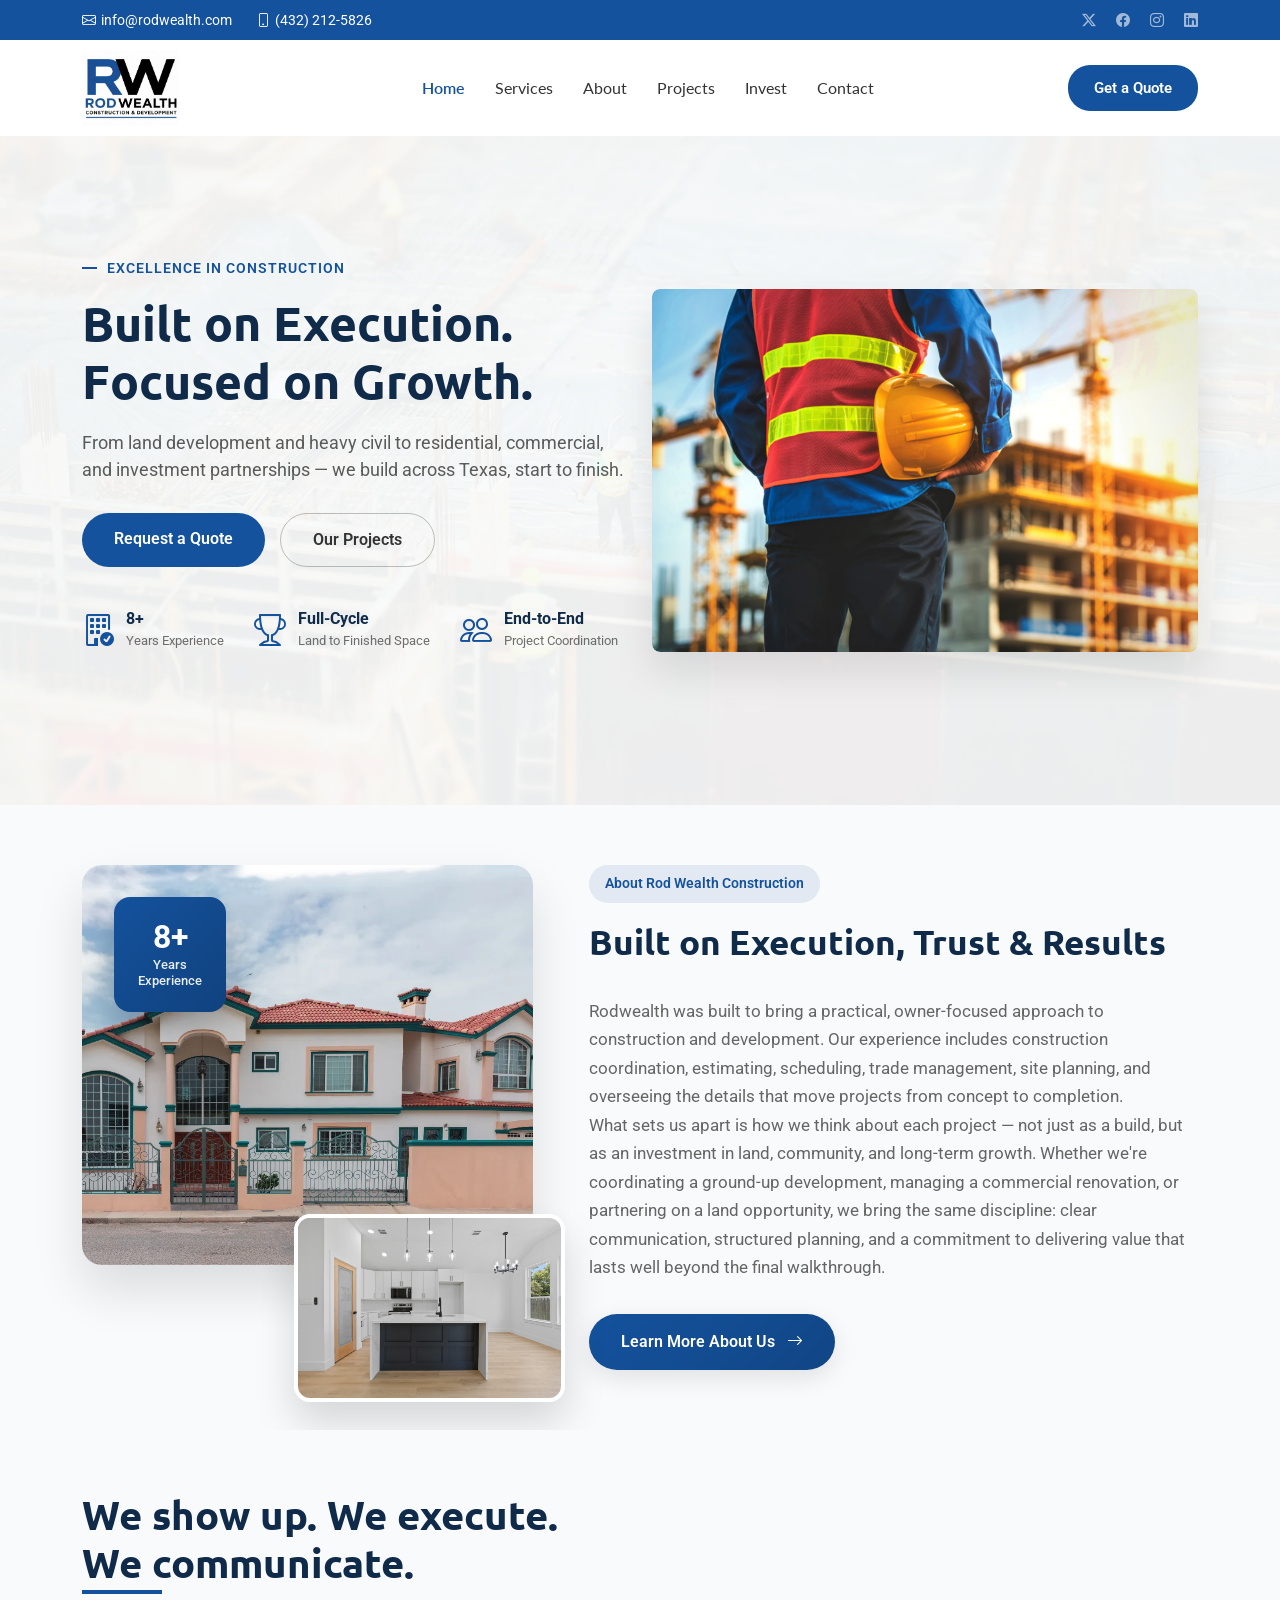
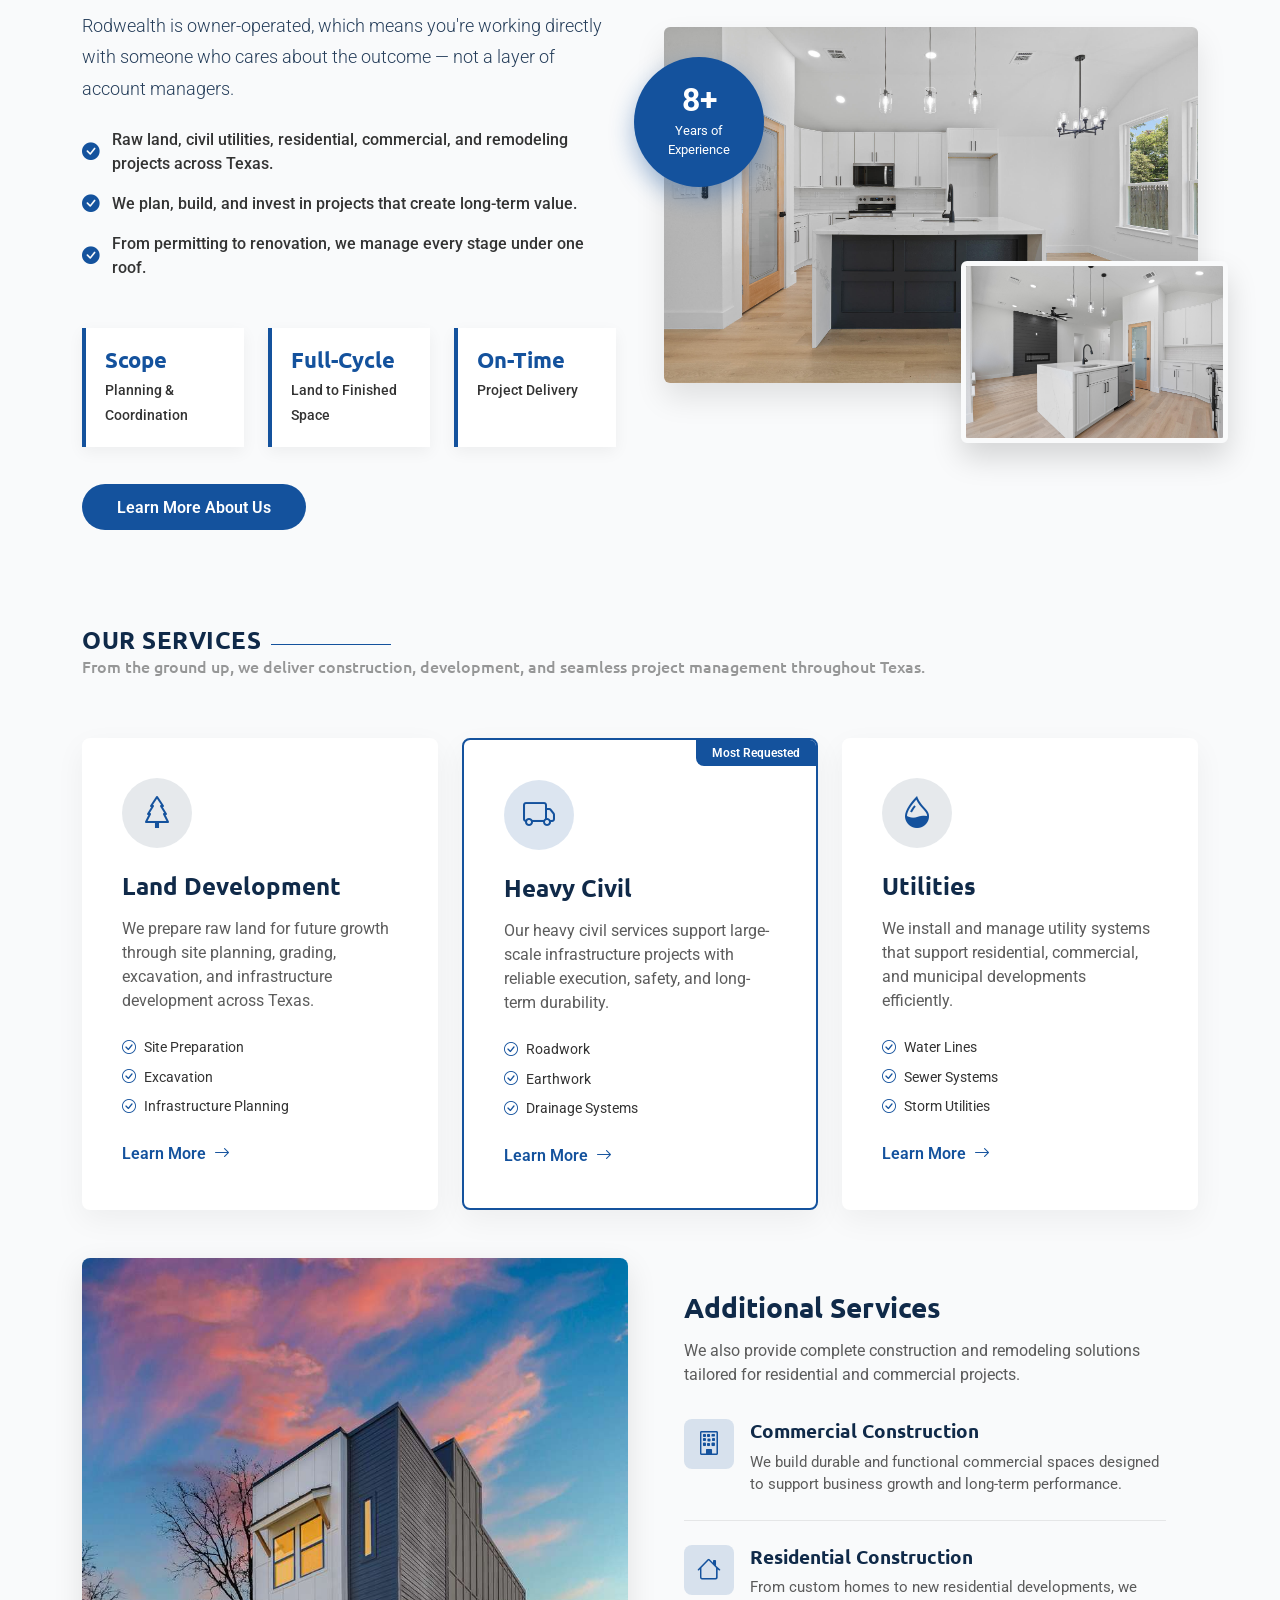
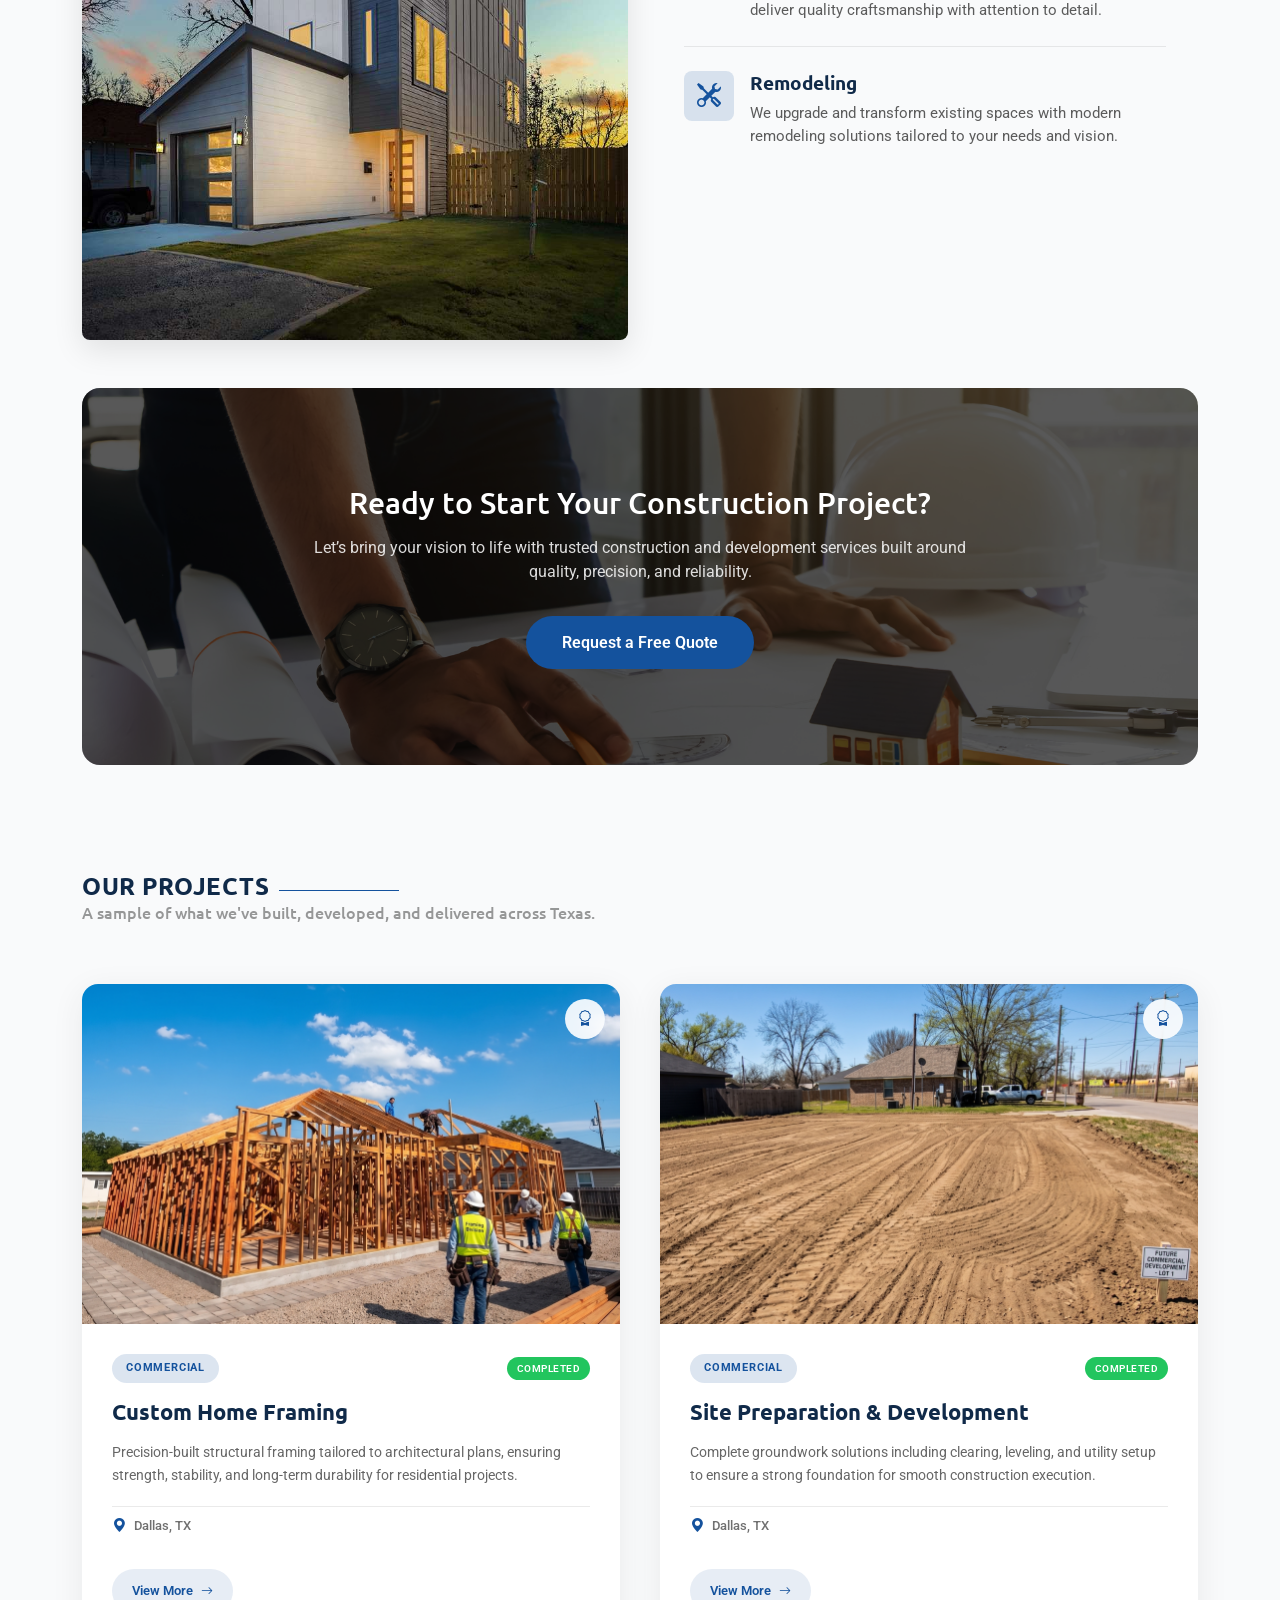
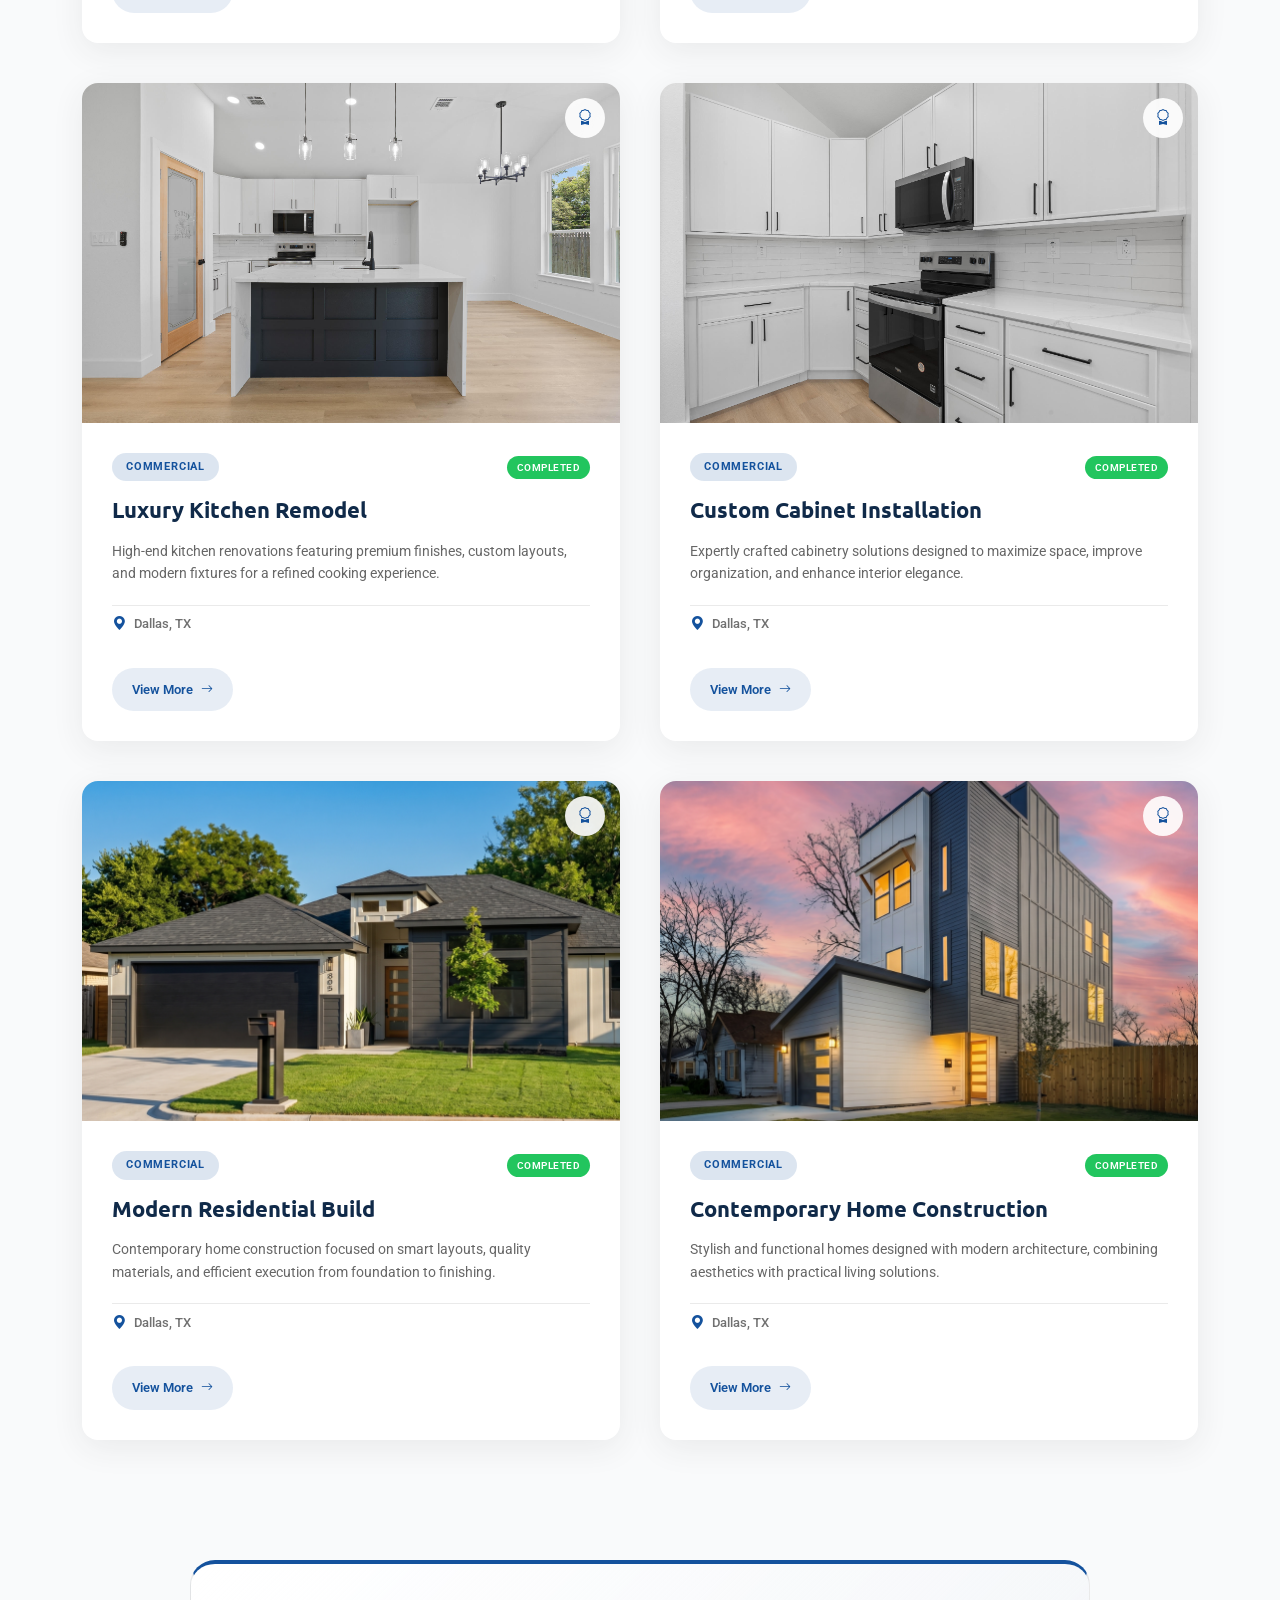
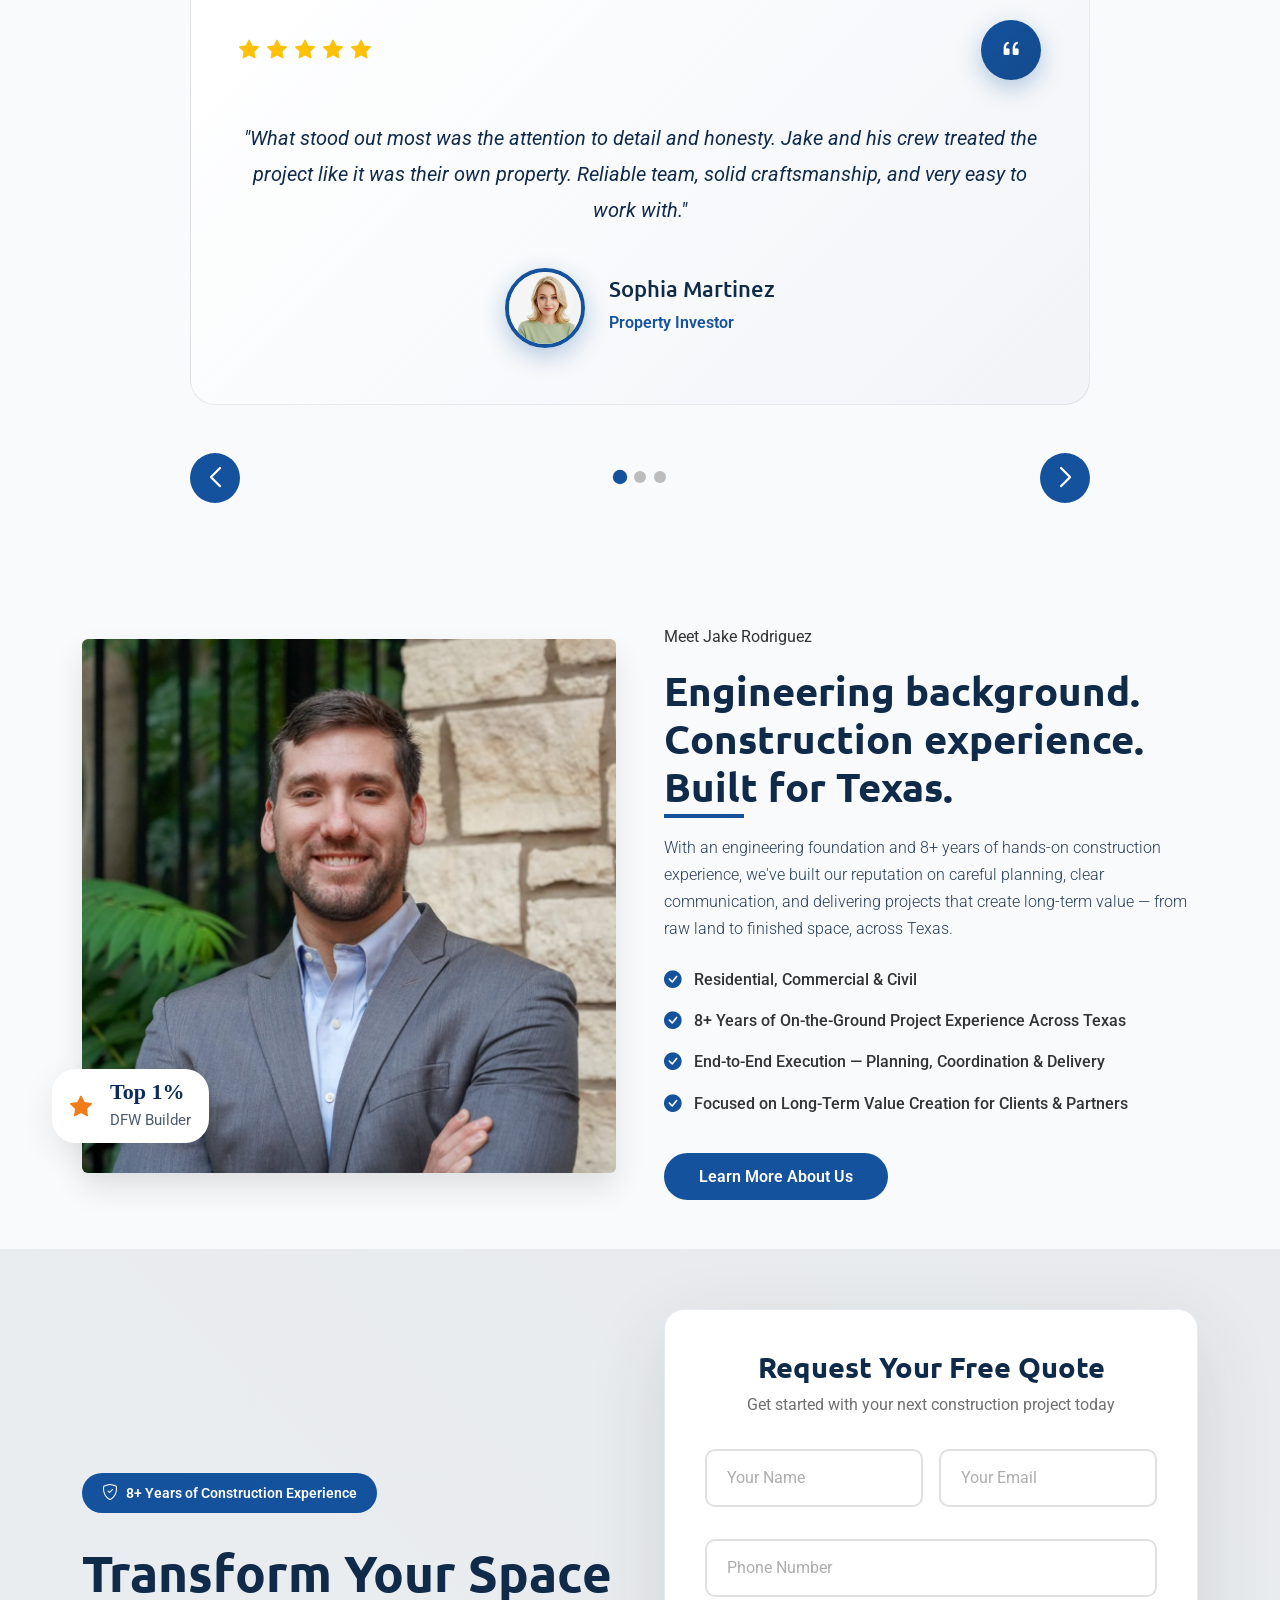
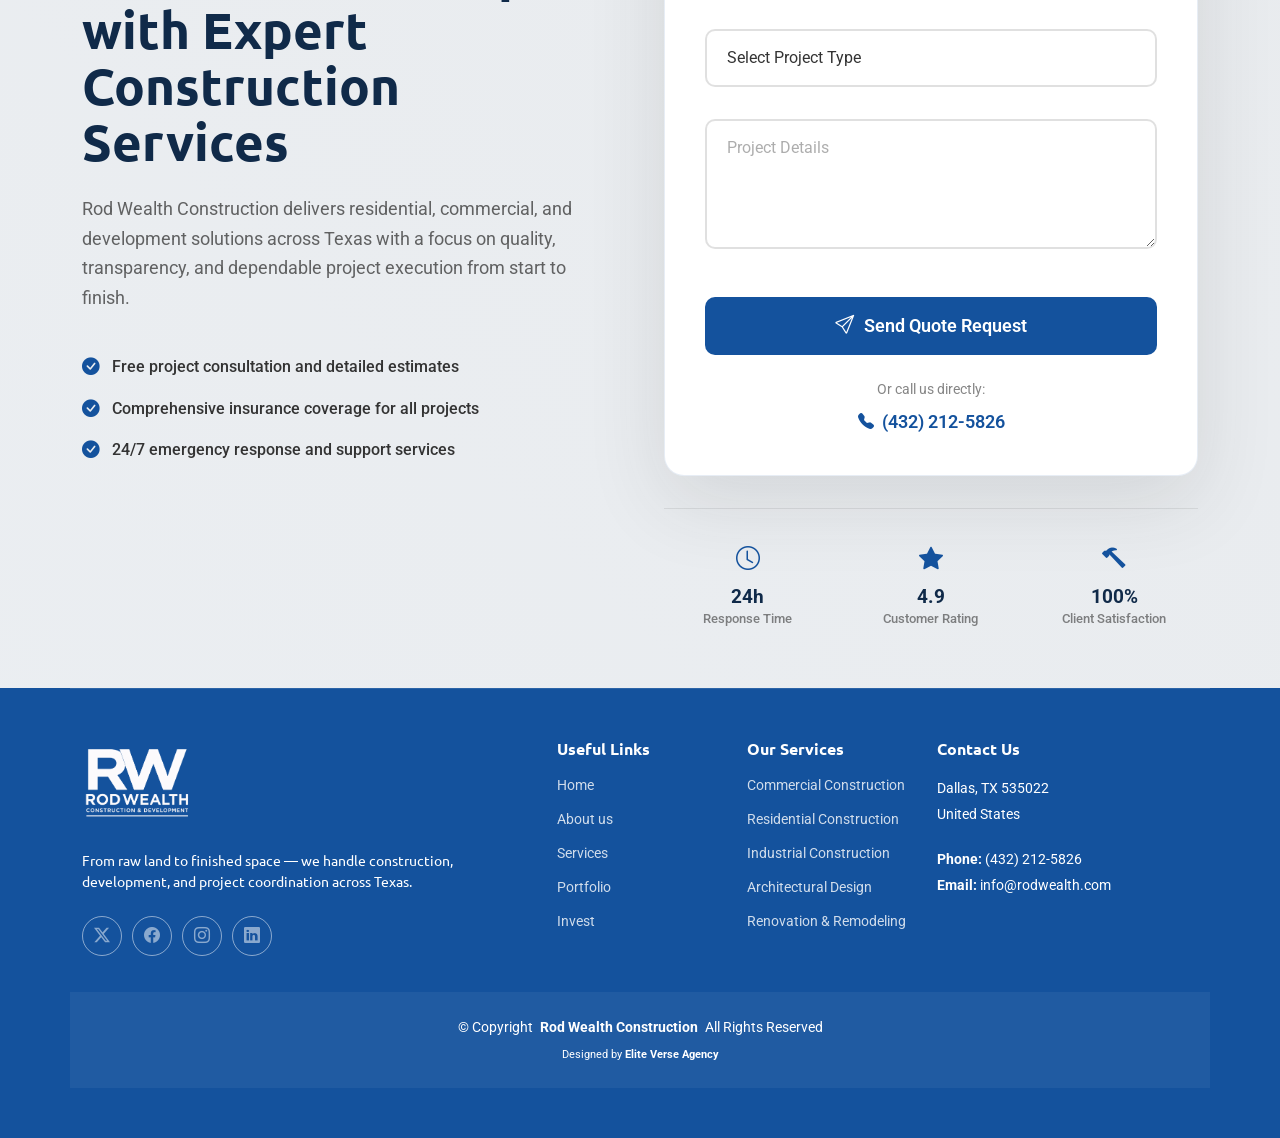
==== commit b82f2925: "og image added" ====
--- a/index.html
+++ b/index.html
@@ -25,7 +25,7 @@
 <meta name="twitter:url" content="https://www.rodwealth.com/">
 <meta name="twitter:title" content="RodWealth Construction & Development | Dallas, Texas">
 <meta name="twitter:description" content="From raw land to finished space — residential, commercial, and land development projects across Texas.">
-<meta name="twitter:image" content="https://www.rodwealth.com/assets/img/og-image.jpg">
+<meta name="twitter:image" content="https://www.rodwealth.vercel.app/assets/img/og-image.jpg">
 
 <!-- Local Business Schema (Google) -->
 <script type="application/ld+json">
@@ -200,7 +200,7 @@
                 </div>
               </div>
               <div class="secondary-image">
-                <img src="assets/img/real-estate/property-interior-4.webp" alt="Luxury Interior" class="img-fluid">
+                <img src="assets/img/gallery/2.jpg" alt="Luxury Interior" class="img-fluid">
               </div>
             </div>
           </div>
@@ -293,10 +293,10 @@
 
           <div class="col-lg-6">
             <div class="about-image position-relative" data-aos="fade-left" data-aos-delay="200">
-              <img src="assets/img/construction/project-3.webp" alt="Construction Team"
+              <img src="assets/img/gallery/2.jpg" alt="Construction Team"
                 class="img-fluid main-image rounded">
               <div class="image-overlay">
-                <img src="assets/img/construction/project-7.webp" alt="Construction Project" class="img-fluid rounded">
+                <img src="assets/img/gallery/5.jpg" alt="Construction Project" class="img-fluid rounded">
               </div>
               <div class="experience-badge" data-aos="zoom-in" data-aos-delay="500">
                 <span>8+</span>
@@ -532,6 +532,66 @@
                 <span class="project-category">Commercial</span>
                 <span class="project-status completed">Completed</span>
               </div>
+              <h3 class="project-title">Luxury Kitchen Remodel</h3>
+              <div class="project-details">
+                <div class="project-info">
+                  <p>High-end kitchen renovations featuring premium finishes, custom layouts, and modern fixtures for a
+                    refined cooking experience.</p>
+                </div>
+                <div class="project-location">
+                  <i class="bi bi-geo-alt-fill"></i>
+                  <span>Dallas, TX</span>
+                </div>
+              </div>
+              <a href="projects.html" class="project-link">
+                <span>View More</span>
+                <i class="bi bi-arrow-right"></i>
+              </a>
+            </div>
+            <div class="project-visual">
+              <img src="assets/img/gallery/2.jpg" alt="Metropolitan Office Tower" class="img-fluid">
+              <div class="project-badge">
+                <i class="bi bi-award"></i>
+              </div>
+            </div>
+          </div><!-- End Project Item -->
+
+          <div class="project-item" data-aos="zoom-in" data-aos-delay="100">
+            <div class="project-content">
+              <div class="project-header">
+                <span class="project-category">Commercial</span>
+                <span class="project-status completed">Completed</span>
+              </div>
+              <h3 class="project-title">Custom Cabinet Installation</h3>
+              <div class="project-details">
+                <div class="project-info">
+                  <p>Expertly crafted cabinetry solutions designed to maximize space, improve organization, and enhance
+                    interior elegance.</p>
+                </div>
+                <div class="project-location">
+                  <i class="bi bi-geo-alt-fill"></i>
+                  <span>Dallas, TX</span>
+                </div>
+              </div>
+              <a href="projects.html" class="project-link">
+                <span>View More</span>
+                <i class="bi bi-arrow-right"></i>
+              </a>
+            </div>
+            <div class="project-visual">
+              <img src="assets/img/gallery/6.jpg" alt="Metropolitan Office Tower" class="img-fluid">
+              <div class="project-badge">
+                <i class="bi bi-award"></i>
+              </div>
+            </div>
+          </div><!-- End Project Item -->
+
+          <div class="project-item" data-aos="zoom-in" data-aos-delay="100">
+            <div class="project-content">
+              <div class="project-header">
+                <span class="project-category">Commercial</span>
+                <span class="project-status completed">Completed</span>
+              </div>
               <h3 class="project-title">Modern Residential Build</h3>
               <div class="project-details">
                 <div class="project-info">
@@ -586,65 +646,7 @@
             </div>
           </div><!-- End Project Item -->
 
-          <div class="project-item" data-aos="zoom-in" data-aos-delay="100">
-            <div class="project-content">
-              <div class="project-header">
-                <span class="project-category">Commercial</span>
-                <span class="project-status completed">Completed</span>
-              </div>
-              <h3 class="project-title">Luxury Kitchen Remodel</h3>
-              <div class="project-details">
-                <div class="project-info">
-                  <p>High-end kitchen renovations featuring premium finishes, custom layouts, and modern fixtures for a
-                    refined cooking experience.</p>
-                </div>
-                <div class="project-location">
-                  <i class="bi bi-geo-alt-fill"></i>
-                  <span>Dallas, TX</span>
-                </div>
-              </div>
-              <a href="projects.html" class="project-link">
-                <span>View More</span>
-                <i class="bi bi-arrow-right"></i>
-              </a>
-            </div>
-            <div class="project-visual">
-              <img src="assets/img/projects/5.png" alt="Metropolitan Office Tower" class="img-fluid">
-              <div class="project-badge">
-                <i class="bi bi-award"></i>
-              </div>
-            </div>
-          </div><!-- End Project Item -->
-
-          <div class="project-item" data-aos="zoom-in" data-aos-delay="100">
-            <div class="project-content">
-              <div class="project-header">
-                <span class="project-category">Commercial</span>
-                <span class="project-status completed">Completed</span>
-              </div>
-              <h3 class="project-title">Custom Cabinet Installation</h3>
-              <div class="project-details">
-                <div class="project-info">
-                  <p>Expertly crafted cabinetry solutions designed to maximize space, improve organization, and enhance
-                    interior elegance.</p>
-                </div>
-                <div class="project-location">
-                  <i class="bi bi-geo-alt-fill"></i>
-                  <span>Dallas, TX</span>
-                </div>
-              </div>
-              <a href="projects.html" class="project-link">
-                <span>View More</span>
-                <i class="bi bi-arrow-right"></i>
-              </a>
-            </div>
-            <div class="project-visual">
-              <img src="assets/img/projects/6.png" alt="Metropolitan Office Tower" class="img-fluid">
-              <div class="project-badge">
-                <i class="bi bi-award"></i>
-              </div>
-            </div>
-          </div><!-- End Project Item -->
+          
 
 
 
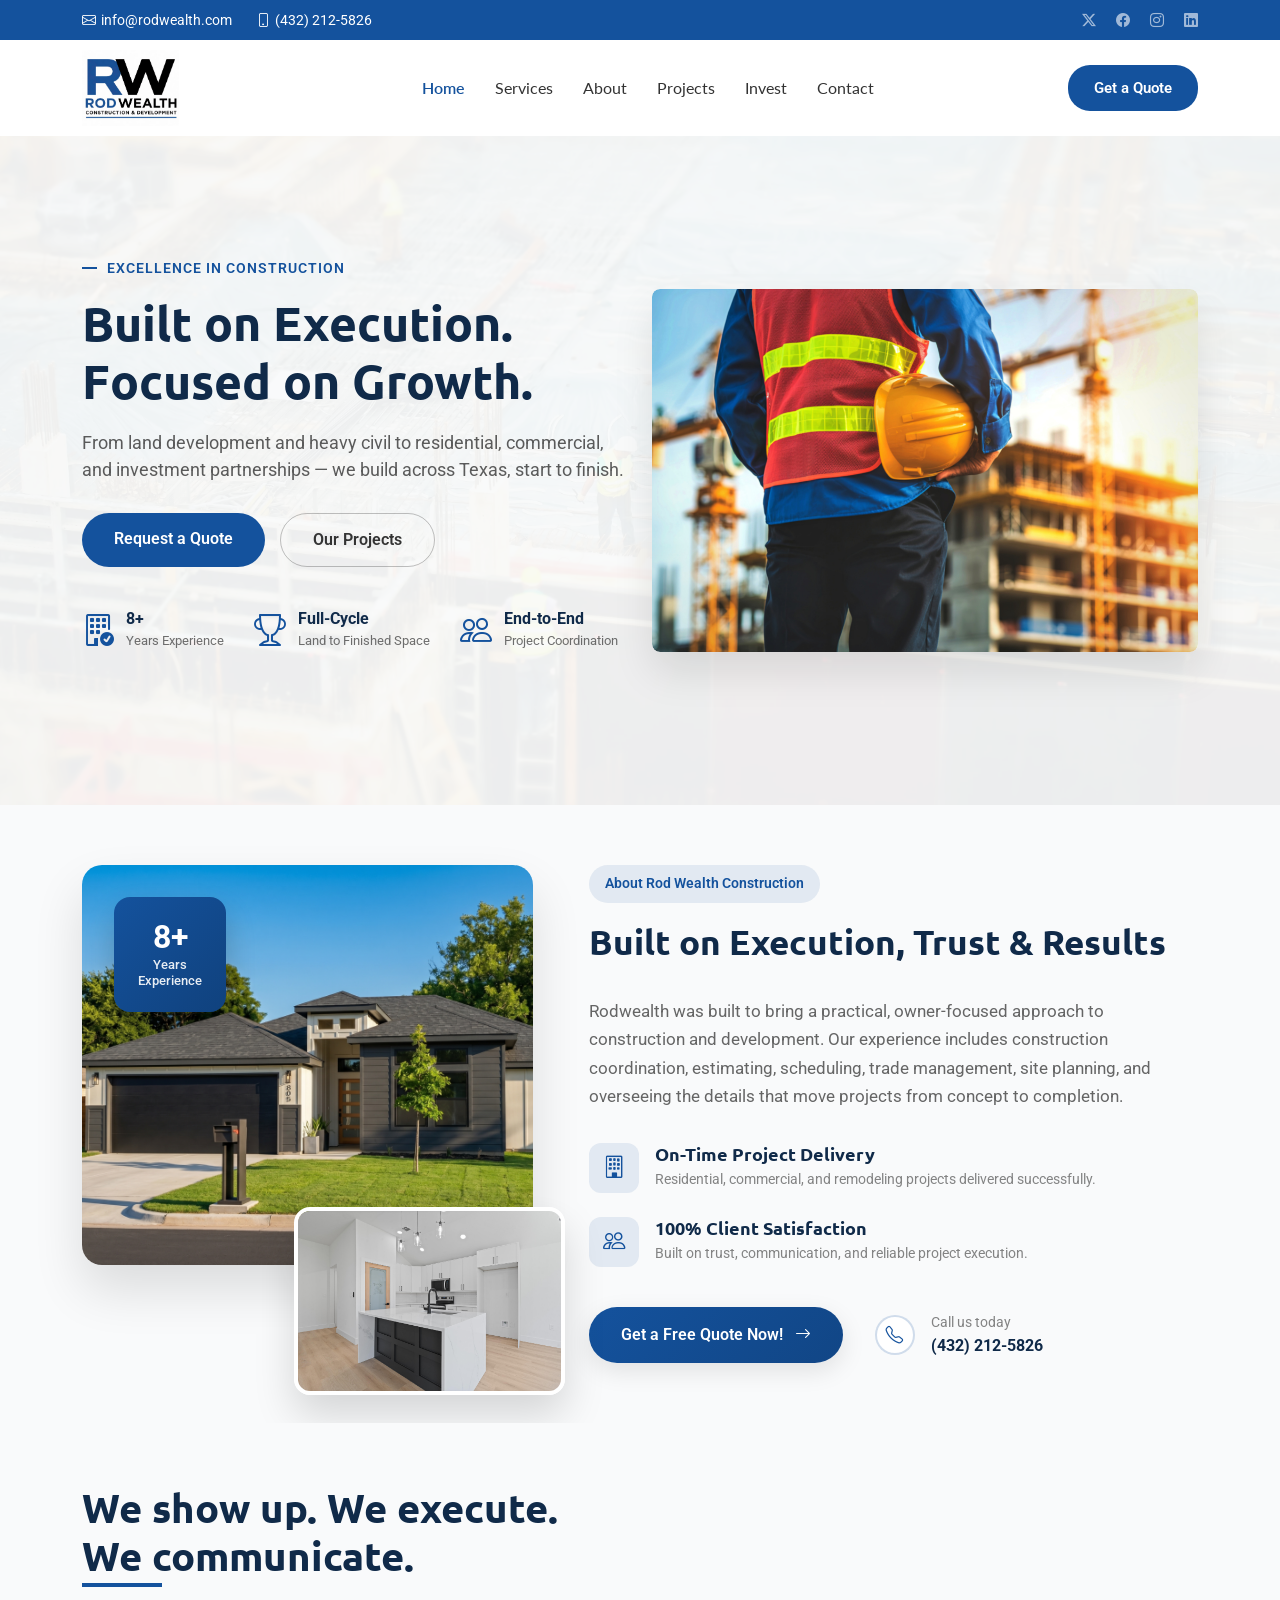
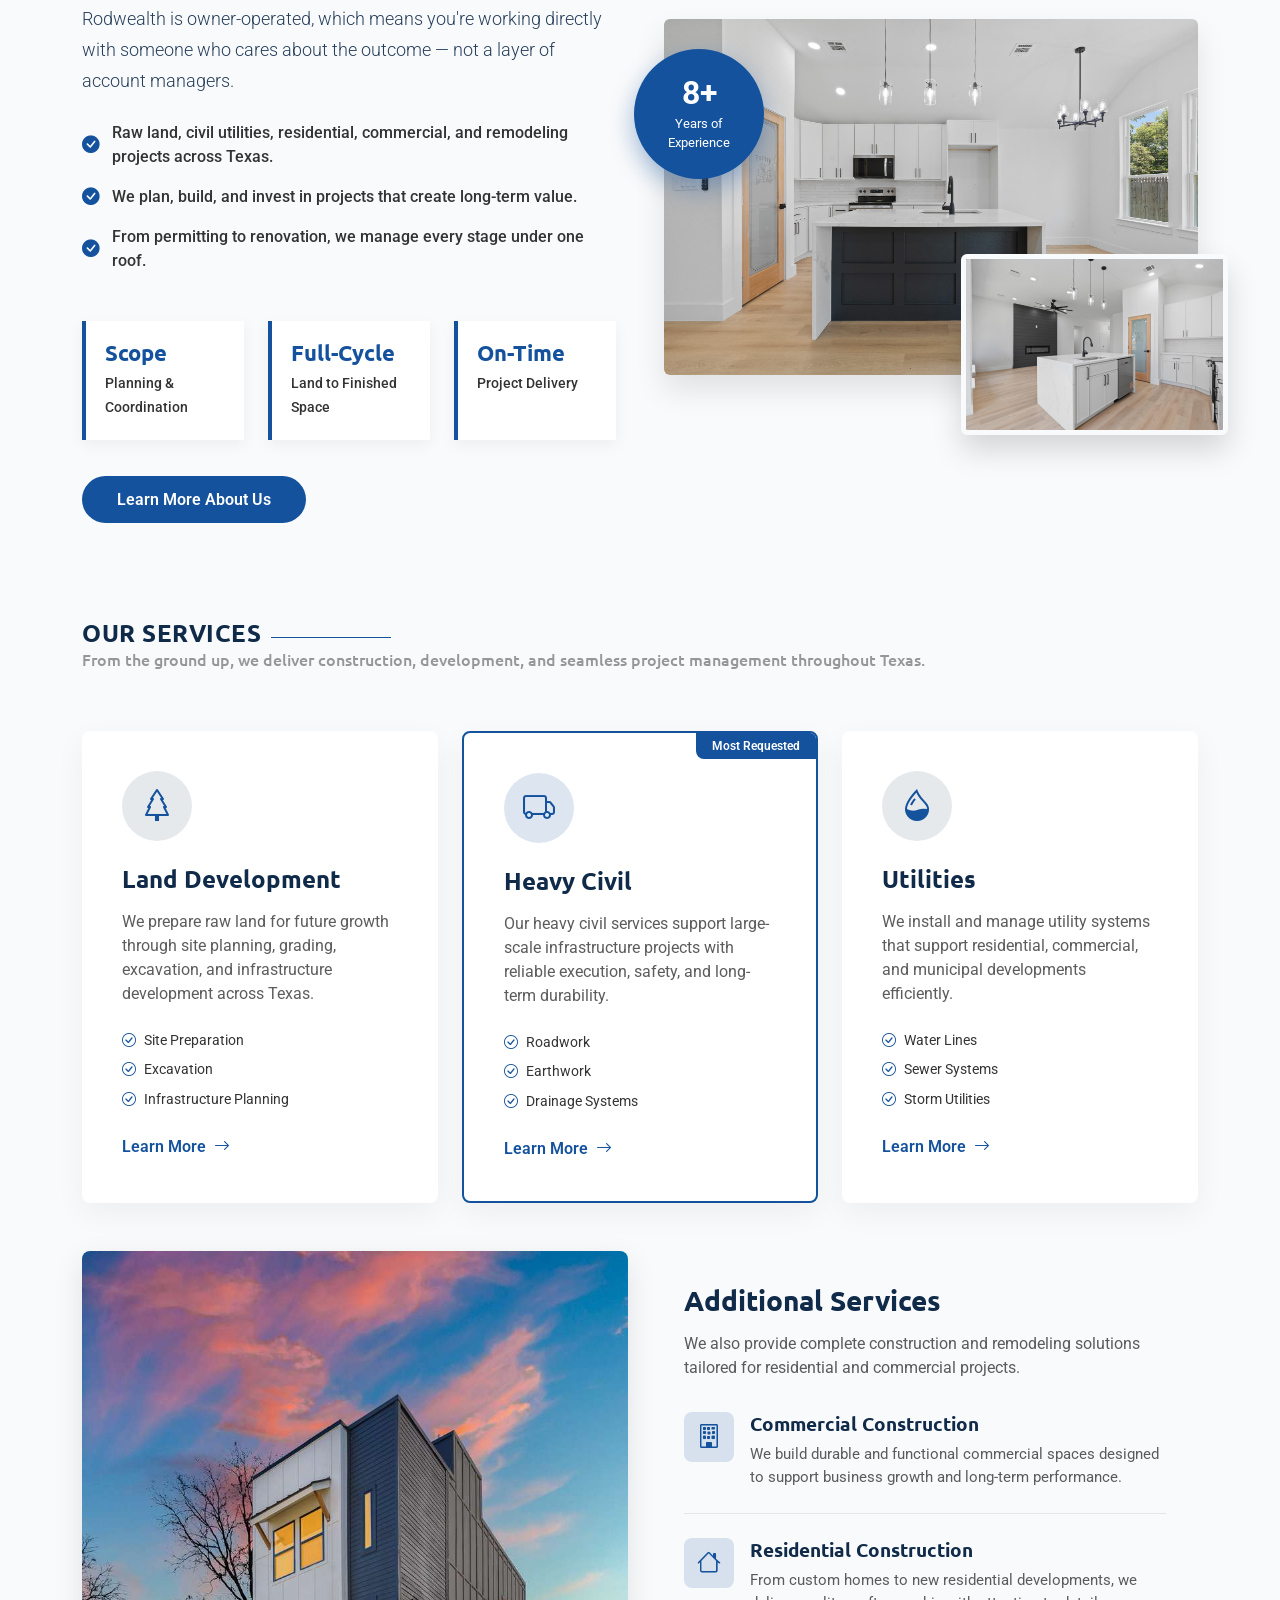
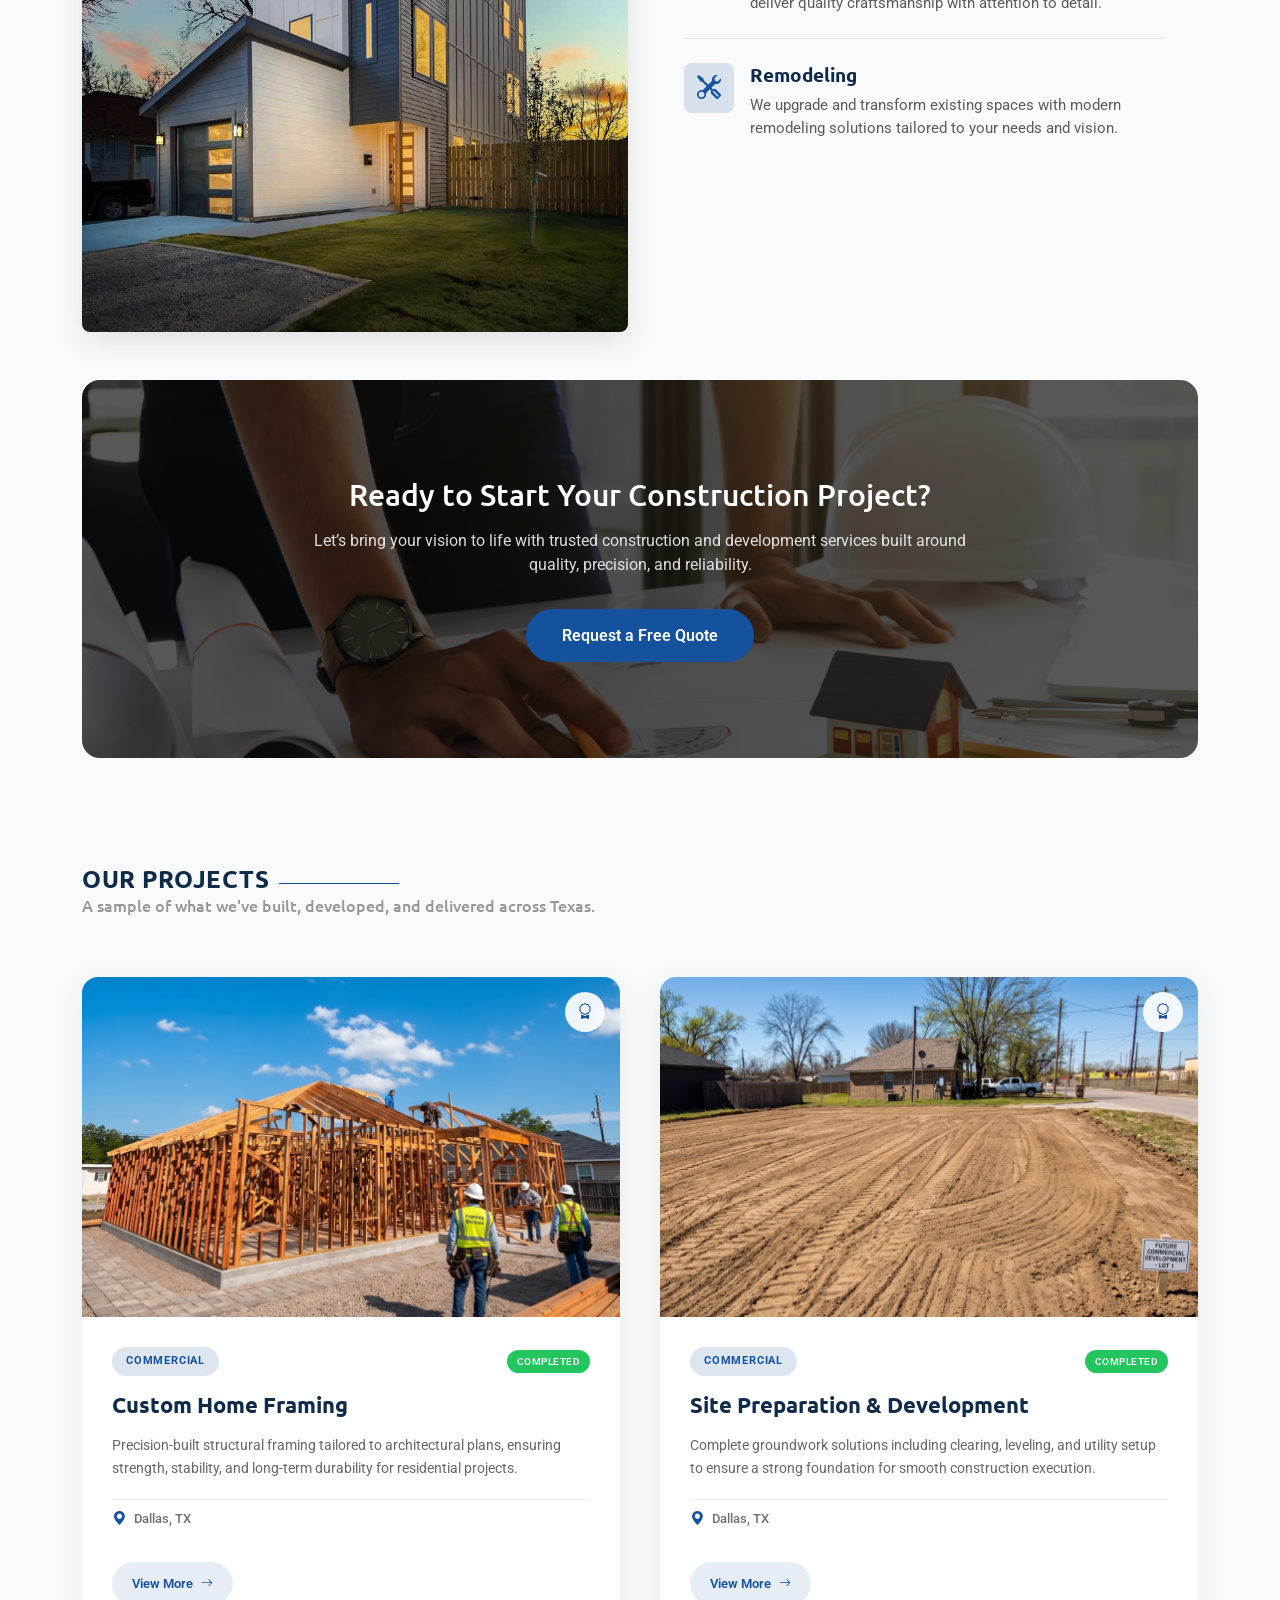
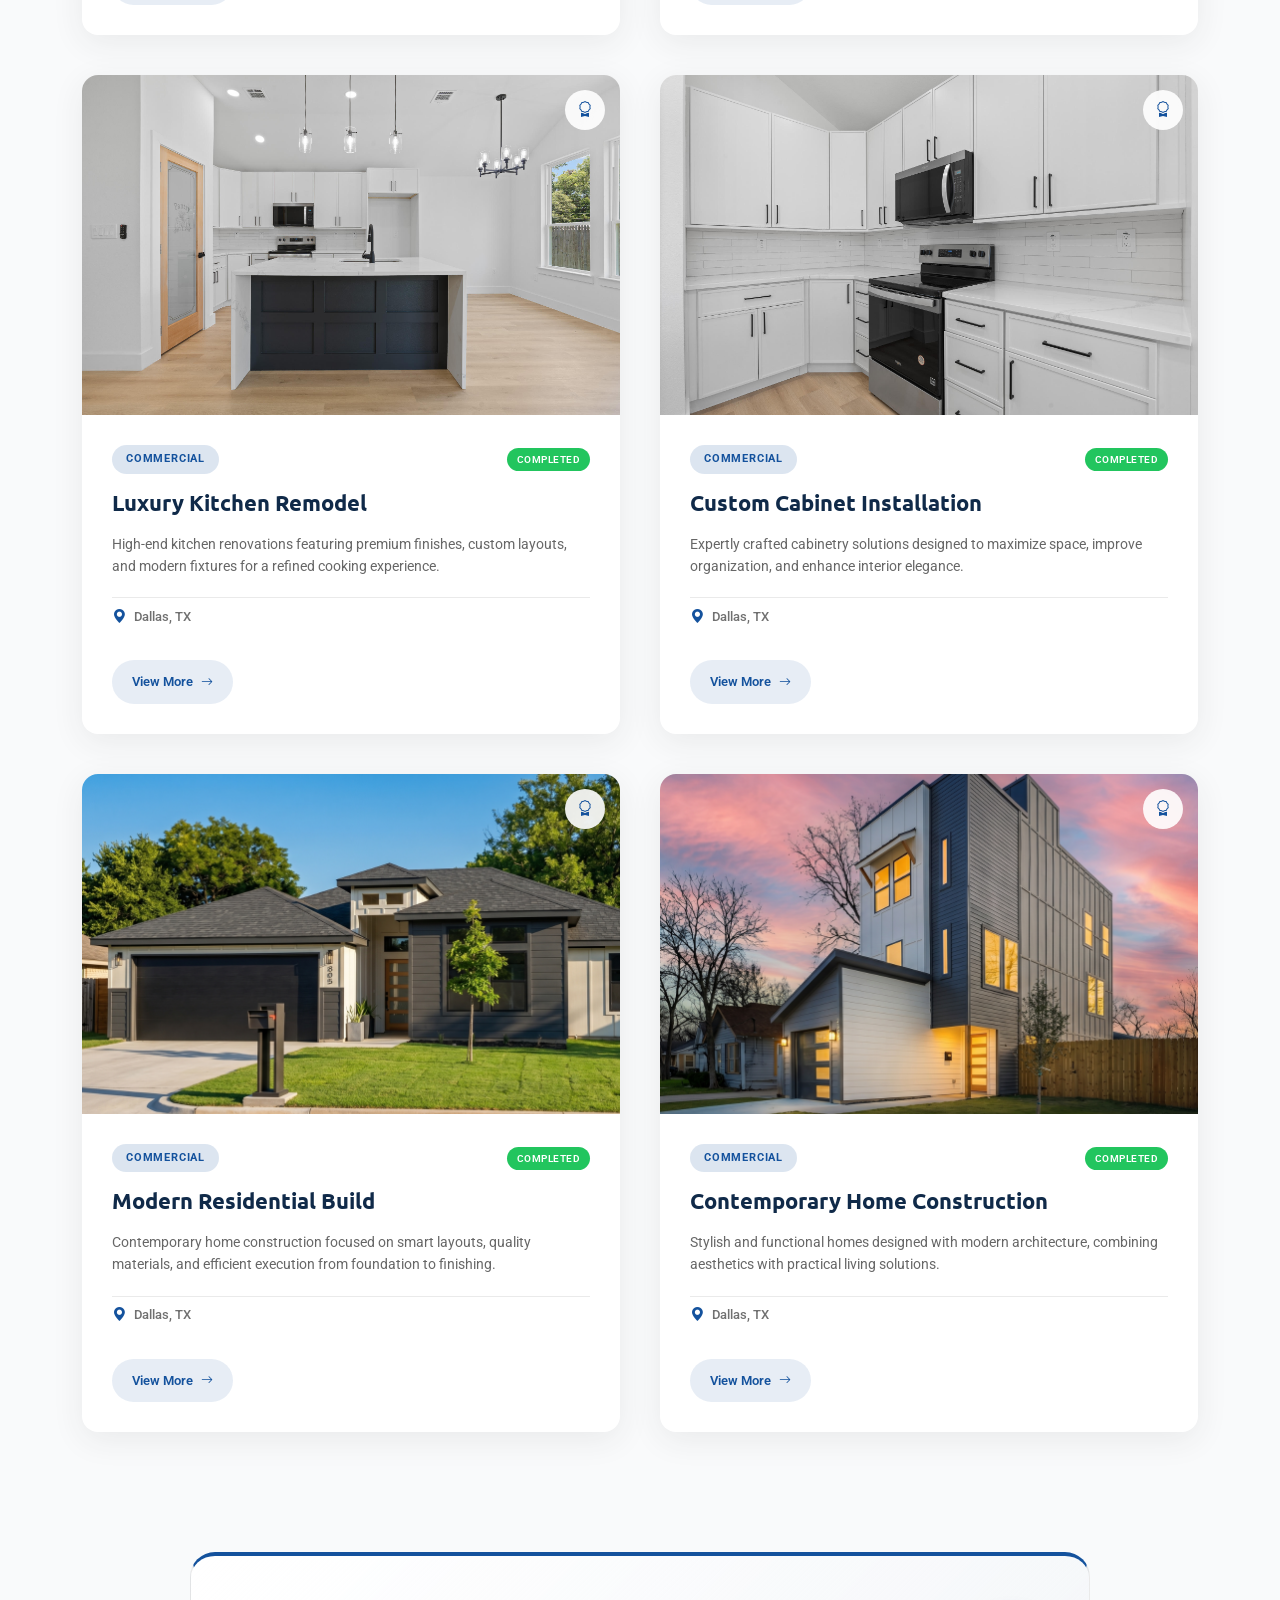
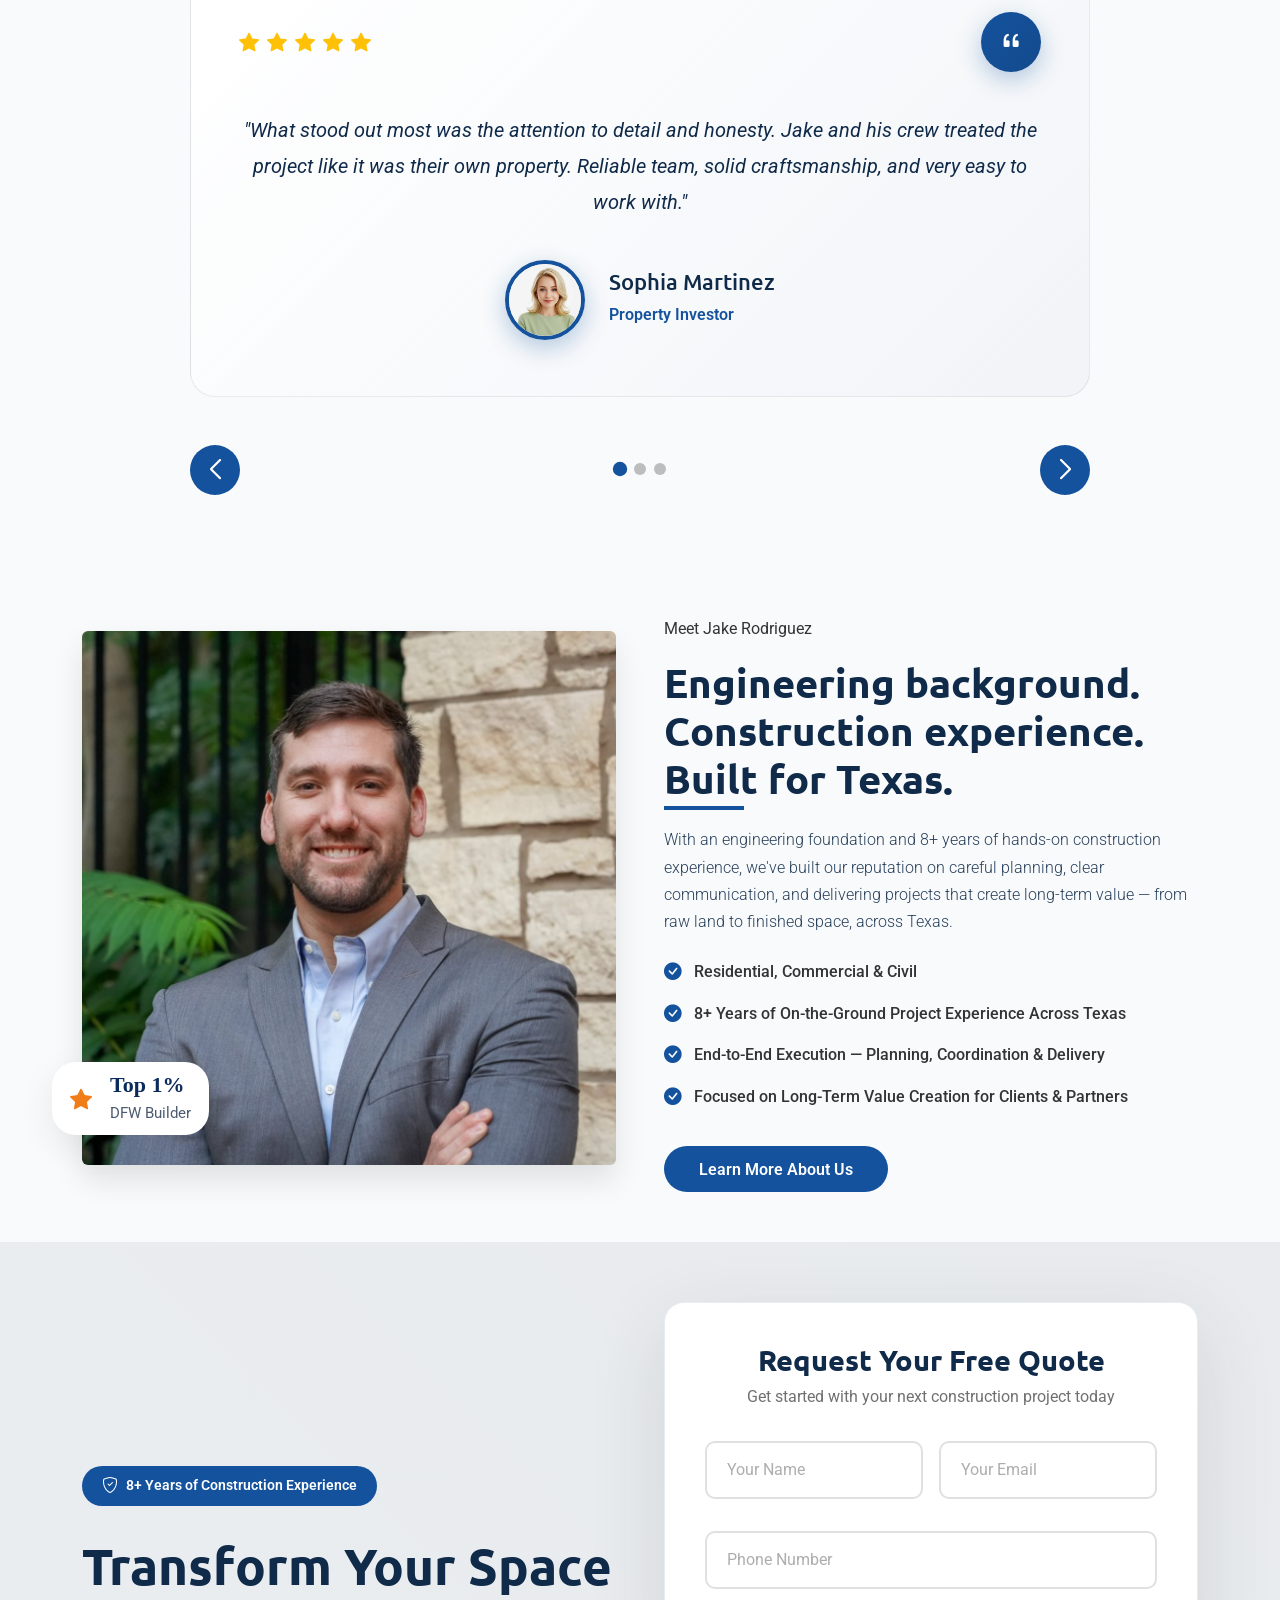
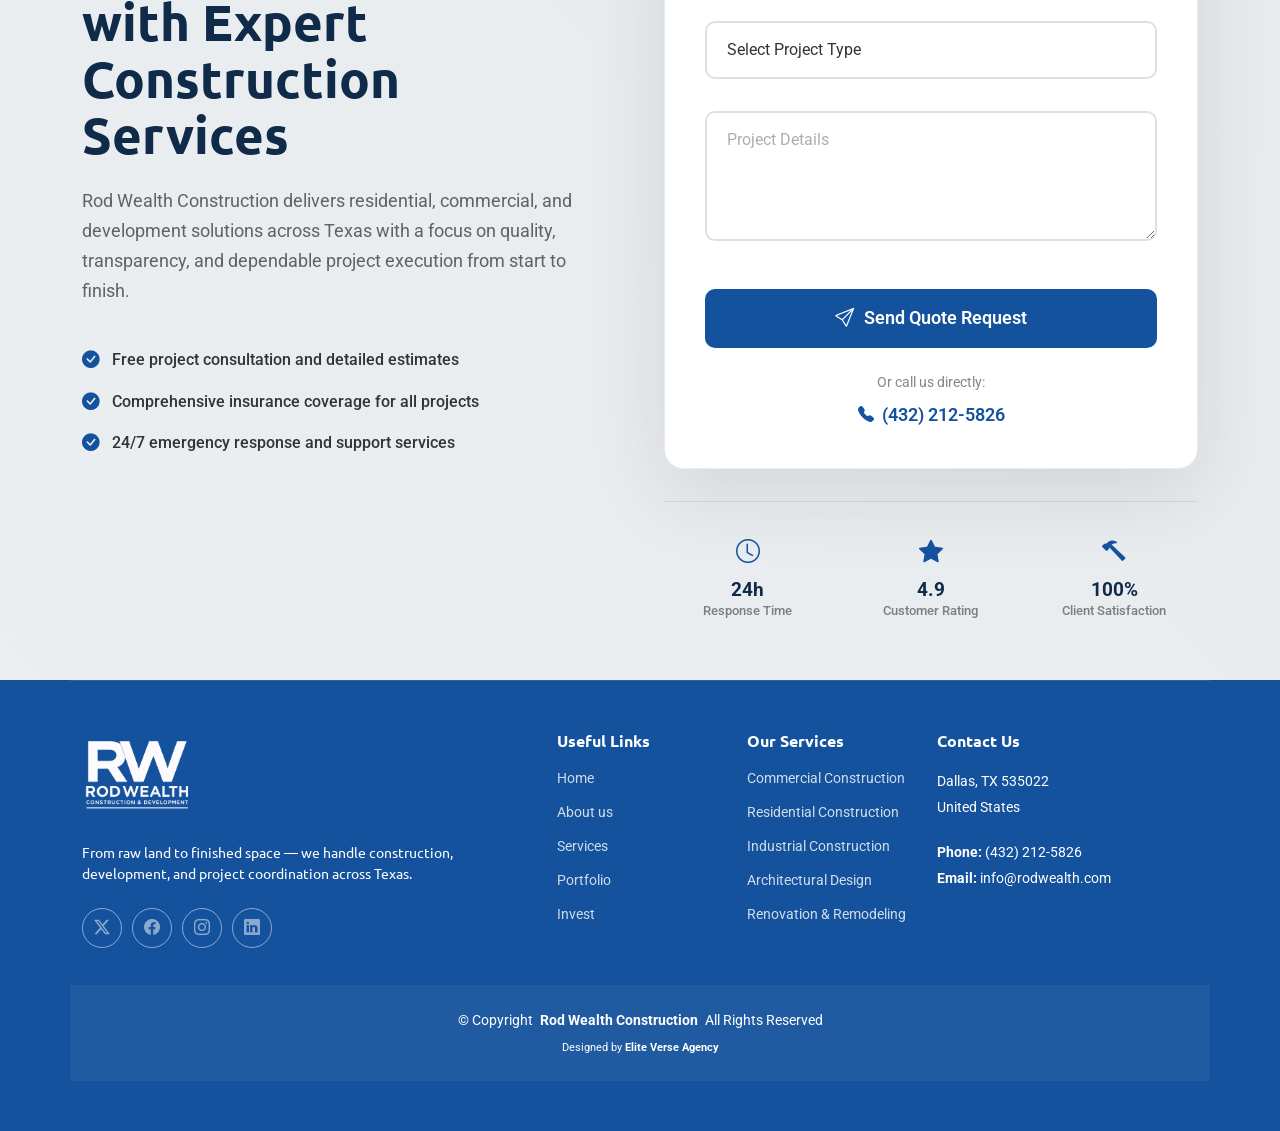
==== commit f1d2ef8b: "round-1 commit" ====
--- a/index.html
+++ b/index.html
@@ -25,7 +25,7 @@
 <meta name="twitter:url" content="https://www.rodwealth.com/">
 <meta name="twitter:title" content="RodWealth Construction & Development | Dallas, Texas">
 <meta name="twitter:description" content="From raw land to finished space — residential, commercial, and land development projects across Texas.">
-<meta name="twitter:image" content="https://www.rodwealth.vercel.app/assets/img/og-image.jpg">
+<meta name="twitter:image" content="https://www.rodwealth.com/assets/img/og-image.jpg">
 
 <!-- Local Business Schema (Google) -->
 <script type="application/ld+json">
@@ -125,11 +125,11 @@
     <!-- Hero Section -->
     <section id="hero" class="hero section">
 
-      <div class="container" data-aos="fade-up" data-aos-delay="100">
+      <div class="container">
 
         <div class="row align-items-center">
           <div class="col-lg-6">
-            <div class="hero-content" data-aos="fade-right" data-aos-delay="200">
+            <div class="hero-content">
               <span class="subtitle">Excellence in Construction</span>
               <h1>Built on Execution. Focused on Growth.</h1>
               <p>From land development and heavy civil to residential, commercial, and investment partnerships — we
@@ -166,7 +166,7 @@
             </div>
           </div>
 
-          <div class="col-lg-6" data-aos="fade-left" data-aos-delay="300">
+          <div class="col-lg-6">
             <div class="hero-image">
               <img src="assets/img/construction/hero-img.png" alt="Construction Project" class="img-fluid">
               <!--  <div class="image-badge">
@@ -191,7 +191,7 @@
           <div class="col-lg-5" data-aos="zoom-in" data-aos-delay="200">
             <div class="image-gallery">
               <div class="primary-image">
-                <img src="assets/img/real-estate/property-exterior-1.webp" alt="Modern Property" class="img-fluid">
+                <img src="assets/img/projects/3.png" alt="Modern Property" class="img-fluid">
                 <div class="experience-badge">
                   <div class="badge-content">
                     <div class="number"><span class="purecounter"></span>8+</div>
@@ -200,7 +200,7 @@
                 </div>
               </div>
               <div class="secondary-image">
-                <img src="assets/img/gallery/2.jpg" alt="Luxury Interior" class="img-fluid">
+                <img src="assets/img/gallery/7.jpg" alt="Luxury Interior" class="img-fluid">
               </div>
             </div>
           </div>
@@ -212,17 +212,46 @@
                 <h2>Built on Execution, Trust & Results</h2>
               </div>
 
-              <p>Rodwealth was built to bring a practical, owner-focused approach to construction and development. Our experience includes construction coordination, estimating, scheduling, trade management, site planning, and overseeing the details that move projects from concept to completion.<br>What sets us apart is how we think about each project — not just as a build, but as an investment in 
-              land, community, and long-term growth. Whether we're coordinating a ground-up development, managing a 
-              commercial renovation, or partnering on a land opportunity, we bring the same discipline: clear 
-              communication, structured planning, and a commitment to delivering value that lasts well beyond the 
-              final walkthrough.</p>
+              <p>Rodwealth was built to bring a practical, owner-focused approach to construction and development. Our experience includes construction coordination, estimating, scheduling, trade management, site planning, and overseeing the details that move projects from concept to completion.</p>
+
+              <div class="achievements-list">
+
+                <div class="achievement-item">
+                  <div class="achievement-icon">
+                    <i class="bi bi-building"></i>
+                  </div>
+                  <div class="achievement-content">
+                    <h4><span data-purecounter-start="0" data-purecounter-end="120" data-purecounter-duration="2" class="purecounter"></span>On-Time Project Delivery</h4>
+                    <p>Residential, commercial, and remodeling projects delivered successfully.</p>
+                  </div>
+                </div>
+
+                <div class="achievement-item">
+                  <div class="achievement-icon">
+                    <i class="bi bi-people"></i>
+                  </div>
+                  <div class="achievement-content">
+                    <h4><span data-purecounter-start="0" data-purecounter-end="95" data-purecounter-duration="1" class="purecounter"></span>100% Client Satisfaction</h4>
+                    <p>Built on trust, communication, and reliable project execution.</p>
+                  </div>
+                </div>
+
+              </div>
 
               <div class="action-section">
-                <a href="about.html" class="btn-cta">
-                  <span>Learn More About Us</span>
+                <a href="contact.html" class="btn-cta">
+                  <span>Get a Free Quote Now!</span>
                   <i class="bi bi-arrow-right"></i>
                 </a>
+                <div class="contact-info">
+                  <div class="contact-icon">
+                    <i class="bi bi-telephone"></i>
+                  </div>
+                  <div class="contact-details">
+                    <span>Call us today</span>
+                    <strong>(432) 212-5826</strong>
+                  </div>
+                </div>
               </div>
             </div>
           </div>
--- a/assets/css/main.css
+++ b/assets/css/main.css
@@ -823,7 +823,14 @@
   font-weight: 500;
   font-family: var(--heading-font);
 }
-
+@media (max-width: 768px){
+  .section-title-page h2{
+    font-size: 20px;
+  }
+  .section-title-page p{
+    font-size: 14px;
+  }
+}
 /*--------------------------------------------------------------
 # Hero Section
 --------------------------------------------------------------*/
@@ -894,9 +901,22 @@
 }
 
 @media (max-width: 768px) {
+  .hero .hero-content{
+    text-align: center;
+  }
+  .hero .hero-content .subtitle{
+    font-size: 12px !important;
+  }
+  .hero .hero-content p{
+    font-size: 16px !important;
+  }
   .hero .hero-content h1 {
     font-size: 32px;
   }
+  .hero .trust-badges{
+    display: none !important;
+  }
+
 }
 
 .hero .hero-content p {
@@ -1307,7 +1327,7 @@
   }
 
   .about .achievement-boxes .achievement-box h3 {
-    font-size: 1.8rem;
+    font-size: 1.3rem;
   }
 
   .about .achievement-boxes .achievement-box p {
@@ -1590,7 +1610,7 @@
   }
 
   .services .cta-container {
-    padding: 2rem;
+    padding: 3rem 2rem;
   }
 
   .services .cta-container h3 {
@@ -1606,6 +1626,12 @@
 
   .services .service-list-item .service-list-icon {
     margin-bottom: 0.5rem;
+  }
+  .services .cta-container h3{
+    font-size: 1.6rem;
+  }
+  .services .cta-container p{
+    font-size: 12px;
   }
 }
 
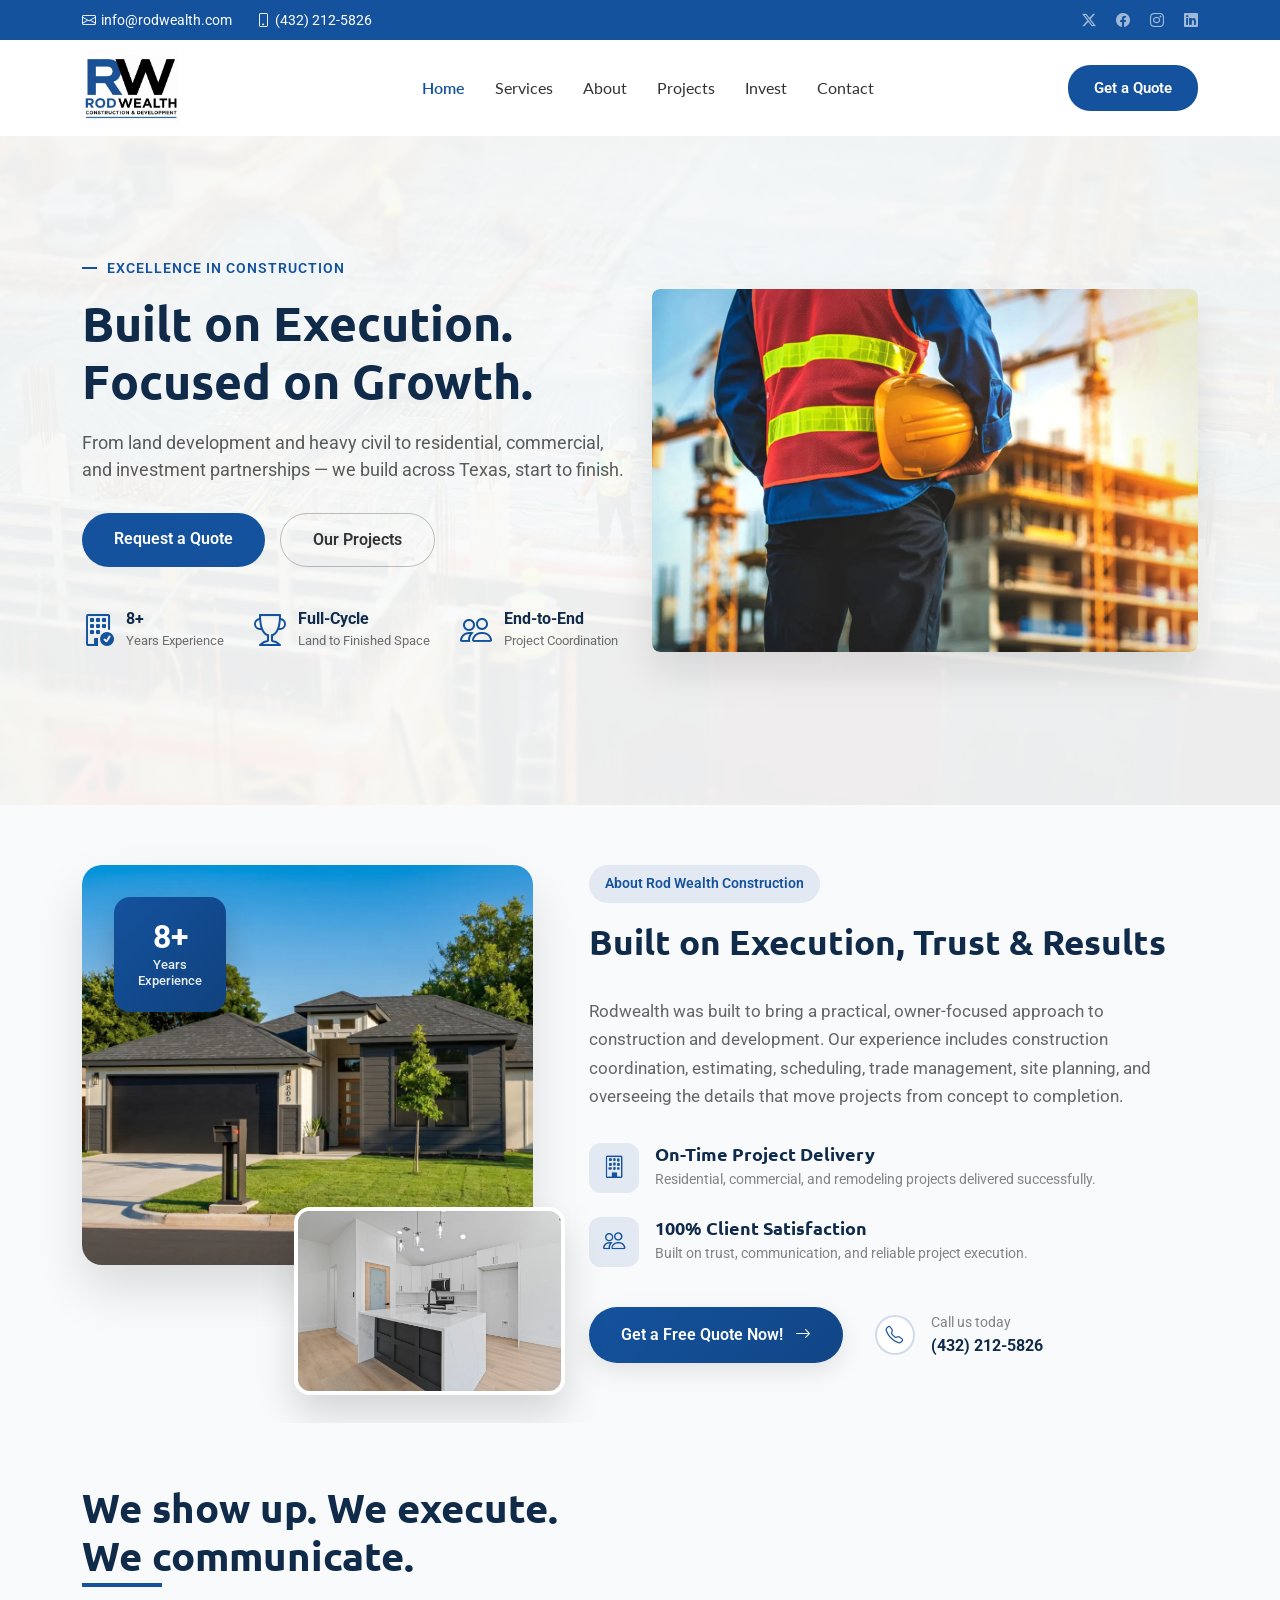
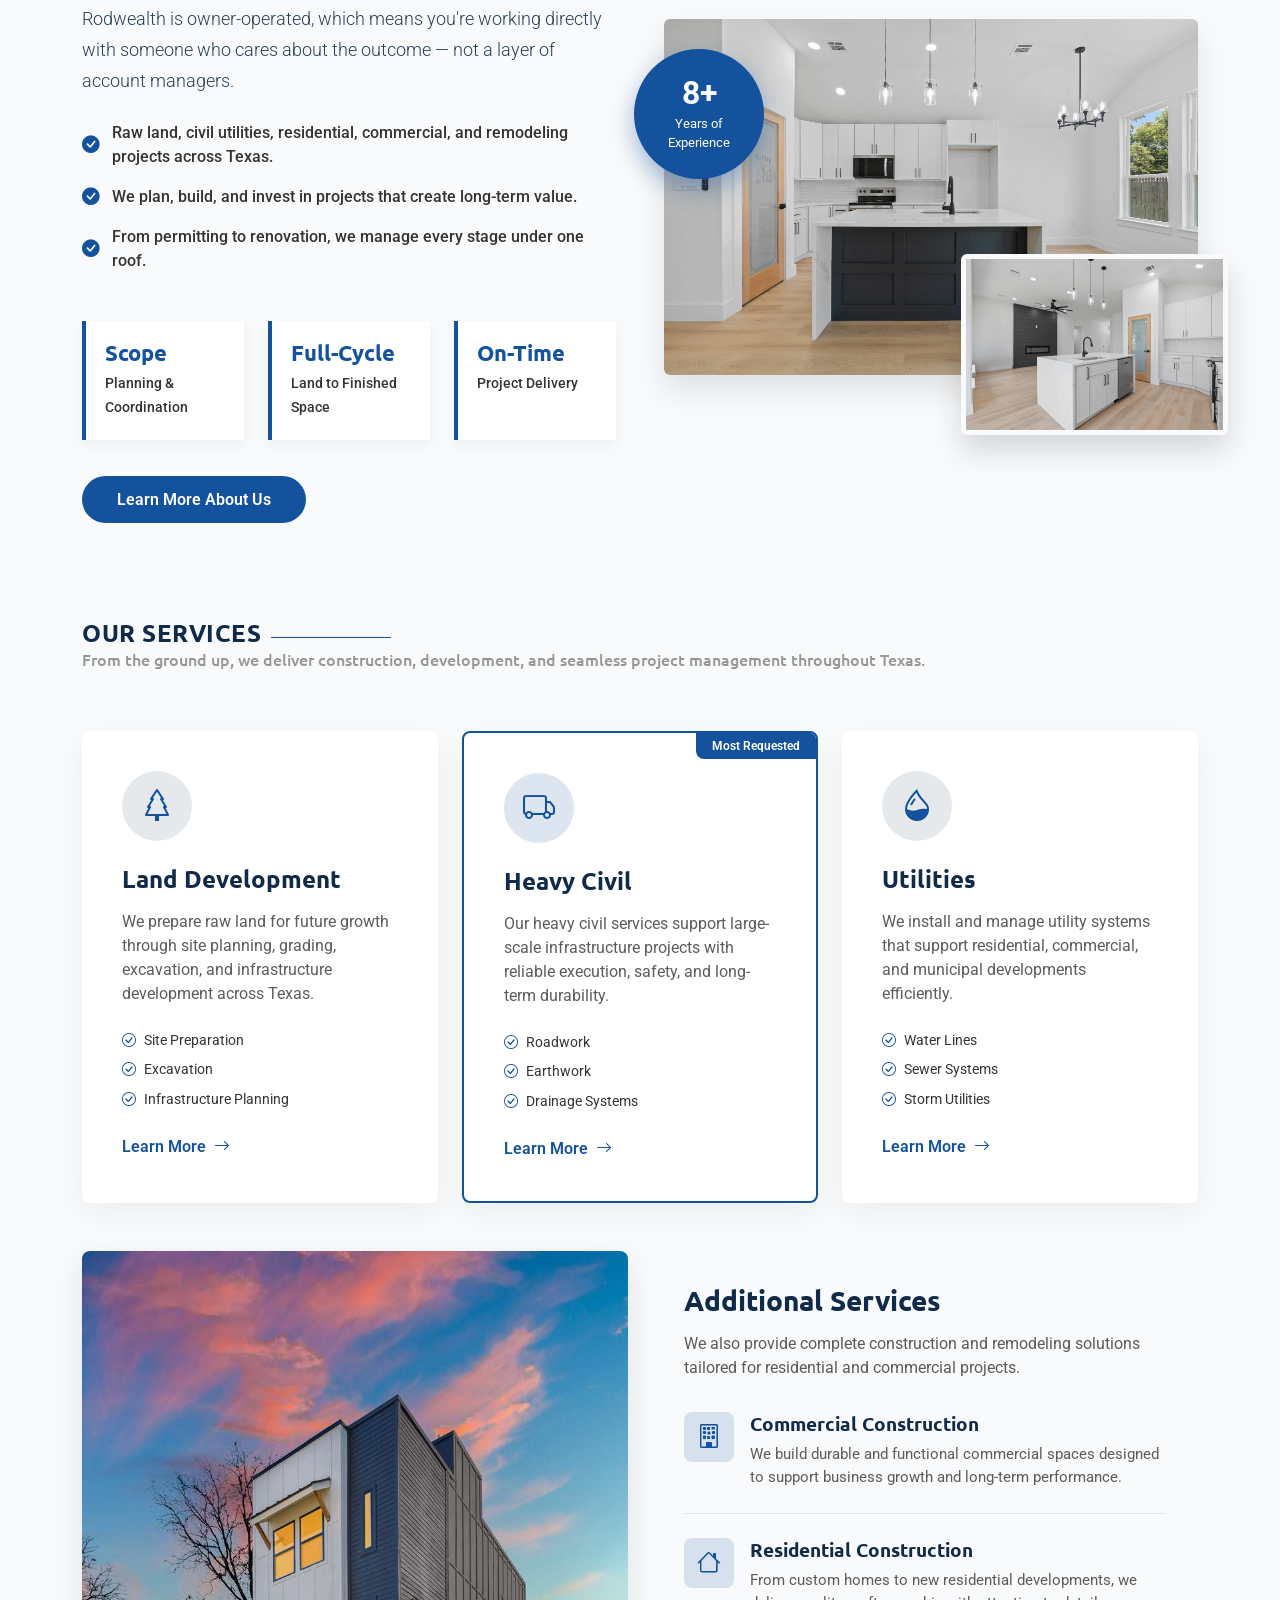
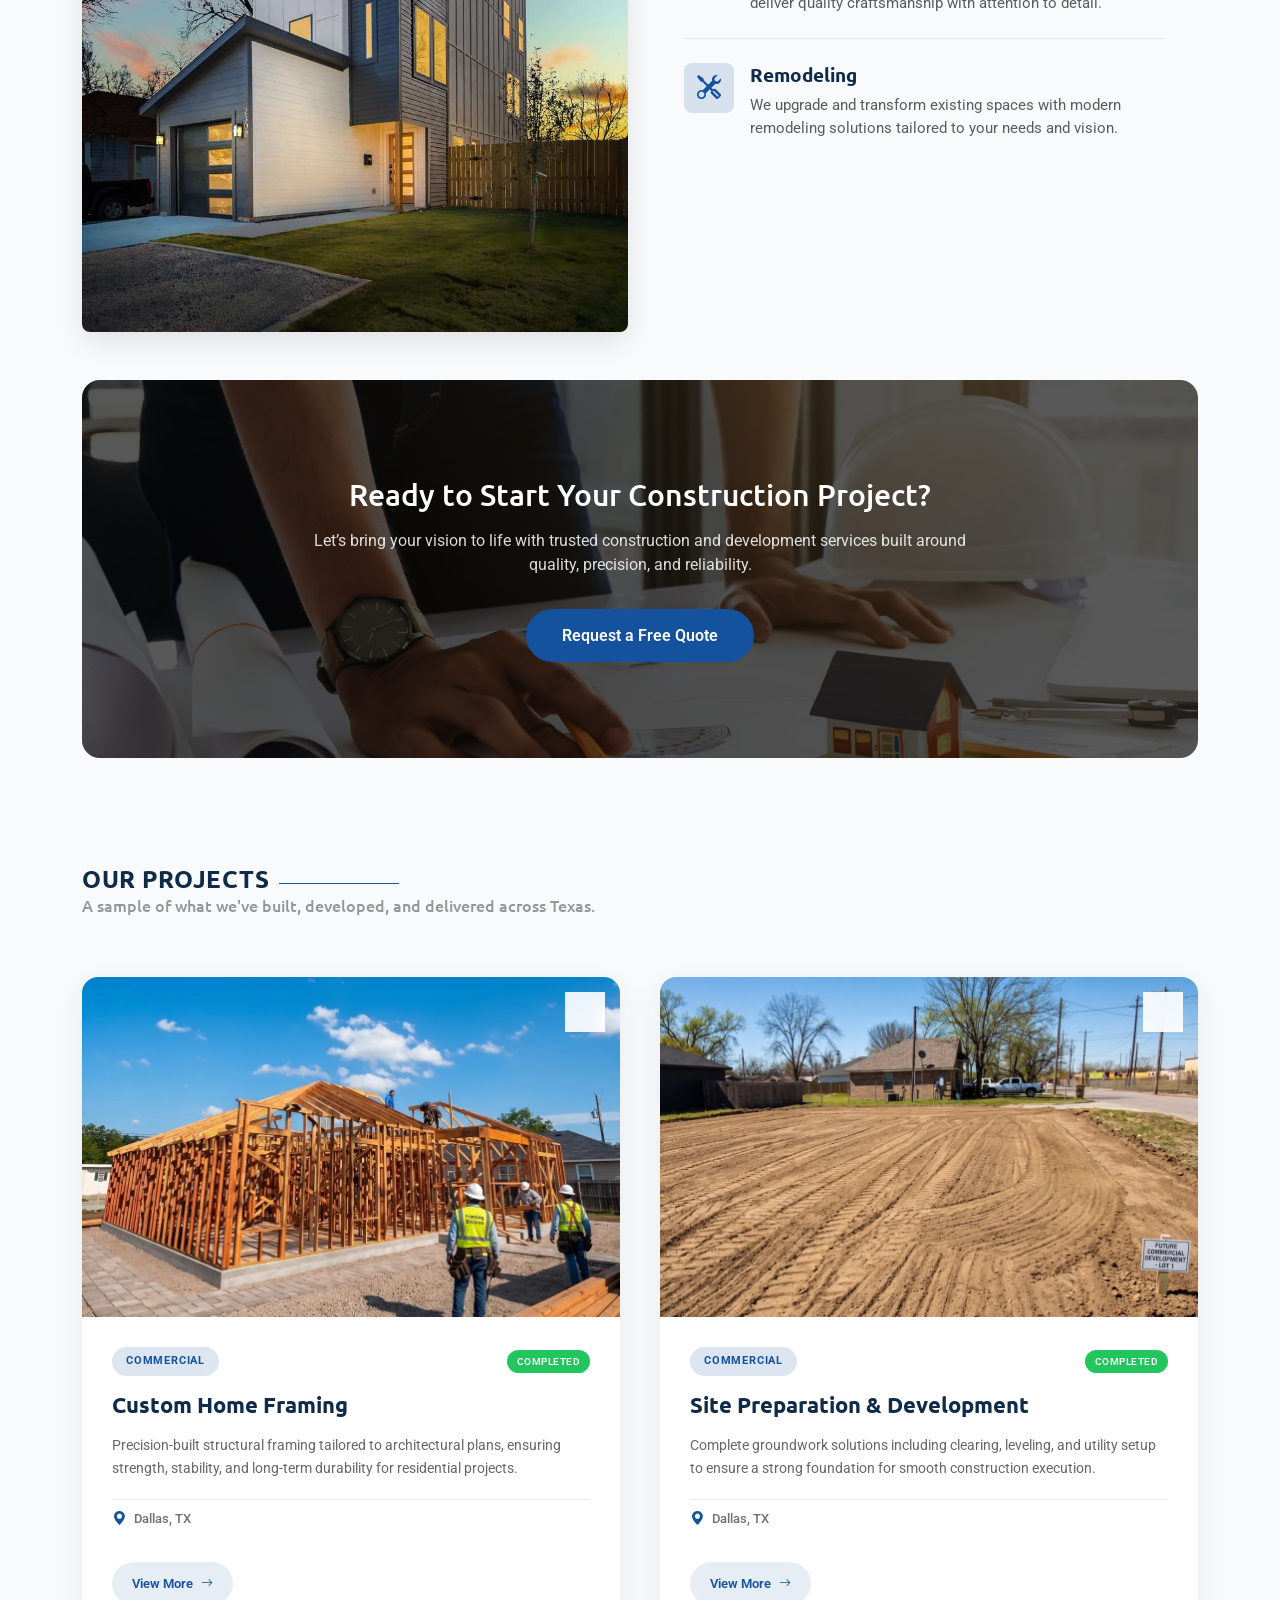
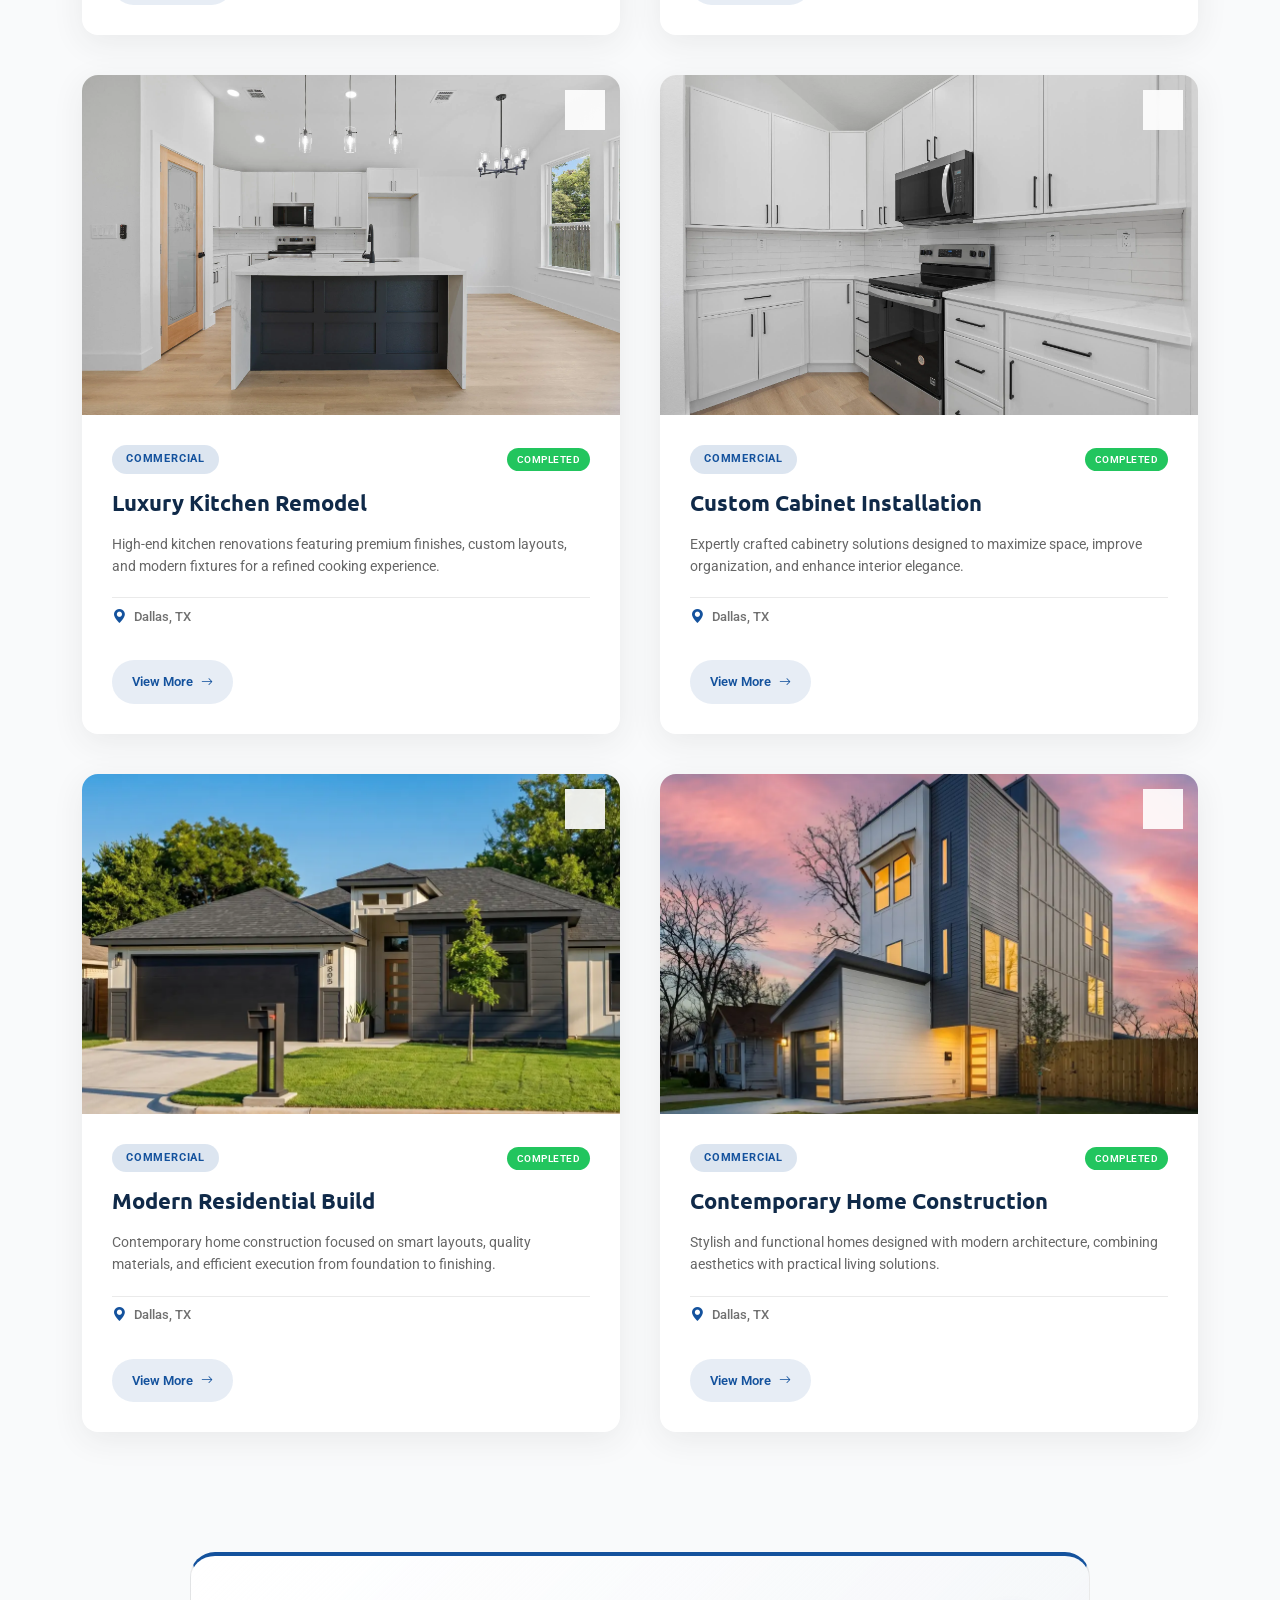
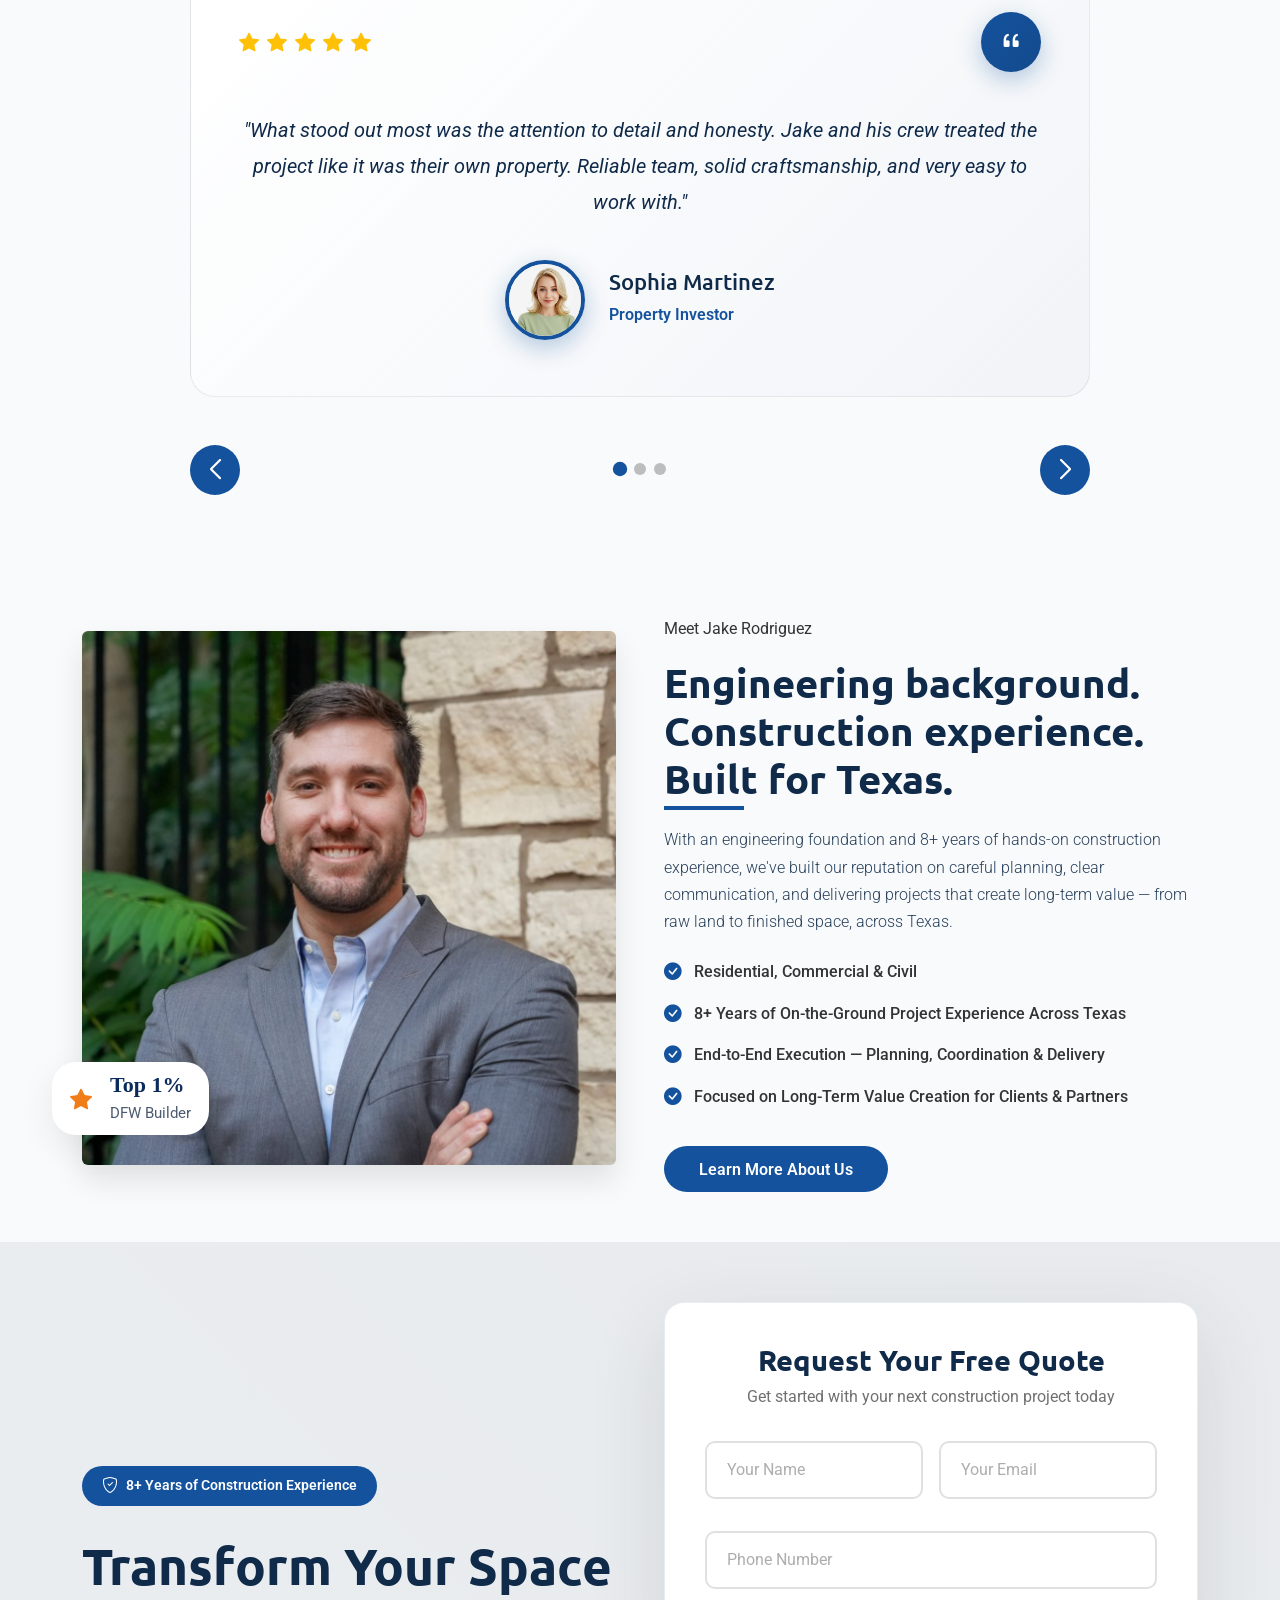
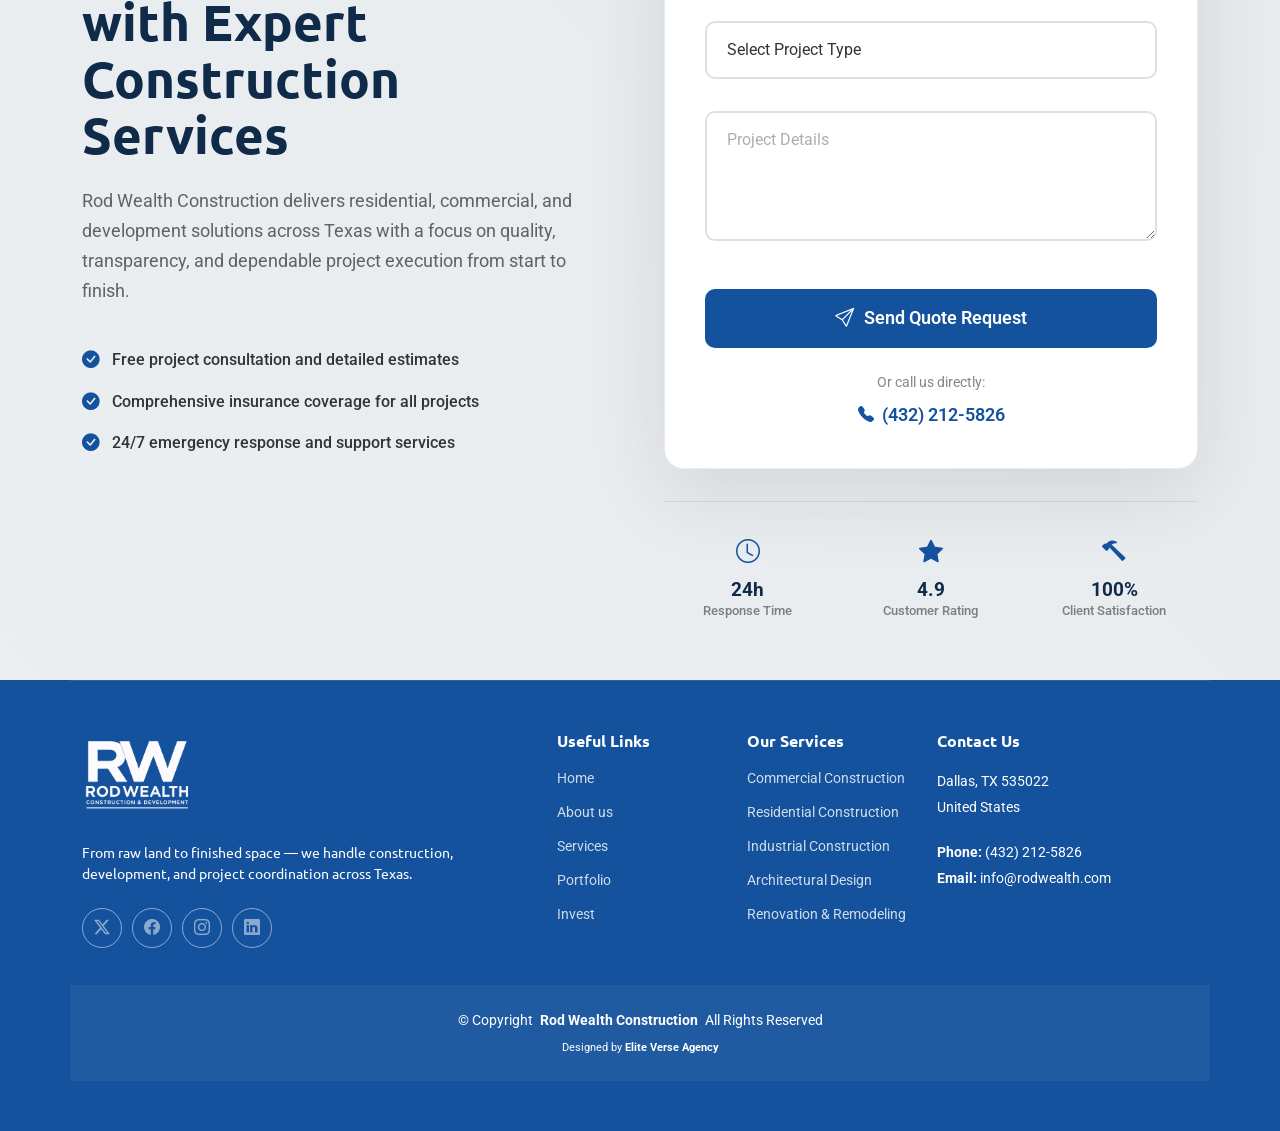
==== commit 2301ab7a: "perfromance improved" ====
--- a/index.html
+++ b/index.html
@@ -67,6 +67,8 @@
   <!-- Main CSS File -->
   <link href="assets/css/main.css" rel="stylesheet">
 
+  <link rel="preload" as="image" href="assets/img/construction/hero-img.webp">
+
 </head>
 
 <body class="index-page">
@@ -168,7 +170,7 @@
 
           <div class="col-lg-6">
             <div class="hero-image">
-              <img src="assets/img/construction/hero-img.png" alt="Construction Project" class="img-fluid">
+              <img src="assets/img/construction/hero-img.webp" alt="Construction Project" class="img-fluid">
               <!--  <div class="image-badge">
                 <span>100%</span>
                 <p>Owner Operated</p>
@@ -191,7 +193,7 @@
           <div class="col-lg-5" data-aos="zoom-in" data-aos-delay="200">
             <div class="image-gallery">
               <div class="primary-image">
-                <img src="assets/img/projects/3.png" alt="Modern Property" class="img-fluid">
+                <img src="assets/img/projects/3.webp" alt="Modern Property" class="img-fluid">
                 <div class="experience-badge">
                   <div class="badge-content">
                     <div class="number"><span class="purecounter"></span>8+</div>
@@ -200,7 +202,7 @@
                 </div>
               </div>
               <div class="secondary-image">
-                <img src="assets/img/gallery/7.jpg" alt="Luxury Interior" class="img-fluid">
+                <img src="assets/img/gallery/7.webp" alt="Luxury Interior" class="img-fluid">
               </div>
             </div>
           </div>
@@ -322,10 +324,10 @@
 
           <div class="col-lg-6">
             <div class="about-image position-relative" data-aos="fade-left" data-aos-delay="200">
-              <img src="assets/img/gallery/2.jpg" alt="Construction Team"
+              <img src="assets/img/gallery/2.webp" alt="Construction Team"
                 class="img-fluid main-image rounded">
               <div class="image-overlay">
-                <img src="assets/img/gallery/5.jpg" alt="Construction Project" class="img-fluid rounded">
+                <img src="assets/img/gallery/5.webp" alt="Construction Project" class="img-fluid rounded">
               </div>
               <div class="experience-badge" data-aos="zoom-in" data-aos-delay="500">
                 <span>8+</span>
@@ -518,7 +520,7 @@
               </a>
             </div>
             <div class="project-visual">
-              <img src="assets/img/projects/1.png" alt="Metropolitan Office Tower" class="img-fluid">
+              <img src="assets/img/projects/1.webp" alt="Metropolitan Office Tower" class="img-fluid">
               <div class="project-badge">
                 <i class="bi bi-award"></i>
               </div>
@@ -548,7 +550,7 @@
               </a>
             </div>
             <div class="project-visual">
-              <img src="assets/img/projects/2.png" alt="Metropolitan Office Tower" class="img-fluid">
+              <img src="assets/img/projects/2.webp" alt="Metropolitan Office Tower" class="img-fluid">
               <div class="project-badge">
                 <i class="bi bi-award"></i>
               </div>
@@ -578,7 +580,7 @@
               </a>
             </div>
             <div class="project-visual">
-              <img src="assets/img/gallery/2.jpg" alt="Metropolitan Office Tower" class="img-fluid">
+              <img src="assets/img/gallery/2.webp" alt="Metropolitan Office Tower" class="img-fluid">
               <div class="project-badge">
                 <i class="bi bi-award"></i>
               </div>
@@ -608,7 +610,7 @@
               </a>
             </div>
             <div class="project-visual">
-              <img src="assets/img/gallery/6.jpg" alt="Metropolitan Office Tower" class="img-fluid">
+              <img src="assets/img/gallery/6.webp" alt="Metropolitan Office Tower" class="img-fluid">
               <div class="project-badge">
                 <i class="bi bi-award"></i>
               </div>
@@ -638,7 +640,7 @@
               </a>
             </div>
             <div class="project-visual">
-              <img src="assets/img/projects/3.png" alt="Metropolitan Office Tower" class="img-fluid">
+              <img src="assets/img/projects/3.webp" alt="Metropolitan Office Tower" class="img-fluid">
               <div class="project-badge">
                 <i class="bi bi-award"></i>
               </div>
@@ -668,7 +670,7 @@
               </a>
             </div>
             <div class="project-visual">
-              <img src="assets/img/projects/4.png" alt="Metropolitan Office Tower" class="img-fluid">
+              <img src="assets/img/projects/4.webp" alt="Metropolitan Office Tower" class="img-fluid">
               <div class="project-badge">
                 <i class="bi bi-award"></i>
               </div>
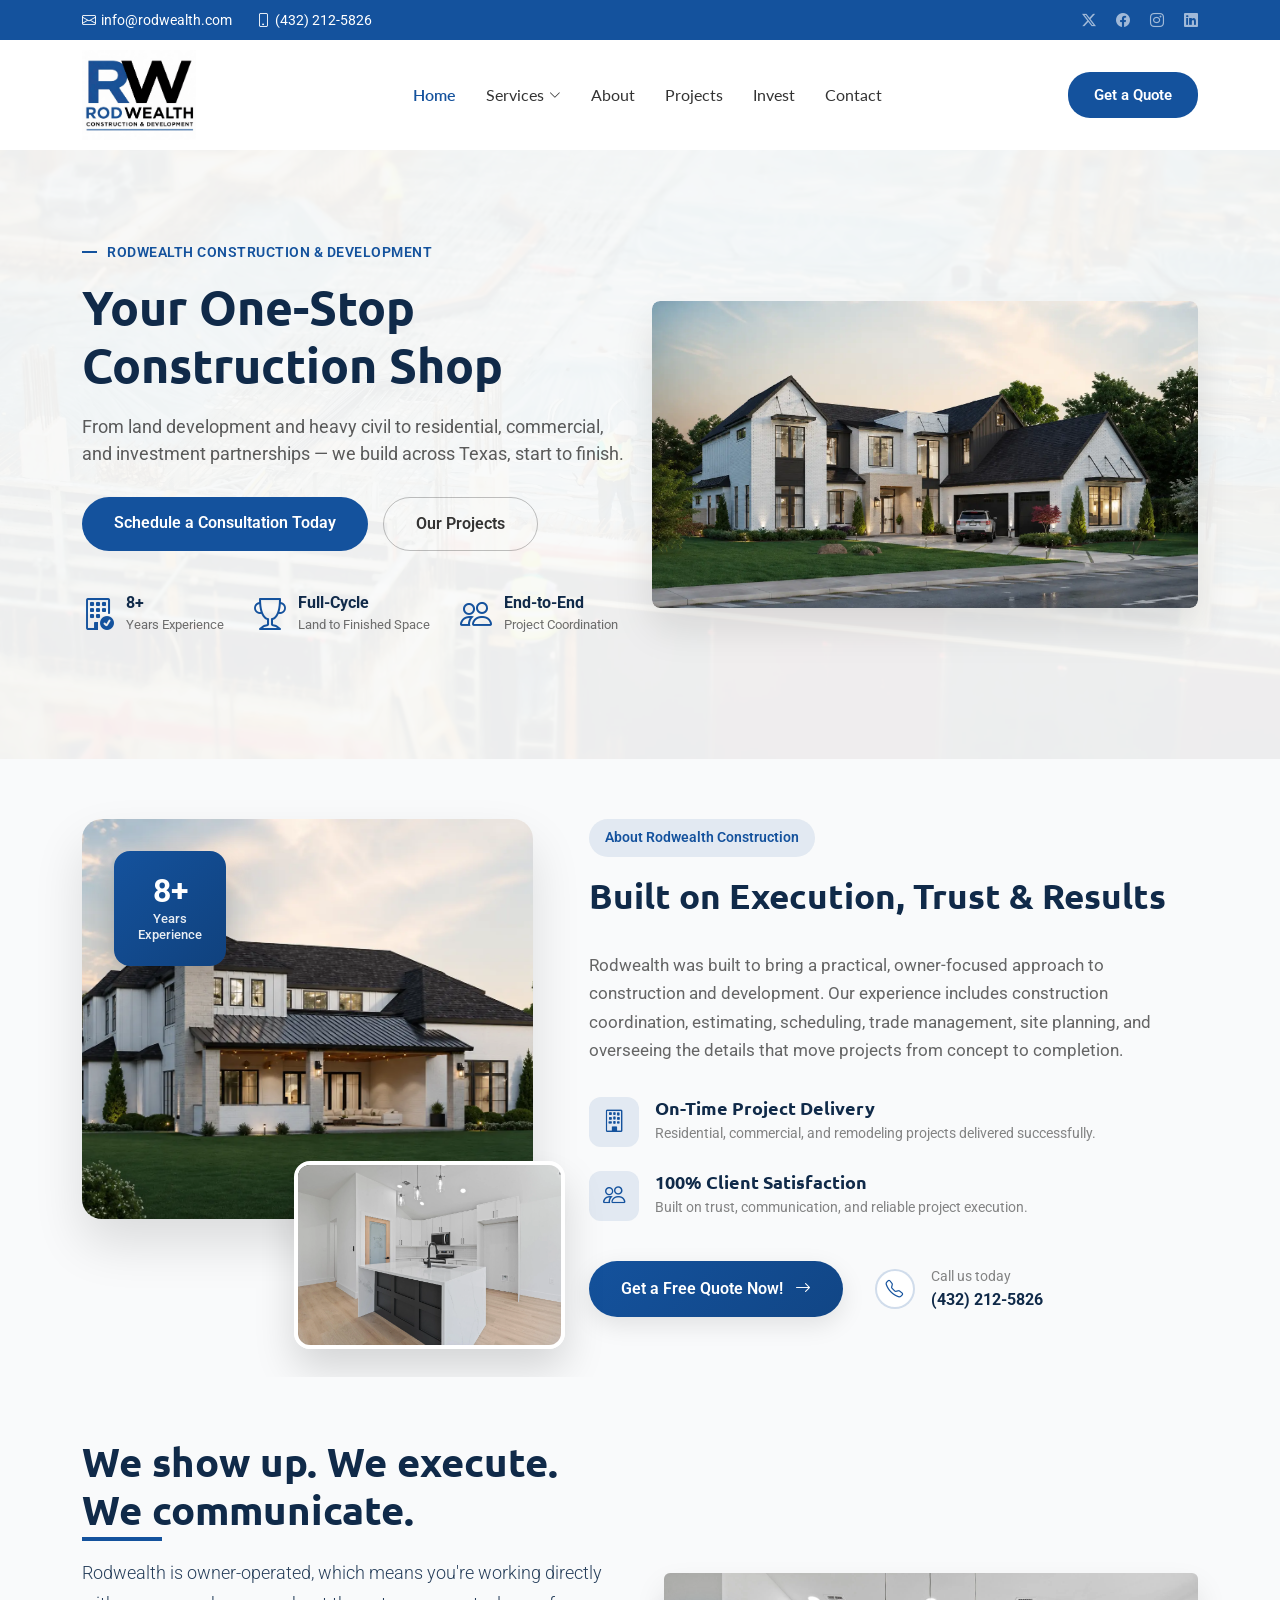
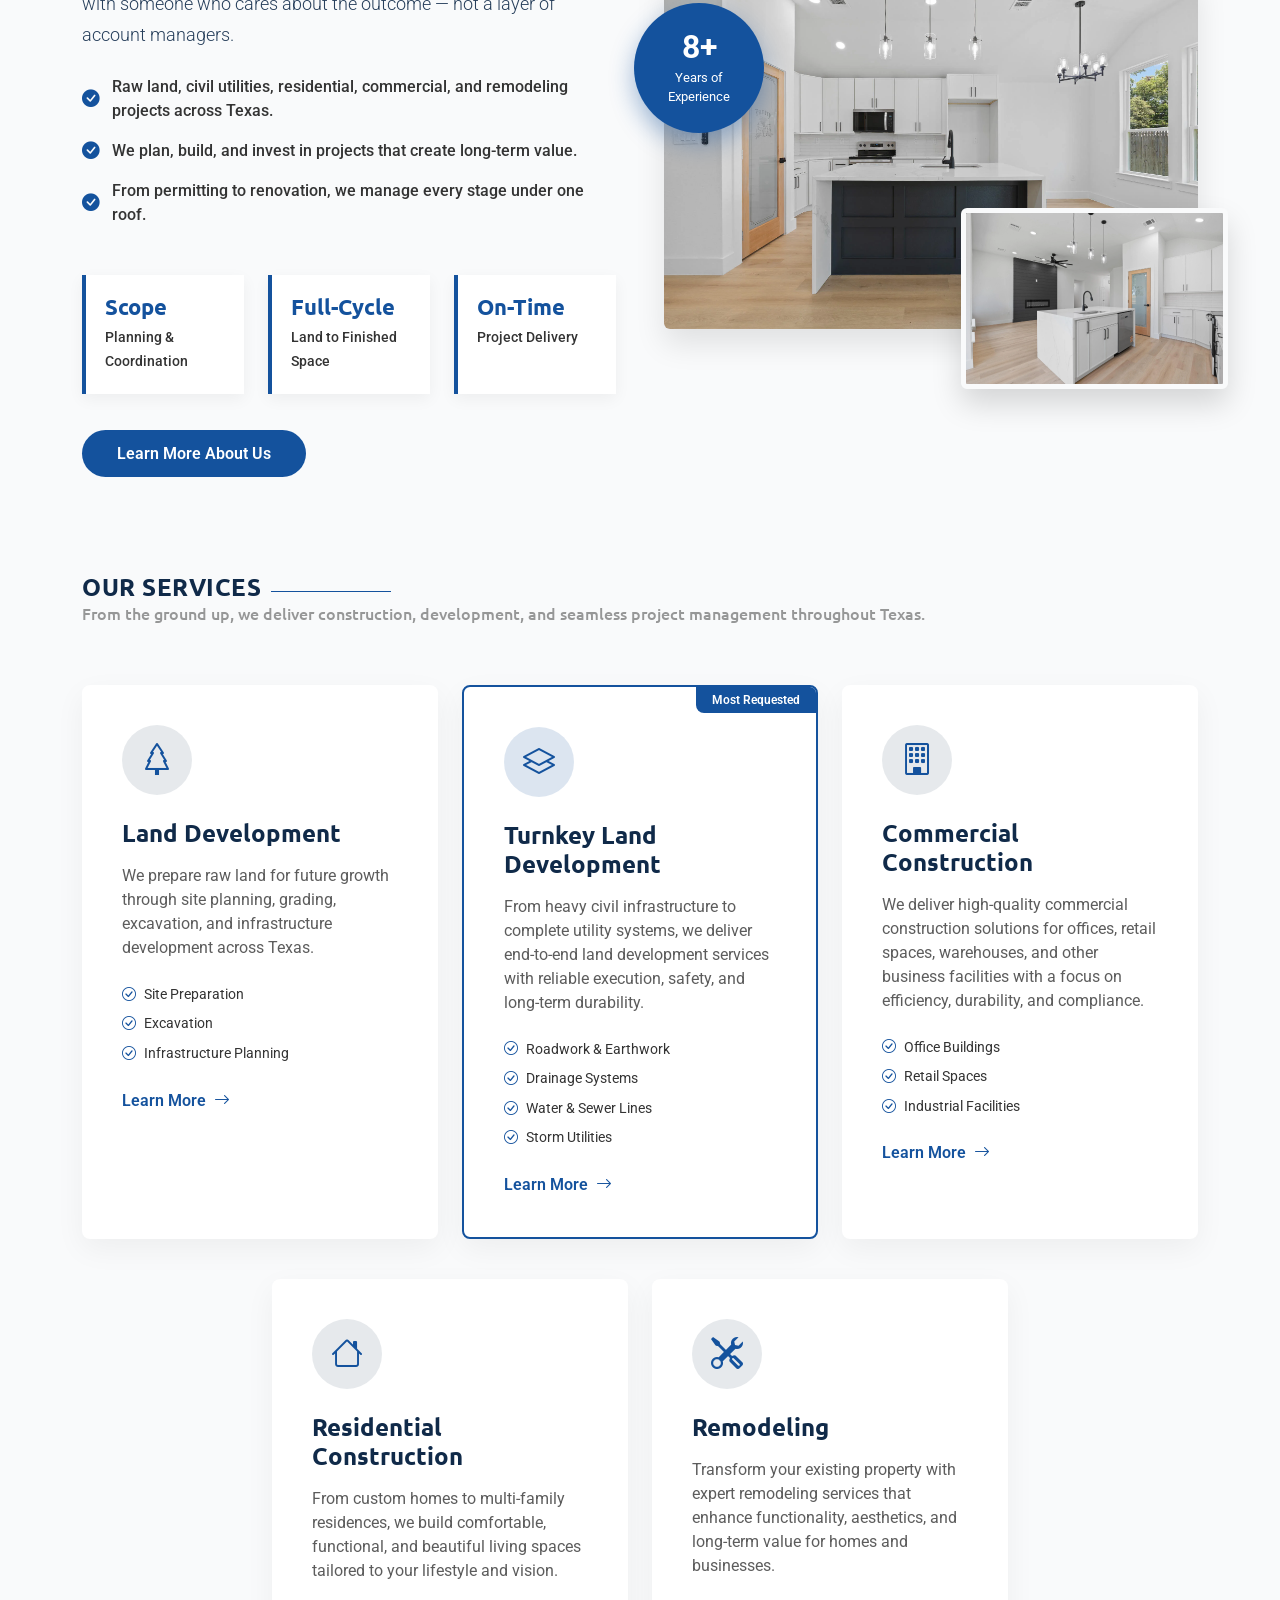
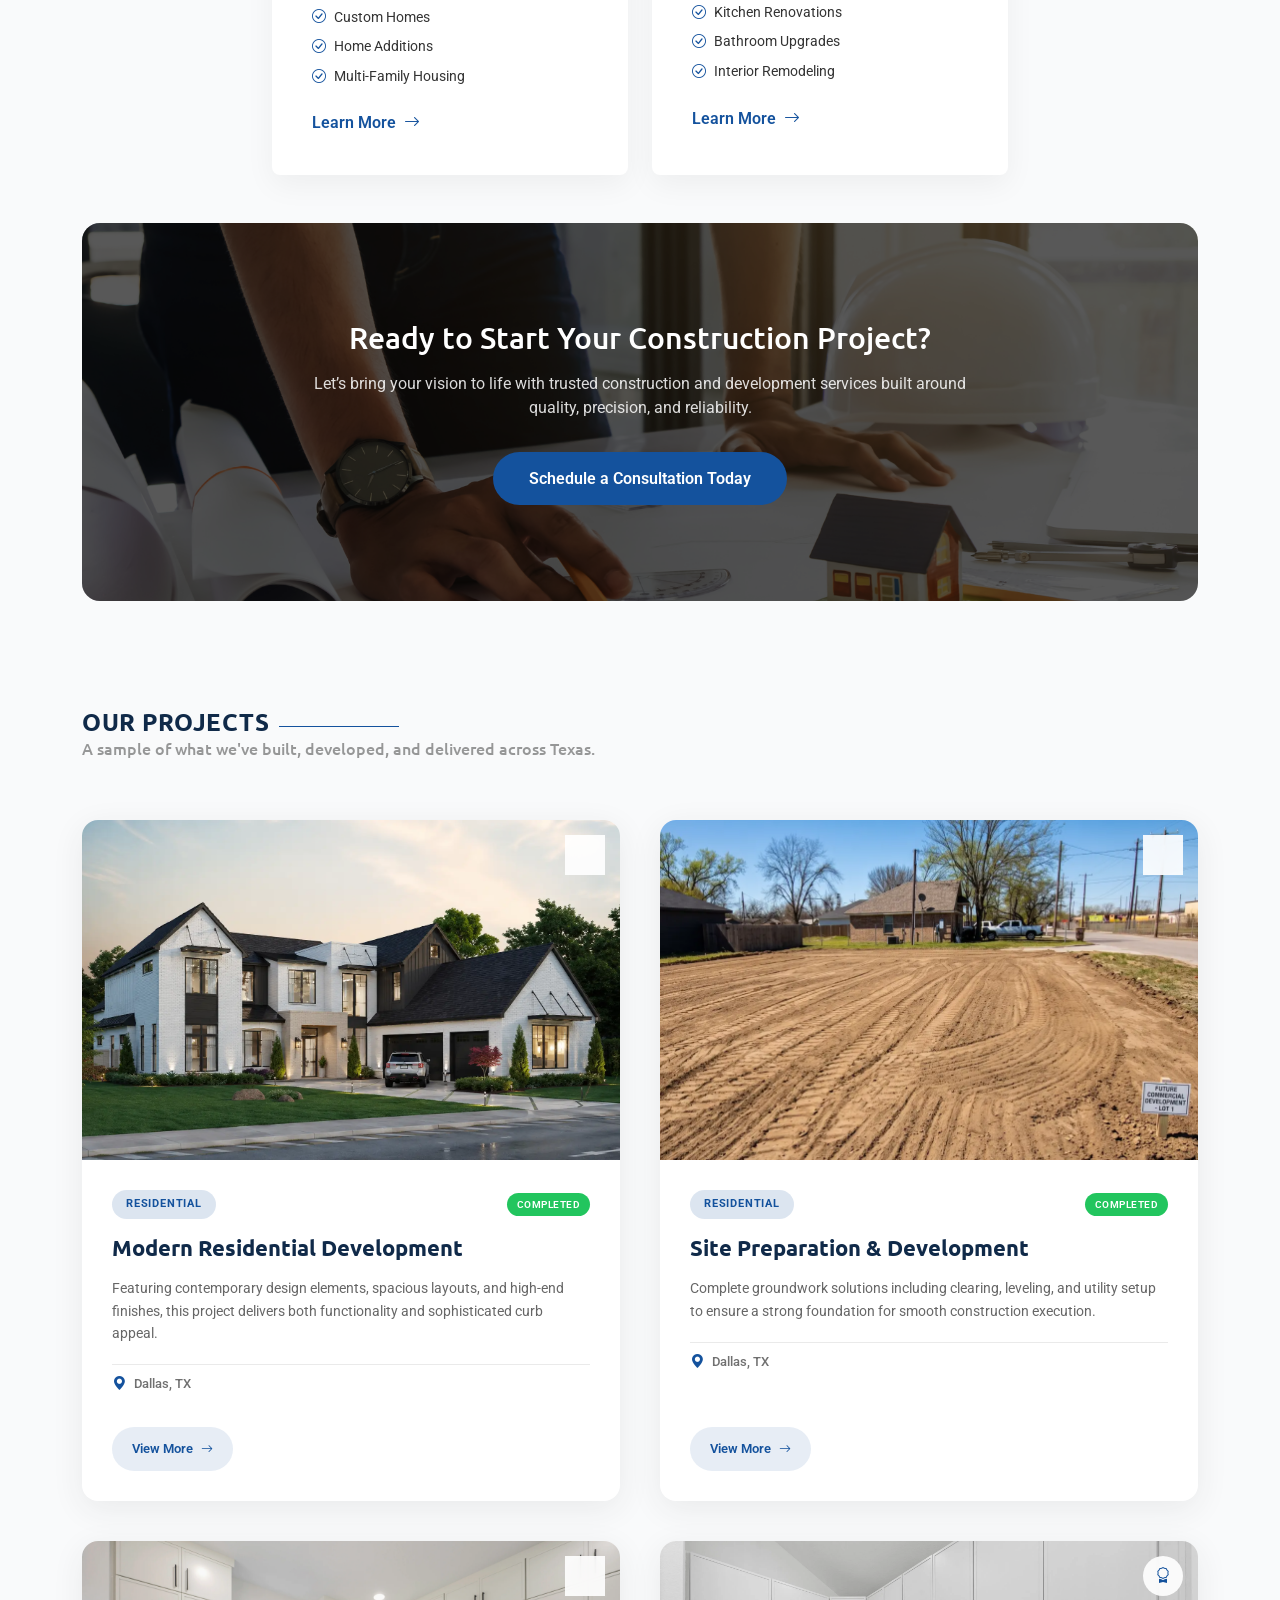
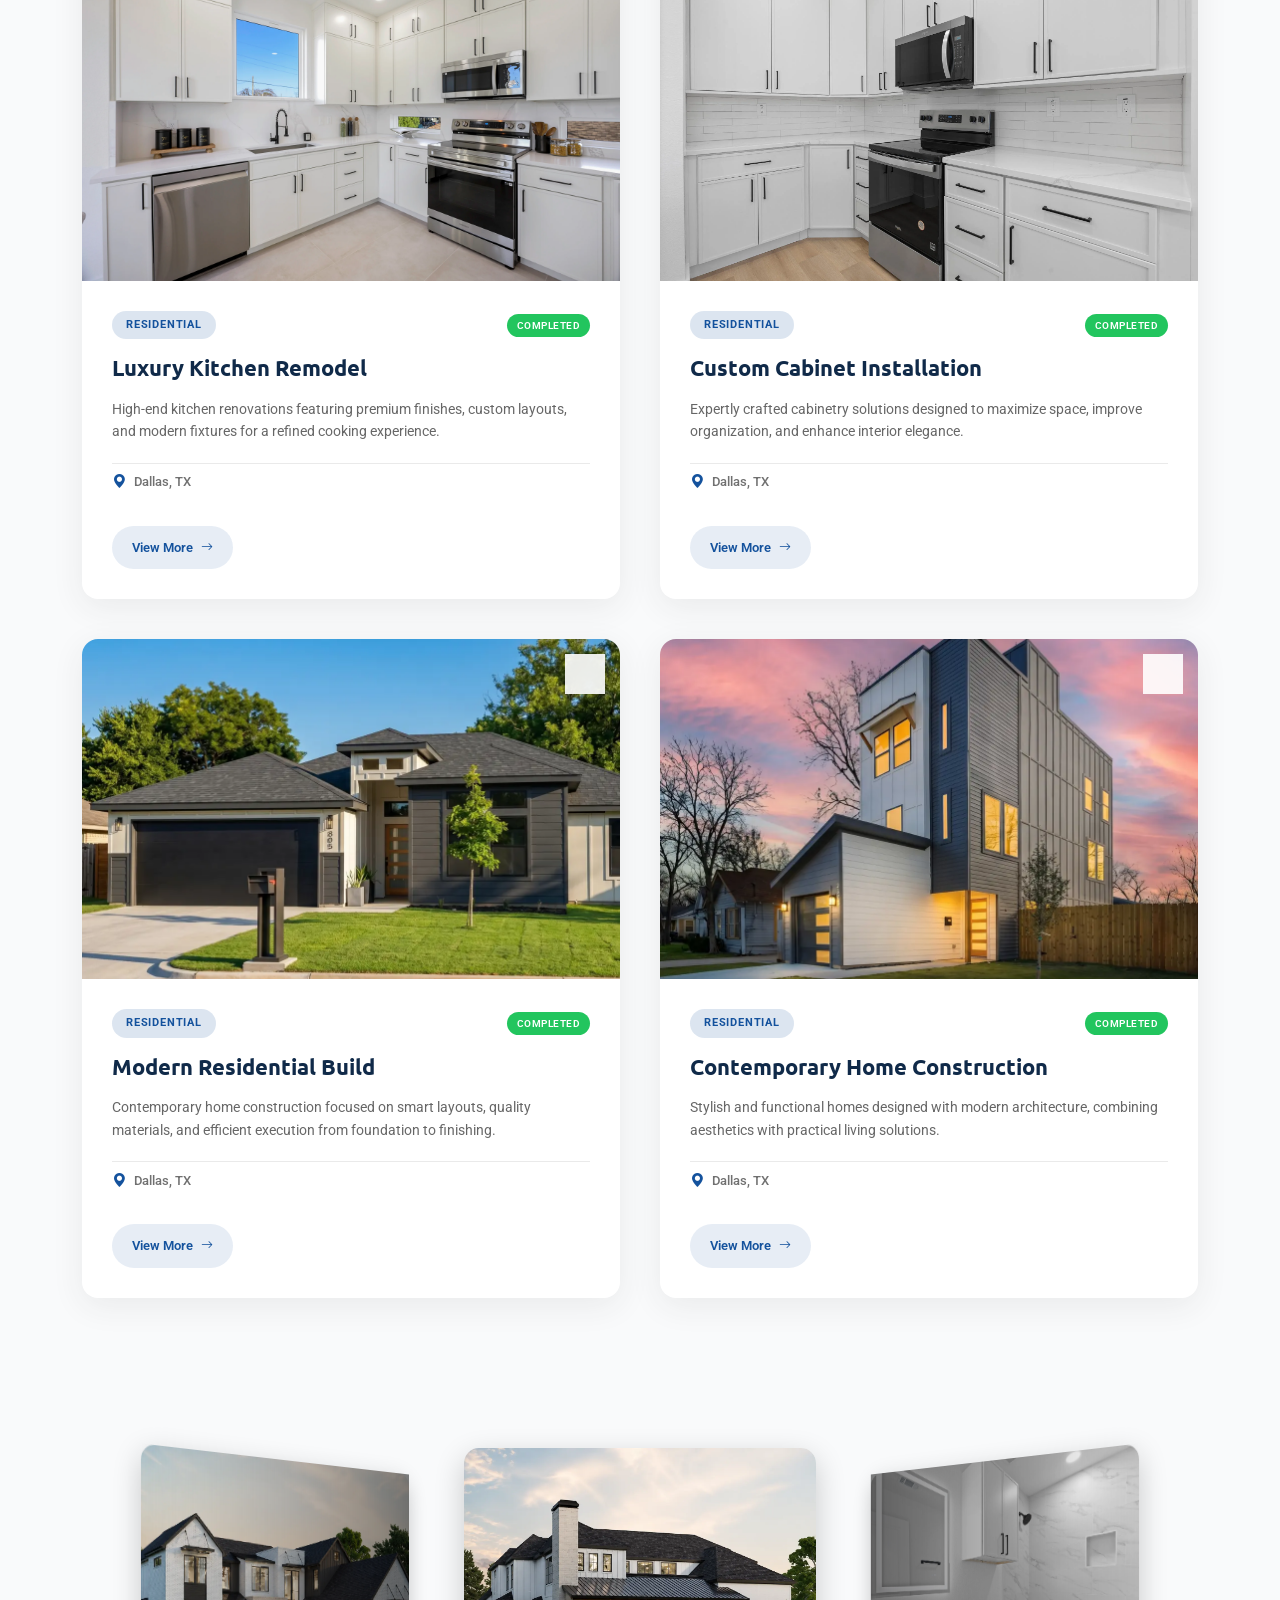
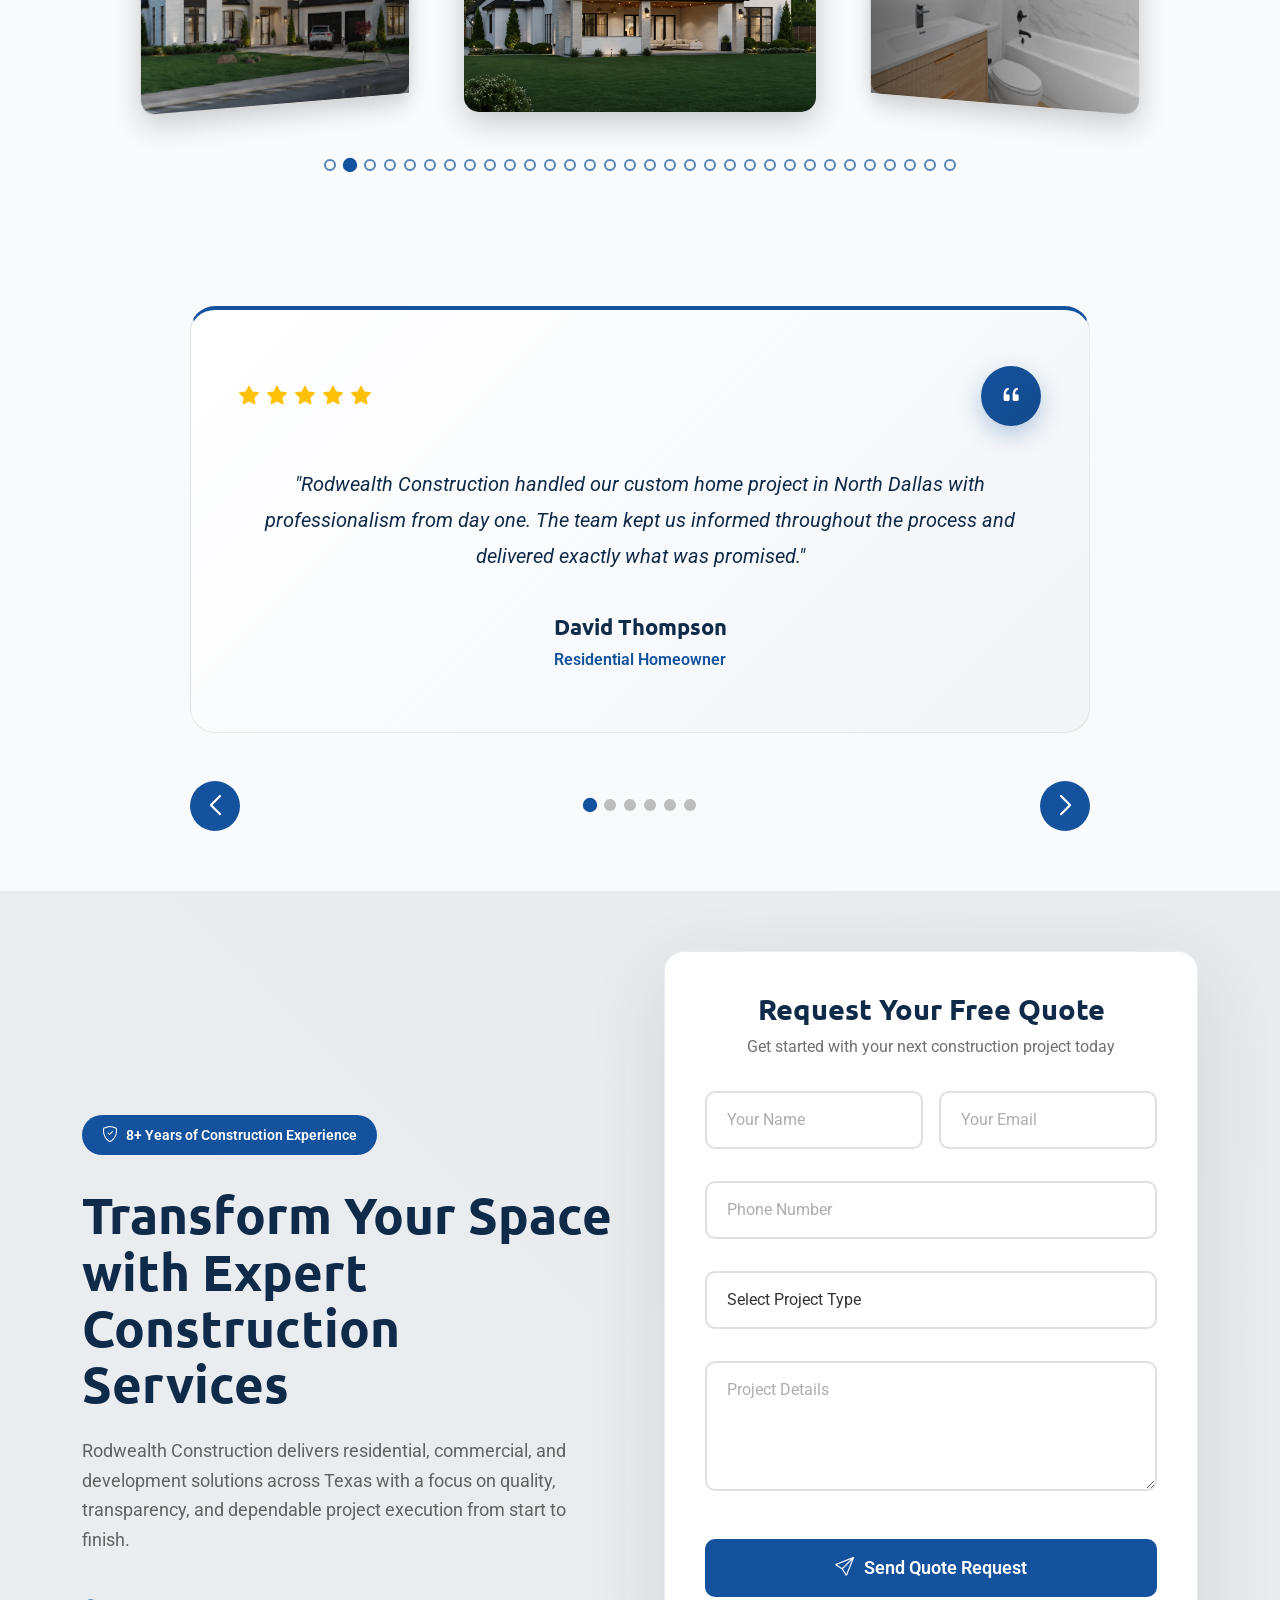
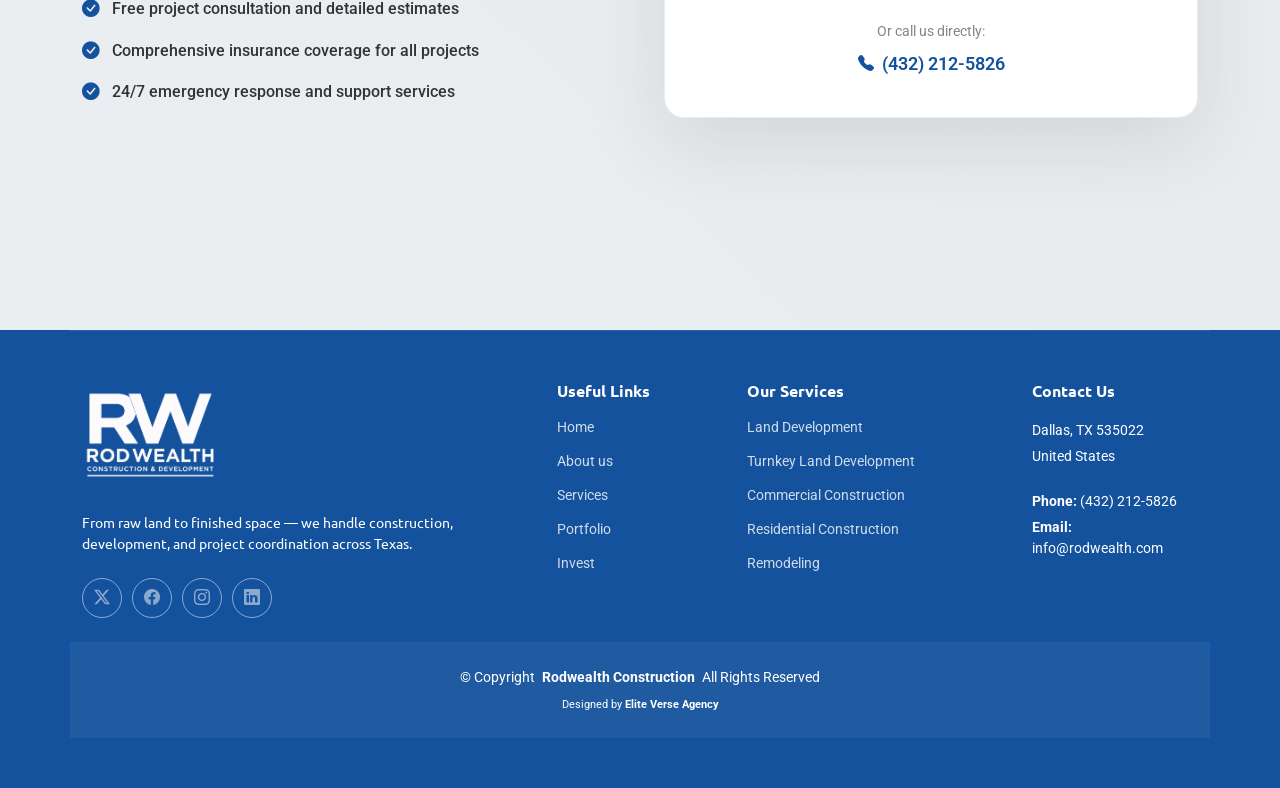
==== commit 74ba403f: "fourth commit" ====
--- a/index.html
+++ b/index.html
@@ -3,32 +3,36 @@
 
 <head>
   <meta charset="utf-8">
-<meta content="width=device-width, initial-scale=1.0" name="viewport">
-
-<!-- Primary Meta -->
-<title>RodWealth Construction & Development | Dallas, Texas</title>
-<meta name="description" content="RodWealth delivers residential, commercial, and land development projects across Texas. Expert construction, project planning, and investment partnerships — built for long-term value.">
-<meta name="keywords" content="construction company Dallas TX, land development Texas, residential construction Dallas, commercial construction Texas, general contractor Dallas, home remodeling Dallas, civil construction Texas, real estate development Dallas, construction project management Texas, RodWealth">
-<meta name="author" content="RodWealth">
-<meta name="robots" content="index, follow">
-<link rel="canonical" href="https://www.rodwealth.com/">
-
-<!-- Open Graph (Facebook, LinkedIn previews) -->
-<meta property="og:type" content="website">
-<meta property="og:url" content="https://www.rodwealth.com/">
-<meta property="og:title" content="RodWealth Construction & Development | Dallas, Texas">
-<meta property="og:description" content="From raw land to finished space — residential, commercial, and land development projects across Texas. Built on execution, planning, and long-term value.">
-<meta property="og:image" content="https://www.rodwealth.com/assets/img/og-image.jpg">
-
-<!-- Twitter Card -->
-<meta name="twitter:card" content="summary_large_image">
-<meta name="twitter:url" content="https://www.rodwealth.com/">
-<meta name="twitter:title" content="RodWealth Construction & Development | Dallas, Texas">
-<meta name="twitter:description" content="From raw land to finished space — residential, commercial, and land development projects across Texas.">
-<meta name="twitter:image" content="https://www.rodwealth.com/assets/img/og-image.jpg">
-
-<!-- Local Business Schema (Google) -->
-<script type="application/ld+json">
+  <meta content="width=device-width, initial-scale=1.0" name="viewport">
+
+  <!-- Primary Meta -->
+  <title>RodWealth Construction & Development | Dallas, Texas</title>
+  <meta name="description"
+    content="Rodwealth delivers residential, commercial, and land development projects across Texas. Expert construction, project planning, and investment partnerships — built for long-term value.">
+  <meta name="keywords"
+    content="construction company Dallas TX, land development Texas, residential construction Dallas, commercial construction Texas, general contractor Dallas, home remodeling Dallas, civil construction Texas, real estate development Dallas, construction project management Texas, RodWealth">
+  <meta name="author" content="RodWealth">
+  <meta name="robots" content="index, follow">
+  <link rel="canonical" href="https://www.rodwealth.com/">
+
+  <!-- Open Graph (Facebook, LinkedIn previews) -->
+  <meta property="og:type" content="website">
+  <meta property="og:url" content="https://www.rodwealth.com/">
+  <meta property="og:title" content="RodWealth Construction & Development | Dallas, Texas">
+  <meta property="og:description"
+    content="From raw land to finished space — residential, commercial, and land development projects across Texas. Built on execution, planning, and long-term value.">
+  <meta property="og:image" content="https://www.rodwealth.com/assets/img/og-image.jpg">
+
+  <!-- Twitter Card -->
+  <meta name="twitter:card" content="summary_large_image">
+  <meta name="twitter:url" content="https://www.rodwealth.com/">
+  <meta name="twitter:title" content="RodWealth Construction & Development | Dallas, Texas">
+  <meta name="twitter:description"
+    content="From raw land to finished space — residential, commercial, and land development projects across Texas.">
+  <meta name="twitter:image" content="https://www.rodwealth.com/assets/img/og-image.jpg">
+
+  <!-- Local Business Schema (Google) -->
+  <script type="application/ld+json">
 {
   "@context": "https://schema.org",
   "@type": "GeneralContractor",
@@ -103,7 +107,16 @@
         <nav id="navmenu" class="navmenu">
           <ul>
             <li><a href="index.html" class="active">Home</a></li>
-            <li><a href="services.html">Services</a></li>
+            <li class="dropdown"><a href="services.html"><span>Services</span> <i
+                  class="bi bi-chevron-down toggle-dropdown"></i></a>
+              <ul>
+                <li><a href="land-development.html">Land Development</a></li>
+                <li><a href="turnkey-land-development.html">Turnkey Land Development</a></li>
+                <li><a href="commercial-construction.html">Commercial Construction</a></li>
+                <li><a href="residential-construction.html">Residential Construction</a></li>
+                <li><a href="remodeling.html">Remodeling</a></li>
+              </ul>
+            </li>
             <li><a href="about.html">About</a></li>
             <li><a href="projects.html">Projects</a></li>
             <li><a href="invest.html">Invest</a></li>
@@ -132,13 +145,13 @@
         <div class="row align-items-center">
           <div class="col-lg-6">
             <div class="hero-content">
-              <span class="subtitle">Excellence in Construction</span>
-              <h1>Built on Execution. Focused on Growth.</h1>
+              <span class="subtitle">Rodwealth Construction & Development</span>
+              <h1>Your One-Stop Construction Shop</h1>
               <p>From land development and heavy civil to residential, commercial, and investment partnerships — we
                 build across Texas, start to finish.</p>
 
               <div class="hero-buttons">
-                <a href="contact.html" class="btn-primary">Request a Quote</a>
+                <a href="contact.html" class="btn-primary">Schedule a Consultation Today</a>
                 <a href="projects.html" class="btn-secondary">Our Projects</a>
               </div>
 
@@ -170,7 +183,7 @@
 
           <div class="col-lg-6">
             <div class="hero-image">
-              <img src="assets/img/construction/hero-img.webp" alt="Construction Project" class="img-fluid">
+              <img src="assets/img/construction/insta1.webp" alt="Construction Project" class="img-fluid">
               <!--  <div class="image-badge">
                 <span>100%</span>
                 <p>Owner Operated</p>
@@ -193,7 +206,7 @@
           <div class="col-lg-5" data-aos="zoom-in" data-aos-delay="200">
             <div class="image-gallery">
               <div class="primary-image">
-                <img src="assets/img/projects/3.webp" alt="Modern Property" class="img-fluid">
+                <img src="assets/img/construction/insta2.webp" alt="Modern Property" class="img-fluid">
                 <div class="experience-badge">
                   <div class="badge-content">
                     <div class="number"><span class="purecounter"></span>8+</div>
@@ -210,11 +223,13 @@
           <div class="col-lg-7" data-aos="fade-left" data-aos-delay="300">
             <div class="content">
               <div class="section-header">
-                <span class="section-label">About Rod Wealth Construction</span>
+                <span class="section-label">About Rodwealth Construction</span>
                 <h2>Built on Execution, Trust & Results</h2>
               </div>
 
-              <p>Rodwealth was built to bring a practical, owner-focused approach to construction and development. Our experience includes construction coordination, estimating, scheduling, trade management, site planning, and overseeing the details that move projects from concept to completion.</p>
+              <p>Rodwealth was built to bring a practical, owner-focused approach to construction and development. Our
+                experience includes construction coordination, estimating, scheduling, trade management, site planning,
+                and overseeing the details that move projects from concept to completion.</p>
 
               <div class="achievements-list">
 
@@ -223,7 +238,8 @@
                     <i class="bi bi-building"></i>
                   </div>
                   <div class="achievement-content">
-                    <h4><span data-purecounter-start="0" data-purecounter-end="120" data-purecounter-duration="2" class="purecounter"></span>On-Time Project Delivery</h4>
+                    <h4><span data-purecounter-start="0" data-purecounter-end="120" data-purecounter-duration="2"
+                        class="purecounter"></span>On-Time Project Delivery</h4>
                     <p>Residential, commercial, and remodeling projects delivered successfully.</p>
                   </div>
                 </div>
@@ -233,7 +249,8 @@
                     <i class="bi bi-people"></i>
                   </div>
                   <div class="achievement-content">
-                    <h4><span data-purecounter-start="0" data-purecounter-end="95" data-purecounter-duration="1" class="purecounter"></span>100% Client Satisfaction</h4>
+                    <h4><span data-purecounter-start="0" data-purecounter-end="95" data-purecounter-duration="1"
+                        class="purecounter"></span>100% Client Satisfaction</h4>
                     <p>Built on trust, communication, and reliable project execution.</p>
                   </div>
                 </div>
@@ -324,8 +341,7 @@
 
           <div class="col-lg-6">
             <div class="about-image position-relative" data-aos="fade-left" data-aos-delay="200">
-              <img src="assets/img/gallery/2.webp" alt="Construction Team"
-                class="img-fluid main-image rounded">
+              <img src="assets/img/gallery/2.webp" alt="Construction Team" class="img-fluid main-image rounded">
               <div class="image-overlay">
                 <img src="assets/img/gallery/5.webp" alt="Construction Project" class="img-fluid rounded">
               </div>
@@ -378,97 +394,86 @@
               <div class="service-badge">Most Requested</div>
 
               <div class="service-icon">
-                <i class="bi bi-truck"></i>
-              </div>
-
-              <h3>Heavy Civil</h3>
-
-              <p>Our heavy civil services support large-scale infrastructure projects with reliable execution, safety,
-                and long-term durability.</p>
+                <i class="bi bi-layers"></i>
+              </div>
+
+              <h3>Turnkey Land Development</h3>
+
+              <p>From heavy civil infrastructure to complete utility systems, we deliver end-to-end land development
+                services with reliable execution, safety, and long-term durability.</p>
 
               <div class="service-features">
-                <span><i class="bi bi-check-circle"></i> Roadwork</span>
-                <span><i class="bi bi-check-circle"></i> Earthwork</span>
+                <span><i class="bi bi-check-circle"></i> Roadwork & Earthwork</span>
                 <span><i class="bi bi-check-circle"></i> Drainage Systems</span>
+                <span><i class="bi bi-check-circle"></i> Water & Sewer Lines</span>
+                <span><i class="bi bi-check-circle"></i> Storm Utilities</span>
               </div>
 
               <a href="services.html" class="service-link">Learn More <i class="bi bi-arrow-right"></i></a>
             </div>
           </div><!-- End Service Item -->
+
+          <div class="col-lg-4" data-aos="fade-up" data-aos-delay="200">
+            <div class="service-card">
+              <div class="service-icon">
+                <i class="bi bi-building"></i>
+              </div>
+
+              <h3>Commercial Construction</h3>
+
+              <p>We deliver high-quality commercial construction solutions for offices, retail spaces, warehouses, and
+                other business facilities with a focus on efficiency, durability, and compliance.</p>
+
+              <div class="service-features">
+                <span><i class="bi bi-check-circle"></i> Office Buildings</span>
+                <span><i class="bi bi-check-circle"></i> Retail Spaces</span>
+                <span><i class="bi bi-check-circle"></i> Industrial Facilities</span>
+              </div>
+
+              <a href="services.html" class="service-link">Learn More <i class="bi bi-arrow-right"></i></a>
+            </div>
+          </div>
+        </div>
+        <div class="row gy-4 mt-3 d-flex justify-content-center">
+          <div class="col-lg-4" data-aos="fade-up" data-aos-delay="300">
+            <div class="service-card">
+              <div class="service-icon">
+                <i class="bi bi-house"></i>
+              </div>
+
+              <h3>Residential Construction</h3>
+
+              <p>From custom homes to multi-family residences, we build comfortable, functional, and beautiful living
+                spaces tailored to your lifestyle and vision.</p>
+
+              <div class="service-features">
+                <span><i class="bi bi-check-circle"></i> Custom Homes</span>
+                <span><i class="bi bi-check-circle"></i> Home Additions</span>
+                <span><i class="bi bi-check-circle"></i> Multi-Family Housing</span>
+              </div>
+
+              <a href="services.html" class="service-link">Learn More <i class="bi bi-arrow-right"></i></a>
+            </div>
+          </div>
 
           <div class="col-lg-4" data-aos="fade-up" data-aos-delay="400">
             <div class="service-card">
               <div class="service-icon">
-                <i class="bi bi-droplet-half"></i>
-              </div>
-
-              <h3>Utilities</h3>
-
-              <p>We install and manage utility systems that support residential, commercial, and municipal developments
-                efficiently.</p>
+                <i class="bi bi-tools"></i>
+              </div>
+
+              <h3>Remodeling</h3>
+
+              <p>Transform your existing property with expert remodeling services that enhance functionality,
+                aesthetics, and long-term value for homes and businesses.</p>
 
               <div class="service-features">
-                <span><i class="bi bi-check-circle"></i> Water Lines</span>
-                <span><i class="bi bi-check-circle"></i> Sewer Systems</span>
-                <span><i class="bi bi-check-circle"></i> Storm Utilities</span>
+                <span><i class="bi bi-check-circle"></i> Kitchen Renovations</span>
+                <span><i class="bi bi-check-circle"></i> Bathroom Upgrades</span>
+                <span><i class="bi bi-check-circle"></i> Interior Remodeling</span>
               </div>
 
               <a href="services.html" class="service-link">Learn More <i class="bi bi-arrow-right"></i></a>
-            </div>
-          </div><!-- End Service Item -->
-        </div>
-
-        <div class="row mt-5">
-          <div class="col-lg-6" data-aos="fade-up" data-aos-delay="100">
-            <div class="service-image-block">
-              <img src="assets/img/construction/hero-img2.jpeg" alt="Construction Services" class="img-fluid">
-            </div>
-          </div>
-
-          <div class="col-lg-6" data-aos="fade-up" data-aos-delay="200">
-            <div class="service-list-block">
-              <h3>Additional Services</h3>
-
-              <p>We also provide complete construction and remodeling solutions tailored for residential and commercial
-                projects.</p>
-
-              <div class="service-list">
-                <div class="service-list-item" data-aos="fade-up" data-aos-delay="100">
-                  <div class="service-list-icon">
-                    <i class="bi bi-building"></i>
-                  </div>
-
-                  <div class="service-list-content">
-                    <h4>Commercial Construction</h4>
-                    <p>We build durable and functional commercial spaces designed to support business growth and
-                      long-term performance.</p>
-                  </div>
-                </div><!-- End Service List Item -->
-
-                <div class="service-list-item" data-aos="fade-up" data-aos-delay="200">
-                  <div class="service-list-icon">
-                    <i class="bi bi-house"></i>
-                  </div>
-
-                  <div class="service-list-content">
-                    <h4>Residential Construction</h4>
-                    <p>From custom homes to new residential developments, we deliver quality craftsmanship with
-                      attention to detail.</p>
-                  </div>
-                </div><!-- End Service List Item -->
-
-                <div class="service-list-item" data-aos="fade-up" data-aos-delay="300">
-                  <div class="service-list-icon">
-                    <i class="bi bi-tools"></i>
-                  </div>
-
-                  <div class="service-list-content">
-                    <h4>Remodeling</h4>
-                    <p>We upgrade and transform existing spaces with modern remodeling solutions tailored to your needs
-                      and vision.</p>
-                  </div>
-                </div><!-- End Service List Item -->
-              </div>
             </div>
           </div>
         </div>
@@ -477,7 +482,7 @@
           <h3>Ready to Start Your Construction Project?</h3>
           <p>Let’s bring your vision to life with trusted construction and development services built around quality,
             precision, and reliability.</p>
-          <a href="contact.html" class="btn btn-cta">Request a Free Quote</a>
+          <a href="contact.html" class="btn btn-cta">Schedule a Consultation Today</a>
         </div>
 
       </div>
@@ -500,14 +505,14 @@
           <div class="project-item" data-aos="zoom-in" data-aos-delay="100">
             <div class="project-content">
               <div class="project-header">
-                <span class="project-category">Commercial</span>
+                <span class="project-category">Residential</span>
                 <span class="project-status completed">Completed</span>
               </div>
-              <h3 class="project-title">Custom Home Framing</h3>
+              <h3 class="project-title">Modern Residential Development</h3>
               <div class="project-details">
                 <div class="project-info">
-                  <p>Precision-built structural framing tailored to architectural plans, ensuring strength, stability,
-                    and long-term durability for residential projects.</p>
+                  <p>Featuring contemporary design elements, spacious layouts, and high-end finishes, this project
+                    delivers both functionality and sophisticated curb appeal.</p>
                 </div>
                 <div class="project-location">
                   <i class="bi bi-geo-alt-fill"></i>
@@ -520,7 +525,7 @@
               </a>
             </div>
             <div class="project-visual">
-              <img src="assets/img/projects/1.webp" alt="Metropolitan Office Tower" class="img-fluid">
+              <img src="assets/img/construction/insta1.webp" alt="Metropolitan Office Tower" class="img-fluid">
               <div class="project-badge">
                 <i class="bi bi-award"></i>
               </div>
@@ -530,7 +535,7 @@
           <div class="project-item" data-aos="zoom-in" data-aos-delay="100">
             <div class="project-content">
               <div class="project-header">
-                <span class="project-category">Commercial</span>
+                <span class="project-category">Residential</span>
                 <span class="project-status completed">Completed</span>
               </div>
               <h3 class="project-title">Site Preparation & Development</h3>
@@ -560,7 +565,7 @@
           <div class="project-item" data-aos="zoom-in" data-aos-delay="100">
             <div class="project-content">
               <div class="project-header">
-                <span class="project-category">Commercial</span>
+                <span class="project-category">Residential</span>
                 <span class="project-status completed">Completed</span>
               </div>
               <h3 class="project-title">Luxury Kitchen Remodel</h3>
@@ -580,7 +585,7 @@
               </a>
             </div>
             <div class="project-visual">
-              <img src="assets/img/gallery/2.webp" alt="Metropolitan Office Tower" class="img-fluid">
+              <img src="assets/img/construction/kitchen-remodel-2.webp" alt="Metropolitan Office Tower" class="img-fluid">
               <div class="project-badge">
                 <i class="bi bi-award"></i>
               </div>
@@ -590,7 +595,7 @@
           <div class="project-item" data-aos="zoom-in" data-aos-delay="100">
             <div class="project-content">
               <div class="project-header">
-                <span class="project-category">Commercial</span>
+                <span class="project-category">Residential</span>
                 <span class="project-status completed">Completed</span>
               </div>
               <h3 class="project-title">Custom Cabinet Installation</h3>
@@ -620,7 +625,7 @@
           <div class="project-item" data-aos="zoom-in" data-aos-delay="100">
             <div class="project-content">
               <div class="project-header">
-                <span class="project-category">Commercial</span>
+                <span class="project-category">Residential</span>
                 <span class="project-status completed">Completed</span>
               </div>
               <h3 class="project-title">Modern Residential Build</h3>
@@ -650,7 +655,7 @@
           <div class="project-item" data-aos="zoom-in" data-aos-delay="100">
             <div class="project-content">
               <div class="project-header">
-                <span class="project-category">Commercial</span>
+                <span class="project-category">Residential</span>
                 <span class="project-status completed">Completed</span>
               </div>
               <h3 class="project-title">Contemporary Home Construction</h3>
@@ -677,7 +682,7 @@
             </div>
           </div><!-- End Project Item -->
 
-          
+
 
 
 
@@ -687,12 +692,456 @@
 
     </section><!-- /Projects Section -->
 
-    
+    <!-- Gallery Slider Section -->
+    <section id="gallery-slider" class="gallery-slider">
+
+      <div class="container" data-aos="fade-up" data-aos-delay="100">
+
+        <div class="gallery-container">
+          <div class="swiper init-swiper">
+            <script type="application/json" class="swiper-config">
+              {
+                "loop": true,
+                "speed": 800,
+                "autoplay": {
+                  "delay": 2000
+                },
+                "effect": "coverflow",
+                "grabCursor": true,
+                "centeredSlides": true,
+                "slidesPerView": "auto",
+                "coverflowEffect": {
+                  "rotate": 50,
+                  "stretch": 0,
+                  "depth": 100,
+                  "modifier": 1,
+                  "slideShadows": true
+                },
+                "pagination": {
+                  "el": ".swiper-pagination",
+                  "type": "bullets",
+                  "clickable": true
+                },
+                "navigation": {
+                  "nextEl": ".swiper-button-next",
+                  "prevEl": ".swiper-button-prev"
+                },
+                "breakpoints": {
+                  "320": {
+                    "slidesPerView": 1,
+                    "spaceBetween": 10
+                  },
+                  "768": {
+                    "slidesPerView": 2,
+                    "spaceBetween": 20
+                  },
+                  "1024": {
+                    "slidesPerView": 3,
+                    "spaceBetween": 30
+                  }
+                }
+              }
+            </script>
+            <div class="swiper-wrapper">
+              <div class="swiper-slide">
+                <div class="gallery-item">
+                  <div class="gallery-img">
+                    <a class="glightbox" data-gallery="images-gallery" href="assets/img/construction/insta1.webp">
+                      <img src="assets/img/construction/insta1.webp" class="img-fluid" alt="">
+                      <div class="gallery-overlay">
+                        <i class="bi bi-plus-circle"></i>
+                      </div>
+                    </a>
+                  </div>
+                </div>
+              </div>
+              <div class="swiper-slide">
+                <div class="gallery-item">
+                  <div class="gallery-img">
+                    <a class="glightbox" data-gallery="images-gallery" href="assets/img/construction/insta2.webp">
+                      <img src="assets/img/construction/insta2.webp" class="img-fluid" alt="">
+                      <div class="gallery-overlay">
+                        <i class="bi bi-plus-circle"></i>
+                      </div>
+                    </a>
+                  </div>
+                </div>
+              </div>
+              <div class="swiper-slide">
+                <div class="gallery-item">
+                  <div class="gallery-img">
+                    <a class="glightbox" data-gallery="images-gallery" href="assets/img/gallery/1.webp">
+                      <img src="assets/img/gallery/1.webp" class="img-fluid" alt="">
+                      <div class="gallery-overlay">
+                        <i class="bi bi-plus-circle"></i>
+                      </div>
+                    </a>
+                  </div>
+                </div>
+              </div>
+              <div class="swiper-slide">
+                <div class="gallery-item">
+                  <div class="gallery-img">
+                    <a class="glightbox" data-gallery="images-gallery" href="assets/img/gallery/2.webp">
+                      <img src="assets/img/gallery/2.webp" class="img-fluid" alt="">
+                      <div class="gallery-overlay">
+                        <i class="bi bi-plus-circle"></i>
+                      </div>
+                    </a>
+                  </div>
+                </div>
+              </div>
+              <div class="swiper-slide">
+                <div class="gallery-item">
+                  <div class="gallery-img">
+                    <a class="glightbox" data-gallery="images-gallery" href="assets/img/gallery/3.webp">
+                      <img src="assets/img/gallery/3.webp" class="img-fluid" alt="">
+                      <div class="gallery-overlay">
+                        <i class="bi bi-plus-circle"></i>
+                      </div>
+                    </a>
+                  </div>
+                </div>
+              </div>
+              <div class="swiper-slide">
+                <div class="gallery-item">
+                  <div class="gallery-img">
+                    <a class="glightbox" data-gallery="images-gallery" href="assets/img/gallery/4.webp">
+                      <img src="assets/img/gallery/4.webp" class="img-fluid" alt="">
+                      <div class="gallery-overlay">
+                        <i class="bi bi-plus-circle"></i>
+                      </div>
+                    </a>
+                  </div>
+                </div>
+              </div>
+              <div class="swiper-slide">
+                <div class="gallery-item">
+                  <div class="gallery-img">
+                    <a class="glightbox" data-gallery="images-gallery" href="assets/img/gallery/5.webp">
+                      <img src="assets/img/gallery/5.webp" class="img-fluid" alt="">
+                      <div class="gallery-overlay">
+                        <i class="bi bi-plus-circle"></i>
+                      </div>
+                    </a>
+                  </div>
+                </div>
+              </div>
+              <div class="swiper-slide">
+                <div class="gallery-item">
+                  <div class="gallery-img">
+                    <a class="glightbox" data-gallery="images-gallery" href="assets/img/gallery/6.webp">
+                      <img src="assets/img/gallery/6.webp" class="img-fluid" alt="">
+                      <div class="gallery-overlay">
+                        <i class="bi bi-plus-circle"></i>
+                      </div>
+                    </a>
+                  </div>
+                </div>
+              </div>
+              <div class="swiper-slide">
+                <div class="gallery-item">
+                  <div class="gallery-img">
+                    <a class="glightbox" data-gallery="images-gallery" href="assets/img/gallery/7.webp">
+                      <img src="assets/img/gallery/7.webp" class="img-fluid" alt="">
+                      <div class="gallery-overlay">
+                        <i class="bi bi-plus-circle"></i>
+                      </div>
+                    </a>
+                  </div>
+                </div>
+              </div>
+              <div class="swiper-slide">
+                <div class="gallery-item">
+                  <div class="gallery-img">
+                    <a class="glightbox" data-gallery="images-gallery" href="assets/img/gallery/8.webp">
+                      <img src="assets/img/gallery/8.webp" class="img-fluid" alt="">
+                      <div class="gallery-overlay">
+                        <i class="bi bi-plus-circle"></i>
+                      </div>
+                    </a>
+                  </div>
+                </div>
+              </div>
+              <div class="swiper-slide">
+                <div class="gallery-item">
+                  <div class="gallery-img">
+                    <a class="glightbox" data-gallery="images-gallery" href="assets/img/gallery/9.webp">
+                      <img src="assets/img/gallery/9.webp" class="img-fluid" alt="">
+                      <div class="gallery-overlay">
+                        <i class="bi bi-plus-circle"></i>
+                      </div>
+                    </a>
+                  </div>
+                </div>
+              </div>
+              <div class="swiper-slide">
+                <div class="gallery-item">
+                  <div class="gallery-img">
+                    <a class="glightbox" data-gallery="images-gallery" href="assets/img/gallery/10.webp">
+                      <img src="assets/img/gallery/10.webp" class="img-fluid" alt="">
+                      <div class="gallery-overlay">
+                        <i class="bi bi-plus-circle"></i>
+                      </div>
+                    </a>
+                  </div>
+                </div>
+              </div>
+              <div class="swiper-slide">
+                <div class="gallery-item">
+                  <div class="gallery-img">
+                    <a class="glightbox" data-gallery="images-gallery"
+                      href="assets/img/gallery-dropbox/galleryitem (1).jpg">
+                      <img src="assets/img/gallery-dropbox/galleryitem (1).jpg" class="img-fluid" alt="">
+                      <div class="gallery-overlay"><i class="bi bi-plus-circle"></i></div>
+                    </a>
+                  </div>
+                </div>
+              </div>
+
+              <div class="swiper-slide">
+                <div class="gallery-item">
+                  <div class="gallery-img">
+                    <a class="glightbox" data-gallery="images-gallery"
+                      href="assets/img/gallery-dropbox/galleryitem (2).jpg">
+                      <img src="assets/img/gallery-dropbox/galleryitem (2).jpg" class="img-fluid" alt="">
+                      <div class="gallery-overlay"><i class="bi bi-plus-circle"></i></div>
+                    </a>
+                  </div>
+                </div>
+              </div>
+
+              <div class="swiper-slide">
+                <div class="gallery-item">
+                  <div class="gallery-img">
+                    <a class="glightbox" data-gallery="images-gallery"
+                      href="assets/img/gallery-dropbox/galleryitem (3).jpg">
+                      <img src="assets/img/gallery-dropbox/galleryitem (3).jpg" class="img-fluid" alt="">
+                      <div class="gallery-overlay"><i class="bi bi-plus-circle"></i></div>
+                    </a>
+                  </div>
+                </div>
+              </div>
+
+              <div class="swiper-slide">
+                <div class="gallery-item">
+                  <div class="gallery-img">
+                    <a class="glightbox" data-gallery="images-gallery"
+                      href="assets/img/gallery-dropbox/galleryitem (4).jpg">
+                      <img src="assets/img/gallery-dropbox/galleryitem (4).jpg" class="img-fluid" alt="">
+                      <div class="gallery-overlay"><i class="bi bi-plus-circle"></i></div>
+                    </a>
+                  </div>
+                </div>
+              </div>
+
+              <div class="swiper-slide">
+                <div class="gallery-item">
+                  <div class="gallery-img">
+                    <a class="glightbox" data-gallery="images-gallery"
+                      href="assets/img/gallery-dropbox/galleryitem (5).jpg">
+                      <img src="assets/img/gallery-dropbox/galleryitem (5).jpg" class="img-fluid" alt="">
+                      <div class="gallery-overlay"><i class="bi bi-plus-circle"></i></div>
+                    </a>
+                  </div>
+                </div>
+              </div>
+
+              <div class="swiper-slide">
+                <div class="gallery-item">
+                  <div class="gallery-img">
+                    <a class="glightbox" data-gallery="images-gallery"
+                      href="assets/img/gallery-dropbox/galleryitem (6).jpg">
+                      <img src="assets/img/gallery-dropbox/galleryitem (6).jpg" class="img-fluid" alt="">
+                      <div class="gallery-overlay"><i class="bi bi-plus-circle"></i></div>
+                    </a>
+                  </div>
+                </div>
+              </div>
+
+              <div class="swiper-slide">
+                <div class="gallery-item">
+                  <div class="gallery-img">
+                    <a class="glightbox" data-gallery="images-gallery"
+                      href="assets/img/gallery-dropbox/galleryitem (7).jpg">
+                      <img src="assets/img/gallery-dropbox/galleryitem (7).jpg" class="img-fluid" alt="">
+                      <div class="gallery-overlay"><i class="bi bi-plus-circle"></i></div>
+                    </a>
+                  </div>
+                </div>
+              </div>
+
+              <div class="swiper-slide">
+                <div class="gallery-item">
+                  <div class="gallery-img">
+                    <a class="glightbox" data-gallery="images-gallery"
+                      href="assets/img/gallery-dropbox/galleryitem (8).jpg">
+                      <img src="assets/img/gallery-dropbox/galleryitem (8).jpg" class="img-fluid" alt="">
+                      <div class="gallery-overlay"><i class="bi bi-plus-circle"></i></div>
+                    </a>
+                  </div>
+                </div>
+              </div>
+
+              <div class="swiper-slide">
+                <div class="gallery-item">
+                  <div class="gallery-img">
+                    <a class="glightbox" data-gallery="images-gallery"
+                      href="assets/img/gallery-dropbox/galleryitem (9).jpg">
+                      <img src="assets/img/gallery-dropbox/galleryitem (9).jpg" class="img-fluid" alt="">
+                      <div class="gallery-overlay"><i class="bi bi-plus-circle"></i></div>
+                    </a>
+                  </div>
+                </div>
+              </div>
+
+              <div class="swiper-slide">
+                <div class="gallery-item">
+                  <div class="gallery-img">
+                    <a class="glightbox" data-gallery="images-gallery"
+                      href="assets/img/gallery-dropbox/galleryitem (10).jpg">
+                      <img src="assets/img/gallery-dropbox/galleryitem (10).jpg" class="img-fluid" alt="">
+                      <div class="gallery-overlay"><i class="bi bi-plus-circle"></i></div>
+                    </a>
+                  </div>
+                </div>
+              </div>
+
+              <div class="swiper-slide">
+                <div class="gallery-item">
+                  <div class="gallery-img">
+                    <a class="glightbox" data-gallery="images-gallery"
+                      href="assets/img/gallery-dropbox/galleryitem (11).jpg">
+                      <img src="assets/img/gallery-dropbox/galleryitem (11).jpg" class="img-fluid" alt="">
+                      <div class="gallery-overlay"><i class="bi bi-plus-circle"></i></div>
+                    </a>
+                  </div>
+                </div>
+              </div>
+
+              <div class="swiper-slide">
+                <div class="gallery-item">
+                  <div class="gallery-img">
+                    <a class="glightbox" data-gallery="images-gallery"
+                      href="assets/img/gallery-dropbox/galleryitem (12).jpg">
+                      <img src="assets/img/gallery-dropbox/galleryitem (12).jpg" class="img-fluid" alt="">
+                      <div class="gallery-overlay"><i class="bi bi-plus-circle"></i></div>
+                    </a>
+                  </div>
+                </div>
+              </div>
+
+              <div class="swiper-slide">
+                <div class="gallery-item">
+                  <div class="gallery-img">
+                    <a class="glightbox" data-gallery="images-gallery"
+                      href="assets/img/gallery-dropbox/galleryitem (13).jpg">
+                      <img src="assets/img/gallery-dropbox/galleryitem (13).jpg" class="img-fluid" alt="">
+                      <div class="gallery-overlay"><i class="bi bi-plus-circle"></i></div>
+                    </a>
+                  </div>
+                </div>
+              </div>
+
+              <div class="swiper-slide">
+                <div class="gallery-item">
+                  <div class="gallery-img">
+                    <a class="glightbox" data-gallery="images-gallery"
+                      href="assets/img/gallery-dropbox/galleryitem (14).jpg">
+                      <img src="assets/img/gallery-dropbox/galleryitem (14).jpg" class="img-fluid" alt="">
+                      <div class="gallery-overlay"><i class="bi bi-plus-circle"></i></div>
+                    </a>
+                  </div>
+                </div>
+              </div>
+
+              <div class="swiper-slide">
+                <div class="gallery-item">
+                  <div class="gallery-img">
+                    <a class="glightbox" data-gallery="images-gallery"
+                      href="assets/img/gallery-dropbox/galleryitem (15).jpg">
+                      <img src="assets/img/gallery-dropbox/galleryitem (15).jpg" class="img-fluid" alt="">
+                      <div class="gallery-overlay"><i class="bi bi-plus-circle"></i></div>
+                    </a>
+                  </div>
+                </div>
+              </div>
+
+              <div class="swiper-slide">
+                <div class="gallery-item">
+                  <div class="gallery-img">
+                    <a class="glightbox" data-gallery="images-gallery"
+                      href="assets/img/gallery-dropbox/galleryitem (16).jpg">
+                      <img src="assets/img/gallery-dropbox/galleryitem (16).jpg" class="img-fluid" alt="">
+                      <div class="gallery-overlay"><i class="bi bi-plus-circle"></i></div>
+                    </a>
+                  </div>
+                </div>
+              </div>
+
+              <div class="swiper-slide">
+                <div class="gallery-item">
+                  <div class="gallery-img">
+                    <a class="glightbox" data-gallery="images-gallery"
+                      href="assets/img/gallery-dropbox/galleryitem (17).jpg">
+                      <img src="assets/img/gallery-dropbox/galleryitem (17).jpg" class="img-fluid" alt="">
+                      <div class="gallery-overlay"><i class="bi bi-plus-circle"></i></div>
+                    </a>
+                  </div>
+                </div>
+              </div>
+
+              <div class="swiper-slide">
+                <div class="gallery-item">
+                  <div class="gallery-img">
+                    <a class="glightbox" data-gallery="images-gallery"
+                      href="assets/img/gallery-dropbox/galleryitem (18).jpg">
+                      <img src="assets/img/gallery-dropbox/galleryitem (18).jpg" class="img-fluid" alt="">
+                      <div class="gallery-overlay"><i class="bi bi-plus-circle"></i></div>
+                    </a>
+                  </div>
+                </div>
+              </div>
+
+              <div class="swiper-slide">
+                <div class="gallery-item">
+                  <div class="gallery-img">
+                    <a class="glightbox" data-gallery="images-gallery"
+                      href="assets/img/gallery-dropbox/galleryitem (19).jpg">
+                      <img src="assets/img/gallery-dropbox/galleryitem (19).jpg" class="img-fluid" alt="">
+                      <div class="gallery-overlay"><i class="bi bi-plus-circle"></i></div>
+                    </a>
+                  </div>
+                </div>
+              </div>
+
+              <div class="swiper-slide">
+                <div class="gallery-item">
+                  <div class="gallery-img">
+                    <a class="glightbox" data-gallery="images-gallery"
+                      href="assets/img/gallery-dropbox/galleryitem (20).jpg">
+                      <img src="assets/img/gallery-dropbox/galleryitem (20).jpg" class="img-fluid" alt="">
+                      <div class="gallery-overlay"><i class="bi bi-plus-circle"></i></div>
+                    </a>
+                  </div>
+                </div>
+              </div>
+
+            </div>
+            <div class="swiper-pagination"></div>
+            <div class="swiper-button-next"></div>
+            <div class="swiper-button-prev"></div>
+          </div>
+        </div>
+
+      </div>
+
+    </section><!-- /Gallery Slider Section -->
 
     <!-- Testimonials Section -->
     <section id="testimonials" class="testimonials section">
 
-      <div class="container" data-aos="fade-up" data-aos-delay="100">
+      <div class="container">
 
         <div class="testimonials-slider swiper init-swiper">
           <script type="application/json" class="swiper-config">
@@ -717,8 +1166,9 @@
           </script>
           <div class="swiper-wrapper">
 
+            <!-- Testimonial 1 -->
             <div class="swiper-slide">
-              <div class="testimonial-slide" data-aos="fade-up" data-aos-delay="200">
+              <div class="testimonial-slide">
                 <div class="testimonial-header">
                   <div class="stars-rating">
                     <i class="bi bi-star-fill"></i>
@@ -732,23 +1182,22 @@
                   </div>
                 </div>
                 <div class="testimonial-body">
-                  <p>"What stood out most was the attention to detail and honesty. Jake and his crew treated the project
-                    like it was their own property. Reliable team, solid craftsmanship, and very easy to work with."</p>
+                  <p>"Rodwealth Construction handled our custom home project in North Dallas with professionalism from
+                    day one. The team kept us informed throughout the process and delivered exactly what was promised."
+                  </p>
                 </div>
                 <div class="testimonial-footer">
-                  <div class="author-info">
-                    <img src="assets/img/person/person-f-12.webp" alt="Author" class="author-avatar">
-                    <div class="author-details">
-                      <h4>Sophia Martinez</h4>
-                      <span class="role">Property Investor</span>
-                    </div>
-                  </div>
-                </div>
-              </div>
-            </div>
-
+                  <div class="author-details">
+                    <h4>David Thompson</h4>
+                    <span class="role">Residential Homeowner</span>
+                  </div>
+                </div>
+              </div>
+            </div>
+
+            <!-- Testimonial 2 -->
             <div class="swiper-slide">
-              <div class="testimonial-slide" data-aos="fade-up" data-aos-delay="300">
+              <div class="testimonial-slide">
                 <div class="testimonial-header">
                   <div class="stars-rating">
                     <i class="bi bi-star-fill"></i>
@@ -762,24 +1211,21 @@
                   </div>
                 </div>
                 <div class="testimonial-body">
-                  <p>"Jake and the Rod Wealth Construction team made the entire process smooth from start to finish.
-                    Communication was clear, timelines were respected, and the final result honestly exceeded our
-                    expectations."</p>
+                  <p>"Finding a contractor you can trust isn't easy. Jake and his crew were transparent, responsive, and
+                    delivered quality workmanship on our home addition project."</p>
                 </div>
                 <div class="testimonial-footer">
-                  <div class="author-info">
-                    <img src="assets/img/person/person-m-14.webp" alt="Author" class="author-avatar">
-                    <div class="author-details">
-                      <h4>Michael Anderson</h4>
-                      <span class="role">Homeowner</span>
-                    </div>
-                  </div>
-                </div>
-              </div>
-            </div>
-
+                  <div class="author-details">
+                    <h4>Lisa Hernandez</h4>
+                    <span class="role">Property Owner</span>
+                  </div>
+                </div>
+              </div>
+            </div>
+
+            <!-- Testimonial 3 -->
             <div class="swiper-slide">
-              <div class="testimonial-slide" data-aos="fade-up" data-aos-delay="400">
+              <div class="testimonial-slide">
                 <div class="testimonial-header">
                   <div class="stars-rating">
                     <i class="bi bi-star-fill"></i>
@@ -793,17 +1239,97 @@
                   </div>
                 </div>
                 <div class="testimonial-body">
-                  <p>"We hired Rod Wealth Construction for a commercial renovation project in Texas, and the
-                    professionalism throughout the project was outstanding. Jake stayed involved, kept us updated, and
-                    delivered quality work on time."</p>
+                  <p>"We hired Rodwealth Construction for a retail renovation in Dallas. The project stayed on
+                    schedule, communication was excellent, and the finished space looks fantastic."</p>
                 </div>
                 <div class="testimonial-footer">
-                  <div class="author-info">
-                    <img src="assets/img/person/person-f-11.webp" alt="Author" class="author-avatar">
-                    <div class="author-details">
-                      <h4>Jennifer Wilson</h4>
-                      <span class="role">Business Owner</span>
-                    </div>
+                  <div class="author-details">
+                    <h4>Mark Reynolds</h4>
+                    <span class="role">Business Owner</span>
+                  </div>
+                </div>
+              </div>
+            </div>
+
+            <!-- Testimonial 4 -->
+            <div class="swiper-slide">
+              <div class="testimonial-slide">
+                <div class="testimonial-header">
+                  <div class="stars-rating">
+                    <i class="bi bi-star-fill"></i>
+                    <i class="bi bi-star-fill"></i>
+                    <i class="bi bi-star-fill"></i>
+                    <i class="bi bi-star-fill"></i>
+                    <i class="bi bi-star-fill"></i>
+                  </div>
+                  <div class="quote-icon">
+                    <i class="bi bi-quote"></i>
+                  </div>
+                </div>
+                <div class="testimonial-body">
+                  <p>"The attention to detail really impressed us. Every question was answered quickly, and the crew
+                    treated our property with care throughout the entire build."</p>
+                </div>
+                <div class="testimonial-footer">
+                  <div class="author-details">
+                    <h4>Sarah Mitchell</h4>
+                    <span class="role">Residential Homeowner</span>
+                  </div>
+                </div>
+              </div>
+            </div>
+
+            <!-- Testimonial 5 -->
+            <div class="swiper-slide">
+              <div class="testimonial-slide">
+                <div class="testimonial-header">
+                  <div class="stars-rating">
+                    <i class="bi bi-star-fill"></i>
+                    <i class="bi bi-star-fill"></i>
+                    <i class="bi bi-star-fill"></i>
+                    <i class="bi bi-star-fill"></i>
+                    <i class="bi bi-star-fill"></i>
+                  </div>
+                  <div class="quote-icon">
+                    <i class="bi bi-quote"></i>
+                  </div>
+                </div>
+                <div class="testimonial-body">
+                  <p>"Our family had a great experience working with Rodwealth Construction. The project was completed
+                    on time, within budget, and the craftsmanship exceeded our expectations."</p>
+                </div>
+                <div class="testimonial-footer">
+                  <div class="author-details">
+                    <h4>Robert Jenkins</h4>
+                    <span class="role">Homeowner</span>
+                  </div>
+                </div>
+              </div>
+            </div>
+
+            <!-- Testimonial 6 -->
+            <div class="swiper-slide">
+              <div class="testimonial-slide">
+                <div class="testimonial-header">
+                  <div class="stars-rating">
+                    <i class="bi bi-star-fill"></i>
+                    <i class="bi bi-star-fill"></i>
+                    <i class="bi bi-star-fill"></i>
+                    <i class="bi bi-star-fill"></i>
+                    <i class="bi bi-star-fill"></i>
+                  </div>
+                  <div class="quote-icon">
+                    <i class="bi bi-quote"></i>
+                  </div>
+                </div>
+                <div class="testimonial-body">
+                  <p>"From planning to final walkthrough, the process was smooth and stress-free. Their team was
+                    professional, punctual, and clearly takes pride in their work."</p>
+                </div>
+                <div class="testimonial-footer">
+                  <div class="author-details">
+                    <h4>Amanda Carter</h4>
+                    <span class="role">Real Estate Investor</span>
                   </div>
                 </div>
               </div>
@@ -823,77 +1349,18 @@
 
     </section><!-- /Testimonials Section -->
 
-    
-    <!-- About Section -->
-    <section id="about" class="about section">
-
-      <div class="container" data-aos="fade-up" data-aos-delay="100">
-
-        <div class="row align-items-center g-5">
-
-          <div class="col-lg-6">
-            <div class="about-image position-relative" data-aos="fade-right" data-aos-delay="200">
-              <img src="assets/img/468243831_849362040722139_1659241121507608264_n.jpg" alt="Construction Team"
-                class="img-fluid main-image rounded">
-              <div class="experience-badge2" data-aos="zoom-in" data-aos-delay="500">
-                <div class="badge-content">
-                  <span>Top 1%</span>
-                  <p>DFW Builder</p>
-                </div>
-              </div>
-            </div>
-          </div>
-
-          <div class="col-lg-6">
-            <div class="about-content" data-aos="fade-left" data-aos-delay="200">
-              <p>Meet Jake Rodriguez</p>
-              <h2>Engineering background. Construction experience. Built for Texas.</h2>
-              <p class="lead" style="font-size: 16px;">With an engineering foundation and 8+ years of hands-on
-                construction
-                experience, we've built our reputation on careful planning, clear communication, and delivering projects
-                that create long-term value — from raw land to finished space, across Texas.</p>
-
-              <div class="feature-highlights">
-                <div class="highlight-item">
-                  <i class="bi bi-check-circle-fill"></i>
-                  <span>Residential, Commercial & Civil</span>
-                </div>
-                <div class="highlight-item">
-                  <i class="bi bi-check-circle-fill"></i>
-                  <span>8+ Years of On-the-Ground Project Experience Across Texas</span>
-                </div>
-                <div class="highlight-item">
-                  <i class="bi bi-check-circle-fill"></i>
-                  <span>End-to-End Execution — Planning, Coordination & Delivery</span>
-                </div>
-                <div class="highlight-item">
-                  <i class="bi bi-check-circle-fill"></i>
-                  <span>Focused on Long-Term Value Creation for Clients & Partners</span>
-                </div>
-              </div>
-
-              <div class="cta-container mt-5" data-aos="fade-up" data-aos-delay="800">
-                <a href="about.html" class="btn-cta">Learn More About Us</a>
-              </div>
-            </div>
-          </div>
-
-
-        </div>
-
-      </div>
-
-    </section><!-- /About Section -->
+
+
 
     <!-- Call To Action Section -->
     <section id="call-to-action" class="call-to-action section light-background">
 
-      <div class="container" data-aos="fade-up" data-aos-delay="100">
+      <div class="container">
 
         <div class="row g-5 align-items-center">
 
           <div class="col-lg-6">
-            <div class="cta-hero-content" data-aos="fade-right" data-aos-delay="200">
+            <div class="cta-hero-content">
               <div class="badge-wrapper">
                 <span class="cta-badge">
                   <i class="bi bi-shield-check"></i>
@@ -902,7 +1369,7 @@
               </div>
 
               <h2>Transform Your Space with Expert Construction Services</h2>
-              <p>Rod Wealth Construction delivers residential, commercial, and development solutions across Texas with a
+              <p>Rodwealth Construction delivers residential, commercial, and development solutions across Texas with a
                 focus on quality, transparency, and dependable project execution from start to finish.</p>
 
               <div class="feature-highlights">
@@ -923,7 +1390,7 @@
           </div>
 
           <div class="col-lg-6">
-            <div class="cta-form-section" data-aos="fade-left" data-aos-delay="300">
+            <div class="cta-form-section">
               <div class="form-container">
                 <div class="form-header">
                   <h3>Request Your Free Quote</h3>
@@ -1043,7 +1510,7 @@
         <div class="col-lg-5 col-md-12 footer-about">
           <a href="index.html" class="logo d-flex align-items-center">
             <!-- <span class="sitename">MyWebsite</span> -->
-            <img src="assets/img/RodWealth-FooterLogo.png" alt="" style="max-height: 86px;">
+            <img src="assets/img/RodWealth-FooterLogo.png" alt="" style="max-height: 106px;">
 
           </a>
           <p>From raw land to finished space — we handle construction, development, and project coordination across
@@ -1067,18 +1534,18 @@
           </ul>
         </div>
 
-        <div class="col-lg-2 col-6 footer-links">
+        <div class="col-lg-3 col-6 footer-links">
           <h4>Our Services</h4>
           <ul>
-            <li><a href="services.html">Commercial Construction</a></li>
-            <li><a href="services.html">Residential Construction</a></li>
-            <li><a href="services.html">Industrial Construction</a></li>
-            <li><a href="services.html">Architectural Design</a></li>
-            <li><a href="services.html">Renovation & Remodeling</a></li>
+            <li><a href="land-development.html">Land Development</a></li>
+            <li><a href="turnkey-land-development.html">Turnkey Land Development</a></li>
+            <li><a href="commercial-construction.html">Commercial Construction</a></li>
+            <li><a href="residential-construction.html">Residential Construction</a></li>
+            <li><a href="remodeling.html">Remodeling</a></li>
           </ul>
         </div>
 
-        <div class="col-lg-3 col-md-12 footer-contact text-center text-md-start">
+        <div class="col-lg-2 col-md-12 footer-contact text-center text-md-start">
           <h4>Contact Us</h4>
           <p>Dallas, TX 535022</p>
           <p>United States</p>
@@ -1090,7 +1557,7 @@
     </div>
 
     <div class="container copyright text-center mt-4">
-      <p>© <span>Copyright</span> <strong class="px-1 sitename">Rod Wealth Construction</strong> <span>All Rights
+      <p>© <span>Copyright</span> <strong class="px-1 sitename">Rodwealth Construction</strong> <span>All Rights
           Reserved</span></p>
       <div class="credits">
         Designed by <a href="https://elite-verse.com/" target="_blank"><b>Elite Verse Agency</b></a>
--- a/assets/css/main.css
+++ b/assets/css/main.css
@@ -205,7 +205,7 @@
 }
 
 .logo img {
-  max-height: 76px;
+  max-height: 90px;
   margin-right: 8px;
 }
 
@@ -530,7 +530,7 @@
 }
 
 .footer .footer-about .logo img {
-  max-height: 40px;
+  max-height: 106px !important;
   margin-right: 6px;
 }
 
@@ -836,7 +836,7 @@
 --------------------------------------------------------------*/
 .hero {
   position: relative;
-  padding: 120px 0;
+  padding: 90px 0;
   background-color: var(--background-color);
   overflow: hidden;
 }
@@ -871,7 +871,7 @@
   text-transform: uppercase;
   color: var(--accent-color);
   margin-bottom: 15px;
-  letter-spacing: 1px;
+  letter-spacing: 0.5px;
   position: relative;
   padding-left: 25px;
 }
@@ -1546,6 +1546,7 @@
   z-index: 1;
 }
 
+
 /* Keyframes for the ambient movement */
 @keyframes ambientDrift {
   0% {
@@ -1744,6 +1745,7 @@
   justify-content: space-between;
   align-items: center;
   margin-bottom: 15px;
+
 }
 
 .projects .project-category {
@@ -2139,7 +2141,23 @@
     font-size: 1rem;
   }
 }
-
+.testimonial-footer {
+  display: flex;
+  align-items: center;
+  justify-content: center;
+  text-align: center;
+}
+
+.author-details h4 {
+  margin-bottom: 4px;
+  font-size: 18px;
+  font-weight: 600;
+}
+
+.author-details .role {
+  color: #888;
+  font-size: 14px;
+}
 /*--------------------------------------------------------------
 # Certifications Section
 --------------------------------------------------------------*/
